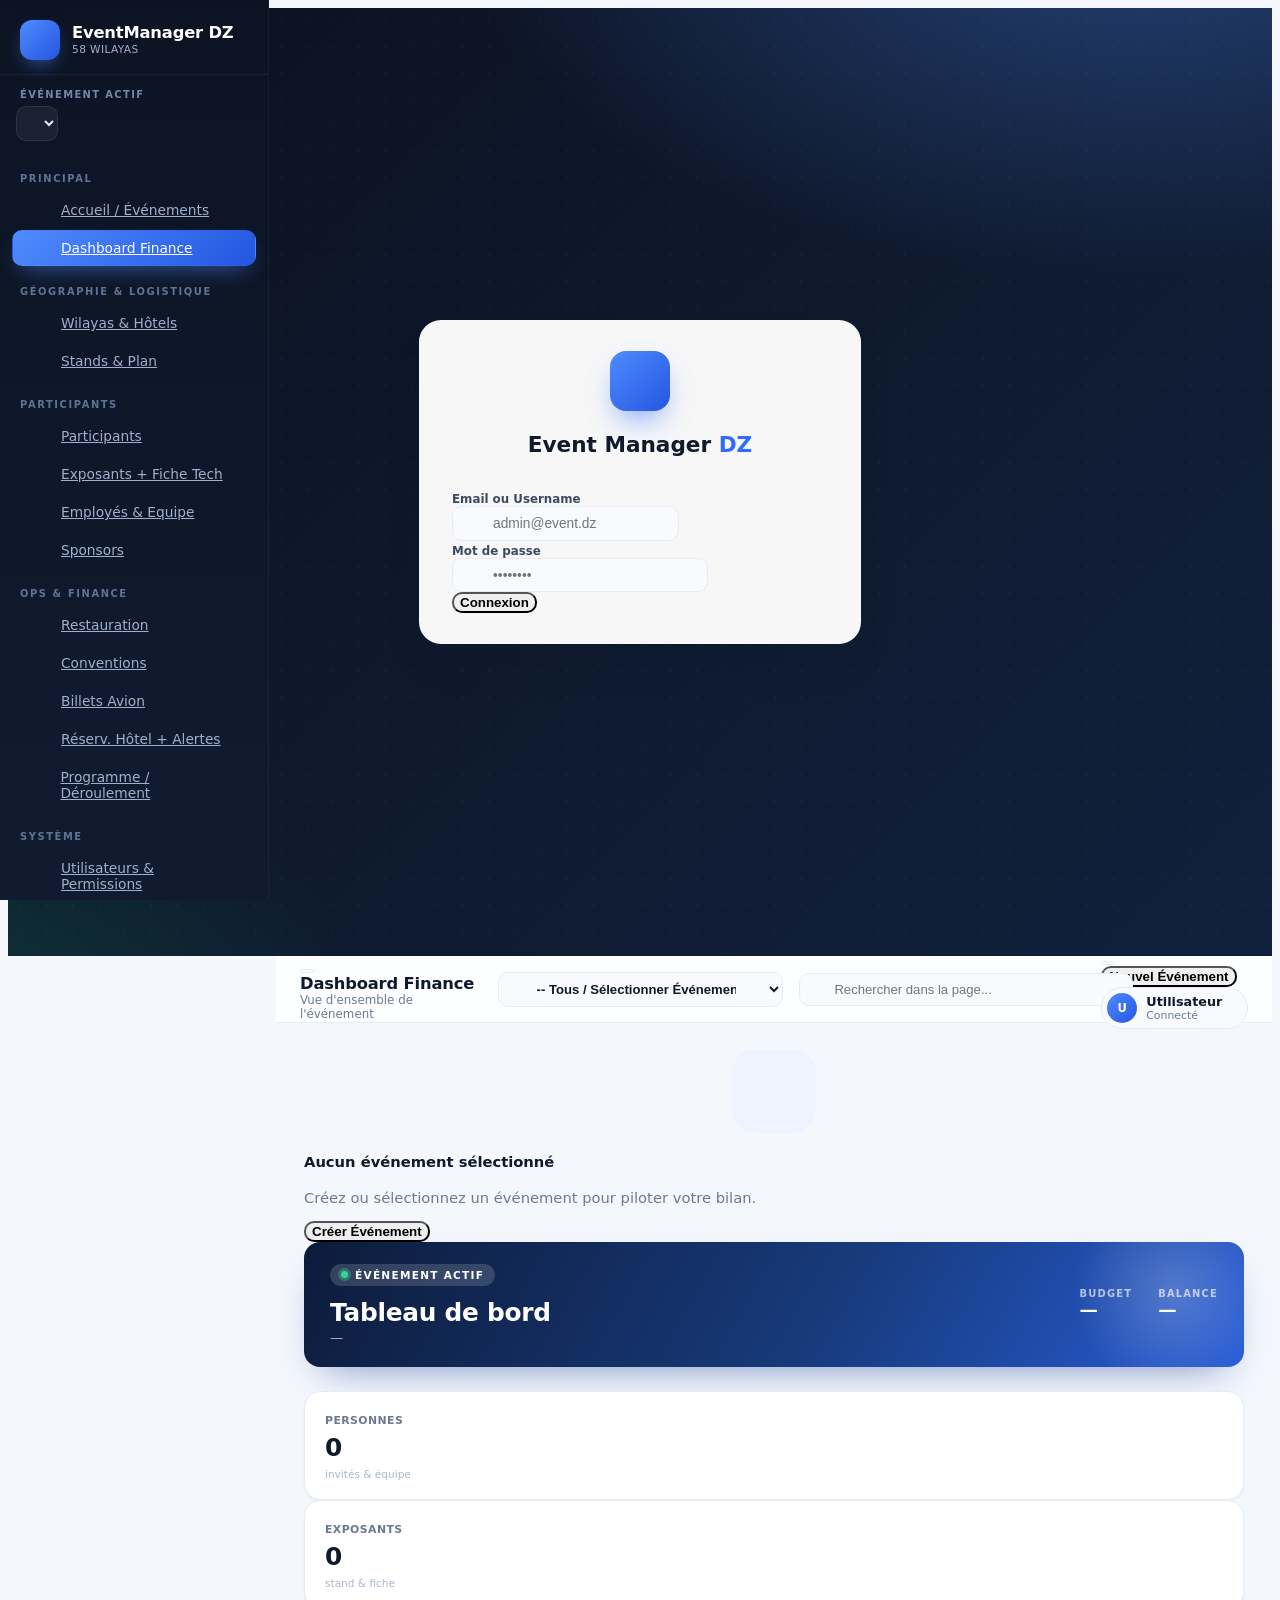
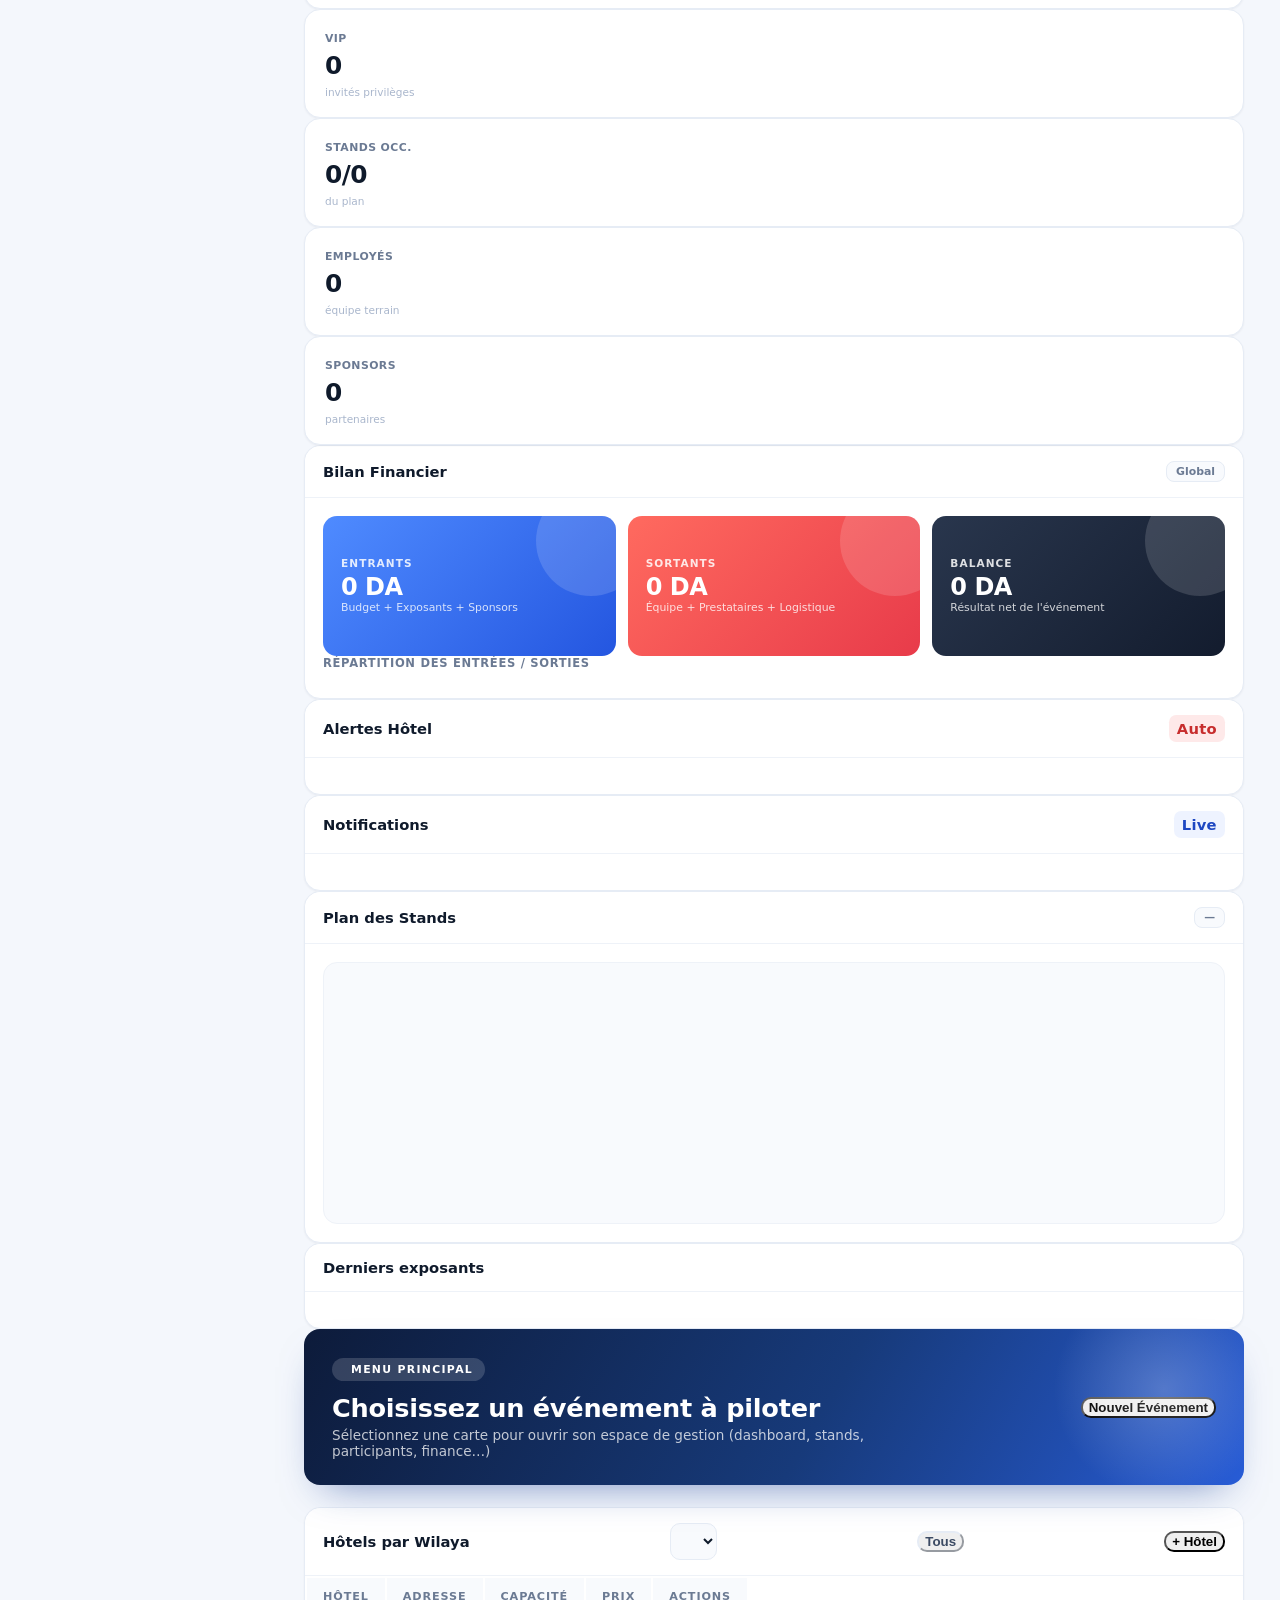
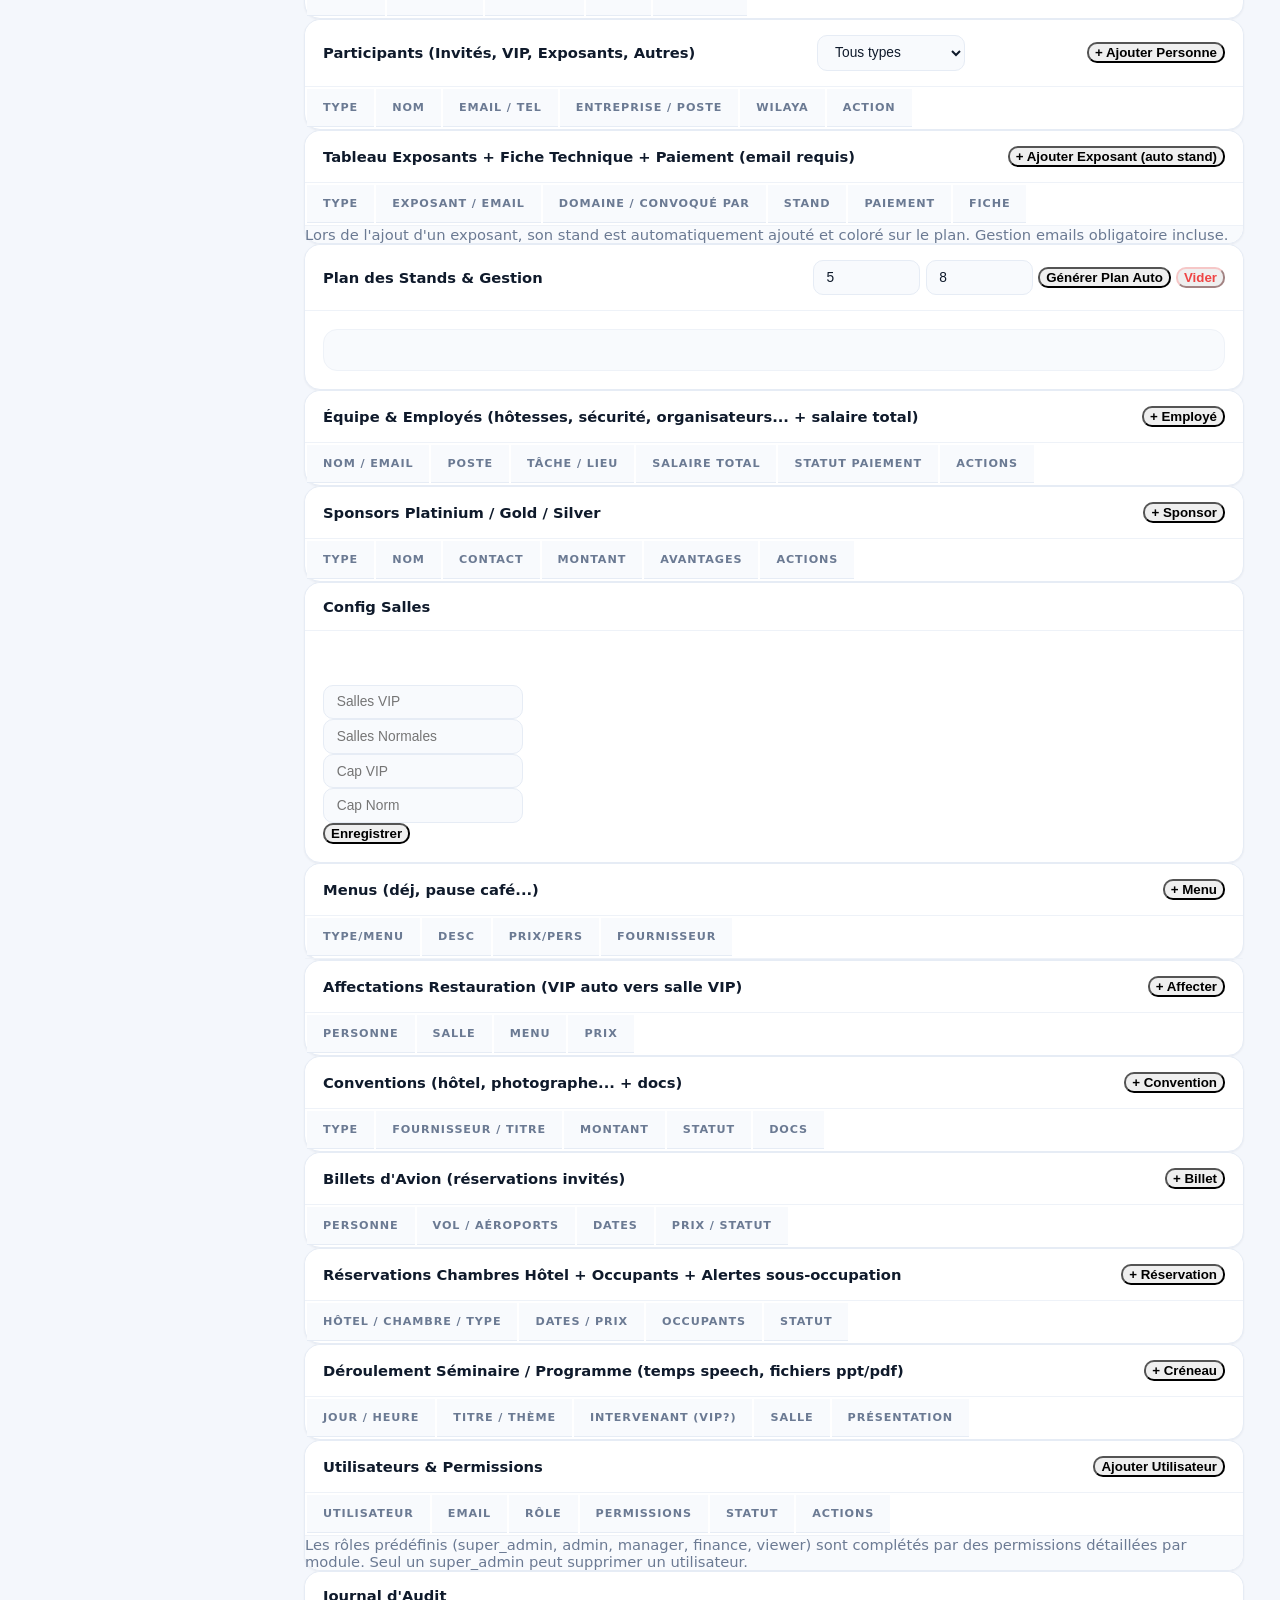
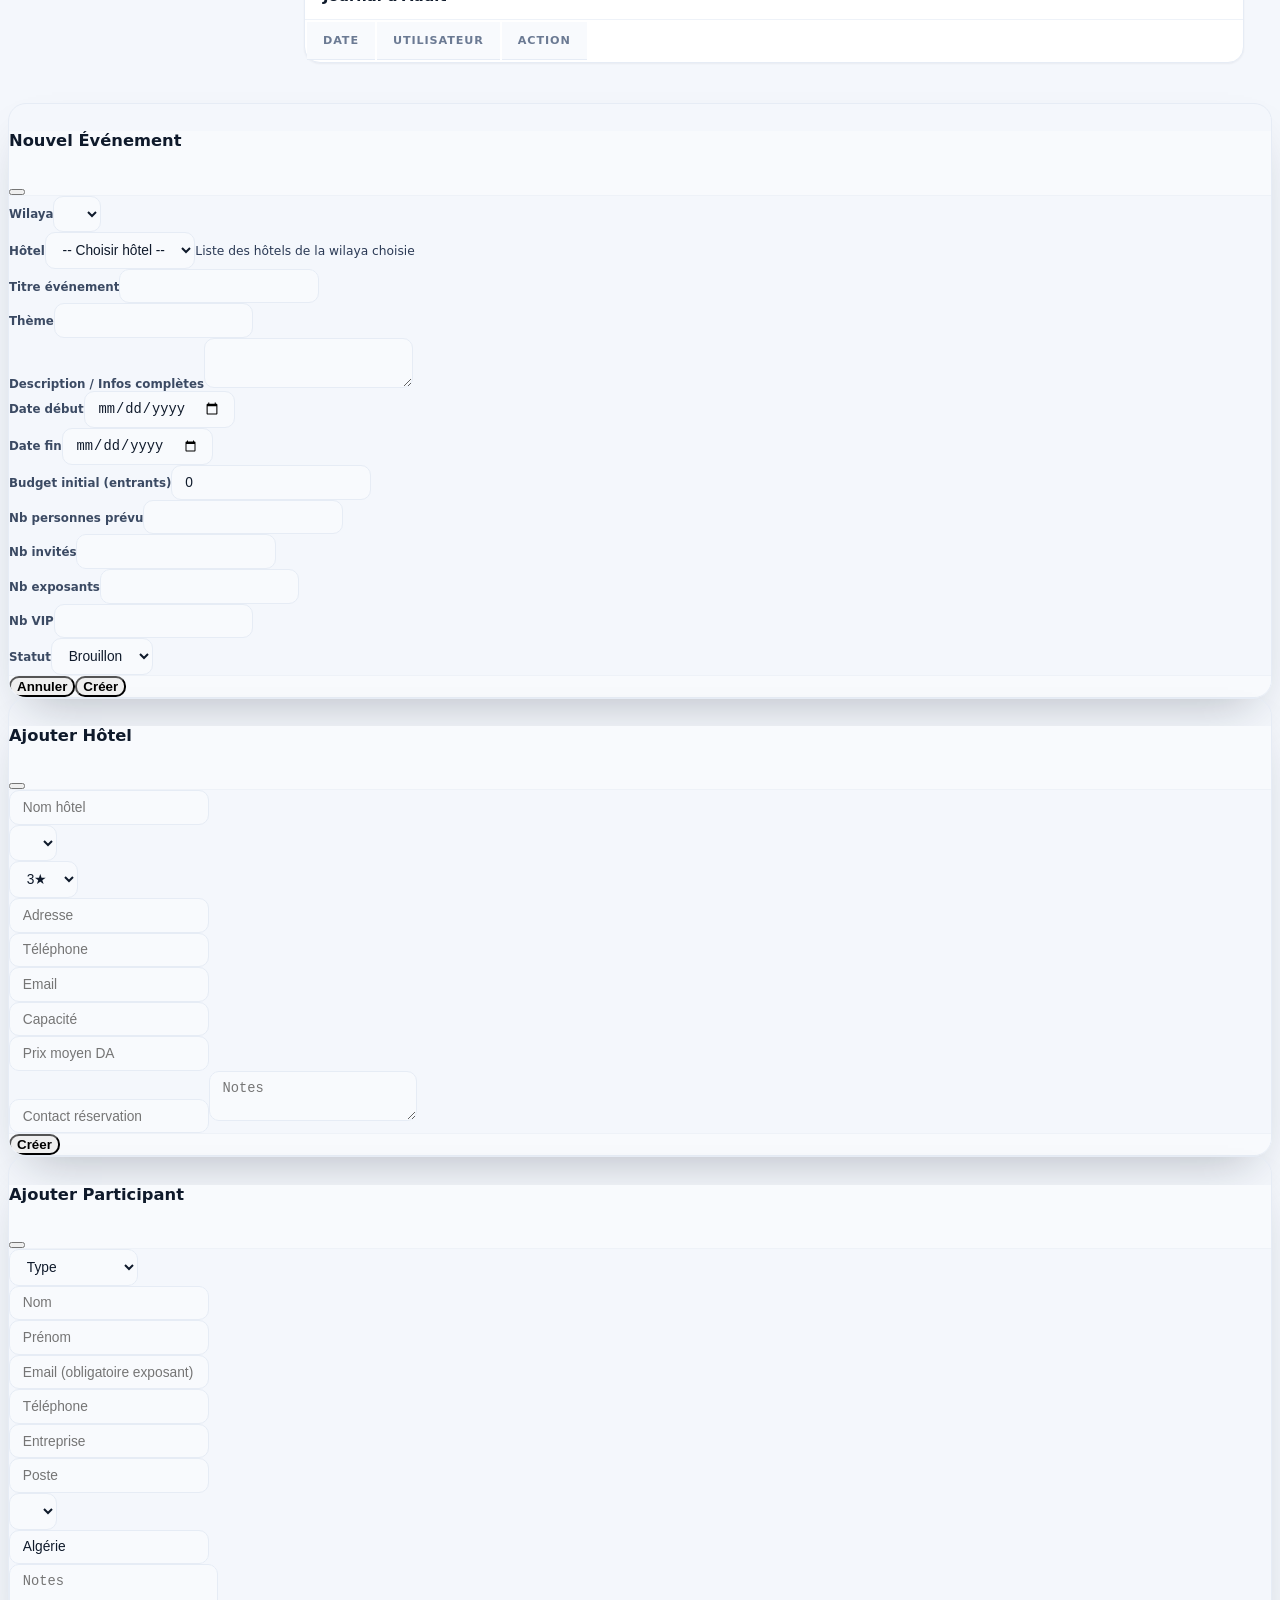
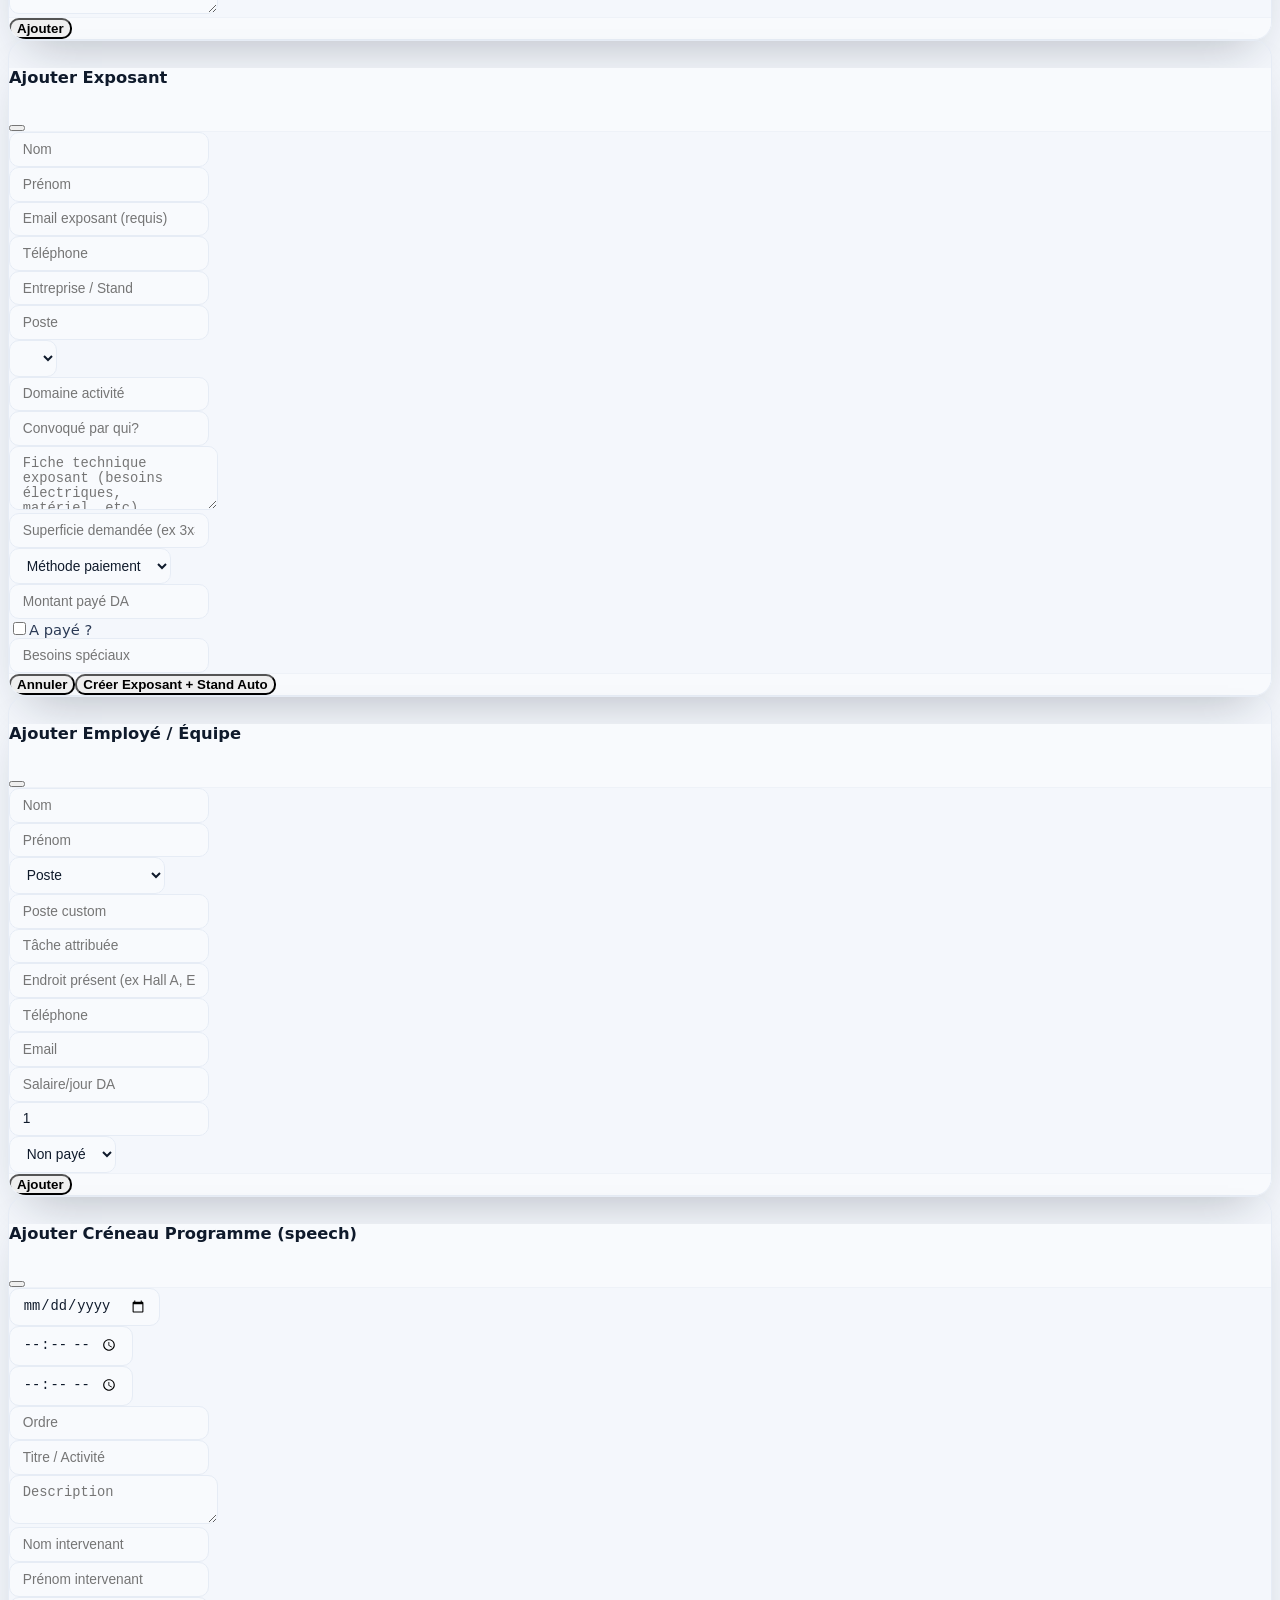
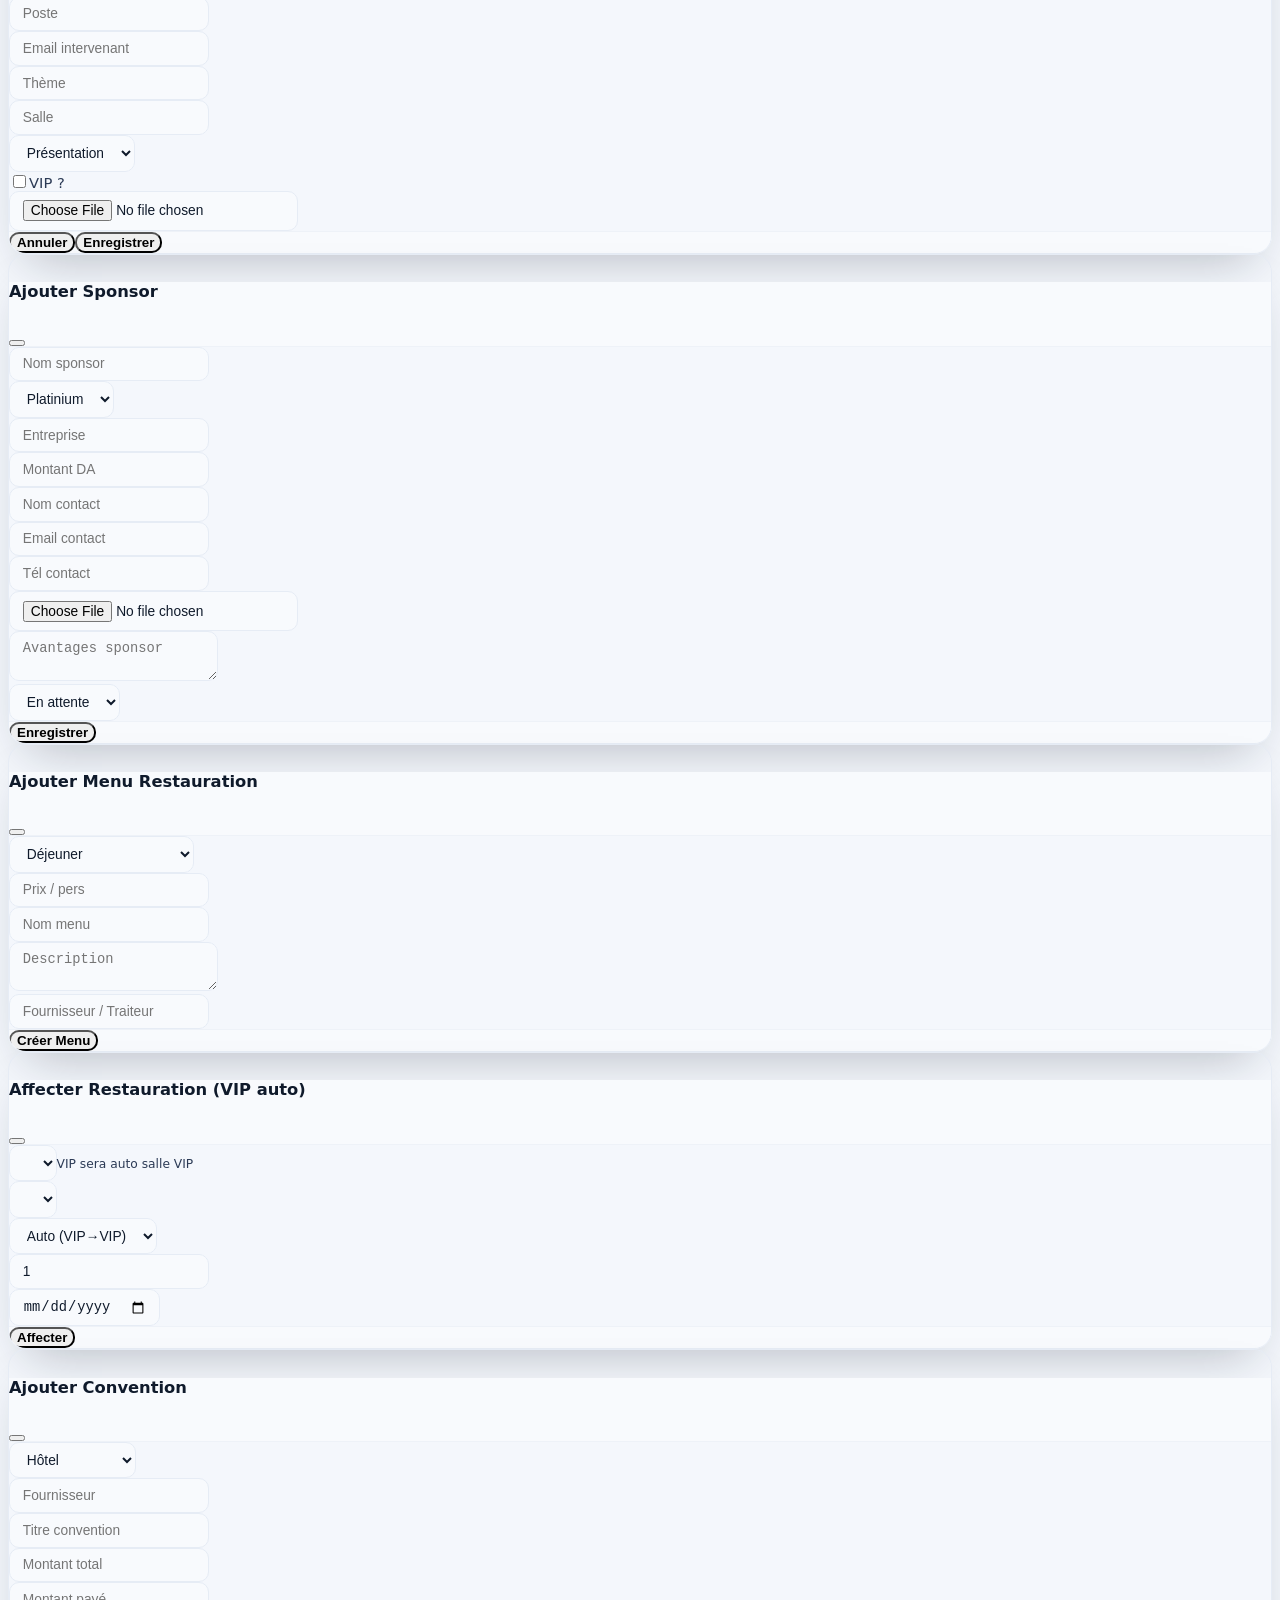
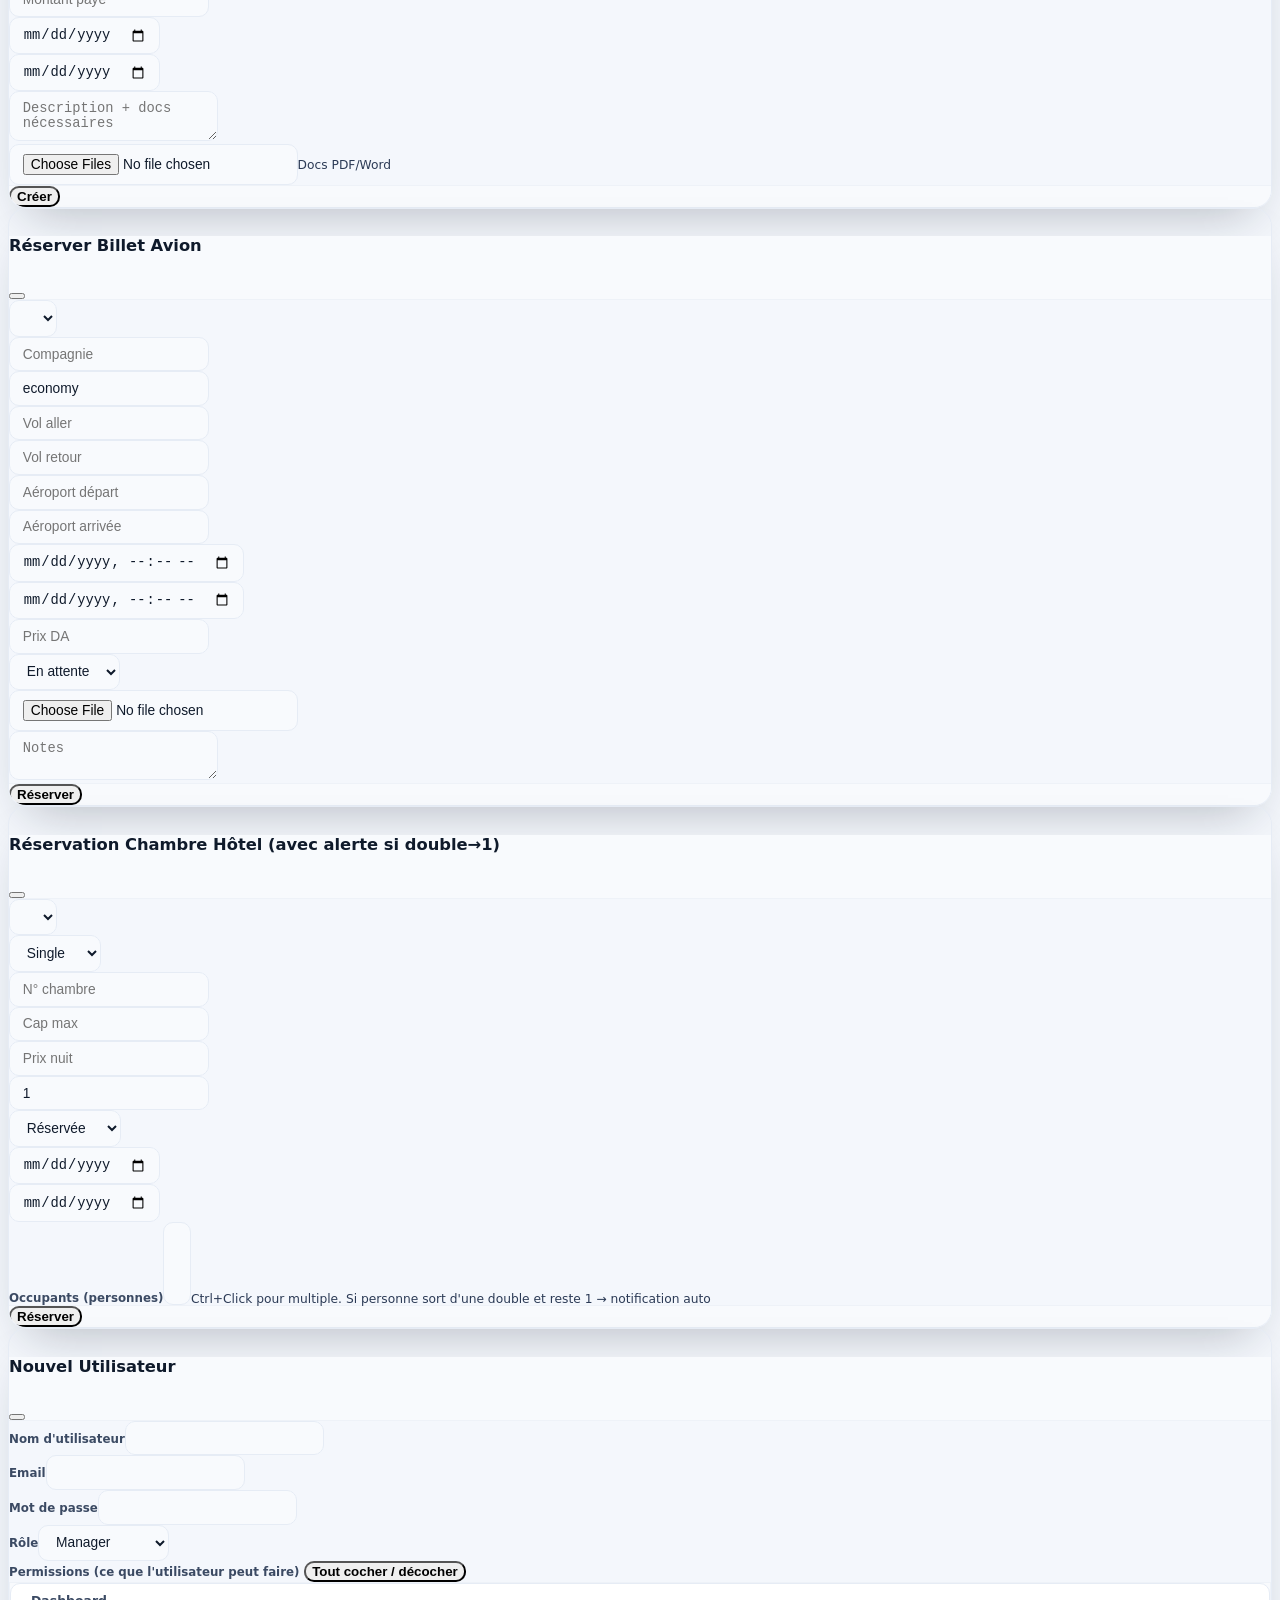
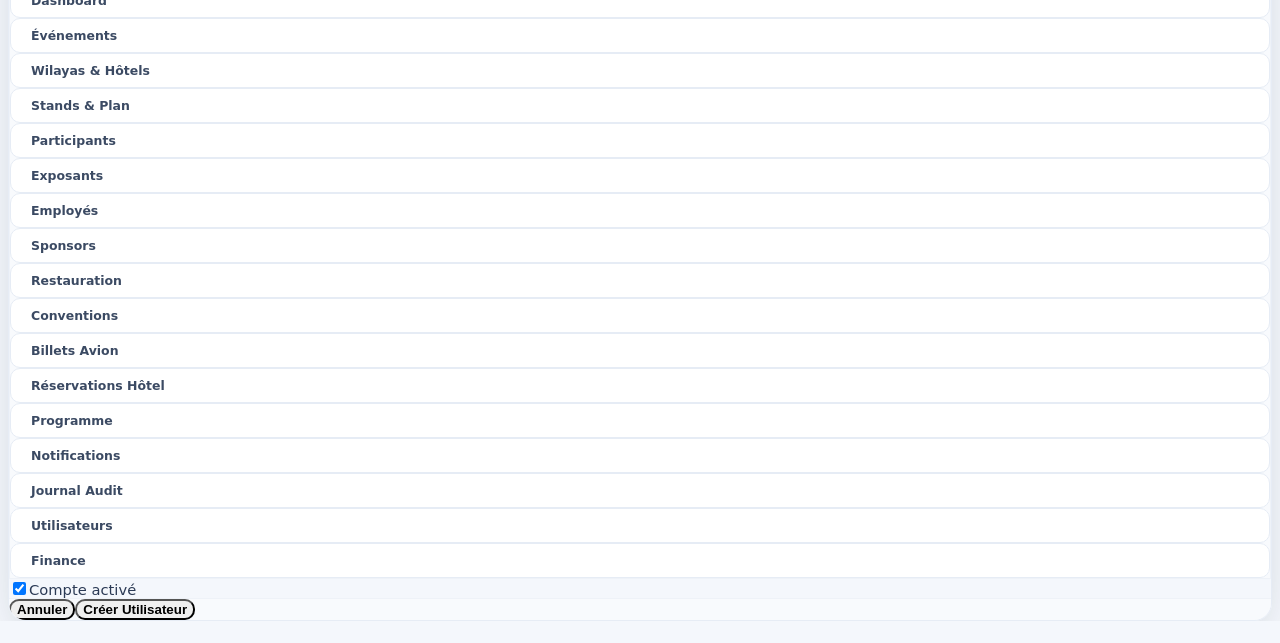
==== public/index.html @ 2adcadf9 "Mise à jour du projet" ====
<!DOCTYPE html>
<html lang="fr">
<head>
<meta charset="UTF-8">
<meta name="viewport" content="width=device-width, initial-scale=1.0">
<title>Event Manager Algérie - Gestion Événements</title>
<link rel="icon" href="data:image/svg+xml,%3Csvg xmlns='http://www.w3.org/2000/svg' viewBox='0 0 32 32'%3E%3Crect width='32' height='32' rx='8' fill='%232f6bff'/%3E%3Ctext x='16' y='22' font-size='18' font-family='sans-serif' fill='%23fff' text-anchor='middle'%3E%E2%97%86%3C/text%3E%3C/svg%3E">
<link href="vendor/fonts-gf.css" rel="stylesheet">
<link href="vendor/bootstrap.min.css" rel="stylesheet">
<link href="vendor/bootstrap-icons.css" rel="stylesheet">
<link href="css/style.css?v=9" rel="stylesheet">
</head>
<body>

<!-- Login Page -->
<div id="loginPage" class="login-wrapper">
  <div class="login-card card p-0">
    <div class="login-head">
      <div class="login-logo"><i class="bi bi-calendar2-week"></i></div>
      <h3 class="fw-bold">Event Manager <span style="color:var(--primary)">DZ</span></h3>
    </div>
    <div class="login-body">
      <form id="loginForm">
        <div class="mb-3">
          <label class="form-label">Email ou Username</label>
          <div class="input-icon">
            <i class="bi bi-person"></i>
            <input id="loginEmail" class="form-control" required placeholder="admin@event.dz">
          </div>
        </div>
        <div class="mb-4">
          <label class="form-label">Mot de passe</label>
          <div class="input-icon">
            <i class="bi bi-lock"></i>
            <input id="loginPassword" type="password" class="form-control" required placeholder="••••••••" style="padding-right:42px;">
            <button type="button" id="togglePwdBtn" class="toggle-pwd" tabindex="-1" aria-label="Afficher ou masquer le mot de passe" title="Afficher / masquer">
              <i id="togglePwdIcon" class="bi bi-eye"></i>
            </button>
          </div>
        </div>
        <button class="btn btn-primary w-100 py-2" type="submit">
          <i class="bi bi-box-arrow-in-right me-1"></i> Connexion
        </button>
      </form>
    </div>
    <script>
      // Afficher / masquer le mot de passe — v6, liaison automatique du clic
      (function(){
        function togglePassword(){
          var inp = document.getElementById('loginPassword');
          if(!inp) return;
          var show = inp.type === 'password';
          inp.type = show ? 'text' : 'password';
          var icon = document.getElementById('togglePwdIcon');
          if(icon) icon.className = show ? 'bi bi-eye-slash' : 'bi bi-eye';
        }
        window.togglePassword = togglePassword;
        var btn = document.getElementById('togglePwdBtn');
        if(btn) btn.addEventListener('click', togglePassword);
      })();
    </script>
  </div>
</div>

<!-- App Wrapper -->
<div id="appWrapper" class="d-none">
<!-- Sidebar -->
<div class="sidebar">
  <div class="brand" style="cursor:pointer" onclick="showSection('events')" title="Retour à l'accueil">
    <div class="sb-logo"><i class="bi bi-calendar2-week"></i></div>
    <div class="sb-brand-text">
      <span class="sb-brand-title">EventManager DZ</span>
      <span class="sb-brand-sub">58 Wilayas</span>
    </div>
  </div>
  <div class="current-event-wrap">
    <div class="current-event-label"><i class="bi bi-crosshair me-1"></i>Événement actif</div>
    <select id="eventSelector" class="form-select form-select-sm"></select>
  </div>

    <div class="nav-section">Principal</div>
    <a class="nav-link" data-section="events" href="#" onclick="showSection('events')"><i class="bi bi-collection"></i> Accueil / Événements</a>
    <a class="nav-link active" data-section="dashboard" href="#" onclick="showSection('dashboard')"><i class="bi bi-speedometer2"></i> Dashboard Finance</a>

    <div class="nav-section">Géographie & Logistique</div>
    <a class="nav-link" data-section="hotels" href="#" onclick="showSection('hotels')"><i class="bi bi-building"></i> Wilayas & Hôtels</a>
    <a class="nav-link" data-section="stands" href="#" onclick="showSection('stands')"><i class="bi bi-map"></i> Stands & Plan</a>

    <div class="nav-section">Participants</div>
    <a class="nav-link" data-section="personnes" href="#" onclick="showSection('personnes')"><i class="bi bi-people"></i> Participants</a>
    <a class="nav-link" data-section="exposants" href="#" onclick="showSection('exposants')"><i class="bi bi-shop"></i> Exposants + Fiche Tech</a>
    <a class="nav-link" data-section="employes" href="#" onclick="showSection('employes')"><i class="bi bi-person-badge"></i> Employés & Equipe</a>
    <a class="nav-link" data-section="sponsors" href="#" onclick="showSection('sponsors')"><i class="bi bi-award"></i> Sponsors</a>

    <div class="nav-section">Ops & Finance</div>
    <a class="nav-link" data-section="restauration" href="#" onclick="showSection('restauration')"><i class="bi bi-cup-hot"></i> Restauration</a>
    <a class="nav-link" data-section="conventions" href="#" onclick="showSection('conventions')"><i class="bi bi-file-earmark-text"></i> Conventions</a>
    <a class="nav-link" data-section="billets" href="#" onclick="showSection('billets')"><i class="bi bi-airplane"></i> Billets Avion</a>
    <a class="nav-link" data-section="reservations" href="#" onclick="showSection('reservations')"><i class="bi bi-door-closed"></i> Réserv. Hôtel + Alertes</a>
    <a class="nav-link" data-section="programmes" href="#" onclick="showSection('programmes')"><i class="bi bi-journal-text"></i> Programme / Déroulement</a>

    <div class="nav-section">Système</div>
    <a class="nav-link" data-section="users" href="#" onclick="showSection('users')"><i class="bi bi-person-gear"></i> Utilisateurs & Permissions</a>
    <a class="nav-link" data-section="audit" href="#" onclick="showSection('audit')"><i class="bi bi-clock-history"></i> Journal Audit</a>
    <a class="nav-link" href="#" onclick="logout()"><i class="bi bi-box-arrow-left"></i> Déconnexion</a>

    <div class="user-box">
      <div class="avatar" id="sidebarAvatar">U</div>
      <div>
        <div class="u-name" id="userDisplay"></div>
        <div class="u-role" id="userRole">Super admin</div>
      </div>
    </div>
  </div>

<!-- Petite flèche toggle menu (petits écrans) -->
<button id="sidebarArrow" class="sidebar-arrow" type="button" aria-label="Ouvrir ou fermer le menu" aria-expanded="false" title="Ouvrir / fermer le menu">
  <i class="bi bi-chevron-right"></i>
</button>

  <!-- Main -->
  <div class="main">
    <div class="topbar">
      <div class="d-flex align-items-center gap-3">
        <button class="btn btn-ghost d-lg-none p-2" onclick="toggleSidebar()"><i class="bi bi-list"></i></button>
        <div class="page-heading">
          <span class="page-title" id="pageTitle">Dashboard Finance</span>
          <span class="page-subtitle" id="pageSubtitle">Vue d'ensemble de l'événement</span>
        </div>
      </div>

      <div class="topbar-select">
        <i class="bi bi-calendar2-week"></i>
        <select id="topbarEventSelector" class="form-select form-select-sm">
          <option value="">-- Tous / Sélectionner Événement --</option>
        </select>
      </div>

      <div class="searchbar">
        <i class="bi bi-search"></i>
        <input id="globalSearch" type="text" placeholder="Rechercher dans la page...">
      </div>

      <div class="d-flex align-items-center gap-2">
        <button class="btn btn-sm btn-ghost" onclick="refreshDashboard()" title="Rafraîchir"><i class="bi bi-arrow-clockwise"></i></button>
        <button class="btn btn-sm btn-primary" data-bs-toggle="modal" data-bs-target="#modalEvent"><i class="bi bi-plus-lg me-1"></i> Nouvel Événement</button>
        <div class="user-chip" id="userChip" title="Changer d'utilisateur">
          <div class="avatar" id="topbarAvatar">U</div>
          <div class="chip-meta">
            <div class="chip-name" id="userChipName">Utilisateur</div>
            <div class="chip-role" id="userChipRole">Connecté</div>
          </div>
          <i class="bi bi-chevron-down chev"></i>
          <div class="user-menu" id="userMenu">
            <div class="um-head"><b id="umName">Utilisateur</b><span id="umRole">Connecté</span></div>
            <div class="um-item um-danger" onclick="logout()"><i class="bi bi-box-arrow-left"></i> Se déconnecter</div>
          </div>
        </div>
      </div>
    </div>

    <div class="content-area">
      <!-- DASHBOARD -->
      <div id="section-dashboard" class="content-section">
        <div id="dashboardEmpty" class="dash-empty text-center py-5">
          <div class="dash-empty-ico"><i class="bi bi-calendar-x"></i></div>
          <h4 class="mt-3">Aucun événement sélectionné</h4>
          <p>Créez ou sélectionnez un événement pour piloter votre bilan.</p>
          <button class="btn btn-primary" data-bs-toggle="modal" data-bs-target="#modalEvent"><i class="bi bi-plus-lg me-1"></i>Créer Événement</button>
        </div>
        <div id="dashboardContent" class="d-none">

          <!-- HERO -->
          <div class="dash-hero">
            <div class="dash-hero-glow"></div>
            <div class="dash-hero-main">
              <div class="dash-hero-chip"><span class="dot-live"></span> Événement actif</div>
              <div class="dash-hero-title" id="dashEventTitle">Tableau de bord</div>
              <div class="dash-hero-meta" id="dashEventMeta">—</div>
            </div>
            <div class="dash-hero-side">
              <span class="dash-hero-stat"><small>Budget</small><b id="dashHeroBudget">—</b></span>
              <span class="dash-hero-stat"><small>Balance</small><b id="dashHeroBalance">—</b></span>
            </div>
          </div>

          <!-- KPIs -->
          <div class="row g-3 mb-4">
            <div class="col-6 col-lg-2"><div class="stat-card" style="--accent:linear-gradient(135deg,#4f8bff,#2456e0)">
              <div class="d-flex justify-content-between align-items-center"><div><small>Personnes</small><h4 id="statPersonnes">0</h4><span class="stat-foot">invités &amp; équipe</span></div></div></div></div>
            <div class="col-6 col-lg-2"><div class="stat-card" style="--accent:linear-gradient(135deg,#0ea5e9,#0369a1)">
              <div class="d-flex justify-content-between align-items-center"><div><small>Exposants</small><h4 id="statExposants">0</h4><span class="stat-foot">stand &amp; fiche</span></div></div></div></div>
            <div class="col-6 col-lg-2"><div class="stat-card" style="--accent:linear-gradient(135deg,#f59e0b,#c2740a)">
              <div class="d-flex justify-content-between align-items-center"><div><small>VIP</small><h4 id="statVip">0</h4><span class="stat-foot">invités privilèges</span></div></div></div></div>
            <div class="col-6 col-lg-2"><div class="stat-card" style="--accent:linear-gradient(135deg,#12b76a,#0b8a4c)">
              <div class="d-flex justify-content-between align-items-center"><div><small>Stands occ.</small><h4 id="statStands">0/0</h4><span class="stat-foot">du plan</span></div></div></div></div>
            <div class="col-6 col-lg-2"><div class="stat-card" style="--accent:linear-gradient(135deg,#6b7a93,#3b4a63)">
              <div class="d-flex justify-content-between align-items-center"><div><small>Employés</small><h4 id="statEmployes">0</h4><span class="stat-foot">équipe terrain</span></div></div></div></div>
            <div class="col-6 col-lg-2"><div class="stat-card" style="--accent:linear-gradient(135deg,#ef4444,#c72d2d)">
              <div class="d-flex justify-content-between align-items-center"><div><small>Sponsors</small><h4 id="statSponsors">0</h4><span class="stat-foot">partenaires</span></div></div></div></div>
          </div>

          <!-- Main grid -->
          <div class="row g-3">
            <div class="col-lg-7">
              <div class="card mb-3">
                <div class="card-header"><span><i class="bi bi-wallet2 me-1"></i> Bilan Financier</span><span class="dash-header-note">Global</span></div>
                <div class="card-body">
                  <div class="finance-grid">
                    <div class="finance-card"><small>Entrants</small><h3 id="financeEntrants">0 DA</h3><div class="sub">Budget + Exposants + Sponsors</div></div>
                    <div class="finance-card red"><small>Sortants</small><h3 id="financeSortants">0 DA</h3><div class="sub">Équipe + Prestataires + Logistique</div></div>
                    <div class="finance-card dark"><small><i class="bi bi-arrow-left-right"></i> Balance</small><h3 id="financeBalance">0 DA</h3><div class="sub">Résultat net de l'événement</div></div>
                  </div>
                  <div class="finance-break mt-3">
                    <div class="fb-title">Répartition des entrées / sorties</div>
                    <div id="financeDetail"></div>
                  </div>
                </div>
              </div>

              <div class="row g-3">
                <div class="col-md-6">
                  <div class="card h-100">
                    <div class="card-header"><span><i class="bi bi-exclamation-triangle me-1"></i> Alertes Hôtel</span><span class="badge bg-soft-danger">Auto</span></div>
                    <div class="card-body small" id="hotelAlerts" style="max-height:240px;overflow:auto"></div>
                  </div>
                </div>
                <div class="col-md-6">
                  <div class="card h-100">
                    <div class="card-header"><span><i class="bi bi-bell me-1"></i> Notifications</span><span class="badge bg-soft-primary">Live</span></div>
                    <div class="card-body small" id="notificationsList" style="max-height:240px;overflow:auto"></div>
                  </div>
                </div>
              </div>
            </div>

            <div class="col-lg-5">
              <div class="card mb-3">
                <div class="card-header"><span><i class="bi bi-grid-3x3 me-1"></i> Plan des Stands</span><span id="standsOccBadge" class="dash-header-note">—</span></div>
                <div class="card-body">
                  <div id="standsLegend" class="stands-legend mb-3"></div>
                  <div id="standsGrid" class="stand-grid" style="min-height:220px"></div>
                </div>
              </div>

              <div class="card">
                <div class="card-header"><span><i class="bi bi-receipt me-1"></i> Derniers exposants</span></div>
                <div class="card-body p-0"><div class="table-responsive"><table class="table table-sm mb-0"><tbody id="exposantsTableBody"></tbody></table></div></div>
              </div>
            </div>
          </div>

        </div>
      </div>

      <!-- EVENTS -->
      <div id="section-events" class="content-section d-none">
        <div class="home-hero">
          <div class="home-hero-glow"></div>
          <div class="home-hero-main">
            <div class="home-hero-chip"><i class="bi bi-stars me-1"></i> Menu principal</div>
            <div class="home-hero-title">Choisissez un événement à piloter</div>
            <div class="home-hero-sub">Sélectionnez une carte pour ouvrir son espace de gestion (dashboard, stands, participants, finance…)</div>
          </div>
          <button class="btn btn-light btn-home-add" data-bs-toggle="modal" data-bs-target="#modalEvent"><i class="bi bi-plus-lg me-1"></i> Nouvel Événement</button>
        </div>
        <div id="homeEventsGrid" class="row g-3"></div>
      </div>

      <!-- HOTELS -->
      <div id="section-hotels" class="content-section d-none">
        <div class="row g-3">
          <div class="col-12"><div class="card"><div class="card-header d-flex gap-2 flex-wrap"><span>Hôtels par Wilaya</span>
            <select id="filterHotelWilaya" class="form-select form-select-sm wilaya-select" style="max-width:200px"></select>
            <button class="btn btn-sm btn-outline-secondary" onclick="loadHotels()">Tous</button>
            <button class="btn btn-sm btn-primary ms-auto" data-bs-toggle="modal" data-bs-target="#modalHotel">+ Hôtel</button>
          </div><div class="table-responsive"><table class="table"><thead><tr><th>Hôtel</th><th>Adresse</th><th>Capacité</th><th>Prix</th><th>Actions</th></tr></thead><tbody id="hotelsTableBody"></tbody></table></div></div></div>
        </div>
      </div>

      <!-- PERSONNES -->
      <div id="section-personnes" class="content-section d-none">
        <div class="card"><div class="card-header d-flex gap-2 align-items-center">
          <span>Participants (Invités, VIP, Exposants, Autres)</span>
          <select id="filterPersonneType" class="form-select form-select-sm" style="max-width:180px" onchange="loadPersonnes()"><option value="">Tous types</option><option value="exposant">Exposants</option><option value="invite_vip">Invités VIP</option><option value="invite_normal">Invités Normaux</option><option value="autre">Autres</option></select>
          <button class="btn btn-sm btn-primary ms-auto" data-bs-toggle="modal" data-bs-target="#modalPersonne">+ Ajouter Personne</button>
        </div><div class="table-responsive"><table class="table"><thead><tr><th>Type</th><th>Nom</th><th>Email / Tel</th><th>Entreprise / Poste</th><th>Wilaya</th><th>Action</th></tr></thead><tbody id="personnesTableBody"></tbody></table></div></div>
      </div>

      <!-- EXPOSANTS -->
      <div id="section-exposants" class="content-section d-none">
        <div class="card"><div class="card-header d-flex justify-content-between"><span>Tableau Exposants + Fiche Technique + Paiement (email requis)</span><button class="btn btn-sm btn-primary" data-bs-toggle="modal" data-bs-target="#modalExposant">+ Ajouter Exposant (auto stand)</button></div>
          <div class="table-responsive"><table class="table"><thead><tr><th>Type</th><th>Exposant / Email</th><th>Domaine / Convoqué par</th><th>Stand</th><th>Paiement</th><th>Fiche</th></tr></thead><tbody id="exposantsTableBody"></tbody></table></div>
          <div class="card-footer small text-muted">Lors de l'ajout d'un exposant, son stand est automatiquement ajouté et coloré sur le plan. Gestion emails obligatoire incluse.</div>
        </div>
      </div>

      <!-- STANDS -->
      <div id="section-stands" class="content-section d-none">
        <div class="card"><div class="card-header d-flex gap-2 align-items-center"><span>Plan des Stands & Gestion</span>
          <div class="ms-auto d-flex gap-2">
            <input id="genRows" type="number" value="5" class="form-control form-control-sm" style="width:80px" placeholder="Lignes">
            <input id="genCols" type="number" value="8" class="form-control form-control-sm" style="width:80px" placeholder="Cols">
            <button class="btn btn-sm btn-outline-primary" onclick="generateStands()">Générer Plan Auto</button>
            <button class="btn btn-sm btn-outline-danger" onclick="if(confirm('Supprimer tous stands?')) apiFetch('/stands/event/'+currentEventId+'/all',{method:'DELETE'}).then(()=>loadStandsPlan())">Vider</button>
          </div>
        </div><div class="card-body"><div id="standsLegend"></div><div id="standsGrid" class="stand-grid mt-3"></div></div></div>
      </div>

      <!-- EMPLOYES -->
      <div id="section-employes" class="content-section d-none">
        <div class="card"><div class="card-header d-flex justify-content-between"><span>Équipe & Employés (hôtesses, sécurité, organisateurs... + salaire total)</span><button class="btn btn-sm btn-primary" data-bs-toggle="modal" data-bs-target="#modalEmploye">+ Employé</button></div>
          <div class="table-responsive"><table class="table"><thead><tr><th>Nom / Email</th><th>Poste</th><th>Tâche / Lieu</th><th>Salaire total</th><th>Statut Paiement</th><th>Actions</th></tr></thead><tbody id="employesTableBody"></tbody></table></div>
        </div>
      </div>

      <!-- SPONSORS -->
      <div id="section-sponsors" class="content-section d-none">
        <div class="card"><div class="card-header d-flex justify-content-between"><span>Sponsors Platinium / Gold / Silver</span><button class="btn btn-sm btn-primary" data-bs-toggle="modal" data-bs-target="#modalSponsor">+ Sponsor</button></div>
          <div class="table-responsive"><table class="table"><thead><tr><th>Type</th><th>Nom</th><th>Contact</th><th>Montant</th><th>Avantages</th><th>Actions</th></tr></thead><tbody id="sponsorsTableBody"></tbody></table></div>
        </div>
      </div>

      <!-- RESTAURATION -->
      <div id="section-restauration" class="content-section d-none">
        <div class="row g-3">
          <div class="col-lg-4">
            <div class="card mb-3"><div class="card-header">Config Salles</div><div class="card-body" id="restaurationConfig"></div>
              <div class="card-body"><form onsubmit="saveRestoConfig(event)"><div class="row g-2"><div class="col-6"><input name="nb_salles_vip" type="number" class="form-control form-control-sm" placeholder="Salles VIP"></div><div class="col-6"><input name="nb_salles_normales" type="number" class="form-control form-control-sm" placeholder="Salles Normales"></div><div class="col-6"><input name="capacite_salle_vip" type="number" class="form-control form-control-sm" placeholder="Cap VIP"></div><div class="col-6"><input name="capacite_salle_normale" type="number" class="form-control form-control-sm" placeholder="Cap Norm"></div><div class="col-12"><button class="btn btn-sm btn-primary w-100">Enregistrer</button></div></div></form></div>
            </div>
            <div class="card"><div class="card-header d-flex justify-content-between"><span>Menus (déj, pause café...)</span><button class="btn btn-sm btn-outline-primary" data-bs-toggle="modal" data-bs-target="#modalMenu">+ Menu</button></div><div class="table-responsive"><table class="table table-sm"><thead><tr><th>Type/Menu</th><th>Desc</th><th>Prix/pers</th><th>Fournisseur</th></tr></thead><tbody id="restaurationMenusBody"></tbody></table></div><div class="card-footer small" id="restaurationSummary"></div></div>
          </div>
          <div class="col-lg-8"><div class="card"><div class="card-header d-flex justify-content-between"><span>Affectations Restauration (VIP auto vers salle VIP)</span><button class="btn btn-sm btn-outline-primary" data-bs-toggle="modal" data-bs-target="#modalRestaurationAffect">+ Affecter</button></div><div class="table-responsive"><table class="table"><thead><tr><th>Personne</th><th>Salle</th><th>Menu</th><th>Prix</th></tr></thead><tbody id="restaurationAffectBody"></tbody></table></div></div></div>
        </div>
      </div>

      <!-- CONVENTIONS -->
      <div id="section-conventions" class="content-section d-none">
        <div class="card"><div class="card-header d-flex justify-content-between"><span>Conventions (hôtel, photographe... + docs)</span><button class="btn btn-sm btn-primary" data-bs-toggle="modal" data-bs-target="#modalConvention">+ Convention</button></div><div class="table-responsive"><table class="table"><thead><tr><th>Type</th><th>Fournisseur / Titre</th><th>Montant</th><th>Statut</th><th>Docs</th></tr></thead><tbody id="conventionsTableBody"></tbody></table></div></div>
      </div>

      <!-- BILLETS -->
      <div id="section-billets" class="content-section d-none">
        <div class="card"><div class="card-header d-flex justify-content-between"><span>Billets d'Avion (réservations invités)</span><span id="billetsTotal" class="badge bg-dark"></span><button class="btn btn-sm btn-primary" data-bs-toggle="modal" data-bs-target="#modalBillet">+ Billet</button></div><div class="table-responsive"><table class="table"><thead><tr><th>Personne</th><th>Vol / Aéroports</th><th>Dates</th><th>Prix / Statut</th></tr></thead><tbody id="billetsTableBody"></tbody></table></div></div>
      </div>

      <!-- RESERVATIONS -->
      <div id="section-reservations" class="content-section d-none">
        <div class="card"><div class="card-header d-flex justify-content-between"><span>Réservations Chambres Hôtel + Occupants + Alertes sous-occupation</span><button class="btn btn-sm btn-primary" data-bs-toggle="modal" data-bs-target="#modalReservation">+ Réservation</button></div><div class="table-responsive"><table class="table"><thead><tr><th>Hôtel / Chambre / Type</th><th>Dates / Prix</th><th>Occupants</th><th>Statut</th></tr></thead><tbody id="reservationsTableBody"></tbody></table></div></div>
      </div>

      <!-- PROGRAMME -->
      <div id="section-programmes" class="content-section d-none">
        <div class="card"><div class="card-header d-flex justify-content-between"><span>Déroulement Séminaire / Programme (temps speech, fichiers ppt/pdf)</span><button class="btn btn-sm btn-primary" data-bs-toggle="modal" data-bs-target="#modalProgramme">+ Créneau</button></div><div class="table-responsive"><table class="table"><thead><tr><th>Jour / Heure</th><th>Titre / Thème</th><th>Intervenant (VIP?)</th><th>Salle</th><th>Présentation</th></tr></thead><tbody id="programmesTableBody"></tbody></table></div></div>
      </div>

      <!-- USERS & PERMISSIONS -->
      <div id="section-users" class="content-section d-none">
        <div class="card">
          <div class="card-header">
            <span><i class="bi bi-person-gear me-1"></i> Utilisateurs &amp; Permissions</span>
            <button class="btn btn-sm btn-primary" data-bs-toggle="modal" data-bs-target="#modalUser"><i class="bi bi-plus-lg me-1"></i> Ajouter Utilisateur</button>
          </div>
          <div class="table-responsive">
            <table class="table">
              <thead><tr><th>Utilisateur</th><th>Email</th><th>Rôle</th><th>Permissions</th><th>Statut</th><th>Actions</th></tr></thead>
              <tbody id="usersTableBody"></tbody>
            </table>
          </div>
          <div class="card-footer small text-muted"><i class="bi bi-info-circle me-1"></i>Les rôles prédéfinis (super_admin, admin, manager, finance, viewer) sont complétés par des permissions détaillées par module. Seul un super_admin peut supprimer un utilisateur.</div>
        </div>
      </div>

      <!-- AUDIT -->
      <div id="section-audit" class="content-section d-none">
        <div class="card"><div class="card-header"><span><i class="bi bi-clock-history me-1"></i> Journal d'Audit</span></div><div class="table-responsive"><table class="table table-sm"><thead><tr><th>Date</th><th>Utilisateur</th><th>Action</th></tr></thead><tbody id="auditTableBody"></tbody></table></div></div>
      </div>

    </div>
  </div>
</div>

<!-- Toast container -->
<div id="toastContainer" class="position-fixed bottom-0 end-0 p-3" style="z-index:1080"></div>

<!-- MODALS -->
<!-- Event -->
<div class="modal fade" id="modalEvent" tabindex="-1"><div class="modal-dialog modal-lg"><div class="modal-content"><div class="modal-header"><h5 class="modal-title">Nouvel Événement</h5><button class="btn-close" data-bs-dismiss="modal"></button></div><form onsubmit="return saveEvent(event)"><div class="modal-body row g-3">
  <div class="col-md-6"><label class="form-label">Wilaya</label><select name="wilaya_id" id="eventWilayaSelect" class="form-select wilaya-select"></select></div>
  <div class="col-md-6"><label class="form-label">Hôtel</label><select name="emplacement" id="eventHotelSelect" class="form-select"><option value="">-- Choisir hôtel --</option></select><small class="text-muted">Liste des hôtels de la wilaya choisie</small></div>
  <div class="col-md-8"><label class="form-label">Titre événement</label><input name="titre" class="form-control" required></div>
  <div class="col-md-4"><label class="form-label">Thème</label><input name="theme" class="form-control"></div>
  <div class="col-12"><label class="form-label">Description / Infos complètes</label><textarea name="description" class="form-control" rows="2"></textarea></div>
  <div class="col-md-6"><label class="form-label">Date début</label><input name="date_debut" type="date" class="form-control"></div>
  <div class="col-md-6"><label class="form-label">Date fin</label><input name="date_fin" type="date" class="form-control"></div>
  <div class="col-md-3"><label class="form-label">Budget initial (entrants)</label><input name="budget_initial" type="number" step="0.01" class="form-control" value="0"></div>
  <div class="col-md-3"><label class="form-label">Nb personnes prévu</label><input name="nb_personnes_prevu" type="number" class="form-control"></div>
  <div class="col-md-2"><label class="form-label">Nb invités</label><input name="nb_invites" type="number" class="form-control"></div>
  <div class="col-md-2"><label class="form-label">Nb exposants</label><input name="nb_exposants_prevu" type="number" class="form-control"></div>
  <div class="col-md-2"><label class="form-label">Nb VIP</label><input name="nb_vip_prevu" type="number" class="form-control"></div>
  <div class="col-md-4"><label class="form-label">Statut</label><select name="statut" class="form-select"><option value="brouillon">Brouillon</option><option value="planifie">Planifié</option><option value="en_cours">En cours</option><option value="termine">Terminé</option></select></div>
</div><div class="modal-footer"><button class="btn btn-secondary" data-bs-dismiss="modal">Annuler</button><button type="submit" class="btn btn-primary">Créer</button></div></form></div></div></div>

<!-- Hotel -->
<div class="modal fade" id="modalHotel" tabindex="-1"><div class="modal-dialog"><div class="modal-content"><div class="modal-header"><h5 class="modal-title" id="modalHotelTitle">Ajouter Hôtel</h5><button class="btn-close" data-bs-dismiss="modal"></button></div><form onsubmit="return saveHotel(event)"><div class="modal-body row g-2"><div class="col-12"><input name="nom" class="form-control" placeholder="Nom hôtel" required></div><div class="col-6"><select name="wilaya_id" class="form-select wilaya-select" required></select></div><div class="col-6"><select name="etoiles" class="form-select"><option value="5">5★</option><option value="4">4★</option><option value="3" selected>3★</option><option value="2">2★</option></select></div><div class="col-12"><input name="adresse" class="form-control" placeholder="Adresse"></div><div class="col-6"><input name="telephone" class="form-control" placeholder="Téléphone"></div><div class="col-6"><input name="email" class="form-control" placeholder="Email"></div><div class="col-6"><input name="capacite" type="number" class="form-control" placeholder="Capacité"></div><div class="col-6"><input name="prix_moyen" type="number" class="form-control" placeholder="Prix moyen DA"></div><div class="col-12"><input name="contact_reservation" class="form-control" placeholder="Contact réservation"><textarea name="notes" class="form-control mt-2" placeholder="Notes"></textarea></div></div><div class="modal-footer"><button class="btn btn-primary" type="submit" id="modalHotelSaveBtn">Créer</button></div></form></div></div></div>

<!-- Personne -->
<div class="modal fade" id="modalPersonne" tabindex="-1"><div class="modal-dialog"><div class="modal-content"><div class="modal-header"><h5 class="modal-title" id="modalPersonneTitle">Ajouter Participant</h5><button class="btn-close" data-bs-dismiss="modal"></button></div><form onsubmit="return createPersonne(event)"><div class="modal-body row g-2">
  <div class="col-12"><select name="type" class="form-select" required><option value="">Type</option><option value="exposant">Exposant</option><option value="invite_vip">Invité VIP</option><option value="invite_normal">Invité Normal</option><option value="autre">Autre</option></select></div>
  <div class="col-6"><input name="nom" class="form-control" placeholder="Nom" required></div><div class="col-6"><input name="prenom" class="form-control" placeholder="Prénom" required></div>
  <div class="col-6"><input name="email" class="form-control" placeholder="Email (obligatoire exposant)"></div><div class="col-6"><input name="telephone" class="form-control" placeholder="Téléphone"></div>
  <div class="col-6"><input name="entreprise" class="form-control" placeholder="Entreprise"></div><div class="col-6"><input name="poste" class="form-control" placeholder="Poste"></div>
  <div class="col-6"><select name="wilaya_id" class="form-select wilaya-select"></select></div><div class="col-6"><input name="pays" class="form-control" value="Algérie"></div>
  <div class="col-12"><textarea name="notes" class="form-control" placeholder="Notes"></textarea></div>
</div><div class="modal-footer"><button class="btn btn-primary" type="submit" id="modalPersonneBtn">Ajouter</button></div></form></div></div></div>

<!-- Exposant -->
<div class="modal fade" id="modalExposant" tabindex="-1"><div class="modal-dialog modal-lg"><div class="modal-content"><div class="modal-header"><h5 class="modal-title" id="modalExposantTitle">Ajouter Exposant</h5><button class="btn-close" data-bs-dismiss="modal"></button></div><form onsubmit="return createExposant(event)"><div class="modal-body row g-2">
  <div class="col-md-6"><input name="nom" class="form-control" placeholder="Nom" required></div><div class="col-md-6"><input name="prenom" class="form-control" placeholder="Prénom" required></div>
  <div class="col-md-6"><input name="email" class="form-control" placeholder="Email exposant (requis)" required></div><div class="col-md-6"><input name="telephone" class="form-control" placeholder="Téléphone"></div>
  <div class="col-md-6"><input name="entreprise" class="form-control" placeholder="Entreprise / Stand"></div><div class="col-md-6"><input name="poste" class="form-control" placeholder="Poste"></div>
  <div class="col-md-4"><select name="wilaya_id" class="form-select wilaya-select"></select></div><div class="col-md-4"><input name="domaine_activite" class="form-control" placeholder="Domaine activité"></div><div class="col-md-4"><input name="convoque_par" class="form-control" placeholder="Convoqué par qui?"></div>
  <div class="col-12"><textarea name="fiche_technique" class="form-control" rows="3" placeholder="Fiche technique exposant (besoins électriques, matériel, etc)"></textarea></div>
  <div class="col-md-4"><input name="superficie_demandee" class="form-control" placeholder="Superficie demandée (ex 3x3)"></div><div class="col-md-4"><select name="methode_paiement" class="form-select"><option value="">Méthode paiement</option><option value="especes">Espèces</option><option value="virement">Virement</option><option value="cheque">Chèque</option><option value="versement">Versement</option></select></div><div class="col-md-4"><input name="montant_paye" type="number" class="form-control" placeholder="Montant payé DA"></div>
  <div class="col-md-6"><div class="form-check mt-2"><input name="a_paye" type="checkbox" class="form-check-input" id="checkPaye"><label class="form-check-label" for="checkPaye">A payé ?</label></div></div><div class="col-md-6"><input name="besoins_speciaux" class="form-control" placeholder="Besoins spéciaux"></div>
</div><div class="modal-footer"><button type="button" class="btn btn-secondary" data-bs-dismiss="modal">Annuler</button><button type="submit" class="btn btn-primary" id="modalExposantBtn">Créer Exposant + Stand Auto</button></div></form></div></div></div>

<!-- Employe -->
<div class="modal fade" id="modalEmploye" tabindex="-1"><div class="modal-dialog"><div class="modal-content"><div class="modal-header"><h5 class="modal-title" id="modalEmployeTitle">Ajouter Employé / Équipe</h5><button class="btn-close" data-bs-dismiss="modal"></button></div><form onsubmit="return createEmploye(event)"><div class="modal-body row g-2">
  <div class="col-6"><input name="nom" class="form-control" placeholder="Nom" required></div><div class="col-6"><input name="prenom" class="form-control" placeholder="Prénom" required></div>
  <div class="col-6"><select name="poste" class="form-select" required><option value="">Poste</option><option value="hotesse_accueil">Hôtesse d'accueil</option><option value="agent_securite">Agent sécurité</option><option value="organisateur">Organisateur</option><option value="technicien">Technicien</option><option value="chauffeur">Chauffeur</option><option value="nettoyage">Nettoyage</option><option value="autre">Autre</option></select></div><div class="col-6"><input name="poste_custom" class="form-control" placeholder="Poste custom"></div>
  <div class="col-12"><input name="tache" class="form-control" placeholder="Tâche attribuée"></div><div class="col-12"><input name="lieu_affectation" class="form-control" placeholder="Endroit présent (ex Hall A, Entrée VIP)"></div>
  <div class="col-6"><input name="telephone" class="form-control" placeholder="Téléphone"></div><div class="col-6"><input name="email" class="form-control" placeholder="Email"></div>
  <div class="col-4"><input name="salaire_jour" type="number" class="form-control" placeholder="Salaire/jour DA" required></div><div class="col-4"><input name="nb_jours" type="number" class="form-control" value="1" placeholder="Nb jours"></div><div class="col-4"><select name="statut_paiement" class="form-select"><option value="non_paye">Non payé</option><option value="paye">Payé</option><option value="partiel">Partiel</option></select></div>
</div><div class="modal-footer"><button class="btn btn-primary" type="submit" id="modalEmployeBtn">Ajouter</button></div></form></div></div></div>

<!-- Programme -->
<div class="modal fade" id="modalProgramme" tabindex="-1"><div class="modal-dialog modal-lg"><div class="modal-content"><div class="modal-header"><h5 class="modal-title">Ajouter Créneau Programme (speech)</h5><button class="btn-close" data-bs-dismiss="modal"></button></div><form id="formProgramme" enctype="multipart/form-data"><div class="modal-body row g-2">
  <div class="col-md-3"><input name="jour" type="date" class="form-control" required></div><div class="col-md-3"><input name="heure_debut" type="time" class="form-control" required></div><div class="col-md-3"><input name="heure_fin" type="time" class="form-control" required></div><div class="col-md-3"><input name="ordre" type="number" class="form-control" placeholder="Ordre"></div>
  <div class="col-12"><input name="titre" class="form-control" placeholder="Titre / Activité" required></div>
  <div class="col-12"><textarea name="description" class="form-control" placeholder="Description"></textarea></div>
  <div class="col-md-4"><input name="intervenant_nom" class="form-control" placeholder="Nom intervenant"></div><div class="col-md-4"><input name="intervenant_prenom" class="form-control" placeholder="Prénom intervenant"></div><div class="col-md-4"><input name="intervenant_poste" class="form-control" placeholder="Poste"></div>
  <div class="col-md-4"><input name="intervenant_email" class="form-control" placeholder="Email intervenant"></div><div class="col-md-4"><input name="theme" class="form-control" placeholder="Thème"></div><div class="col-md-4"><input name="salle" class="form-control" placeholder="Salle"></div>
  <div class="col-md-6"><select name="type" class="form-select"><option value="presentation">Présentation</option><option value="discours">Discours</option><option value="pause">Pause</option><option value="atelier">Atelier</option><option value="table_ronde">Table ronde</option><option value="dejeuner">Déjeuner</option><option value="ceremonie">Cérémonie</option></select></div><div class="col-md-3"><div class="form-check mt-2"><input name="intervenant_is_vip" type="checkbox" class="form-check-input"><label class="form-check-label">VIP ?</label></div></div><div class="col-md-3"><input name="presentation" type="file" class="form-control" accept=".pdf,.ppt,.pptx,.doc,.docx"></div>
</div><div class="modal-footer"><button type="button" class="btn btn-secondary" data-bs-dismiss="modal">Annuler</button><button type="submit" class="btn btn-primary" id="modalProgrammeBtn">Enregistrer</button></div></form></div></div></div>

<!-- Extra Modals -->
<div class="modal fade" id="modalSponsor" tabindex="-1"><div class="modal-dialog"><div class="modal-content"><div class="modal-header"><h5 class="modal-title" id="modalSponsorTitle">Ajouter Sponsor</h5><button class="btn-close" data-bs-dismiss="modal"></button></div><form id="formSponsor" enctype="multipart/form-data"><div class="modal-body row g-2">
  <div class="col-6"><input name="nom" class="form-control" placeholder="Nom sponsor" required></div><div class="col-6"><select name="type" class="form-select" required><option value="platinium">Platinium</option><option value="gold">Gold</option><option value="silver">Silver</option><option value="bronze">Bronze</option></select></div>
  <div class="col-6"><input name="entreprise" class="form-control" placeholder="Entreprise"></div><div class="col-6"><input name="montant" type="number" class="form-control" placeholder="Montant DA"></div>
  <div class="col-6"><input name="contact_nom" class="form-control" placeholder="Nom contact"></div><div class="col-6"><input name="contact_email" class="form-control" placeholder="Email contact"></div>
  <div class="col-6"><input name="contact_tel" class="form-control" placeholder="Tél contact"></div><div class="col-6"><input name="logo" type="file" class="form-control"></div>
  <div class="col-12"><textarea name="avantages" class="form-control" placeholder="Avantages sponsor"></textarea></div>
  <div class="col-12"><select name="statut_paiement" class="form-select"><option value="en_attente">En attente</option><option value="paye">Payé</option><option value="partiel">Partiel</option></select></div>
</div><div class="modal-footer"><button type="submit" class="btn btn-primary" id="modalSponsorBtn">Enregistrer</button></div></form></div></div></div>

<div class="modal fade" id="modalMenu" tabindex="-1"><div class="modal-dialog"><div class="modal-content"><div class="modal-header"><h5 class="modal-title">Ajouter Menu Restauration</h5><button class="btn-close" data-bs-dismiss="modal"></button></div><form id="formMenu"><div class="modal-body row g-2">
  <div class="col-6"><select name="type_repas" class="form-select"><option value="dejeuner">Déjeuner</option><option value="petit_dej">Petit déj</option><option value="diner">Dîner</option><option value="pause_cafe_mat">Pause café matin</option><option value="pause_cafe_aprem">Pause café après-midi</option><option value="cocktail">Cocktail</option></select></div><div class="col-6"><input name="prix_par_personne" type="number" class="form-control" placeholder="Prix / pers" required></div>
  <div class="col-12"><input name="nom_menu" class="form-control" placeholder="Nom menu" required></div>
  <div class="col-12"><textarea name="description" class="form-control" placeholder="Description"></textarea></div>
  <div class="col-12"><input name="fournisseur" class="form-control" placeholder="Fournisseur / Traiteur"></div>
</div><div class="modal-footer"><button type="submit" class="btn btn-primary">Créer Menu</button></div></form></div></div></div>

<div class="modal fade" id="modalRestaurationAffect" tabindex="-1"><div class="modal-dialog"><div class="modal-content"><div class="modal-header"><h5 class="modal-title">Affecter Restauration (VIP auto)</h5><button class="btn-close" data-bs-dismiss="modal"></button></div><form id="formAffect"><div class="modal-body row g-2">
  <div class="col-12"><select name="personne_id" class="form-select personne-select" required></select><small class="text-muted">VIP sera auto salle VIP</small></div>
  <div class="col-12"><select name="menu_id" id="selectMenuResto" class="form-select"></select></div>
  <div class="col-6"><select name="type_salle" class="form-select"><option value="">Auto (VIP→VIP)</option><option value="vip">VIP</option><option value="normale">Normale</option></select></div><div class="col-3"><input name="nb_personnes" type="number" value="1" class="form-control"></div><div class="col-3"><input name="date_repas" type="date" class="form-control"></div>
</div><div class="modal-footer"><button type="submit" class="btn btn-primary">Affecter</button></div></form></div></div></div>

<div class="modal fade" id="modalConvention" tabindex="-1"><div class="modal-dialog"><div class="modal-content"><div class="modal-header"><h5 class="modal-title">Ajouter Convention</h5><button class="btn-close" data-bs-dismiss="modal"></button></div><form id="formConvention" enctype="multipart/form-data"><div class="modal-body row g-2">
  <div class="col-6"><select name="type" class="form-select"><option value="hotel">Hôtel</option><option value="photographe">Photographe</option><option value="traiteur">Traiteur</option><option value="impression">Impression</option><option value="transport">Transport</option><option value="securite">Sécurité</option><option value="sonorisation">Sonorisation</option><option value="decoration">Décoration</option><option value="autre">Autre</option></select></div><div class="col-6"><input name="fournisseur" class="form-control" placeholder="Fournisseur" required></div>
  <div class="col-12"><input name="titre" class="form-control" placeholder="Titre convention"></div>
  <div class="col-6"><input name="montant" type="number" class="form-control" placeholder="Montant total"></div><div class="col-6"><input name="montant_paye" type="number" class="form-control" placeholder="Montant payé"></div>
  <div class="col-6"><input name="date_debut" type="date" class="form-control"></div><div class="col-6"><input name="date_fin" type="date" class="form-control"></div>
  <div class="col-12"><textarea name="description" class="form-control" placeholder="Description + docs nécessaires"></textarea></div>
  <div class="col-12"><input name="convention_doc" type="file" multiple class="form-control"><small class="text-muted">Docs PDF/Word</small></div>
</div><div class="modal-footer"><button type="submit" class="btn btn-primary">Créer</button></div></form></div></div></div>

<div class="modal fade" id="modalBillet" tabindex="-1"><div class="modal-dialog"><div class="modal-content"><div class="modal-header"><h5 class="modal-title">Réserver Billet Avion</h5><button class="btn-close" data-bs-dismiss="modal"></button></div><form id="formBillet" enctype="multipart/form-data"><div class="modal-body row g-2">
  <div class="col-12"><select name="personne_id" class="form-select personne-select" required></select></div>
  <div class="col-6"><input name="compagnie" class="form-control" placeholder="Compagnie"></div><div class="col-6"><input name="classe" class="form-control" placeholder="economy/business/first" value="economy"></div>
  <div class="col-6"><input name="num_vol_aller" class="form-control" placeholder="Vol aller"></div><div class="col-6"><input name="num_vol_retour" class="form-control" placeholder="Vol retour"></div>
  <div class="col-6"><input name="aeroport_depart" class="form-control" placeholder="Aéroport départ"></div><div class="col-6"><input name="aeroport_arrivee" class="form-control" placeholder="Aéroport arrivée"></div>
  <div class="col-6"><input name="date_depart" type="datetime-local" class="form-control"></div><div class="col-6"><input name="date_retour" type="datetime-local" class="form-control"></div>
  <div class="col-6"><input name="prix" type="number" class="form-control" placeholder="Prix DA"></div><div class="col-6"><select name="statut" class="form-select"><option value="en_attente">En attente</option><option value="reserve">Réservé</option><option value="confirme">Confirmé</option></select></div>
  <div class="col-12"><input name="billet" type="file" class="form-control"></div>
  <div class="col-12"><textarea name="notes" class="form-control" placeholder="Notes"></textarea></div>
</div><div class="modal-footer"><button type="submit" class="btn btn-primary">Réserver</button></div></form></div></div></div>

<div class="modal fade" id="modalReservation" tabindex="-1"><div class="modal-dialog"><div class="modal-content"><div class="modal-header"><h5 class="modal-title">Réservation Chambre Hôtel (avec alerte si double→1)</h5><button class="btn-close" data-bs-dismiss="modal"></button></div><form id="formReservation"><div class="modal-body row g-2">
  <div class="col-12"><select name="hotel_id" class="form-select hotel-select" required></select></div>
  <div class="col-4"><select name="type_chambre" class="form-select"><option value="single">Single</option><option value="double">Double</option><option value="triple">Triple</option><option value="suite">Suite</option></select></div><div class="col-4"><input name="numero_chambre" class="form-control" placeholder="N° chambre"></div><div class="col-4"><input name="capacite_max" type="number" class="form-control" placeholder="Cap max"></div>
  <div class="col-4"><input name="prix_nuit" type="number" class="form-control" placeholder="Prix nuit"></div><div class="col-4"><input name="nb_nuits" type="number" class="form-control" value="1"></div><div class="col-4"><select name="statut" class="form-select"><option value="reservee">Réservée</option><option value="confirmee">Confirmée</option></select></div>
  <div class="col-6"><input name="date_arrivee" type="date" class="form-control"></div><div class="col-6"><input name="date_depart" type="date" class="form-control"></div>
  <div class="col-12"><label class="form-label small">Occupants (personnes)</label><select name="occupants" id="reservationOccupantsSelect" class="form-select personne-select" multiple size="4"></select><small class="text-muted">Ctrl+Click pour multiple. Si personne sort d'une double et reste 1 → notification auto</small></div>
</div><div class="modal-footer"><button type="submit" class="btn btn-primary">Réserver</button></div></form></div></div></div>

<!-- Utilisateur (ajout / édition) -->
<div class="modal fade" id="modalUser" tabindex="-1"><div class="modal-dialog modal-lg"><div class="modal-content"><div class="modal-header"><h5 class="modal-title" id="modalUserTitle">Nouvel Utilisateur</h5><button class="btn-close" data-bs-dismiss="modal"></button></div><form id="formUser"><div class="modal-body row g-3">
  <input type="hidden" name="id" id="userEditId">
  <div class="col-md-6"><label class="form-label">Nom d'utilisateur</label><input name="username" id="userUsername" class="form-control" required></div>
  <div class="col-md-6"><label class="form-label">Email</label><input name="email" id="userEmail" type="email" class="form-control" required></div>
  <div class="col-md-6"><label class="form-label">Mot de passe</label><input name="password" id="userPassword" type="password" class="form-control" autocomplete="new-password"></div>
  <div class="col-md-6"><label class="form-label">Rôle</label><select name="role" id="userRoleSelect" class="form-select">
    <option value="super_admin">Super Admin</option>
    <option value="admin">Admin</option>
    <option value="manager" selected>Manager</option>
    <option value="finance">Finance</option>
    <option value="viewer">Lecture seule</option>
  </select></div>
  <div class="col-12">
    <div class="d-flex justify-content-between align-items-center">
      <label class="form-label mb-0">Permissions (ce que l'utilisateur peut faire)</label>
      <button type="button" class="btn btn-sm btn-outline-primary" onclick="toggleAllPerms()"><i class="bi bi-check2-all me-1"></i>Tout cocher / décocher</button>
    </div>
    <div class="row g-2 mt-2 p-3 rounded" style="background:var(--surface-2);border:1px solid var(--line-2)" id="permGrid"></div>
  </div>
  <div class="col-12"><div class="form-check form-switch"><input class="form-check-input" type="checkbox" name="is_active" id="userActive" checked><label class="form-check-label" for="userActive">Compte activé</label></div></div>
</div><div class="modal-footer"><button class="btn btn-secondary" data-bs-dismiss="modal">Annuler</button><button type="submit" class="btn btn-primary" id="userSubmitBtn">Créer Utilisateur</button></div></form></div></div></div>

<script src="vendor/bootstrap.bundle.min.js"></script>
<script src="js/app.js?v=8"></script>
<script>
// Flèche latérale : ouvrir / fermer le menu (petits écrans) — 100% autonome
(function(){
  function initSidebarArrow(){
    var sidebar = document.querySelector('.sidebar');
    var arrow = document.getElementById('sidebarArrow');
    if(!sidebar || !arrow || arrow.dataset.bound) return;
    arrow.dataset.bound = '1';
    function sync(){
      var open = sidebar.classList.contains('show');
      arrow.classList.toggle('open', open);
      arrow.setAttribute('aria-expanded', open ? 'true' : 'false');
    }
    arrow.addEventListener('click', function(){
      sidebar.classList.toggle('show');
      sync();
    });
    // reste synchronisé quand le menu est fermé/ouvert ailleurs (liens, hamburger)
    new MutationObserver(sync).observe(sidebar, { attributes:true, attributeFilter:['class'] });
    sync();
  }
  if(document.readyState === 'loading') document.addEventListener('DOMContentLoaded', initSidebarArrow);
  else initSidebarArrow();
})();
</script>
<script>
// extra inline small handlers for file upload forms
document.addEventListener('DOMContentLoaded',()=>{
  // Programme form file upload special
  const progForm = document.getElementById('formProgramme');
  if(progForm){
    progForm.addEventListener('submit', async (e)=>{
      e.preventDefault();
      if(!currentEventId){ toast('Sélectionnez événement','danger'); return; }
      const fd = new FormData(e.target);
      fd.append('event_id', currentEventId);
      try{
        const res = await fetch('/api/programmes',{method:'POST', headers:{'Authorization':'Bearer '+token}, body: fd});
        const data = await res.json();
        if(!res.ok) throw new Error(data.error);
        toast('Créneau ajouté');
        bootstrap.Modal.getInstance(document.getElementById('modalProgramme')).hide();
        e.target.reset();
        loadProgrammes();
      }catch(err){ toast(err.message,'danger'); }
    });
  }
});
async function saveRestoConfig(e){
  e.preventDefault();
  const fd = new FormData(e.target);
  const payload = Object.fromEntries(fd.entries());
  try{ await apiFetch(`/restauration/event/${currentEventId}/config`,{method:'PUT', body:payload}); toast('Config sauvée'); loadRestauration(); }catch(err){ toast(err.message,'danger'); }
}
</script>
<script>(function(){function c(){var b=a.contentDocument||(a.contentWindow&&a.contentWindow.document);if(b){var d=b.createElement('script');d.innerHTML="window.__CF$cv$params={r:'a353fbe939a3b8e3',t:'MTc4ODQzMDQyOQ=='};var a=document.createElement('script');a.src='/cdn-cgi/challenge-platform/scripts/jsd/main.js';document.getElementsByTagName('head')[0].appendChild(a);";b.getElementsByTagName('head')[0].appendChild(d)}}if(document.body){var a=document.createElement('iframe');a.height=1;a.width=1;a.style.position='absolute';a.style.top=0;a.style.left=0;a.style.border='none';a.style.visibility='hidden';document.body.appendChild(a);if('loading'!==document.readyState)c();else if(window.addEventListener)document.addEventListener('DOMContentLoaded',c);else{var e=document.onreadystatechange||function(){};document.onreadystatechange=function(b){e(b);'loading'!==document.readyState&&(document.onreadystatechange=e,c())}}}})();</script><script>(function(){function c(){var b=a.contentDocument||(a.contentWindow&&a.contentWindow.document);if(b){var d=b.createElement('script');d.innerHTML="window.__CF$cv$params={r:'a3e1296149f63447',t:'MTc4OTkxMDc4NA=='};var a=document.createElement('script');a.src='/cdn-cgi/challenge-platform/scripts/jsd/main.js';document.getElementsByTagName('head')[0].appendChild(a);";b.getElementsByTagName('head')[0].appendChild(d)}}if(document.body){var a=document.createElement('iframe');a.height=1;a.width=1;a.style.position='absolute';a.style.top=0;a.style.left=0;a.style.border='none';a.style.visibility='hidden';document.body.appendChild(a);if('loading'!==document.readyState)c();else if(window.addEventListener)document.addEventListener('DOMContentLoaded',c);else{var e=document.onreadystatechange||function(){};document.onreadystatechange=function(b){e(b);'loading'!==document.readyState&&(document.onreadystatechange=e,c())}}}})();</script></body>
</html>
---- public/css/style.css ----
/* ============================================================
   EVENT MANAGER ALGÉRIE — Modern Blue Corporate Theme
   Design system : sombre (sidebar) + clair (contenu)
   ============================================================ */

/* ----------  Design tokens  ---------- */
:root {
  --sidebar-width: 268px;
  --topbar-height: 66px;

  /* Palette */
  --primary: #2f6bff;
  --primary-600: #2456e0;
  --primary-700: #1d47c2;
  --primary-soft: #eef3ff;
  --primary-soft-2: #e3ebff;
  --primary-grad: linear-gradient(135deg, #4f8bff 0%, #2456e0 100%);

  --ink: #0f1a2b;
  --ink-2: #3b4a63;
  --muted: #6b7a93;
  --line: #e6ecf5;
  --line-2: #eef2f8;

  --bg: #f4f7fc;
  --surface: #ffffff;
  --surface-2: #f8fafd;

  --success: #12b76a;
  --success-soft: #e7f8ef;
  --warning: #f5a524;
  --warning-soft: #fdf1e0;
  --danger: #ef4444;
  --danger-soft: #fee9e9;
  --info: #0ea5e9;
  --info-soft: #e6f4fd;

  /* Sidebar sombre */
  --sb-bg: #0c1424;
  --sb-bg-2: #111b30;
  --sb-text: #9fb0cc;
  --sb-text-active: #ffffff;

  --radius: 16px;
  --radius-sm: 10px;
  --shadow-sm: 0 1px 2px rgba(16, 24, 40, .05);
  --shadow: 0 1px 3px rgba(16, 24, 40, .06), 0 8px 24px -12px rgba(16, 24, 40, .12);
  --shadow-lg: 0 24px 48px -20px rgba(16, 24, 40, .28);

  --font: "Inter", "Plus Jakarta Sans", system-ui, -apple-system, "Segoe UI", Roboto, sans-serif;
  --font-display: "Plus Jakarta Sans", "Inter", system-ui, -apple-system, sans-serif;

  /* Bootstrap overrides */
  --bs-body-bg: #f4f7fc;
  --bs-body-color: #2b3a55;
  --bs-body-font-family: var(--font);
  --bs-primary: #2f6bff;
  --bs-primary-rgb: 47, 107, 255;
  --bs-primary-text-emphasis: #1d47c2;
  --bs-primary-bg-subtle: #e7eeff;
  --bs-primary-border-subtle: #c9d9ff;
  --bs-info: #0ea5e9;
  --bs-info-rgb: 14, 165, 233;
  --bs-success: #12b76a;
  --bs-success-rgb: 18, 183, 106;
  --bs-warning: #f5a524;
  --bs-warning-rgb: 245, 165, 36;
  --bs-danger: #ef4444;
  --bs-danger-rgb: 239, 68, 68;
  --bs-border-radius: .65rem;
  --bs-border-radius-lg: .9rem;
  --bs-border-radius-sm: .5rem;
}

* { -webkit-font-smoothing: antialiased; text-rendering: optimizeLegibility; }

html, body { height: 100%; }
body {
  font-family: var(--font);
  background: var(--bg);
  color: var(--bs-body-color);
  overflow-x: hidden;
  font-size: .92rem;
}

/* ----------  Menu principal / cartes événements ---------- */
.home-hero {
  position: relative;
  overflow: hidden;
  border-radius: var(--radius);
  padding: 26px 28px;
  margin-bottom: 22px;
  background: linear-gradient(120deg, #0d1b3a 0%, #173a7a 55%, #2f6bff 120%);
  color: #fff;
  display: flex; justify-content: space-between; align-items: center; gap: 20px; flex-wrap: wrap;
  box-shadow: 0 18px 40px -20px rgba(20,60,150,.6);
}
.home-hero-glow {
  position: absolute; top: -60px; right: -40px; width: 240px; height: 240px; border-radius: 50%;
  background: radial-gradient(circle, rgba(255,255,255,.22), transparent 65%); pointer-events: none;
}
.home-hero-main { position: relative; z-index: 1; min-width: 0; }
.home-hero-chip {
  display: inline-flex; align-items: center; gap: 7px;
  background: rgba(255,255,255,.16); font-size: .68rem; font-weight: 700;
  letter-spacing: .12em; text-transform: uppercase; padding: 5px 12px; border-radius: 30px; margin-bottom: 12px;
}
.home-hero-title { font-family: var(--font-display); font-weight: 800; font-size: 1.6rem; letter-spacing: -.01em; }
.home-hero-sub { color: rgba(255,255,255,.75); font-size: .85rem; max-width: 620px; margin-top: 4px; }
.btn-home-add { border-radius: 10px; font-weight: 700; white-space: nowrap; }

.event-card {
  background: #fff; border: 1px solid var(--line); border-radius: var(--radius);
  overflow: hidden; box-shadow: var(--shadow-sm); height: 100%;
  display: flex; flex-direction: column;
  transition: transform .18s ease, box-shadow .18s ease, border-color .18s ease;
}
.event-card:hover { transform: translateY(-4px); box-shadow: var(--shadow); }
.event-card.is-active { border-color: var(--primary); box-shadow: 0 0 0 3px rgba(47,107,255,.14), var(--shadow); }
.event-card-top {
  height: 7px; background: var(--ev-grad);
  display: flex; align-items: center; justify-content: flex-end; padding: 0;
}
.event-card-body { padding: 16px 18px 12px; flex: 1; }
.ev-badge { position: absolute; left: 18px; top: 20px; }
.event-card-top { position: relative; background: transparent; height: auto; padding: 16px 18px 0; display: flex; align-items: center; justify-content: space-between; }
.event-card-top::before { content:""; position:absolute; top:0; left:0; right:0; height:7px; background: var(--ev-grad); }
.ev-count { display: inline-flex; align-items: center; gap: 6px; font-size: .74rem; font-weight: 600; color: var(--muted); background: var(--surface-2); border: 1px solid var(--line); padding: 4px 9px; border-radius: 20px; }
.ev-title { font-family: var(--font-display); font-weight: 800; font-size: 1.08rem; color: var(--ink); letter-spacing: -.01em; margin-bottom: 10px; }
.ev-meta { display: flex; align-items: center; gap: 8px; color: var(--muted); font-size: .8rem; margin-bottom: 6px; }
.ev-meta i { color: var(--primary); font-size: .82rem; }
.event-card-foot { padding: 0 16px 16px; }
.home-empty { text-align: center; padding: 40px 20px; color: var(--muted); }
.home-empty i { font-size: 3rem; color: var(--primary); }
.home-empty h5 { color: var(--ink); font-family: var(--font-display); font-weight: 800; margin-top: 10px; }

/* ----------  Scrollbars  ---------- */
::-webkit-scrollbar { width: 10px; height: 10px; }
::-webkit-scrollbar-track { background: transparent; }
::-webkit-scrollbar-thumb { background: #cbd6e6; border-radius: 20px; border: 2px solid transparent; background-clip: padding-box; }
::-webkit-scrollbar-thumb:hover { background: #a9b8d1; background-clip: padding-box; border: 2px solid transparent; }

/* ----------  Sidebar  ---------- */
.sidebar {
  width: var(--sidebar-width);
  height: 100vh;
  position: fixed;
  left: 0; top: 0;
  background: linear-gradient(180deg, var(--sb-bg) 0%, var(--sb-bg-2) 100%);
  color: var(--sb-text);
  z-index: 1040;
  overflow-y: auto;
  transition: transform .3s ease;
  border-right: 1px solid rgba(255,255,255,.04);
  scrollbar-color: rgba(255,255,255,.15) transparent;
}
.sidebar::-webkit-scrollbar-thumb { background: rgba(255,255,255,.15); border: 2px solid transparent; background-clip: padding-box; }

.sidebar .brand {
  display: flex;
  align-items: center;
  gap: 12px;
  padding: 20px 20px 14px;
  border-bottom: 1px solid rgba(255,255,255,.06);
}

.sb-logo {
  width: 40px; height: 40px; flex: 0 0 40px;
  border-radius: 12px;
  background: var(--primary-grad);
  display: flex; align-items: center; justify-content: center;
  color: #fff; font-size: 1.15rem;
  box-shadow: 0 8px 20px -8px rgba(79,139,255,.8);
}
.sb-brand-text { display: flex; flex-direction: column; line-height: 1.1; }
.sb-brand-title { font-family: var(--font-display); font-weight: 800; color: #fff; font-size: 1.02rem; letter-spacing: -.01em; }
.sb-brand-sub { font-size: .66rem; color: var(--sb-text); letter-spacing: .04em; text-transform: uppercase; margin-top: 2px; }

.sidebar .current-event-wrap { padding: 14px 16px; }
.sidebar .current-event-label { font-size: .62rem; letter-spacing: .14em; text-transform: uppercase; color: #7286a8; font-weight: 700; margin: 0 0 6px 4px; }
#eventSelector {
  background: rgba(255,255,255,.06);
  border: 1px solid rgba(255,255,255,.08);
  color: #e6edfb;
  font-size: .8rem;
  border-radius: 10px;
  padding: 8px 10px;
}
#eventSelector:focus { box-shadow: 0 0 0 3px rgba(79,139,255,.25); }
#eventSelector option { background: #111b30; color: #e6edfb; }

.sidebar .nav-section {
  padding: 18px 20px 6px;
  font-size: .62rem;
  text-transform: uppercase;
  letter-spacing: .16em;
  color: #5f7396;
  font-weight: 700;
}

.sidebar .nav-link {
  color: var(--sb-text);
  padding: 9px 16px;
  margin: 2px 12px;
  display: flex;
  align-items: center;
  gap: 12px;
  font-size: .86rem;
  font-weight: 500;
  border-left: none;
  border-radius: 10px;
  border: 1px solid transparent;
  transition: all .16s ease;
}
.sidebar .nav-link i { font-size: 1.02rem; width: 20px; text-align: center; color: #7286a8; transition: color .16s; }
.sidebar .nav-link:hover { background: rgba(255,255,255,.05); color: #fff; text-decoration: none; }
.sidebar .nav-link:hover i { color: #cfe0ff; }
.sidebar .nav-link.active {
  background: var(--primary-grad);
  color: #fff;
  border-color: transparent;
  box-shadow: 0 10px 22px -10px rgba(79,139,255,.7);
}
.sidebar .nav-link.active i { color: #fff; }

.sidebar .user-box {
  margin: 14px 12px 10px;
  padding: 12px;
  border-radius: 12px;
  background: rgba(255,255,255,.045);
  border: 1px solid rgba(255,255,255,.06);
  display: flex; align-items: center; gap: 10px;
}
.sidebar .user-box .avatar {
  width: 34px; height: 34px; flex: 0 0 34px;
  border-radius: 10px;
  background: var(--primary-grad);
  color: #fff; font-weight: 700; font-size: .78rem;
  display: flex; align-items: center; justify-content: center;
}
.sidebar .user-box .u-name { font-size: .78rem; color: #fff; font-weight: 600; line-height: 1.2; }
.sidebar .user-box .u-role { font-size: .66rem; color: var(--sb-text); line-height: 1.2; }

.sidebar .signout-hint { padding: 4px 20px 20px; font-size: .68rem; color: #5f7396; }

/* ----------  Main  ---------- */
.main { margin-left: var(--sidebar-width); min-height: 100vh; display: flex; flex-direction: column; }

/* ---- Mode Accueil : masque la sidebar tant qu'aucun événement n'est entré ---- */
#appWrapper.home-mode .sidebar {
  transform: translateX(-100%);
  box-shadow: none;
  opacity: 0;
  pointer-events: none;
}
/* Mode Accueil : ni menu ni flèche — la sidebar n'apparaît que dans la page d'un événement */
#appWrapper.home-mode .sidebar-arrow { display: none; }
#appWrapper.home-mode .main { margin-left: 0; }

.topbar {
  background: rgba(255,255,255,.82);
  backdrop-filter: saturate(180%) blur(10px);
  border-bottom: 1px solid var(--line);
  height: var(--topbar-height);
  position: sticky;
  top: 0;
  z-index: 1020;
  display: flex;
  justify-content: space-between;
  align-items: center;
  padding: 0 24px;
  gap: 16px;
}
.topbar .page-heading { display: flex; flex-direction: column; line-height: 1.2; }
.topbar .page-title { font-family: var(--font-display); font-weight: 800; font-size: 1.02rem; color: var(--ink); letter-spacing: -.01em; }
.topbar .page-subtitle { font-size: .74rem; color: var(--muted); }

.topbar .searchbar {
  position: relative;
  flex: 0 1 300px;
}
.topbar-select {
  position: relative;
  display: flex; align-items: center;
  flex: 0 1 300px;
  max-width: 320px;
}
.topbar-select > i {
  position: absolute; left: 12px; z-index: 2;
  color: var(--primary); font-size: .95rem; pointer-events: none;
}
.topbar-select select {
  width: 100%;
  padding: 8px 30px 8px 34px;
  border: 1px solid var(--line);
  border-radius: 10px;
  background: var(--surface-2);
  font-size: .82rem;
  font-weight: 600;
  color: var(--ink);
  cursor: pointer;
}
.topbar-select select:focus { outline: none; border-color: var(--primary); background: #fff; box-shadow: 0 0 0 3px rgba(47,107,255,.14); }
@media (max-width: 992px){ .topbar-select { display: none; } }
.topbar .searchbar i { position: absolute; left: 12px; top: 50%; transform: translateY(-50%); color: #9fb0cc; font-size: .9rem; }
.topbar .searchbar input {
  width: 100%;
  padding: 8px 12px 8px 34px;
  border: 1px solid var(--line);
  border-radius: 10px;
  background: var(--surface-2);
  font-size: .82rem;
  color: var(--ink);
}
.topbar .searchbar input:focus { outline: none; border-color: var(--primary); background: #fff; box-shadow: 0 0 0 3px rgba(47,107,255,.14); }

.topbar .user-chip {
  position: relative;
  padding: 5px 8px 5px 5px;
  border-radius: 30px;
  background: var(--surface-2);
  border: 1px solid var(--line);
  display: flex; align-items: center; gap: 9px;
  cursor: pointer;
  transition: box-shadow .16s, background .16s;
}
.topbar .user-chip:hover { background: #fff; box-shadow: var(--shadow-sm); }
.topbar .user-chip .avatar {
  width: 30px; height: 30px; border-radius: 50%;
  background: var(--primary-grad); color: #fff;
  display: flex; align-items: center; justify-content: center;
  font-weight: 700; font-size: .72rem;
}
.topbar .user-chip .chip-name { font-size: .8rem; font-weight: 600; color: var(--ink); }
.topbar .user-chip .chip-role { font-size: .68rem; color: var(--muted); }
.topbar .user-chip .chev { color: var(--muted); }

/* User dropdown */
.user-chip { position: relative; }
.user-menu {
  position: absolute; top: calc(100% + 8px); right: 0; width: 210px;
  background: #fff; border: 1px solid var(--line);
  border-radius: 12px; box-shadow: var(--shadow-lg);
  padding: 6px; z-index: 1050;
  opacity: 0; visibility: hidden; transform: translateY(-6px);
  transition: all .18s ease;
}
.user-menu.show { opacity: 1; visibility: visible; transform: translateY(0); }
.user-menu .um-head { padding: 10px 12px; border-bottom: 1px solid var(--line-2); display: flex; flex-direction: column; line-height: 1.3; }
.user-menu .um-head b { color: var(--ink); font-size: .86rem; }
.user-menu .um-head span { color: var(--muted); font-size: .72rem; }
.user-menu .um-item {
  display: flex; align-items: center; gap: 10px; padding: 9px 12px;
  font-size: .82rem; font-weight: 500; color: var(--ink-2);
  border-radius: 8px; cursor: pointer; margin-top: 4px;
}
.user-menu .um-item:hover { background: var(--surface-2); }
.user-menu .um-item.um-danger { color: var(--danger); }
.user-menu .um-item.um-danger:hover { background: var(--danger-soft); }

/* Permission chips */
.perm-chip { display: block; margin-bottom: 0; }
.perm-chip input { position: absolute; opacity: 0; pointer-events: none; }
.perm-chip-box {
  display: flex; align-items: center; gap: 8px;
  padding: 9px 12px; border-radius: 10px;
  border: 1px solid var(--line); background: #fff;
  font-size: .78rem; font-weight: 600; color: var(--ink-2);
  cursor: pointer; transition: all .15s ease; user-select: none;
}
.perm-chip-box i { color: var(--muted); }
.perm-chip-box:hover { border-color: var(--primary); color: var(--primary-700); }
.perm-chip input:checked + .perm-chip-box {
  background: var(--primary-soft); border-color: var(--primary);
  color: var(--primary-700); box-shadow: 0 0 0 3px rgba(47,107,255,.12);
}
.perm-chip input:checked + .perm-chip-box i { color: var(--primary); }

.content-area { padding: 26px 28px 40px; flex: 1; }

.btn-ghost {
  background: #fff; color: var(--ink-2);
  border: 1px solid var(--line); border-radius: 10px;
  font-weight: 600;
}
.btn-ghost:hover { background: var(--surface-2); color: var(--ink); border-color: #d5dfee; }

/* ----------  Cards  ---------- */
.card {
  border: 1px solid var(--line);
  box-shadow: var(--shadow-sm);
  border-radius: var(--radius);
  background: var(--surface);
  transition: box-shadow .2s ease, transform .2s ease;
}
.card:hover { box-shadow: var(--shadow); }
.card-header {
  background: #fff;
  border-bottom: 1px solid var(--line-2);
  font-weight: 700;
  color: var(--ink);
  padding: 15px 18px;
  border-radius: var(--radius) var(--radius) 0 0;
  display: flex; align-items: center; justify-content: space-between; gap: 12px;
}
.card-header i { color: var(--primary); }
.card-body { padding: 18px; }
.card-footer { background: var(--surface-2); border-top: 1px solid var(--line-2); color: var(--muted); border-radius: 0 0 var(--radius) var(--radius); }

/* ----------  Dashboard hero  ---------- */
.dash-empty-ico {
  width: 84px; height: 84px; margin: 0 auto;
  border-radius: 24px; background: var(--primary-soft);
  color: var(--primary); font-size: 2.6rem;
  display: flex; align-items: center; justify-content: center;
}
.dash-empty h4 { color: var(--ink); font-family: var(--font-display); font-weight: 800; }
.dash-empty p { color: var(--muted); }

.dash-hero {
  position: relative;
  overflow: hidden;
  border-radius: var(--radius);
  margin-bottom: 24px;
  padding: 22px 26px;
  background: linear-gradient(120deg, #0d1b3a 0%, #173a7a 55%, #2f6bff 120%);
  color: #fff;
  display: flex; justify-content: space-between; align-items: center; gap: 20px;
  flex-wrap: wrap;
  box-shadow: 0 18px 40px -20px rgba(20,60,150,.6);
}
.dash-hero-glow {
  position: absolute; top: -60px; right: -40px; width: 220px; height: 220px;
  border-radius: 50%; background: radial-gradient(circle, rgba(255,255,255,.22), transparent 65%);
  pointer-events: none;
}
.dash-hero-main { position: relative; z-index: 1; min-width: 0; }
.dash-hero-chip {
  display: inline-flex; align-items: center; gap: 7px;
  background: rgba(255,255,255,.16); backdrop-filter: blur(4px);
  font-size: .66rem; font-weight: 700; letter-spacing: .12em; text-transform: uppercase;
  padding: 5px 11px; border-radius: 30px; margin-bottom: 12px;
}
.dot-live { width: 7px; height: 7px; border-radius: 50%; background: #34d399; box-shadow: 0 0 0 3px rgba(52,211,153,.35); animation: dotpulse 1.6s infinite; }
@keyframes dotpulse { 0%,100%{opacity:1} 50%{opacity:.45} }
.dash-hero-title { font-family: var(--font-display); font-weight: 800; font-size: 1.55rem; letter-spacing: -.01em; }
.dash-hero-meta { color: rgba(255,255,255,.72); font-size: .82rem; margin-top: 3px; }
.dash-hero-side { display: flex; gap: 26px; position: relative; z-index: 1; }
.dash-hero-stat { display: flex; flex-direction: column; line-height: 1.15; }
.dash-hero-stat small { font-size: .62rem; letter-spacing: .12em; text-transform: uppercase; opacity: .65; font-weight: 600; }
.dash-hero-stat b { font-family: var(--font-display); font-weight: 800; font-size: 1.15rem; }

/* ----------  Stat cards  ---------- */
.stat-card {
  border-radius: var(--radius);
  padding: 18px 20px;
  background: #fff;
  border: 1px solid var(--line);
  box-shadow: var(--shadow-sm);
  position: relative;
  overflow: hidden;
  transition: transform .18s ease, box-shadow .18s ease;
  height: 100%;
}
.stat-card::after {
  content: "";
  position: absolute; inset: 0 0 auto 0; height: 3px;
  background: var(--accent, var(--primary-grad));
  opacity: 0; transition: opacity .2s;
}
.stat-card:hover { transform: translateY(-3px); box-shadow: var(--shadow); }
.stat-card:hover::after { opacity: 1; }
.stat-card small { color: var(--muted); font-weight: 600; letter-spacing: .04em; font-size: .68rem; text-transform: uppercase; }
.stat-card h4 { font-family: var(--font-display); font-weight: 800; color: var(--ink); font-size: 1.55rem; margin: 6px 0 2px; letter-spacing: -.02em; }
.stat-card .stat-foot { color: #a9b6cc; font-size: .66rem; font-weight: 500; letter-spacing: 0; text-transform: none; }
.stat-icon {
  width: 48px; height: 48px;
  border-radius: 14px;
  display: flex; align-items: center; justify-content: center;
  font-size: 1.3rem;
  flex: 0 0 48px;
}

/* ----------  Finance cards  ---------- */
.finance-card {
  border-radius: 14px;
  padding: 16px 18px;
  color: #fff;
  position: relative;
  overflow: hidden;
}
.finance-card::before {
  content: ""; position: absolute; top: -30px; right: -30px; width: 110px; height: 110px;
  border-radius: 50%; background: rgba(255,255,255,.14);
}
.finance-card small { font-size: .66rem; font-weight: 600; letter-spacing: .1em; text-transform: uppercase; opacity: .85; }
.finance-card h3 { font-family: var(--font-display); font-weight: 800; margin: 4px 0 0; font-size: 1.5rem; letter-spacing: -.02em; }
.finance-card .sub { font-size: .68rem; opacity: .8; }
.finance-card { background: var(--primary-grad); }
.finance-card.green { background: linear-gradient(135deg, #18c47f 0%, #0e9d63 100%); }
.finance-card.red { background: linear-gradient(135deg, #ff6a5f 0%, #e83b4a 100%); }
.finance-card.dark { background: linear-gradient(135deg, #29364d 0%, #131c2e 100%); }

/* Finance grid + breakdown on dashboard */
.finance-grid { display: grid; grid-template-columns: repeat(3, 1fr); gap: 12px; }
@media (max-width: 600px){ .finance-grid{ grid-template-columns: 1fr; } }
.finance-card { min-height: 108px; display: flex; flex-direction: column; justify-content: center; }

.dash-header-note {
  font-size: .68rem; font-weight: 600; color: var(--muted);
  background: var(--surface-2); padding: 3px 9px; border-radius: 8px;
  border: 1px solid var(--line);
}
.dash-header-note.success { color: #0d8a51; background: var(--success-soft); border-color: #b7ecd0; }

.finance-break .fb-title { font-size: .72rem; font-weight: 700; text-transform: uppercase; letter-spacing: .06em; color: var(--muted); margin-bottom: 10px; }
.fb-row { display: flex; align-items: center; justify-content: space-between; padding: 7px 0; border-bottom: 1px solid var(--line-2); font-size: .8rem; }
.fb-row:last-child { border-bottom: none; }
.fb-row .fb-left { display: flex; align-items: center; gap: 9px; color: var(--ink-2); }
.fb-row .fb-dot { width: 9px; height: 9px; border-radius: 3px; display: inline-block; }
.fb-row .fb-amt { font-weight: 700; font-family: var(--font-display); }
.fb-row .fb-amt.neg { color: var(--danger); }
.fb-row .fb-amt.pos { color: var(--success); }

/* Stands legend on dashboard */
.stands-legend { display: flex; flex-wrap: wrap; gap: 14px; }
.stand-legend-chip { display: inline-flex; align-items: center; gap: 6px; font-size: .72rem; color: var(--ink-2); }
.stand-legend-chip .dot { width: 10px; height: 10px; border-radius: 3px; }
.stand-legend-chip b { color: var(--ink); }

/* ----------  Tables  ---------- */
.table { --bs-table-bg: transparent; --bs-table-color: var(--ink-2); margin-bottom: 0; }
.table thead th {
  font-size: .7rem;
  text-transform: uppercase;
  letter-spacing: .08em;
  color: var(--muted);
  font-weight: 700;
  background: var(--surface-2);
  border-bottom: 1px solid var(--line);
  padding: 12px 16px;
  white-space: nowrap;
}
.table tbody td { padding: 12px 16px; border-color: var(--line-2); vertical-align: middle; }
.table tbody tr:hover { background: #f6f9ff; }
.table-hover { --bs-table-hover-bg: #f2f7ff; }

/* ----------  Badges  ---------- */
.badge { font-weight: 600; padding: .35em .55em; border-radius: .45rem; letter-spacing: .02em; }
.badge-soft-primary, .bg-soft-primary { background: var(--primary-soft); color: var(--primary-700); }
.badge-soft-success, .bg-soft-success { background: var(--success-soft); color: #0d8a51; }
.badge-soft-warning, .bg-soft-warning { background: var(--warning-soft); color: #b5770a; }
.badge-soft-danger, .bg-soft-danger { background: var(--danger-soft); color: #c72d2d; }
.badge-soft-info, .bg-soft-info { background: var(--info-soft); color: #0b7fbd; }
.badge-soft-secondary, .bg-soft-secondary { background: #eef1f7; color: #55617a; }

.badge-platinum { background: linear-gradient(135deg, #e8e9ee, #bfc3cf); color: #33363f; }
.badge-gold { background: linear-gradient(135deg, #ffd76b, #f5a524); color: #583a00; }
.badge-silver { background: linear-gradient(135deg, #d8dbe2, #aab0bc); color: #33363f; }
.badge-bronze { background: linear-gradient(135deg, #e8a06b, #c1732f); color: #fff; }

/* ----------  Buttons  ---------- */
.btn { border-radius: 10px; font-weight: 600; }
.btn-primary { --bs-btn-bg: var(--primary); --bs-btn-border-color: var(--primary); --bs-btn-hover-bg: var(--primary-600); --bs-btn-hover-border-color: var(--primary-600); --bs-btn-active-bg: var(--primary-700); --bs-btn-active-border-color: var(--primary-700); }
.btn-outline-primary { --bs-btn-color: var(--primary); --bs-btn-border-color: var(--primary); --bs-btn-hover-bg: var(--primary); --bs-btn-hover-border-color: var(--primary); }
.btn-outline-secondary { color: var(--ink-2); border-color: var(--line); }
.btn-outline-secondary:hover { background: var(--surface-2); color: var(--ink); border-color: #d5dfee; }
.btn-outline-danger { color: var(--danger); border-color: #f6c7c7; }
.btn-outline-danger:hover { background: var(--danger); border-color: var(--danger); }

/* ----------  Forms  ---------- */
.form-control, .form-select {
  border: 1px solid var(--line);
  border-radius: 10px;
  background-color: var(--surface-2);
  color: var(--ink);
  font-size: .86rem;
  padding: .55rem .8rem;
}
.form-control:focus, .form-select:focus {
  border-color: var(--primary);
  background: #fff;
  box-shadow: 0 0 0 3px rgba(47,107,255,.14);
}
.form-label { font-size: .74rem; font-weight: 600; color: var(--ink-2); margin-bottom: .35rem; }
.form-check-input:checked { background-color: var(--primary); border-color: var(--primary); }
.form-check-input:focus { box-shadow: 0 0 0 3px rgba(47,107,255,.14); border-color: var(--primary); }

/* ----------  Stands grid  ---------- */
.stand-grid {
  display: grid;
  grid-template-columns: repeat(8, 1fr);
  gap: 12px;
  background: var(--surface-2);
  padding: 20px;
  border-radius: 14px;
  border: 1px solid var(--line-2);
}
.stand-box {
  border-radius: 12px;
  padding: 12px 10px;
  text-align: center;
  font-size: .72rem;
  min-height: 86px;
  display: flex;
  flex-direction: column;
  justify-content: center;
  gap: 2px;
  cursor: pointer;
  transition: all .18s ease;
  border: 1.5px solid transparent;
}
.stand-box strong { font-size: .86rem; font-family: var(--font-display); font-weight: 800; }
.stand-box small { opacity: .85; }
.stand-box.libre { background: #fff; border-color: var(--line); color: var(--muted); }
.stand-box.reserve { background: var(--warning-soft); border-color: #f0c36e; color: #9a6806; }
.stand-box.occupe { background: var(--success-soft); border-color: #8fd8b7; color: #0c7f4d; font-weight: 600; }
.stand-box.indisponible { background: #eef0f4; border-color: #d6dbe3; color: #98a0ad; }
.stand-box:hover { transform: translateY(-3px); box-shadow: var(--shadow); }

.stand-legend-chip { display: inline-flex; align-items: center; gap: 6px; font-size: .72rem; color: var(--ink-2); }
.stand-legend-chip .dot { width: 10px; height: 10px; border-radius: 3px; }

/* ----------  Login  ---------- */
.login-wrapper {
  min-height: 100vh;
  display: flex;
  align-items: center;
  justify-content: center;
  padding: 24px;
  background:
    radial-gradient(1100px 600px at 88% -10%, rgba(79,139,255,.35), transparent 60%),
    radial-gradient(900px 600px at -10% 110%, rgba(18,183,106,.22), transparent 55%),
    linear-gradient(135deg, #0b1120 0%, #0f1b30 60%, #10203c 100%);
  position: relative;
  overflow: hidden;
}
.login-wrapper::before {
  content: ""; position: absolute; inset: 0;
  background-image: radial-gradient(rgba(255,255,255,.05) 1px, transparent 1px);
  background-size: 26px 26px; opacity: .6;
}
.login-card {
  width: 440px; max-width: 100%;
  border-radius: 22px;
  border: 1px solid rgba(255,255,255,.1);
  background: rgba(255,255,255,.97);
  box-shadow: var(--shadow-lg);
  position: relative; z-index: 2;
  overflow: hidden;
}
.login-card .login-head { padding: 30px 32px 8px; text-align: center; }
.login-card .login-logo {
  width: 60px; height: 60px; margin: 0 auto 14px;
  border-radius: 16px; background: var(--primary-grad);
  color: #fff; font-size: 1.6rem;
  display: flex; align-items: center; justify-content: center;
  box-shadow: 0 14px 30px -10px rgba(47,107,255,.7);
}
.login-card h3 { font-family: var(--font-display); font-weight: 800; color: var(--ink); font-size: 1.35rem; margin-bottom: 4px; }
.login-card .login-sub { color: var(--muted); font-size: .82rem; }
.login-card .login-body { padding: 20px 32px 30px; }
.login-card .divider { color: var(--muted); font-size: .72rem; }
.login-card .input-icon { position: relative; }
.login-card .input-icon i { position: absolute; left: 14px; top: 50%; transform: translateY(-50%); color: #a2b1cc; }
.login-card .form-control { padding-left: 40px; }
.login-card .toggle-pwd {
  position: absolute; right: 8px; top: 50%; transform: translateY(-50%);
  background: transparent; border: none; color: #a2b1cc;
  padding: 4px 6px; line-height: 1; cursor: pointer; border-radius: 8px;
}
.login-card .toggle-pwd:hover { color: var(--primary); }
.login-card .toggle-pwd i { position: static; transform: none; font-size: 1rem; }

/* ----------  Modals  ---------- */
.modal-content {
  border: 1px solid var(--line);
  border-radius: 18px;
  box-shadow: var(--shadow-lg);
  overflow: hidden;
}
.modal-header { border-bottom: 1px solid var(--line-2); background: var(--surface-2); }
.modal-header .modal-title { font-family: var(--font-display); font-weight: 800; font-size: 1.02rem; color: var(--ink); }
.modal-footer { border-top: 1px solid var(--line-2); background: var(--surface-2); }

/* ----------  Toasts / alerts  ---------- */
.toast { border-radius: 12px; box-shadow: var(--shadow-lg); }
.alert { border-radius: 12px; }
.alert-warning { background: var(--warning-soft); border-color: #f0c36e; color: #9a6806; }
.alert-hotel { animation: pulse 2s infinite; }
@keyframes pulse {
  0% { box-shadow: 0 0 0 0 rgba(239,68,68,.4); }
  70% { box-shadow: 0 0 0 10px rgba(239,68,68,0); }
  100% { box-shadow: 0 0 0 0 rgba(239,68,68,0); }
}

/* ----------  Misc  ---------- */
.list-group-flush .list-group-item { border-color: var(--line-2); background: transparent; padding: 8px 4px; }
.list-group-item { color: var(--ink-2); }

.branch-line { height: 3px; width: 52px; border-radius: 3px; background: var(--primary-grad); margin-bottom: 18px; }

.content-section { animation: fadeUp .32s ease; }
@keyframes fadeUp { from { opacity: 0; transform: translateY(8px); } to { opacity: 1; transform: none; } }

/* ----------  Petite flèche toggle menu (petite fenêtre / mobile)  ---------- */
.sidebar-arrow {
  display: none;
  position: fixed; top: 50%; transform: translateY(-50%);
  left: 0; z-index: 1060;
  width: 28px; height: 58px;
  align-items: center; justify-content: center;
  padding: 0;
  background: linear-gradient(180deg, var(--sb-bg) 0%, var(--sb-bg-2) 100%);
  color: #dce7fb;
  border: 1px solid rgba(255,255,255,.18); border-left: none;
  border-radius: 0 14px 14px 0;
  box-shadow: var(--shadow-lg);
  cursor: pointer;
  transition: left .3s ease;
}
.sidebar-arrow i { font-size: .95rem; transition: transform .3s ease; }
.sidebar-arrow:hover { color: #fff; width: 32px; }
.sidebar-arrow.open { left: var(--sidebar-width); }
.sidebar-arrow.open i { transform: rotate(180deg); }

/* ----------  Responsive  ---------- */
@media (max-width: 992px) {
  .sidebar-arrow { display: flex; }
  .sidebar { transform: translateX(-100%); box-shadow: var(--shadow-lg); }
  .sidebar.show { transform: translateX(0); }
  .main { margin-left: 0; }
  .topbar .searchbar { display: none; }
  .content-area { padding: 18px 16px 32px; }
  .topbar .user-chip .chip-meta { display: none; }
}
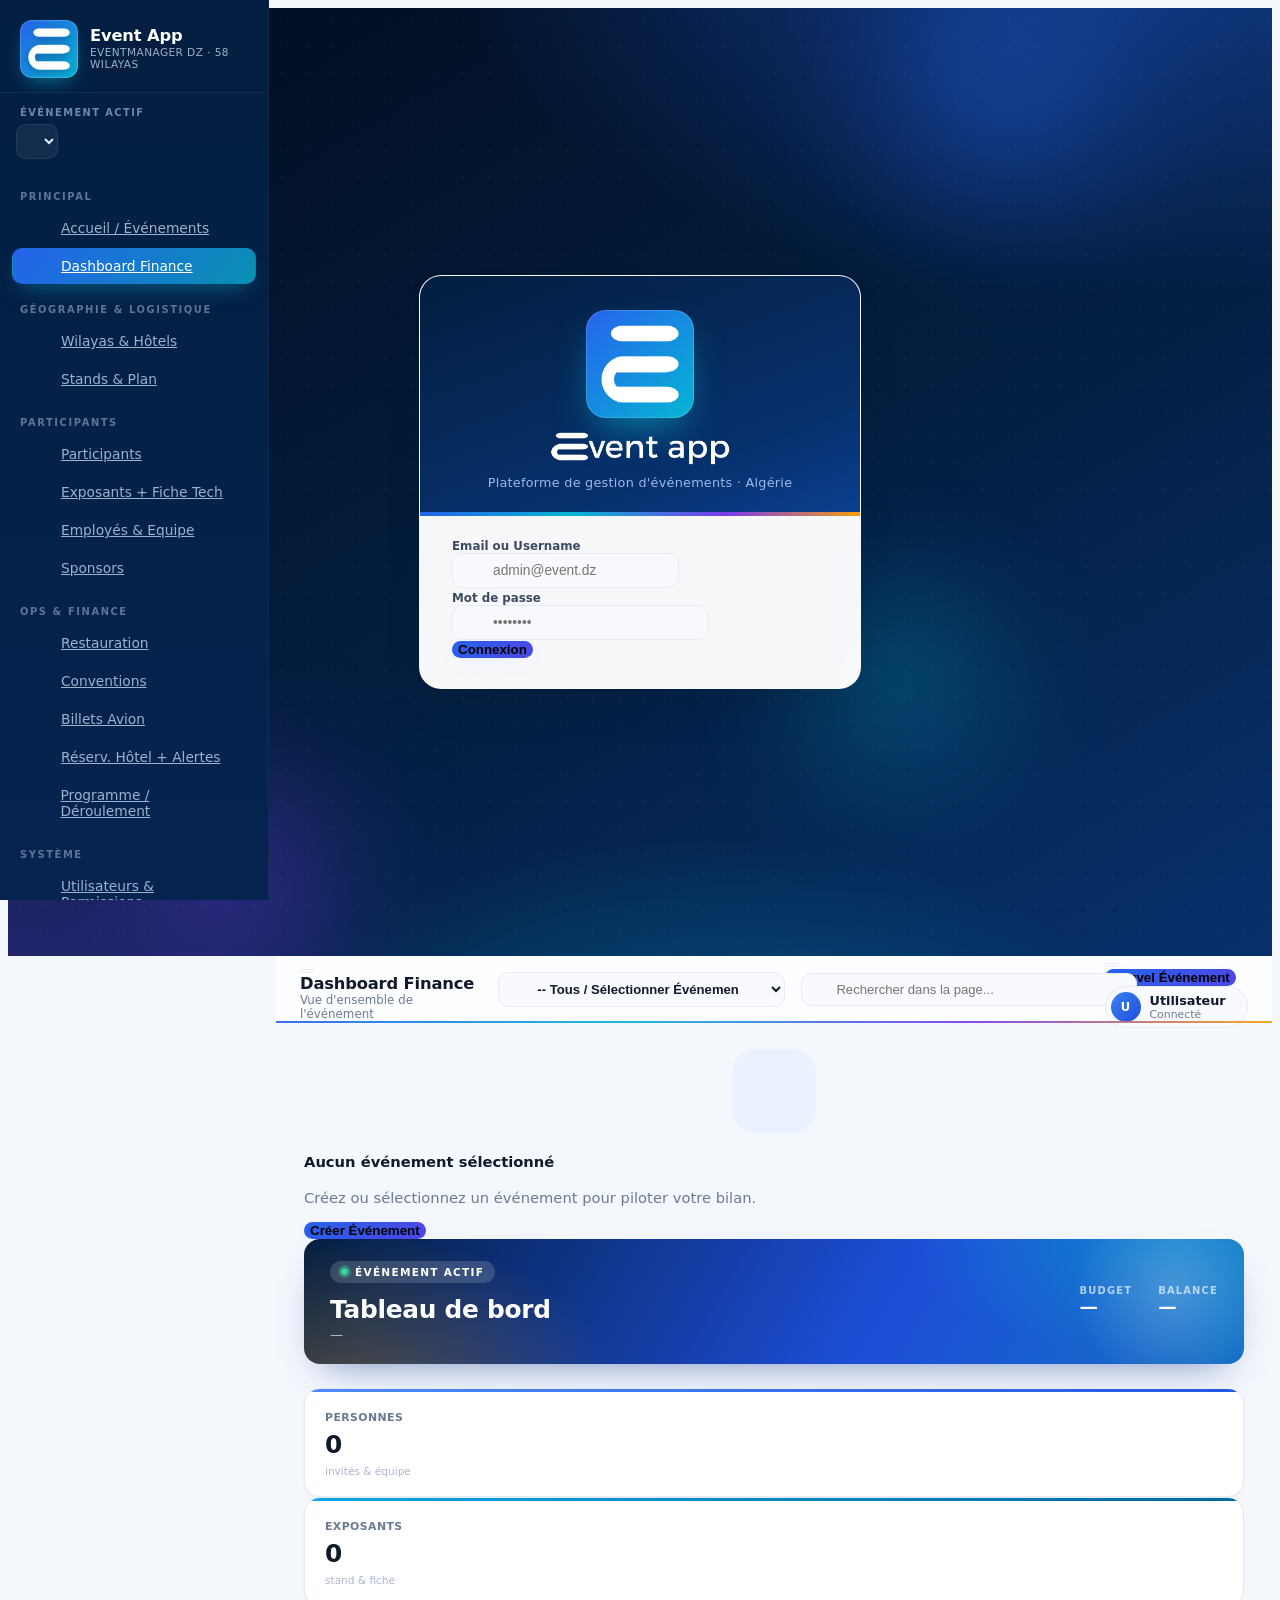
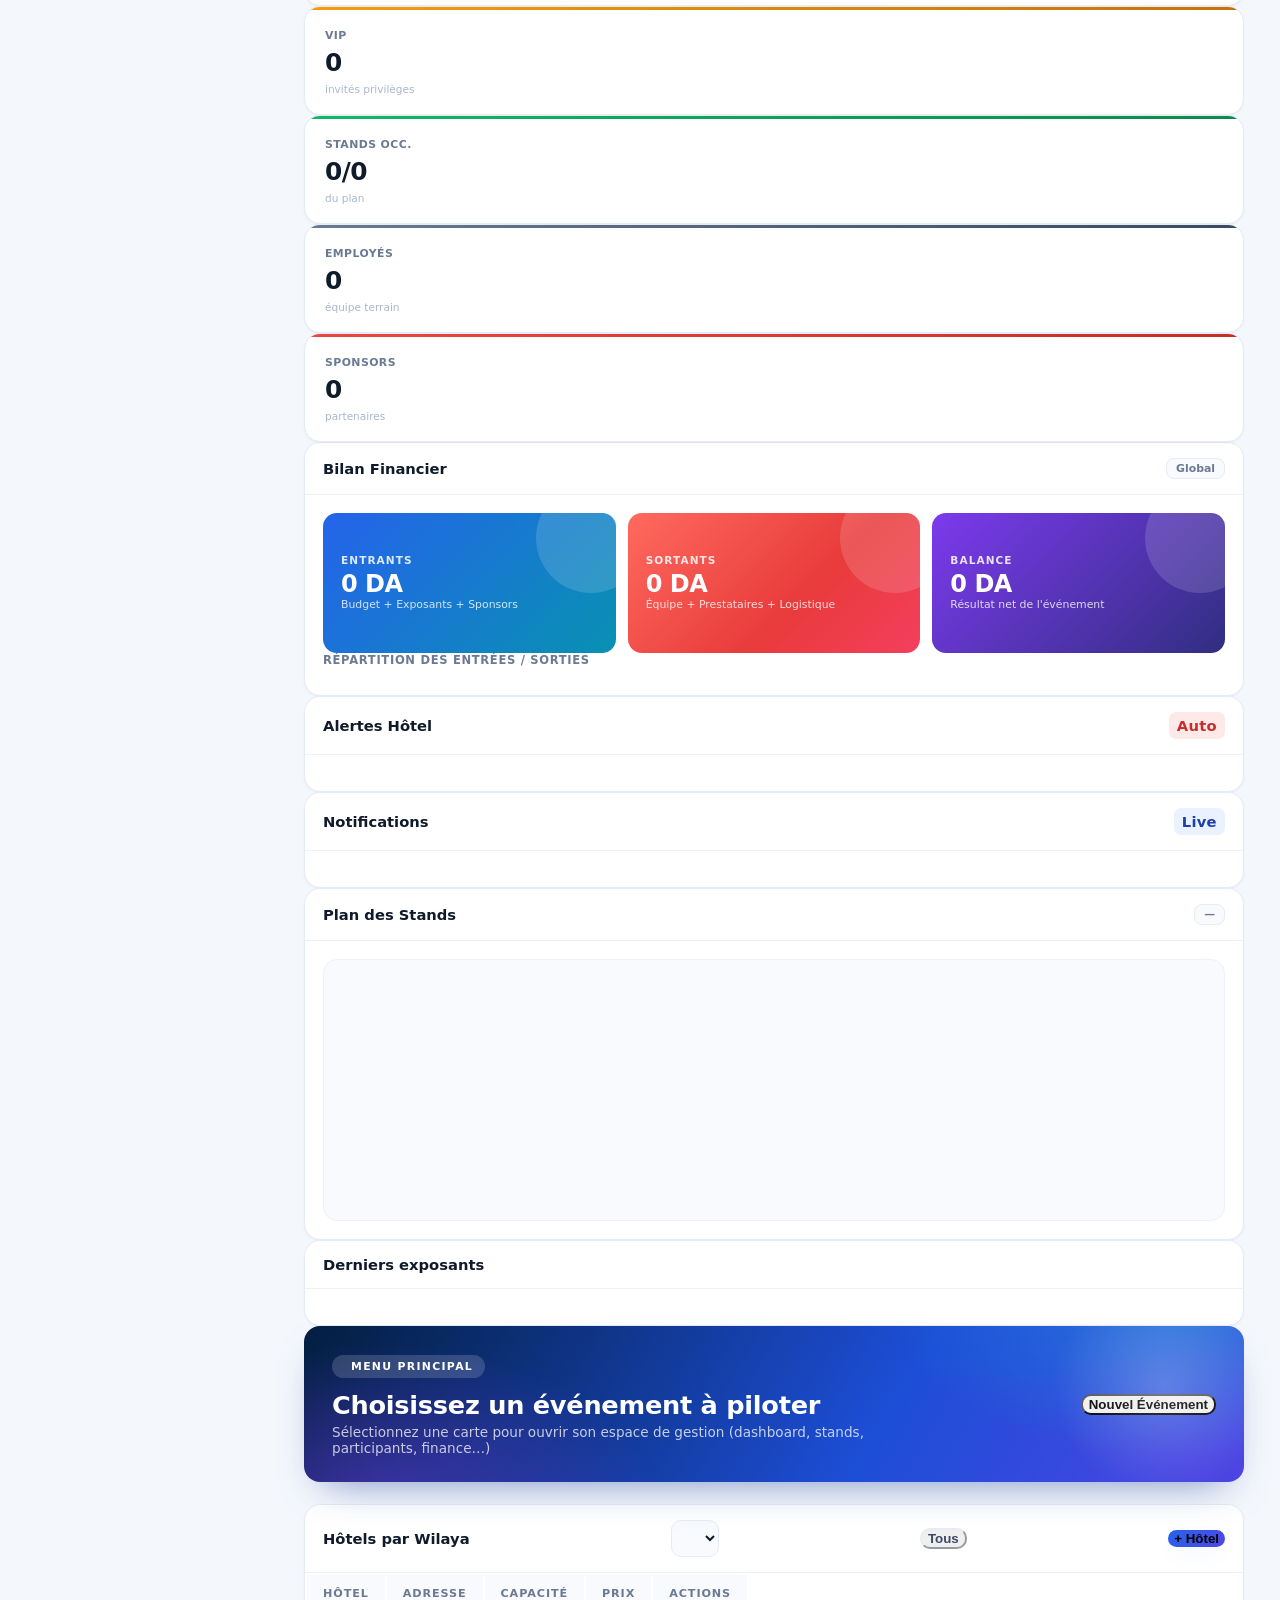
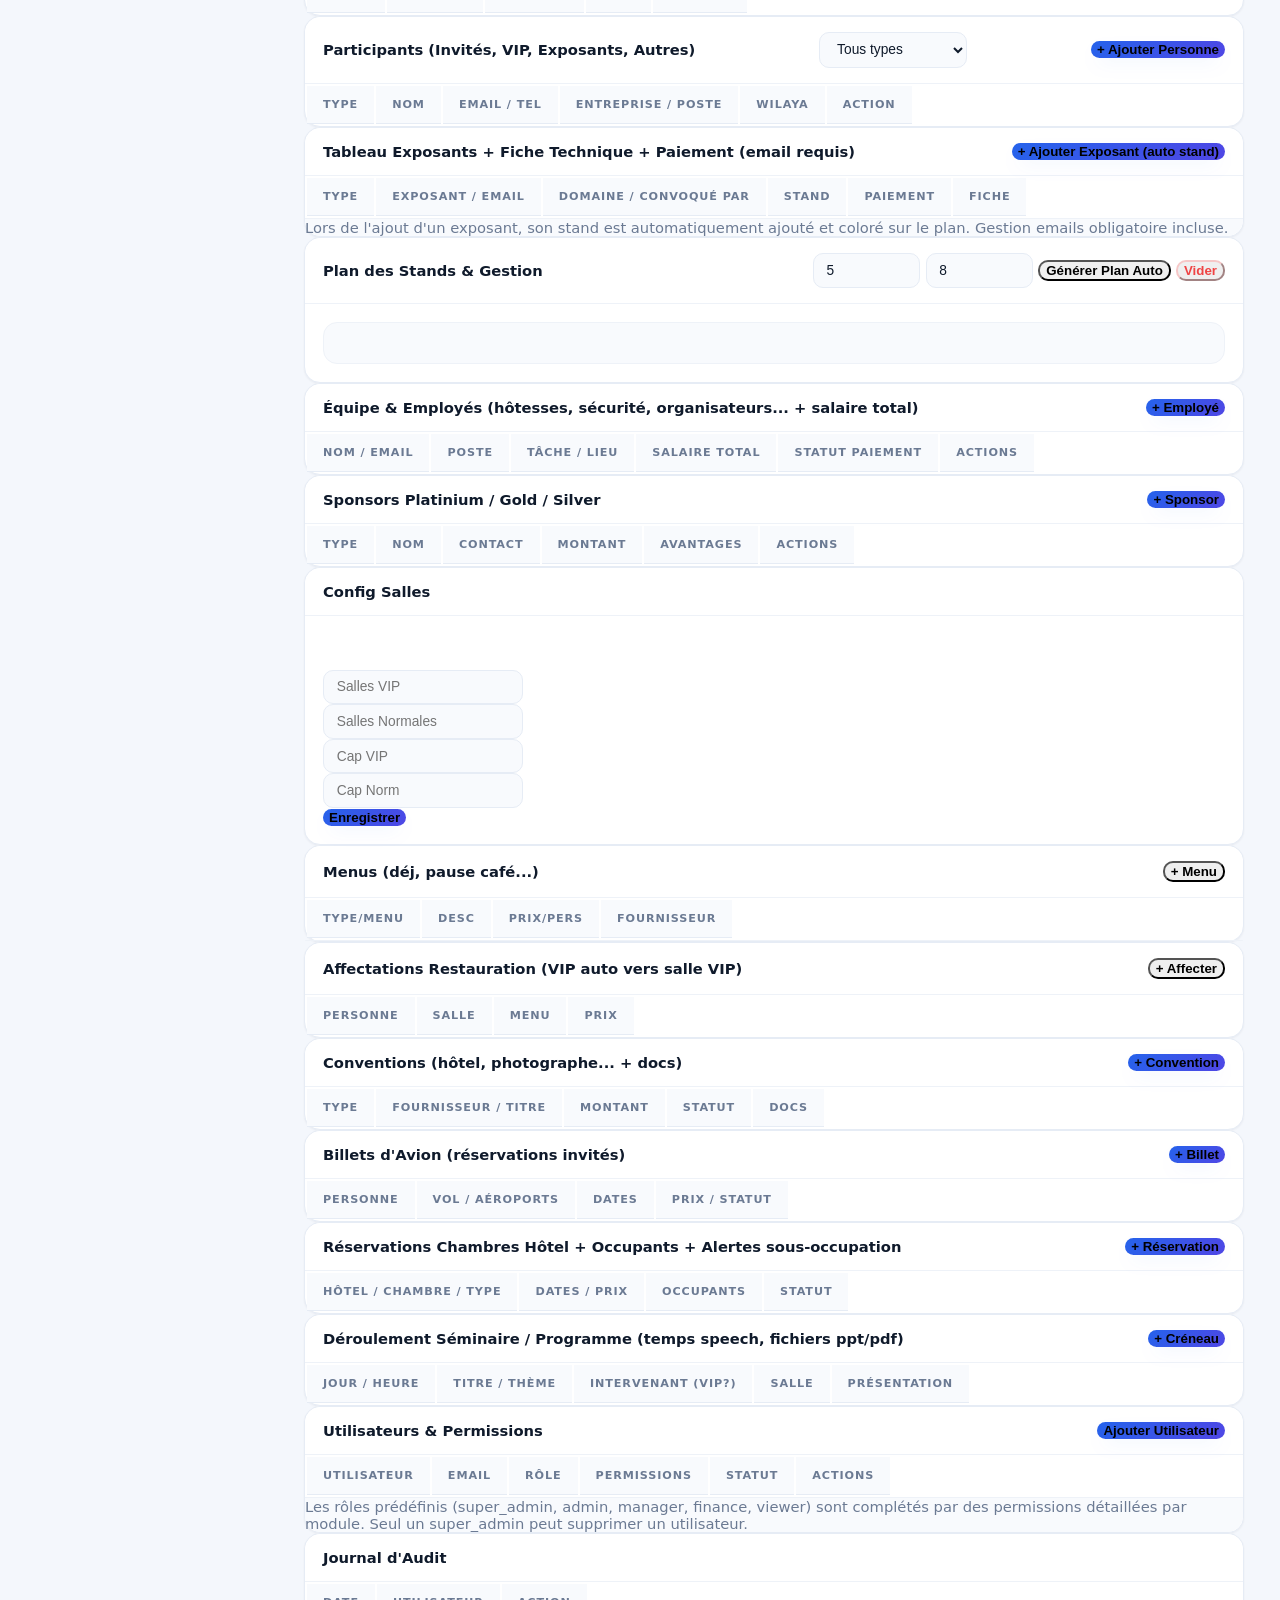
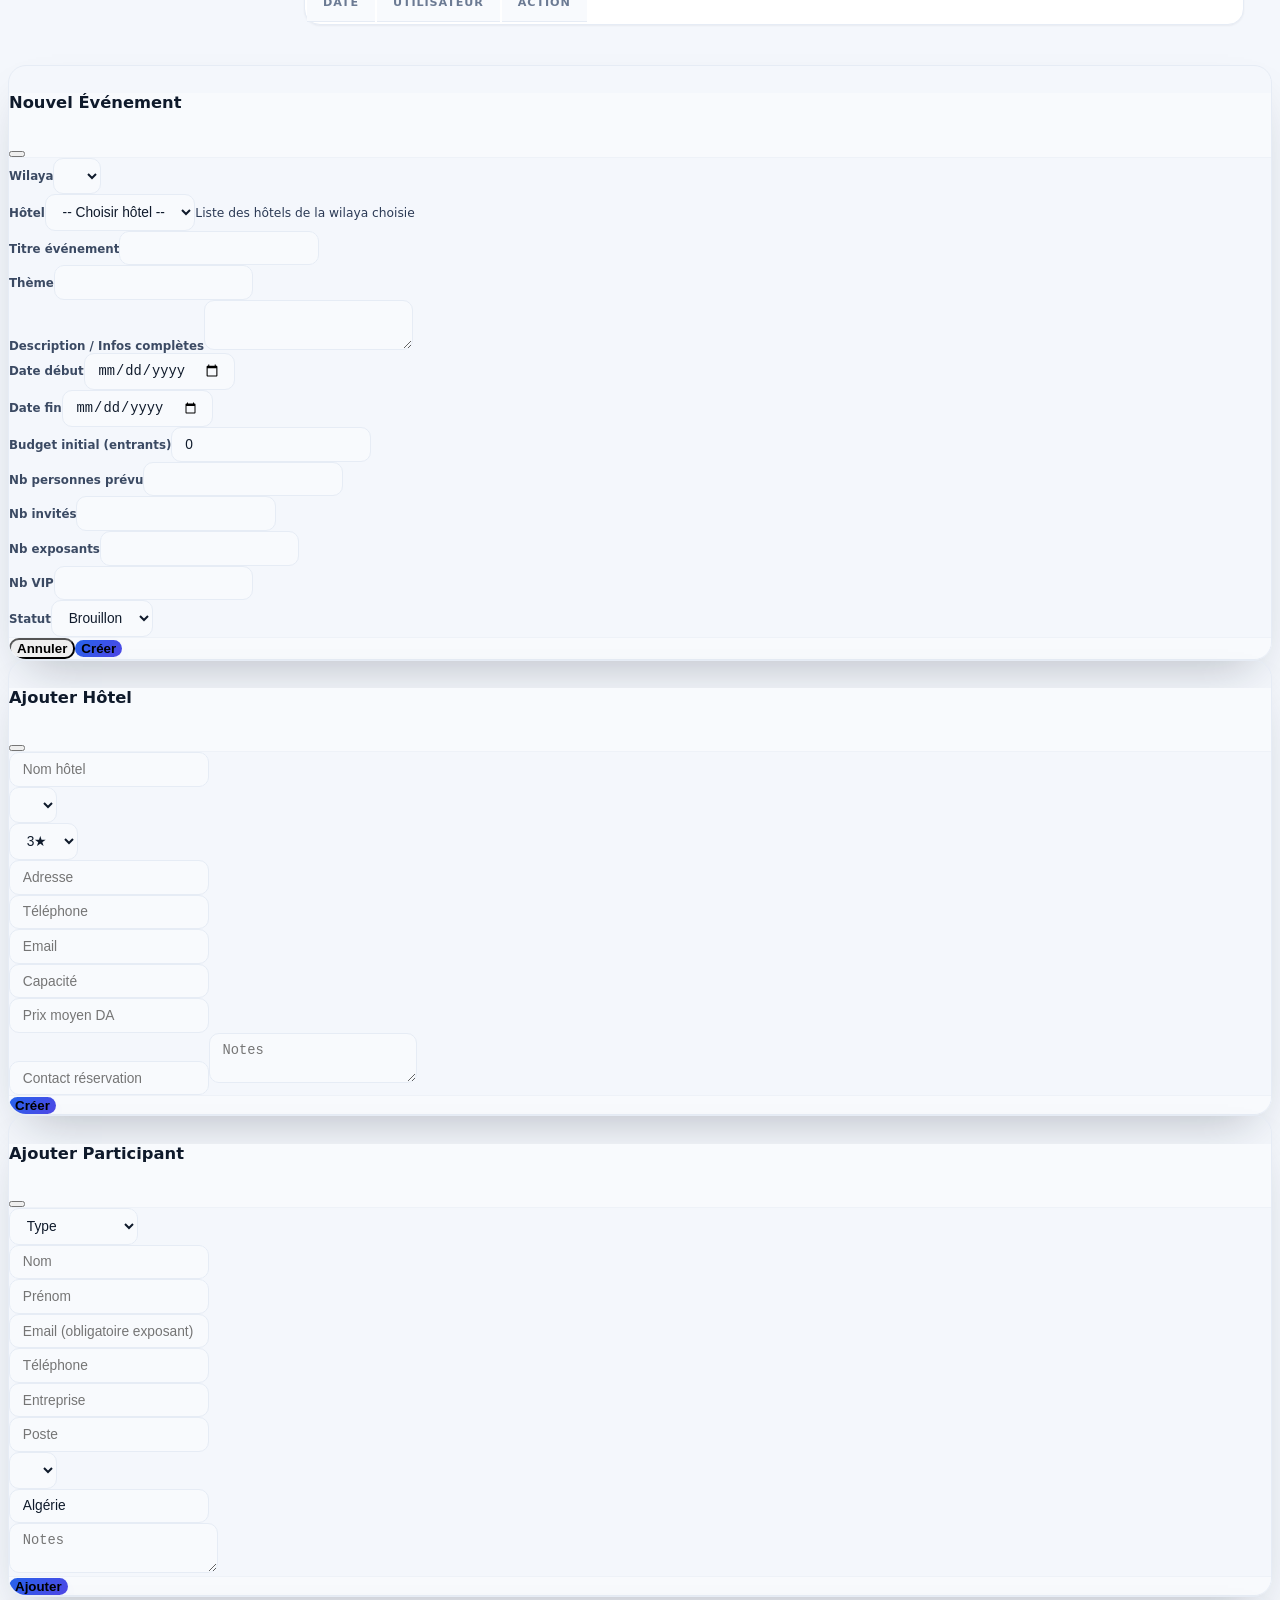
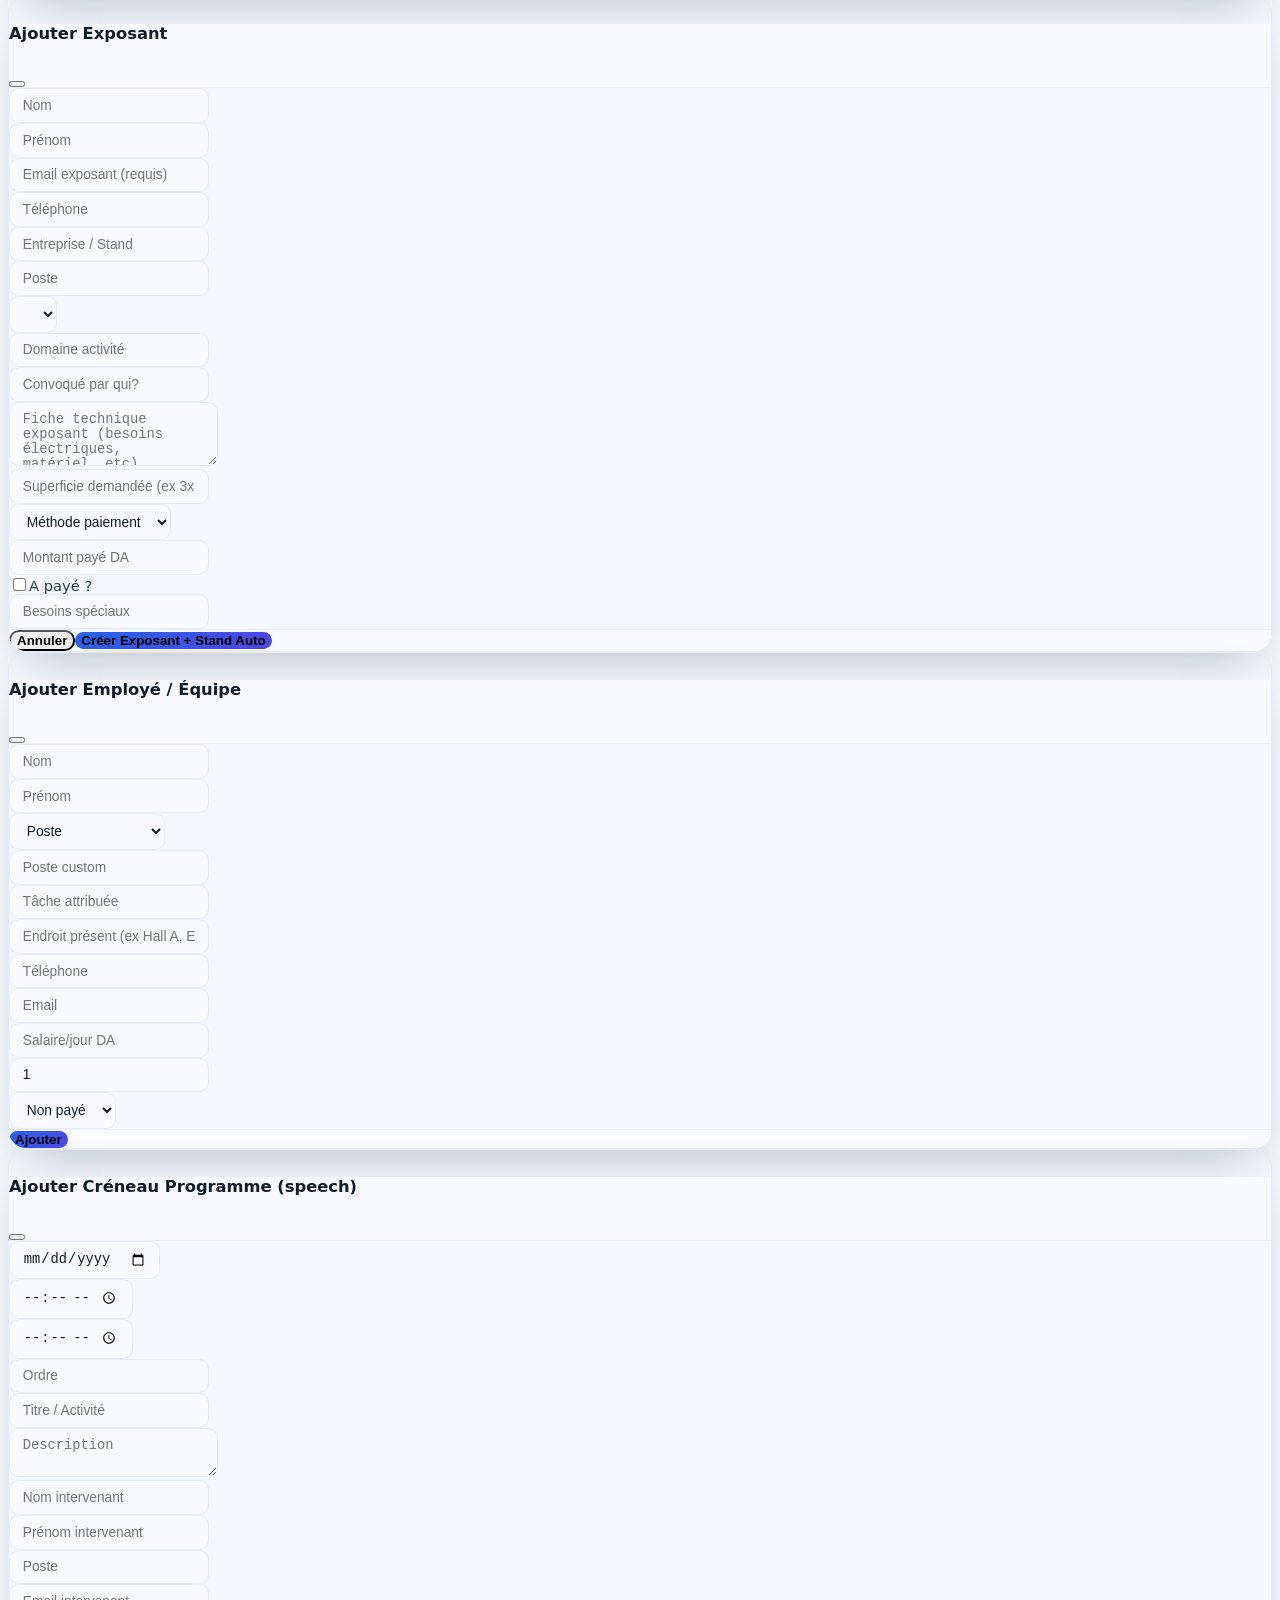
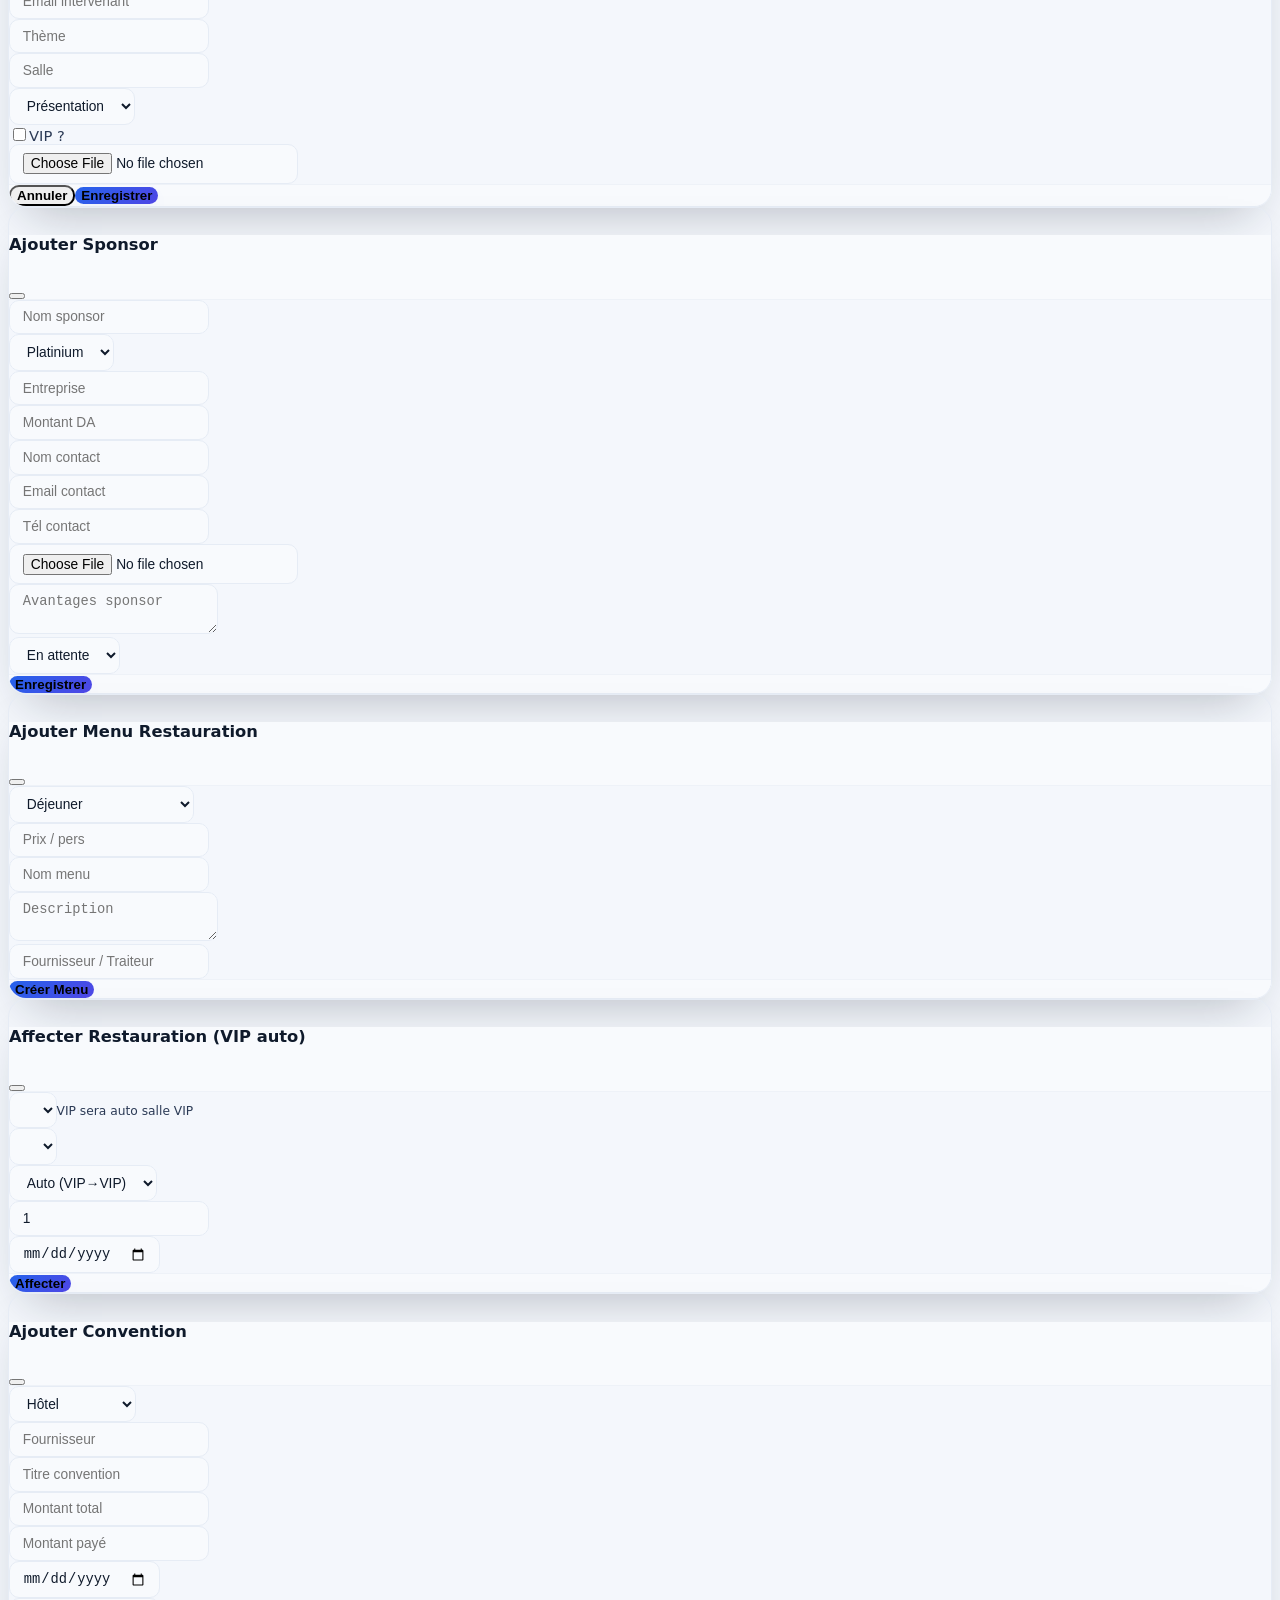
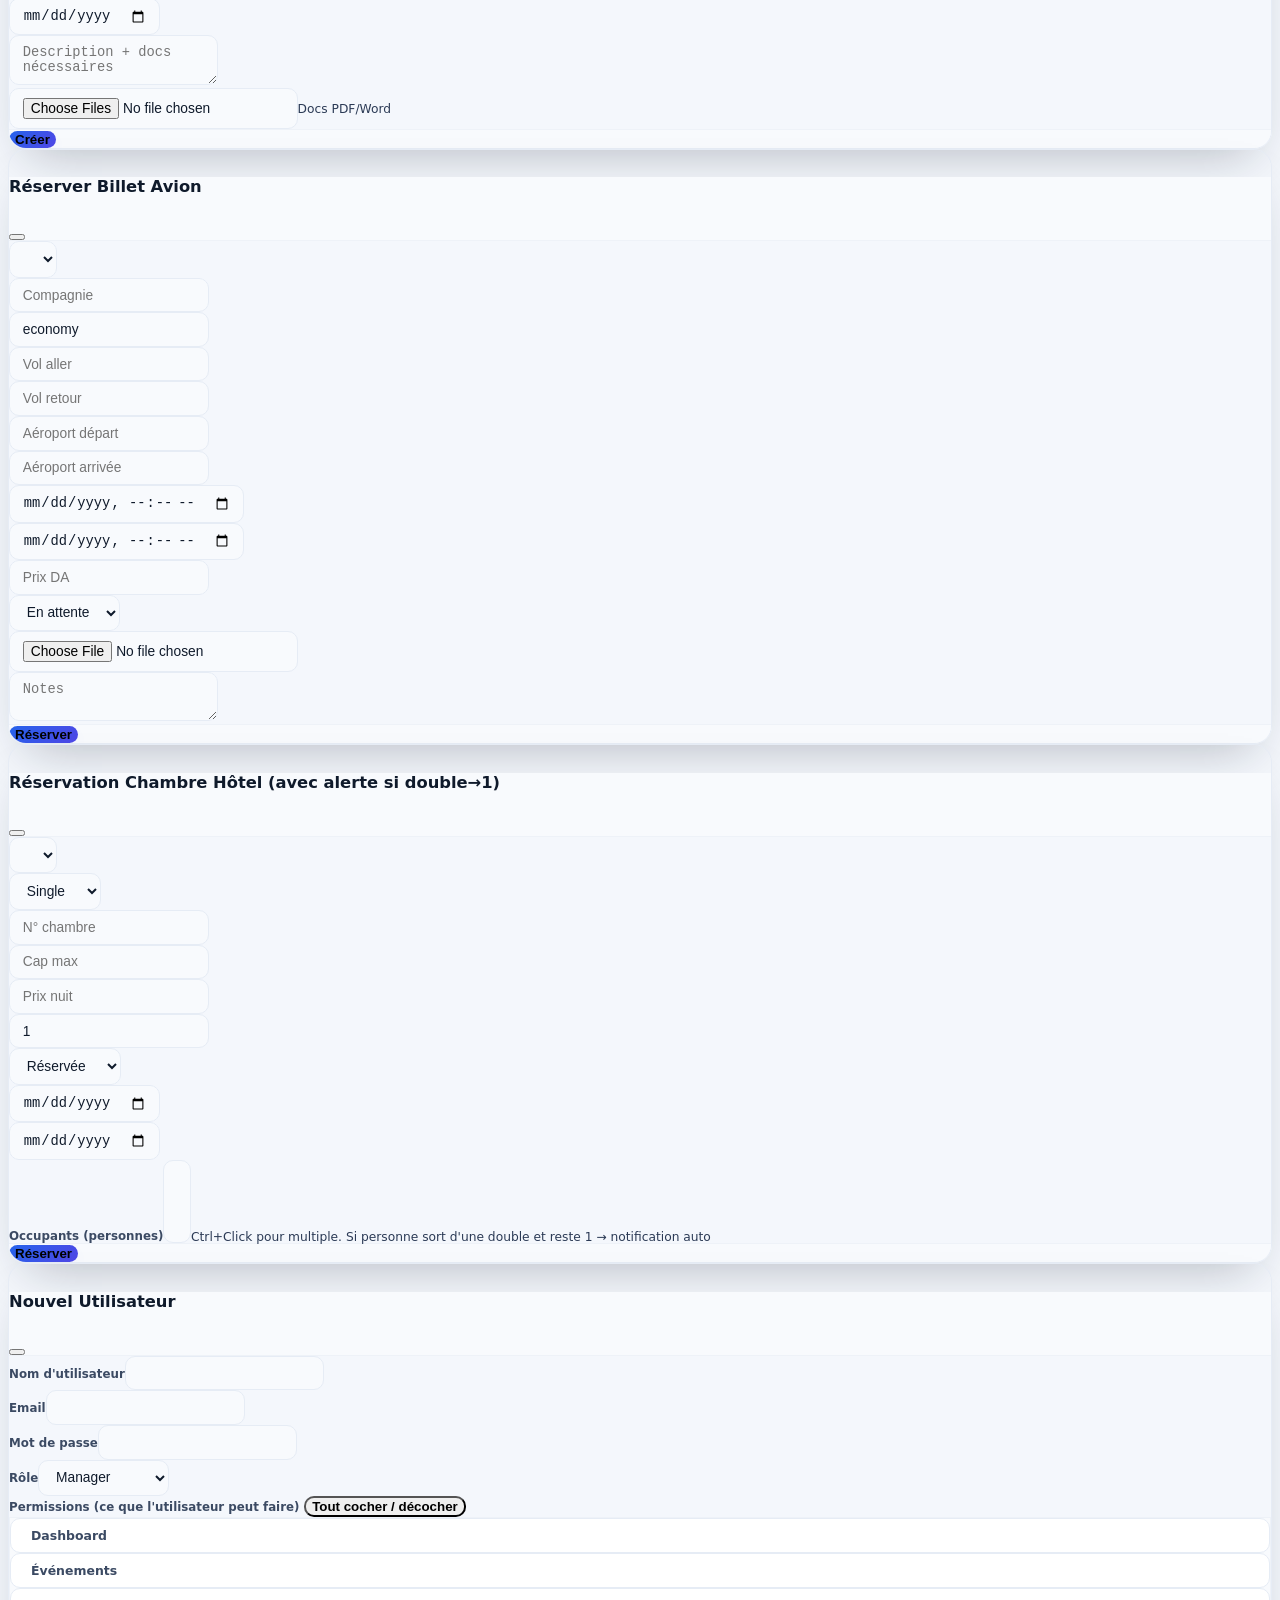
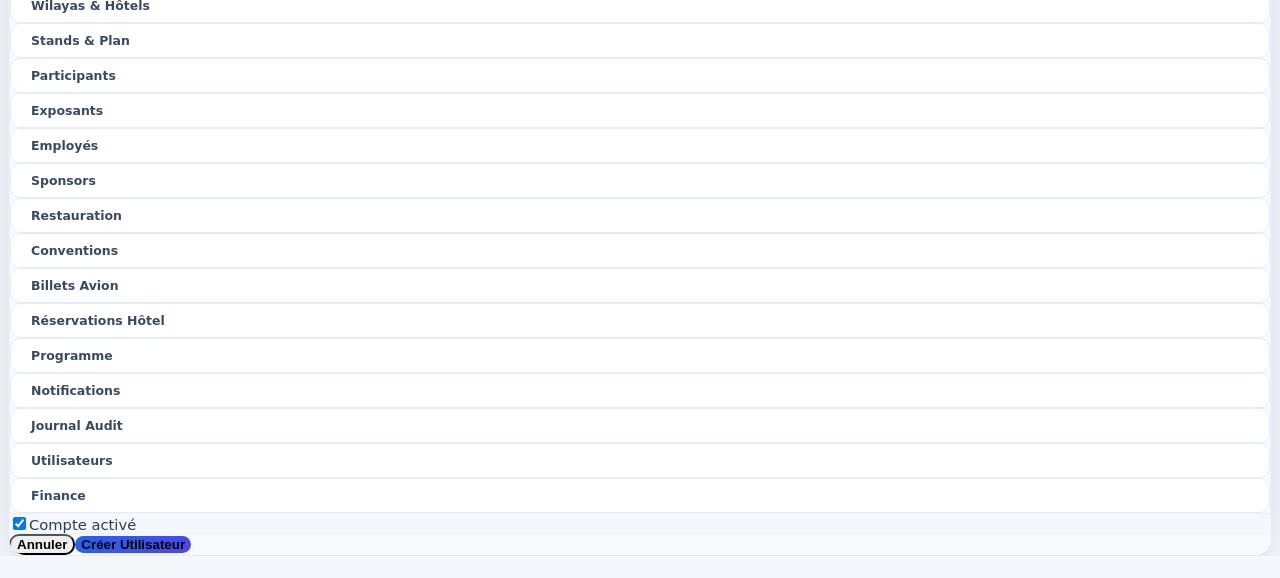
==== commit 17c163e1: "feat: nouveau logo Event App + redesign pro (bleu + accents multi-couleurs) - Logo ajouté: public/im" ====
--- a/public/index.html
+++ b/public/index.html
@@ -3,21 +3,25 @@
 <head>
 <meta charset="UTF-8">
 <meta name="viewport" content="width=device-width, initial-scale=1.0">
-<title>Event Manager Algérie - Gestion Événements</title>
-<link rel="icon" href="data:image/svg+xml,%3Csvg xmlns='http://www.w3.org/2000/svg' viewBox='0 0 32 32'%3E%3Crect width='32' height='32' rx='8' fill='%232f6bff'/%3E%3Ctext x='16' y='22' font-size='18' font-family='sans-serif' fill='%23fff' text-anchor='middle'%3E%E2%97%86%3C/text%3E%3C/svg%3E">
+<title>Event App — Gestion Événements Algérie</title>
+<link rel="icon" type="image/png" href="img/logo.png">
 <link href="vendor/fonts-gf.css" rel="stylesheet">
 <link href="vendor/bootstrap.min.css" rel="stylesheet">
 <link href="vendor/bootstrap-icons.css" rel="stylesheet">
-<link href="css/style.css?v=9" rel="stylesheet">
+<link href="css/style.css?v=10" rel="stylesheet">
 </head>
 <body>
 
 <!-- Login Page -->
 <div id="loginPage" class="login-wrapper">
+  <div class="orb orb-1"></div>
+  <div class="orb orb-2"></div>
+  <div class="orb orb-3"></div>
   <div class="login-card card p-0">
     <div class="login-head">
-      <div class="login-logo"><i class="bi bi-calendar2-week"></i></div>
-      <h3 class="fw-bold">Event Manager <span style="color:var(--primary)">DZ</span></h3>
+      <div class="login-logo"><img src="img/logo-mark.png" alt="Logo Event App"></div>
+      <img class="login-wordmark" src="img/logo-wordmark.png" alt="Event app">
+      <div class="login-sub">Plateforme de gestion d'événements · Algérie</div>
     </div>
     <div class="login-body">
       <form id="loginForm">
@@ -67,10 +71,10 @@
 <!-- Sidebar -->
 <div class="sidebar">
   <div class="brand" style="cursor:pointer" onclick="showSection('events')" title="Retour à l'accueil">
-    <div class="sb-logo"><i class="bi bi-calendar2-week"></i></div>
+    <div class="sb-logo"><img src="img/logo-mark.png" alt="Logo Event App"></div>
     <div class="sb-brand-text">
-      <span class="sb-brand-title">EventManager DZ</span>
-      <span class="sb-brand-sub">58 Wilayas</span>
+      <span class="sb-brand-title">Event App</span>
+      <span class="sb-brand-sub">EventManager DZ · 58 Wilayas</span>
     </div>
   </div>
   <div class="current-event-wrap">
--- a/public/css/style.css
+++ b/public/css/style.css
@@ -9,12 +9,20 @@
   --topbar-height: 66px;
 
   /* Palette */
-  --primary: #2f6bff;
-  --primary-600: #2456e0;
-  --primary-700: #1d47c2;
-  --primary-soft: #eef3ff;
-  --primary-soft-2: #e3ebff;
-  --primary-grad: linear-gradient(135deg, #4f8bff 0%, #2456e0 100%);
+  --primary: #2563eb;
+  --primary-600: #1d4fd7;
+  --primary-700: #1e40af;
+  --primary-soft: #eaf1ff;
+  --primary-soft-2: #dce7ff;
+  --primary-grad: linear-gradient(135deg, #3b82f6 0%, #1d4ed8 100%);
+
+  /* Accents multi-couleurs (cyan, violet, ambre, rose) */
+  --accent-cyan: #06b6d4;
+  --accent-violet: #7c3aed;
+  --accent-amber: #f59e0b;
+  --accent-rose: #f43f5e;
+  --navy: #031e40;
+  --brand-multi: linear-gradient(90deg, #2563eb 0%, #06b6d4 35%, #7c3aed 70%, #f59e0b 100%);
 
   --ink: #0f1a2b;
   --ink-2: #3b4a63;
@@ -35,9 +43,9 @@
   --info: #0ea5e9;
   --info-soft: #e6f4fd;
 
-  /* Sidebar sombre */
-  --sb-bg: #0c1424;
-  --sb-bg-2: #111b30;
+  /* Sidebar sombre — alignée sur le navy du logo */
+  --sb-bg: #031e40;
+  --sb-bg-2: #062450;
   --sb-text: #9fb0cc;
   --sb-text-active: #ffffff;
 
@@ -54,9 +62,9 @@
   --bs-body-bg: #f4f7fc;
   --bs-body-color: #2b3a55;
   --bs-body-font-family: var(--font);
-  --bs-primary: #2f6bff;
-  --bs-primary-rgb: 47, 107, 255;
-  --bs-primary-text-emphasis: #1d47c2;
+  --bs-primary: #2563eb;
+  --bs-primary-rgb: 37, 99, 235;
+  --bs-primary-text-emphasis: #1e40af;
   --bs-primary-bg-subtle: #e7eeff;
   --bs-primary-border-subtle: #c9d9ff;
   --bs-info: #0ea5e9;
@@ -90,7 +98,10 @@
   border-radius: var(--radius);
   padding: 26px 28px;
   margin-bottom: 22px;
-  background: linear-gradient(120deg, #0d1b3a 0%, #173a7a 55%, #2f6bff 120%);
+  background:
+    radial-gradient(420px 210px at 94% -10%, rgba(6,182,212,.4), transparent 70%),
+    radial-gradient(400px 230px at 8% 115%, rgba(124,58,237,.45), transparent 70%),
+    linear-gradient(120deg, #031e40 0%, #1d4ed8 62%, #7c3aed 135%);
   color: #fff;
   display: flex; justify-content: space-between; align-items: center; gap: 20px; flex-wrap: wrap;
   box-shadow: 0 18px 40px -20px rgba(20,60,150,.6);
@@ -165,13 +176,14 @@
 }
 
 .sb-logo {
-  width: 40px; height: 40px; flex: 0 0 40px;
+  width: 42px; height: 42px; flex: 0 0 42px;
   border-radius: 12px;
-  background: var(--primary-grad);
+  background: linear-gradient(135deg, #2563eb 0%, #06b6d4 100%);
   display: flex; align-items: center; justify-content: center;
-  color: #fff; font-size: 1.15rem;
-  box-shadow: 0 8px 20px -8px rgba(79,139,255,.8);
-}
+  padding: 8px;
+  box-shadow: 0 8px 20px -8px rgba(6,182,212,.7), inset 0 0 0 1px rgba(255,255,255,.16);
+}
+.sb-logo img { width: 100%; height: 100%; object-fit: contain; filter: drop-shadow(0 2px 4px rgba(0,0,0,.28)); }
 .sb-brand-text { display: flex; flex-direction: column; line-height: 1.1; }
 .sb-brand-title { font-family: var(--font-display); font-weight: 800; color: #fff; font-size: 1.02rem; letter-spacing: -.01em; }
 .sb-brand-sub { font-size: .66rem; color: var(--sb-text); letter-spacing: .04em; text-transform: uppercase; margin-top: 2px; }
@@ -216,10 +228,10 @@
 .sidebar .nav-link:hover { background: rgba(255,255,255,.05); color: #fff; text-decoration: none; }
 .sidebar .nav-link:hover i { color: #cfe0ff; }
 .sidebar .nav-link.active {
-  background: var(--primary-grad);
+  background: linear-gradient(135deg, #2563eb 0%, #0891b2 100%);
   color: #fff;
   border-color: transparent;
-  box-shadow: 0 10px 22px -10px rgba(79,139,255,.7);
+  box-shadow: 0 10px 22px -10px rgba(8,145,178,.75);
 }
 .sidebar .nav-link.active i { color: #fff; }
 
@@ -271,6 +283,11 @@
   padding: 0 24px;
   gap: 16px;
 }
+/* Liseré multi-couleurs sous la barre du haut */
+.topbar::after {
+  content: ""; position: absolute; left: 0; right: 0; bottom: -1px; height: 2px;
+  background: var(--brand-multi); opacity: .9; pointer-events: none;
+}
 .topbar .page-heading { display: flex; flex-direction: column; line-height: 1.2; }
 .topbar .page-title { font-family: var(--font-display); font-weight: 800; font-size: 1.02rem; color: var(--ink); letter-spacing: -.01em; }
 .topbar .page-subtitle { font-size: .74rem; color: var(--muted); }
@@ -423,7 +440,10 @@
   border-radius: var(--radius);
   margin-bottom: 24px;
   padding: 22px 26px;
-  background: linear-gradient(120deg, #0d1b3a 0%, #173a7a 55%, #2f6bff 120%);
+  background:
+    radial-gradient(380px 190px at 92% -10%, rgba(6,182,212,.38), transparent 70%),
+    radial-gradient(360px 210px at 6% 115%, rgba(245,158,11,.28), transparent 70%),
+    linear-gradient(120deg, #031e40 0%, #1d4ed8 62%, #0891b2 135%);
   color: #fff;
   display: flex; justify-content: space-between; align-items: center; gap: 20px;
   flex-wrap: wrap;
@@ -466,7 +486,7 @@
   content: "";
   position: absolute; inset: 0 0 auto 0; height: 3px;
   background: var(--accent, var(--primary-grad));
-  opacity: 0; transition: opacity .2s;
+  opacity: 1;
 }
 .stat-card:hover { transform: translateY(-3px); box-shadow: var(--shadow); }
 .stat-card:hover::after { opacity: 1; }
@@ -496,10 +516,10 @@
 .finance-card small { font-size: .66rem; font-weight: 600; letter-spacing: .1em; text-transform: uppercase; opacity: .85; }
 .finance-card h3 { font-family: var(--font-display); font-weight: 800; margin: 4px 0 0; font-size: 1.5rem; letter-spacing: -.02em; }
 .finance-card .sub { font-size: .68rem; opacity: .8; }
-.finance-card { background: var(--primary-grad); }
+.finance-card { background: linear-gradient(135deg, #2563eb 0%, #0891b2 100%); }
 .finance-card.green { background: linear-gradient(135deg, #18c47f 0%, #0e9d63 100%); }
-.finance-card.red { background: linear-gradient(135deg, #ff6a5f 0%, #e83b4a 100%); }
-.finance-card.dark { background: linear-gradient(135deg, #29364d 0%, #131c2e 100%); }
+.finance-card.red { background: linear-gradient(135deg, #ff6a5f 0%, #e83b3b 60%, #f43f5e 100%); }
+.finance-card.dark { background: linear-gradient(135deg, #7c3aed 0%, #312e81 100%); }
 
 /* Finance grid + breakdown on dashboard */
 .finance-grid { display: grid; grid-template-columns: repeat(3, 1fr); gap: 12px; }
@@ -561,7 +581,14 @@
 
 /* ----------  Buttons  ---------- */
 .btn { border-radius: 10px; font-weight: 600; }
-.btn-primary { --bs-btn-bg: var(--primary); --bs-btn-border-color: var(--primary); --bs-btn-hover-bg: var(--primary-600); --bs-btn-hover-border-color: var(--primary-600); --bs-btn-active-bg: var(--primary-700); --bs-btn-active-border-color: var(--primary-700); }
+.btn-primary { --bs-btn-bg: var(--primary); --bs-btn-border-color: var(--primary); --bs-btn-hover-bg: var(--primary-600); --bs-btn-hover-border-color: var(--primary-600); --bs-btn-active-bg: var(--primary-700); --bs-btn-active-border-color: var(--primary-700);
+  background-image: linear-gradient(135deg, #2563eb 0%, #4f46e5 100%);
+  border: none;
+  box-shadow: 0 8px 18px -8px rgba(37,99,235,.55);
+  transition: transform .15s ease, box-shadow .15s ease, filter .15s ease;
+}
+.btn-primary:hover { transform: translateY(-1px); box-shadow: 0 12px 26px -10px rgba(79,70,229,.6); filter: brightness(1.06); }
+.btn-primary:active { transform: translateY(0); filter: brightness(.98); }
 .btn-outline-primary { --bs-btn-color: var(--primary); --bs-btn-border-color: var(--primary); --bs-btn-hover-bg: var(--primary); --bs-btn-hover-border-color: var(--primary); }
 .btn-outline-secondary { color: var(--ink-2); border-color: var(--line); }
 .btn-outline-secondary:hover { background: var(--surface-2); color: var(--ink); border-color: #d5dfee; }
@@ -629,9 +656,10 @@
   justify-content: center;
   padding: 24px;
   background:
-    radial-gradient(1100px 600px at 88% -10%, rgba(79,139,255,.35), transparent 60%),
-    radial-gradient(900px 600px at -10% 110%, rgba(18,183,106,.22), transparent 55%),
-    linear-gradient(135deg, #0b1120 0%, #0f1b30 60%, #10203c 100%);
+    radial-gradient(1100px 620px at 88% -10%, rgba(37,99,235,.5), transparent 62%),
+    radial-gradient(900px 620px at -12% 108%, rgba(124,58,237,.38), transparent 58%),
+    radial-gradient(760px 420px at 55% 115%, rgba(6,182,212,.3), transparent 62%),
+    linear-gradient(150deg, #020c1e 0%, #031e40 55%, #07306b 100%);
   position: relative;
   overflow: hidden;
 }
@@ -640,6 +668,12 @@
   background-image: radial-gradient(rgba(255,255,255,.05) 1px, transparent 1px);
   background-size: 26px 26px; opacity: .6;
 }
+/* Orbes colorés flottants */
+.orb { position: absolute; border-radius: 50%; filter: blur(64px); opacity: .5; pointer-events: none; animation: orbfloat 12s ease-in-out infinite; }
+.orb-1 { width: 340px; height: 340px; top: -90px; right: 8%; background: radial-gradient(circle, #2563eb, transparent 70%); }
+.orb-2 { width: 300px; height: 300px; bottom: -70px; left: 6%; background: radial-gradient(circle, #7c3aed, transparent 70%); animation-delay: -4s; }
+.orb-3 { width: 240px; height: 240px; bottom: 16%; right: 20%; background: radial-gradient(circle, #06b6d4, transparent 70%); animation-delay: -8s; }
+@keyframes orbfloat { 0%, 100% { transform: translateY(0); } 50% { transform: translateY(-26px); } }
 .login-card {
   width: 440px; max-width: 100%;
   border-radius: 22px;
@@ -649,16 +683,28 @@
   position: relative; z-index: 2;
   overflow: hidden;
 }
-.login-card .login-head { padding: 30px 32px 8px; text-align: center; }
+.login-card .login-head {
+  padding: 34px 32px 26px; text-align: center; position: relative;
+  background: linear-gradient(160deg, #031e40 0%, #07306b 70%, #0a3f8f 100%);
+}
+/* Liseré multi-couleurs sous l'en-tête du logo */
+.login-card .login-head::after {
+  content: ""; position: absolute; left: 0; right: 0; bottom: 0; height: 4px;
+  background: var(--brand-multi);
+}
 .login-card .login-logo {
-  width: 60px; height: 60px; margin: 0 auto 14px;
-  border-radius: 16px; background: var(--primary-grad);
-  color: #fff; font-size: 1.6rem;
+  width: 78px; height: 78px; margin: 0 auto 14px;
+  border-radius: 20px;
+  background: linear-gradient(135deg, #2563eb 0%, #06b6d4 100%);
+  padding: 15px;
   display: flex; align-items: center; justify-content: center;
-  box-shadow: 0 14px 30px -10px rgba(47,107,255,.7);
-}
+  box-shadow: 0 18px 38px -12px rgba(6,182,212,.65), inset 0 0 0 1px rgba(255,255,255,.16);
+}
+.login-card .login-logo img { width: 100%; height: 100%; object-fit: contain; }
+.login-card .login-wordmark { width: 180px; max-width: 70%; display: block; margin: 0 auto 10px; }
 .login-card h3 { font-family: var(--font-display); font-weight: 800; color: var(--ink); font-size: 1.35rem; margin-bottom: 4px; }
 .login-card .login-sub { color: var(--muted); font-size: .82rem; }
+.login-card .login-head .login-sub { color: #9db8e8; font-size: .8rem; letter-spacing: .02em; }
 .login-card .login-body { padding: 20px 32px 30px; }
 .login-card .divider { color: var(--muted); font-size: .72rem; }
 .login-card .input-icon { position: relative; }
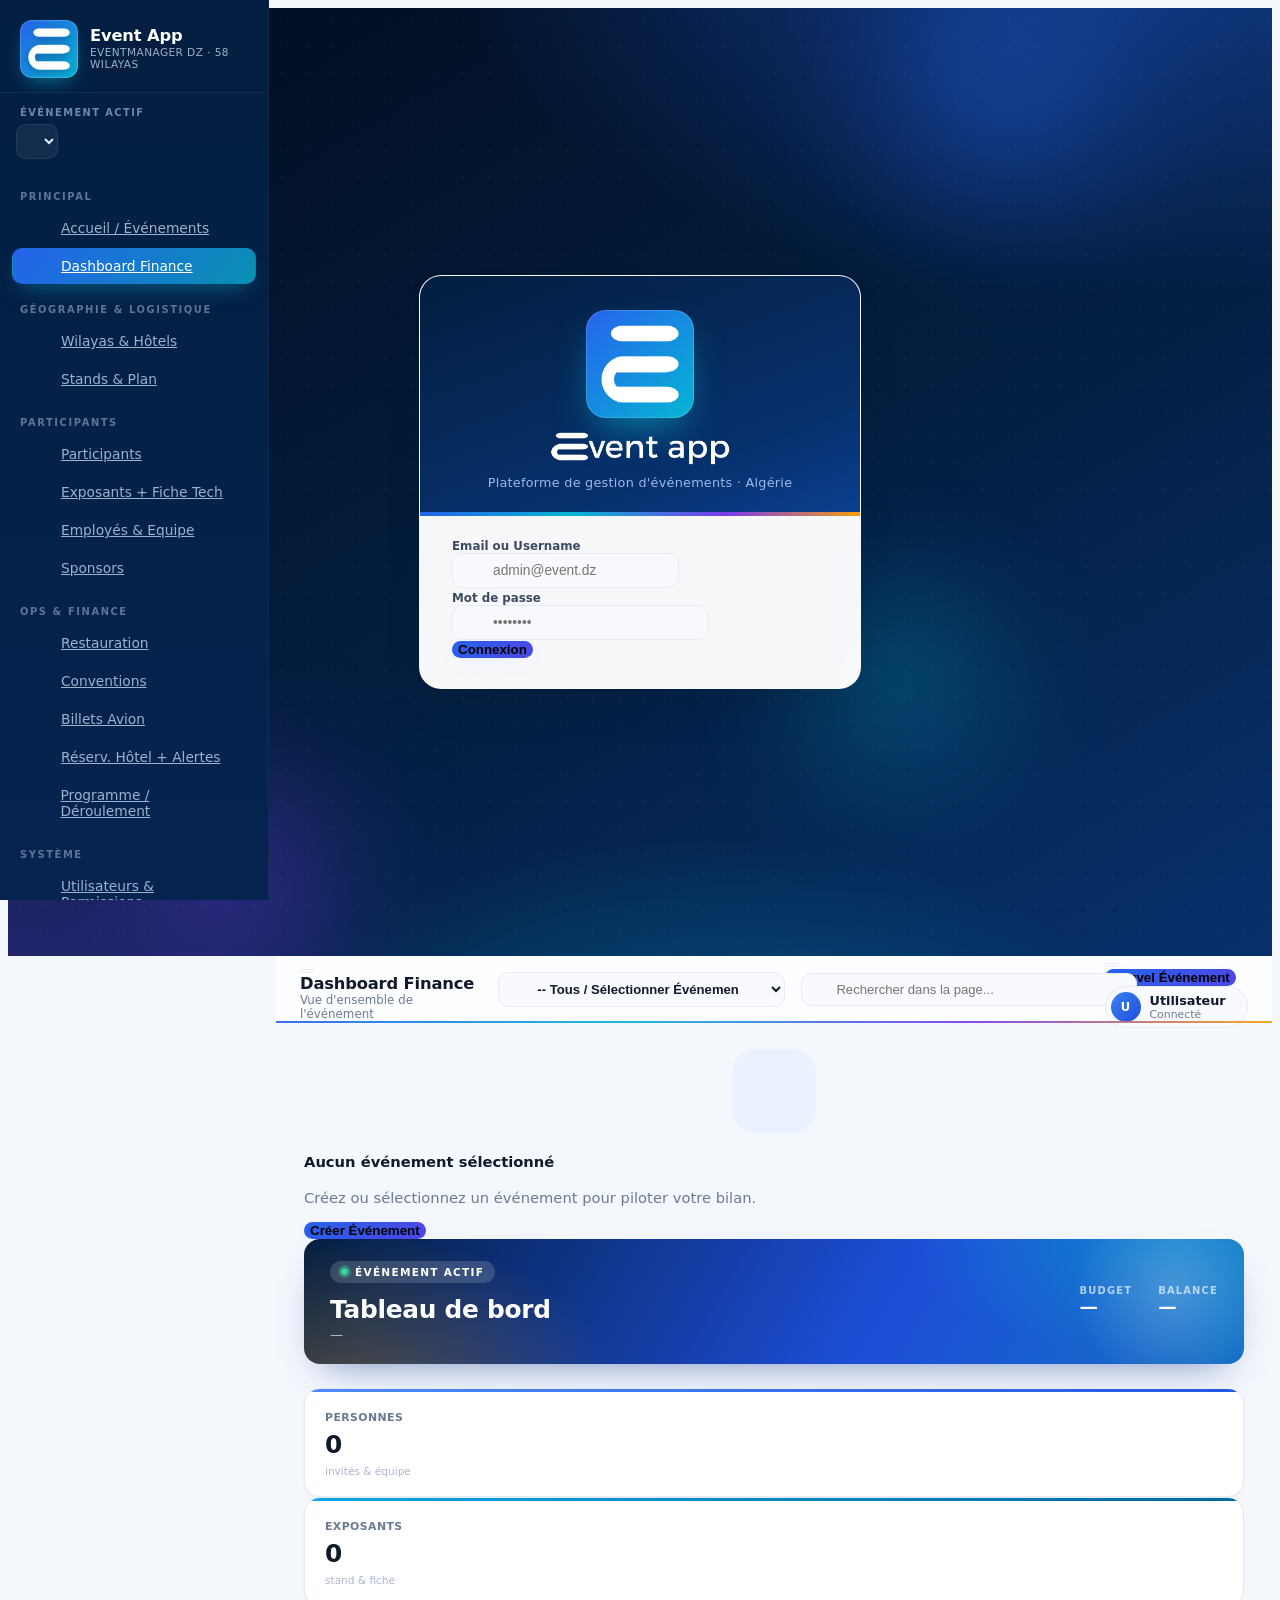
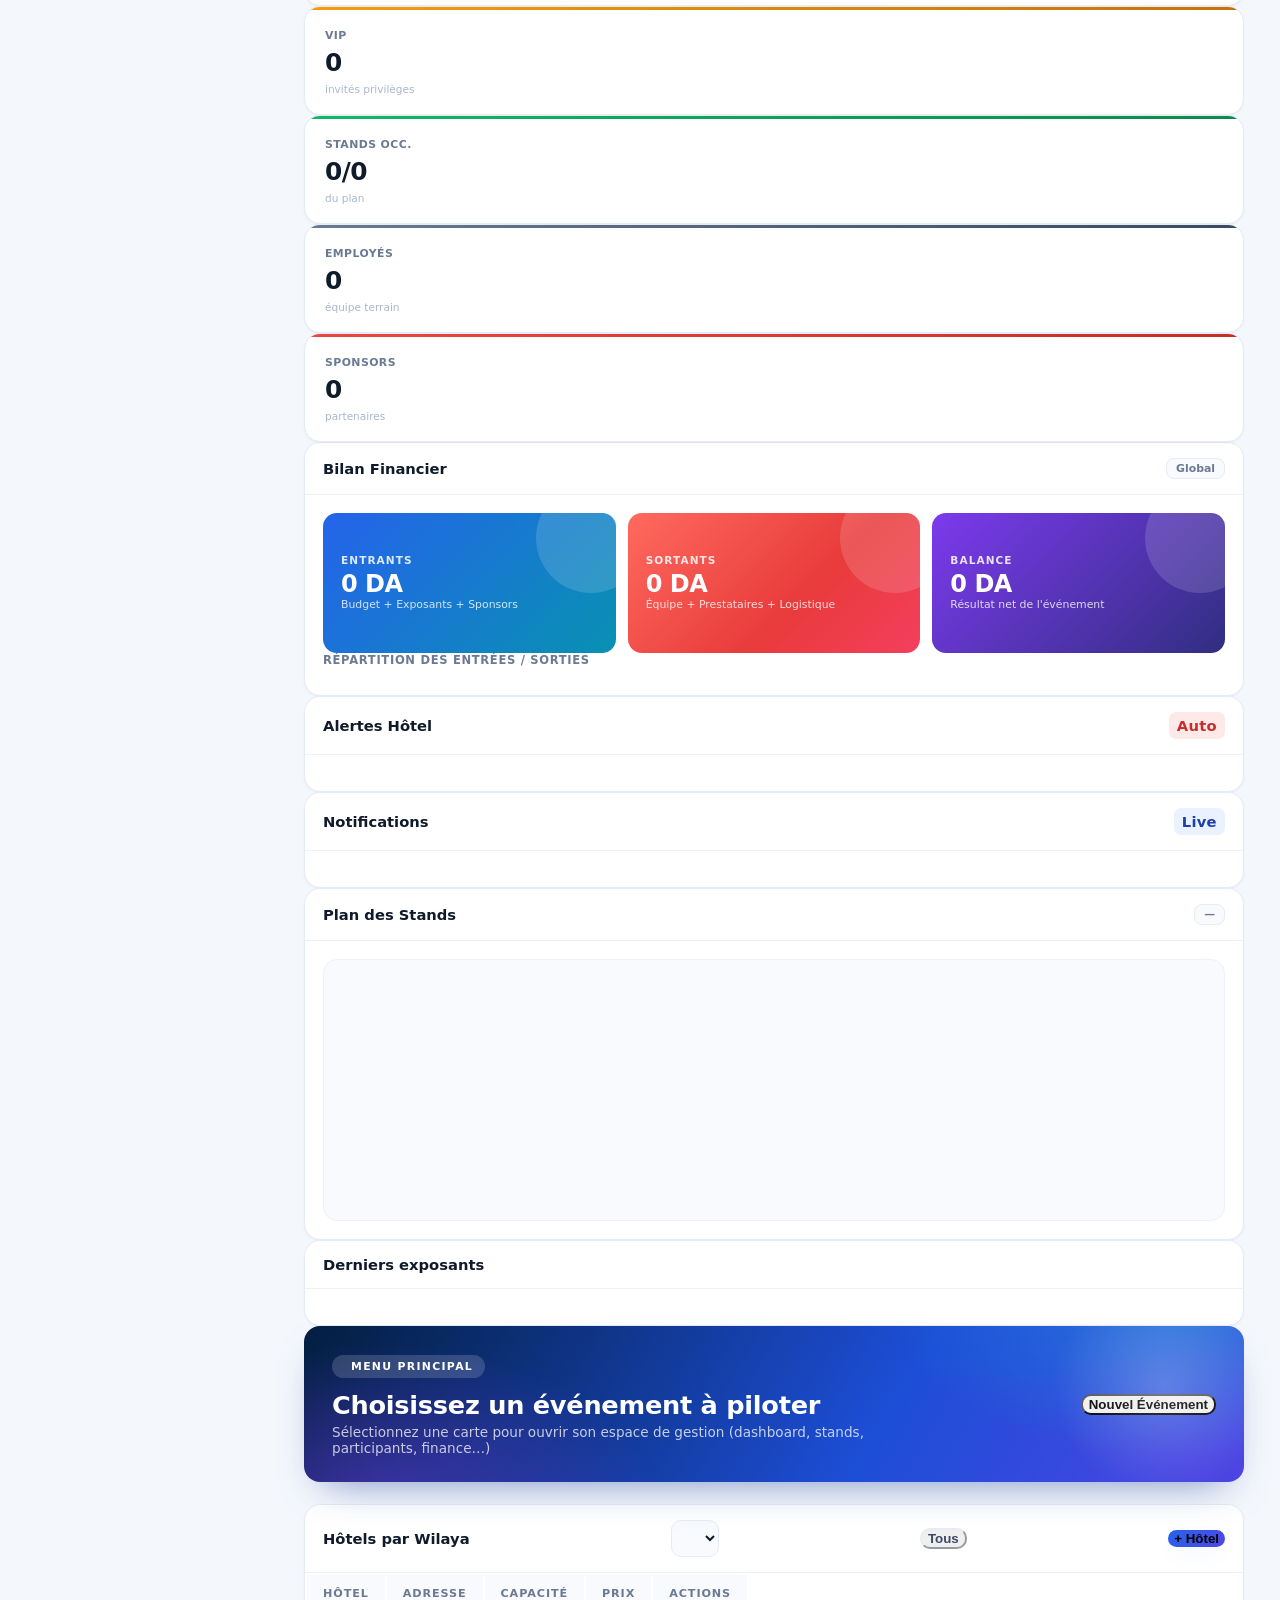
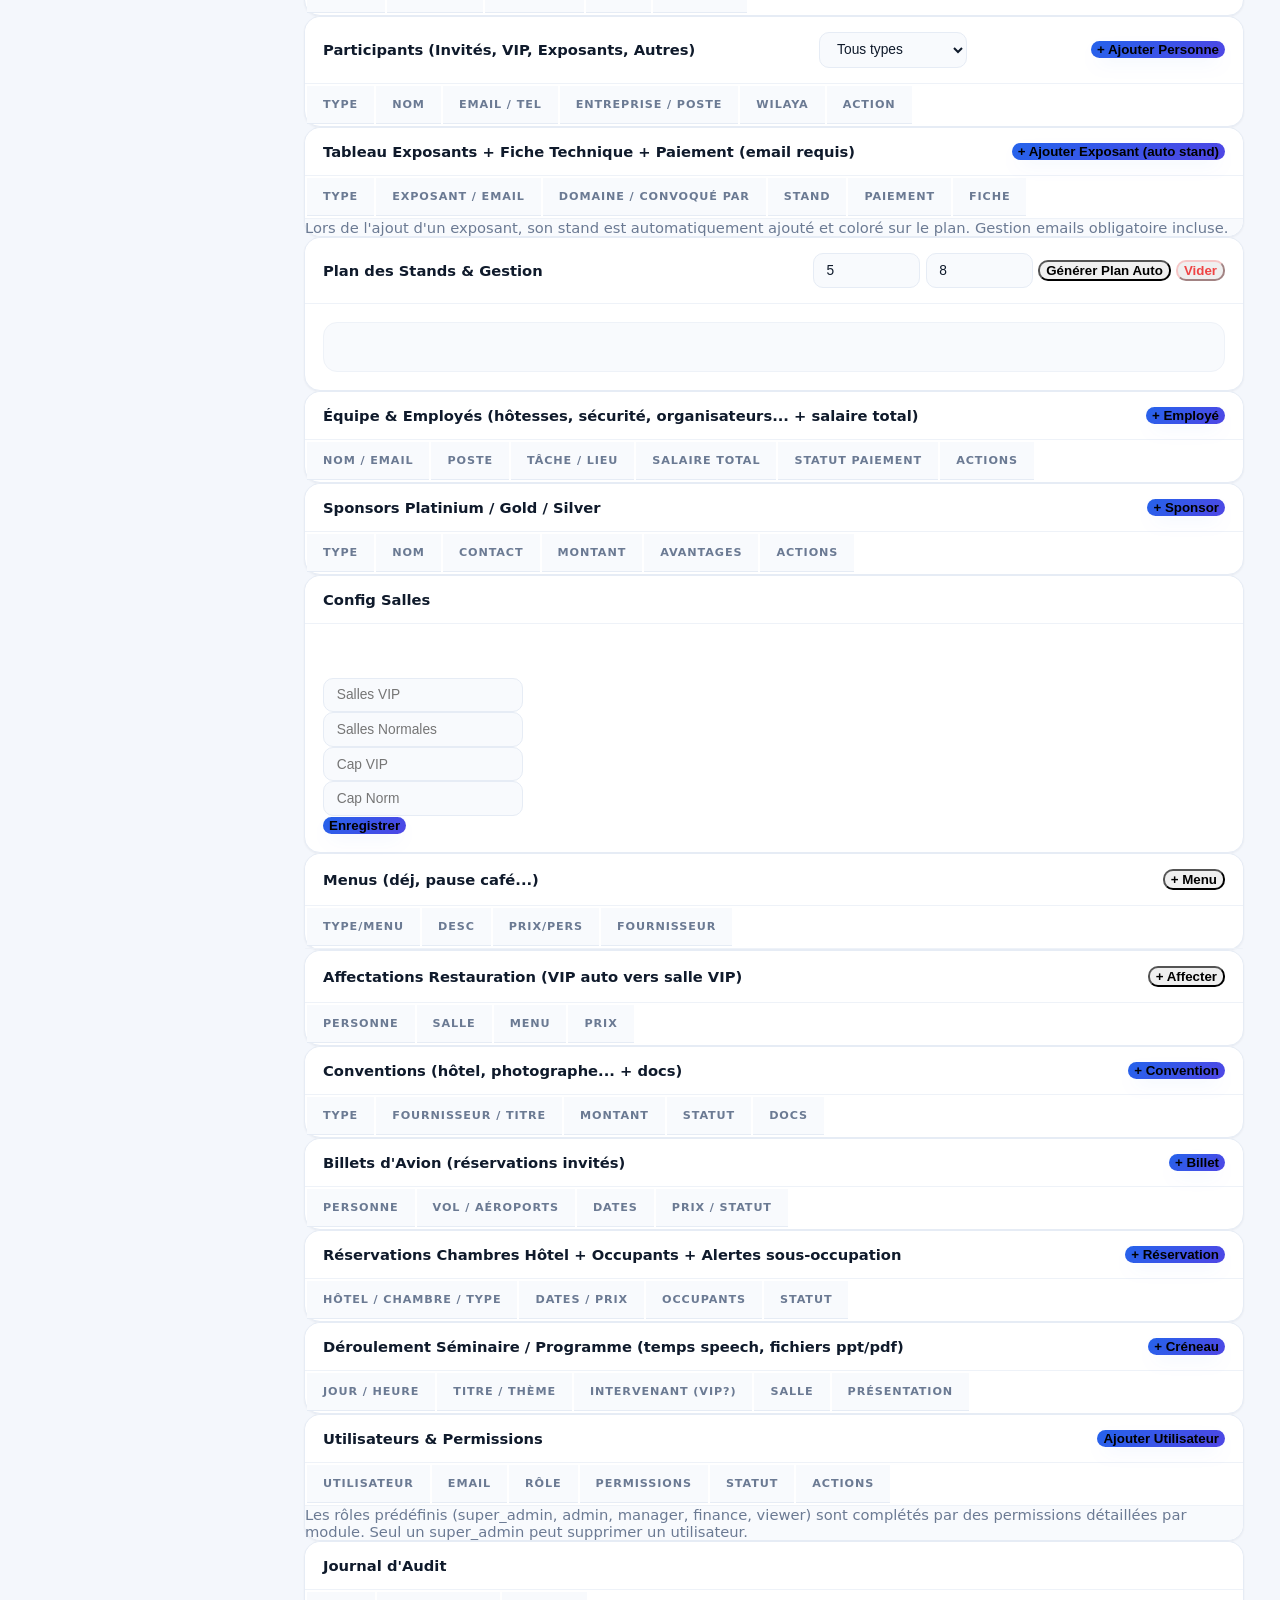
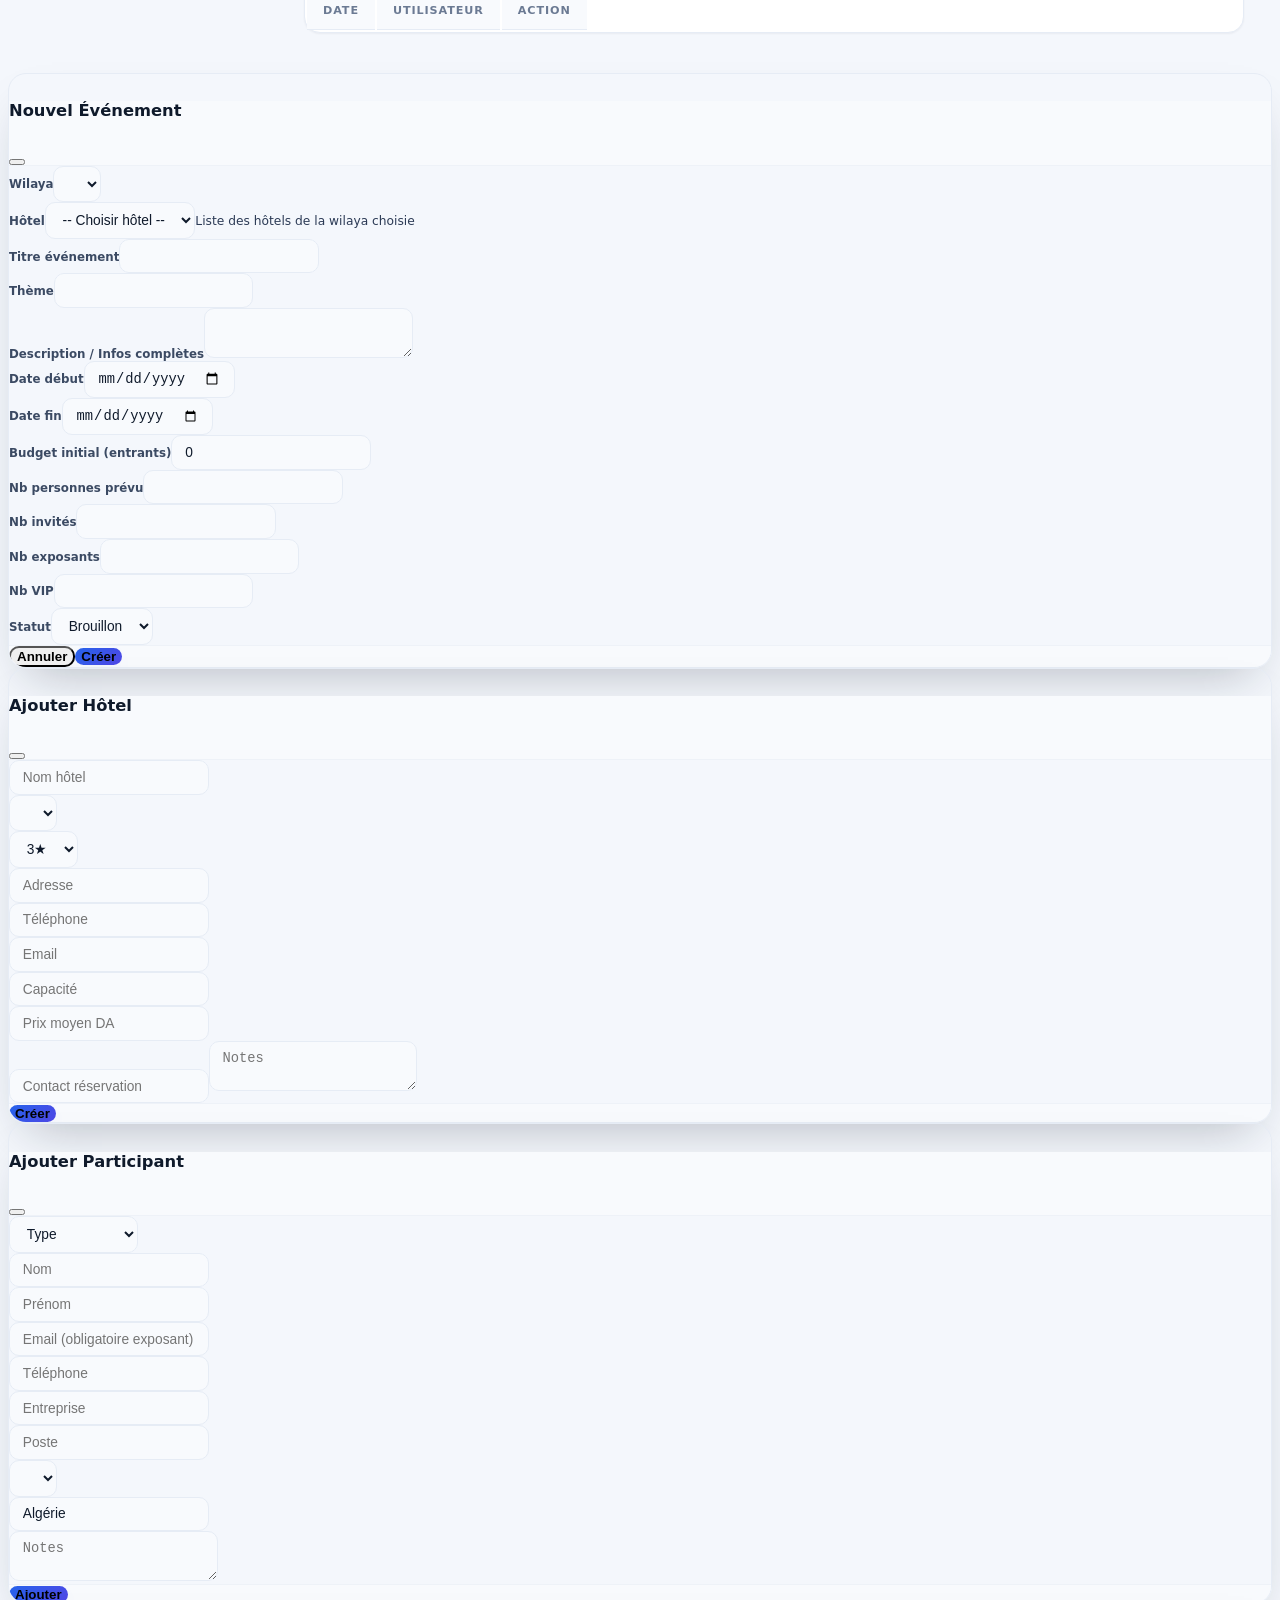
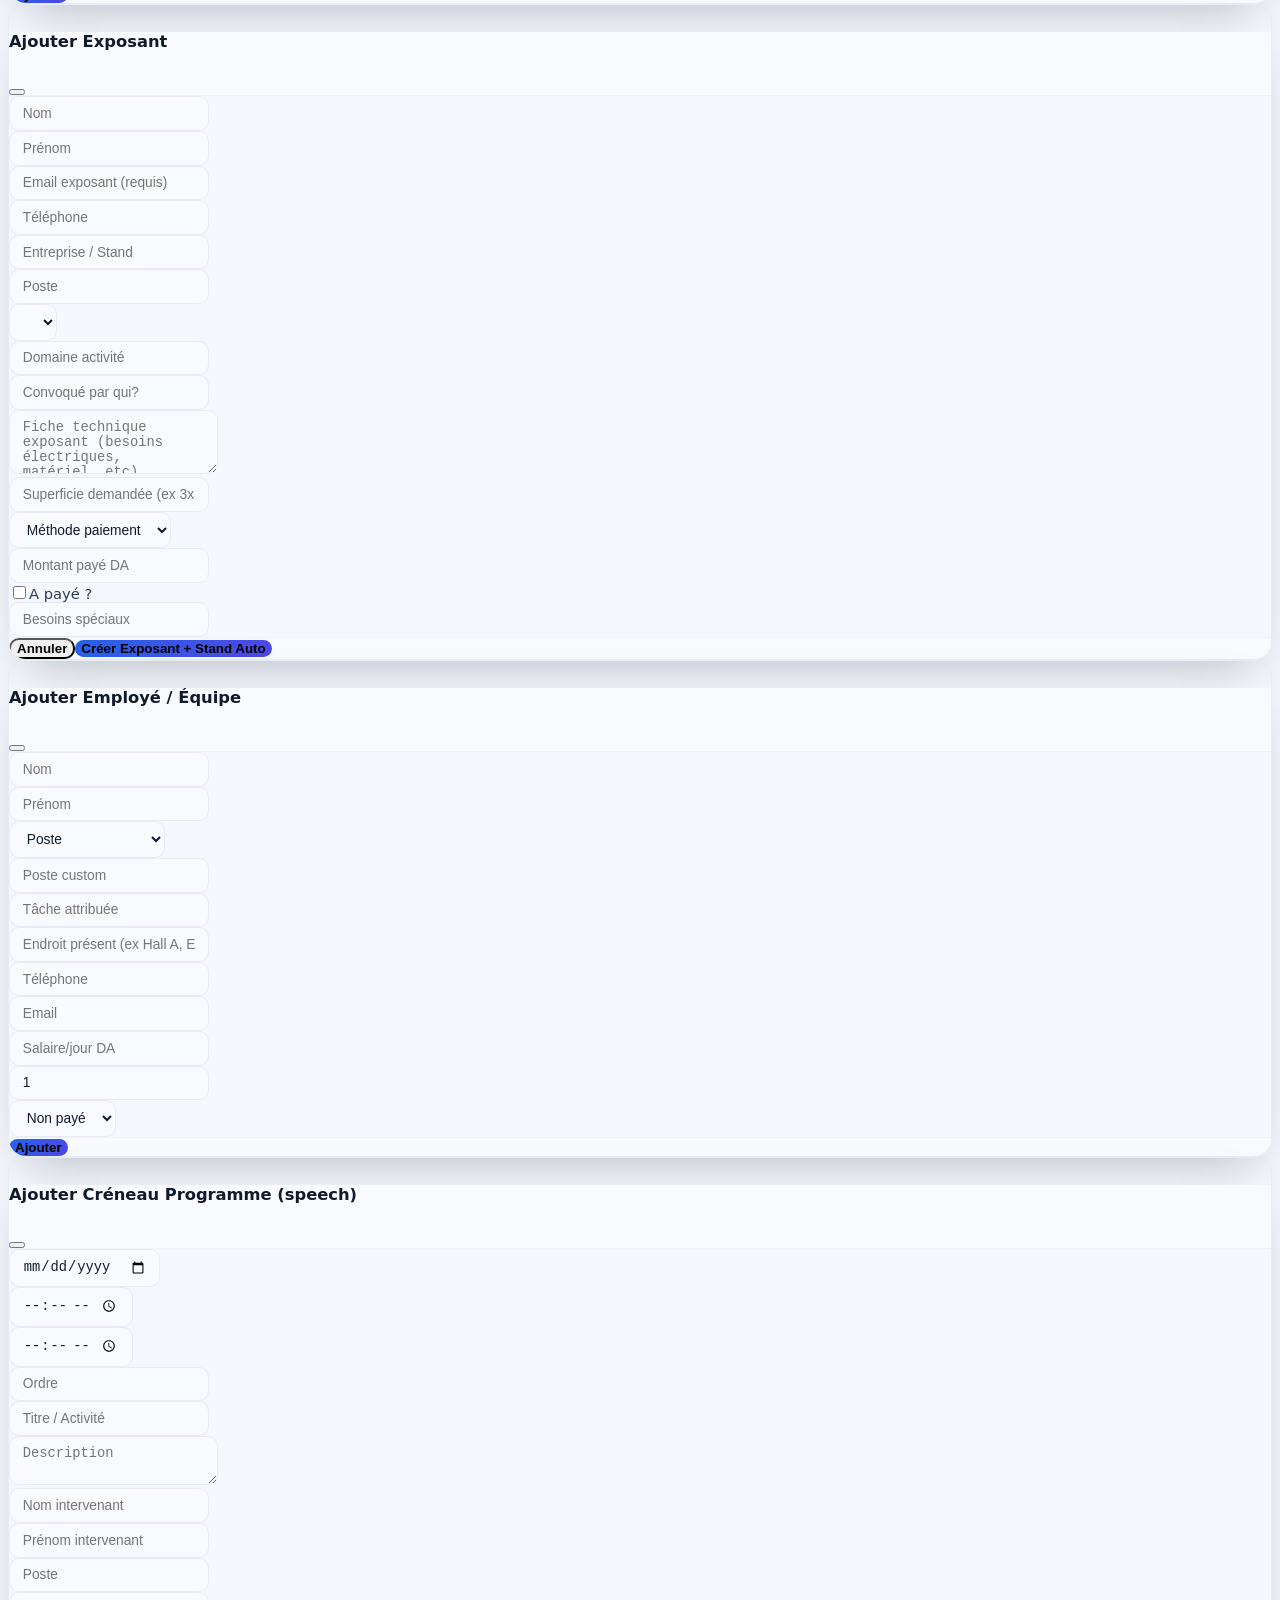
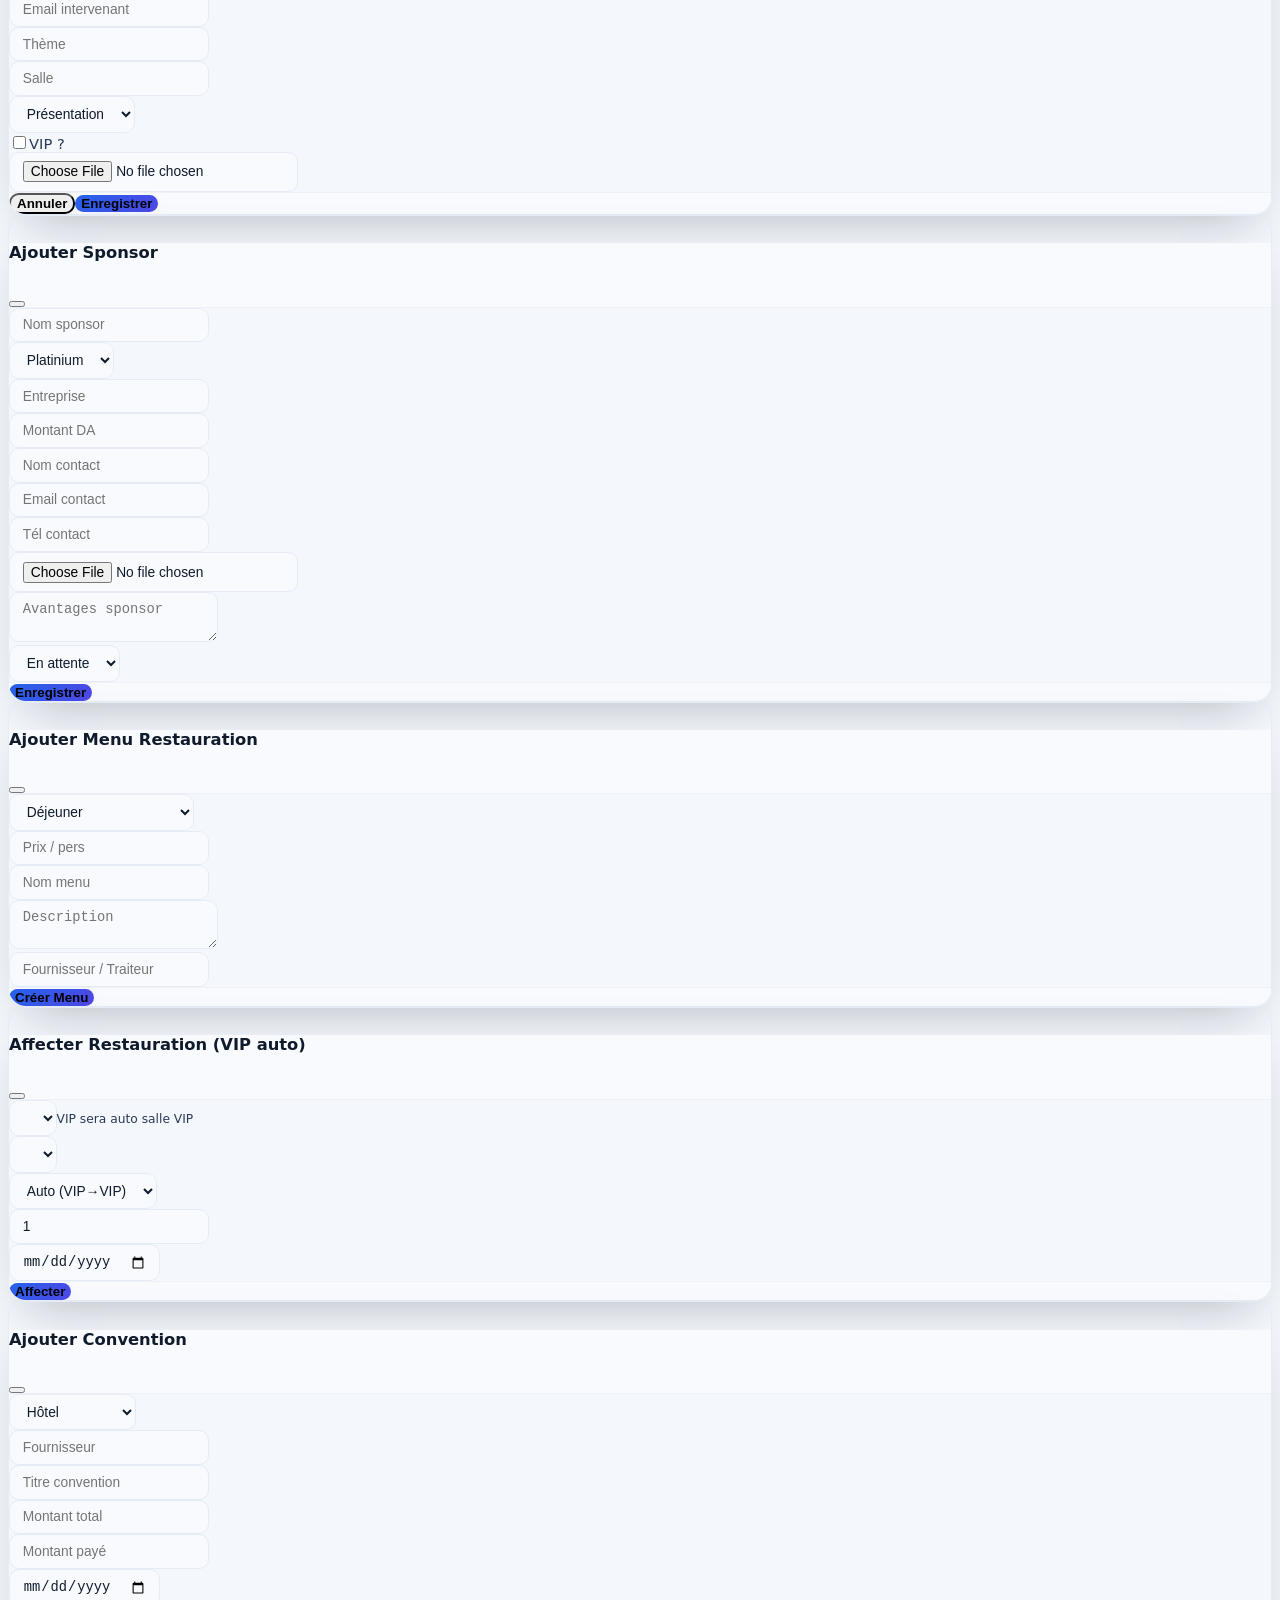
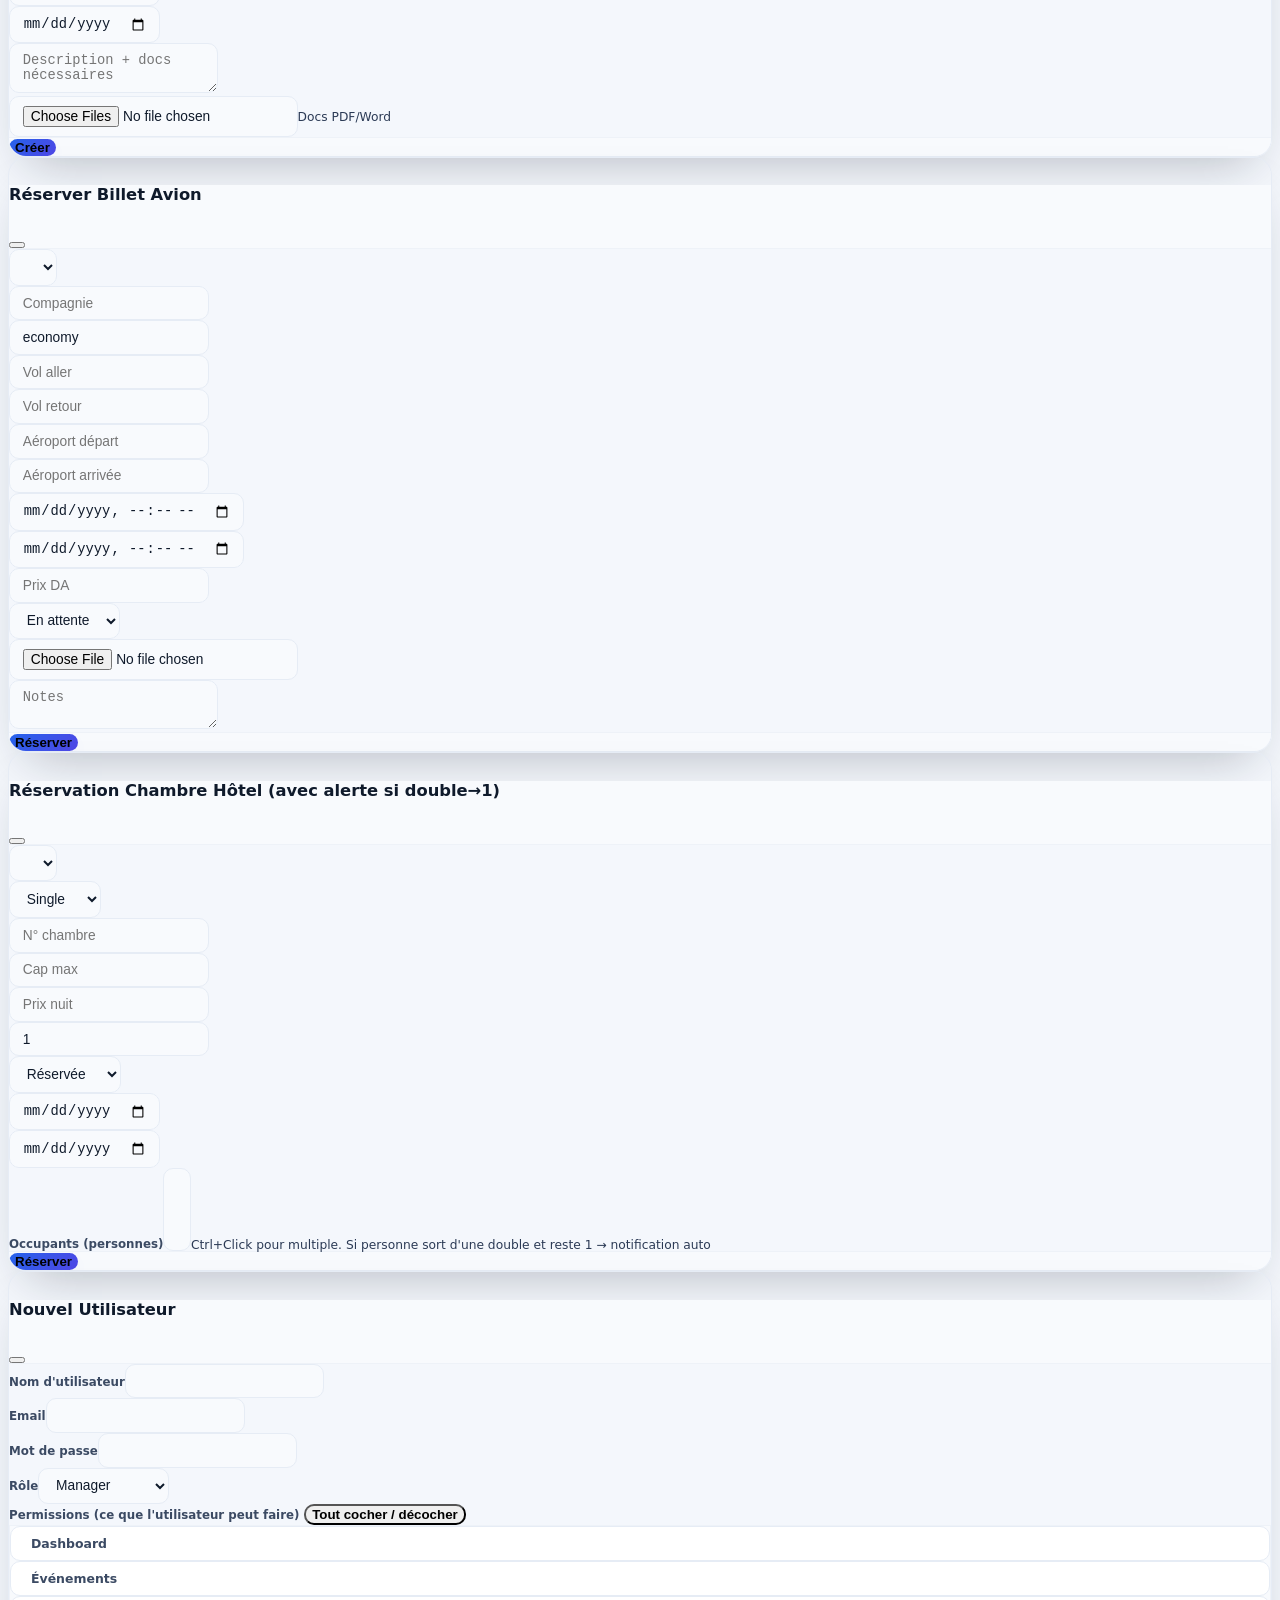
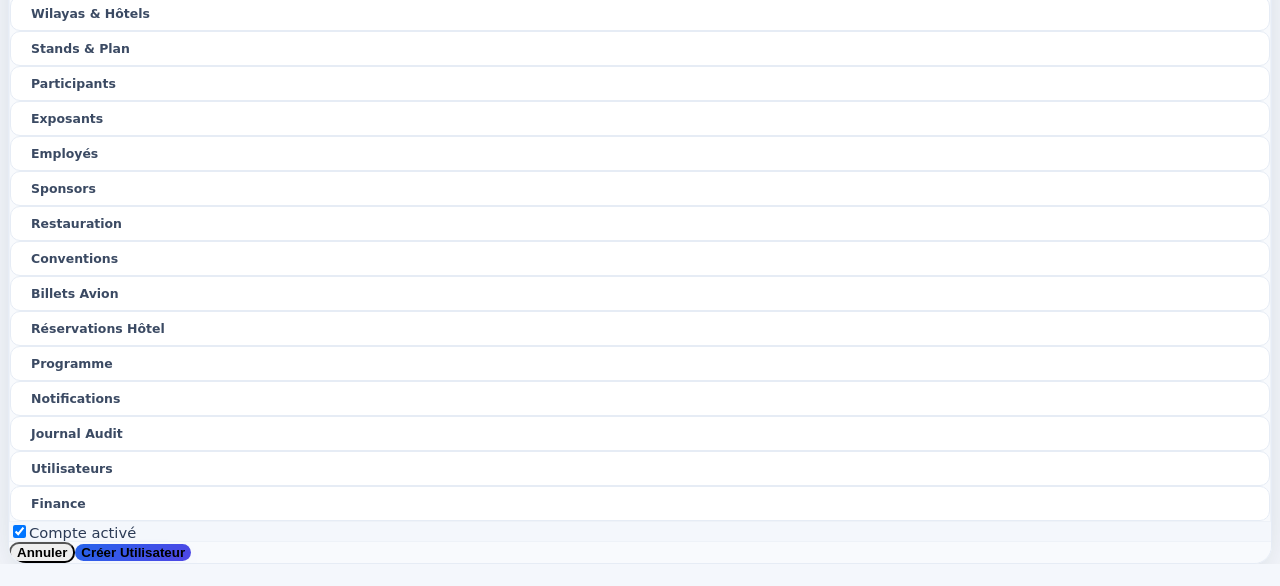
==== commit d7c54483: "fix: plan des stands agrandi et anti-debordement - Grille adaptative (auto-fill minmax) au lieu de 8" ====
--- a/public/index.html
+++ b/public/index.html
@@ -8,7 +8,7 @@
 <link href="vendor/fonts-gf.css" rel="stylesheet">
 <link href="vendor/bootstrap.min.css" rel="stylesheet">
 <link href="vendor/bootstrap-icons.css" rel="stylesheet">
-<link href="css/style.css?v=10" rel="stylesheet">
+<link href="css/style.css?v=11" rel="stylesheet">
 </head>
 <body>
 
@@ -206,7 +206,7 @@
 
           <!-- Main grid -->
           <div class="row g-3">
-            <div class="col-lg-7">
+            <div class="col-lg-6">
               <div class="card mb-3">
                 <div class="card-header"><span><i class="bi bi-wallet2 me-1"></i> Bilan Financier</span><span class="dash-header-note">Global</span></div>
                 <div class="card-body">
@@ -238,7 +238,7 @@
               </div>
             </div>
 
-            <div class="col-lg-5">
+            <div class="col-lg-6">
               <div class="card mb-3">
                 <div class="card-header"><span><i class="bi bi-grid-3x3 me-1"></i> Plan des Stands</span><span id="standsOccBadge" class="dash-header-note">—</span></div>
                 <div class="card-body">
@@ -308,7 +308,7 @@
             <button class="btn btn-sm btn-outline-primary" onclick="generateStands()">Générer Plan Auto</button>
             <button class="btn btn-sm btn-outline-danger" onclick="if(confirm('Supprimer tous stands?')) apiFetch('/stands/event/'+currentEventId+'/all',{method:'DELETE'}).then(()=>loadStandsPlan())">Vider</button>
           </div>
-        </div><div class="card-body"><div id="standsLegend"></div><div id="standsGrid" class="stand-grid mt-3"></div></div></div>
+        </div><div class="card-body"><div id="standsLegendFull"></div><div id="standsGridFull" class="stand-grid stand-grid-lg mt-3"></div></div></div>
       </div>
 
       <!-- EMPLOYES -->
--- a/public/css/style.css
+++ b/public/css/style.css
@@ -616,19 +616,30 @@
 /* ----------  Stands grid  ---------- */
 .stand-grid {
   display: grid;
-  grid-template-columns: repeat(8, 1fr);
+  /* Colonnes adaptatives : le plan remplit le cadre sans jamais déborder */
+  grid-template-columns: repeat(auto-fill, minmax(108px, 1fr));
   gap: 12px;
   background: var(--surface-2);
   padding: 20px;
   border-radius: 14px;
   border: 1px solid var(--line-2);
-}
+  max-width: 100%;
+}
+/* Page Stands & Plan : plus d'espace, cases plus grandes */
+.stand-grid-lg {
+  grid-template-columns: repeat(auto-fill, minmax(136px, 1fr));
+  gap: 14px;
+  padding: 24px;
+}
+.stand-grid > .w-100 { grid-column: 1 / -1; }
 .stand-box {
   border-radius: 12px;
   padding: 12px 10px;
   text-align: center;
   font-size: .72rem;
   min-height: 86px;
+  min-width: 0;
+  overflow: hidden;
   display: flex;
   flex-direction: column;
   justify-content: center;
@@ -636,6 +647,14 @@
   cursor: pointer;
   transition: all .18s ease;
   border: 1.5px solid transparent;
+}
+/* Textes tronqués avec ellipse : rien ne déborde de la case */
+.stand-box strong, .stand-box small {
+  display: block;
+  max-width: 100%;
+  overflow: hidden;
+  text-overflow: ellipsis;
+  white-space: nowrap;
 }
 .stand-box strong { font-size: .86rem; font-family: var(--font-display); font-weight: 800; }
 .stand-box small { opacity: .85; }
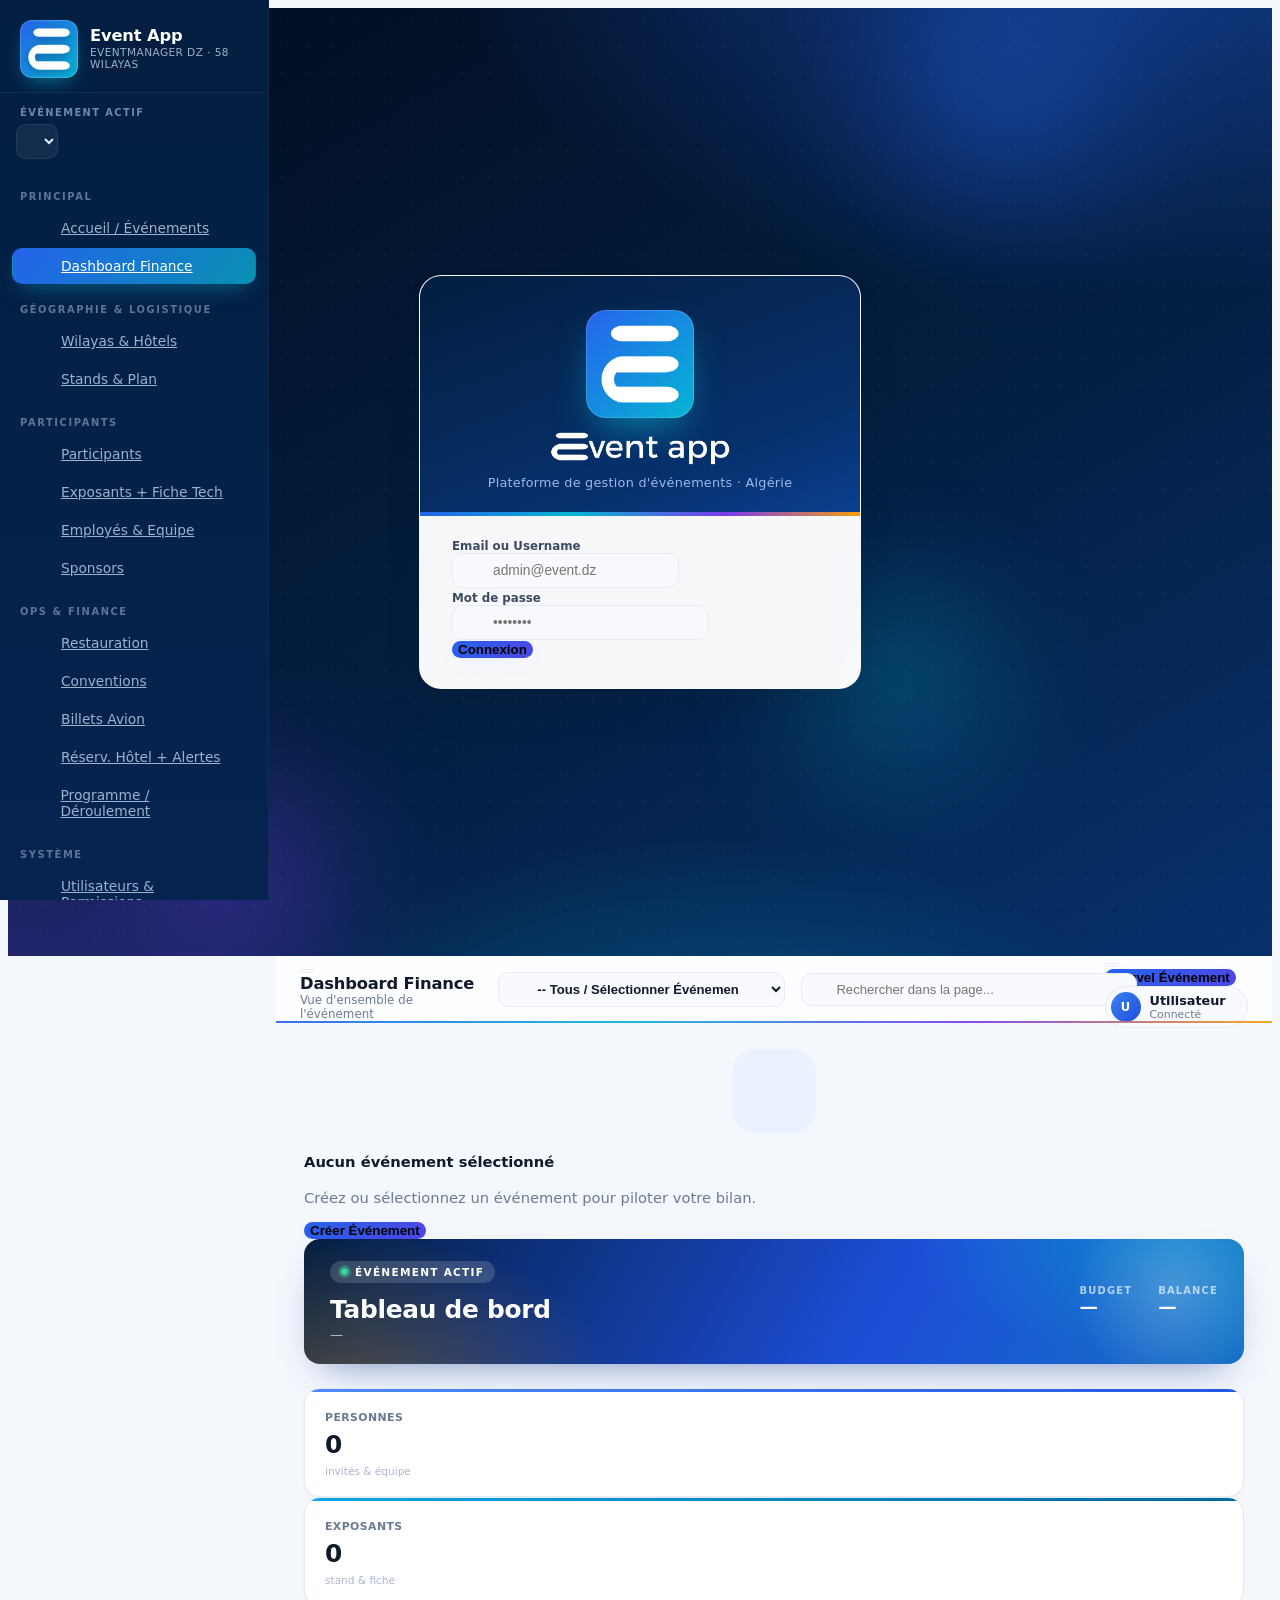
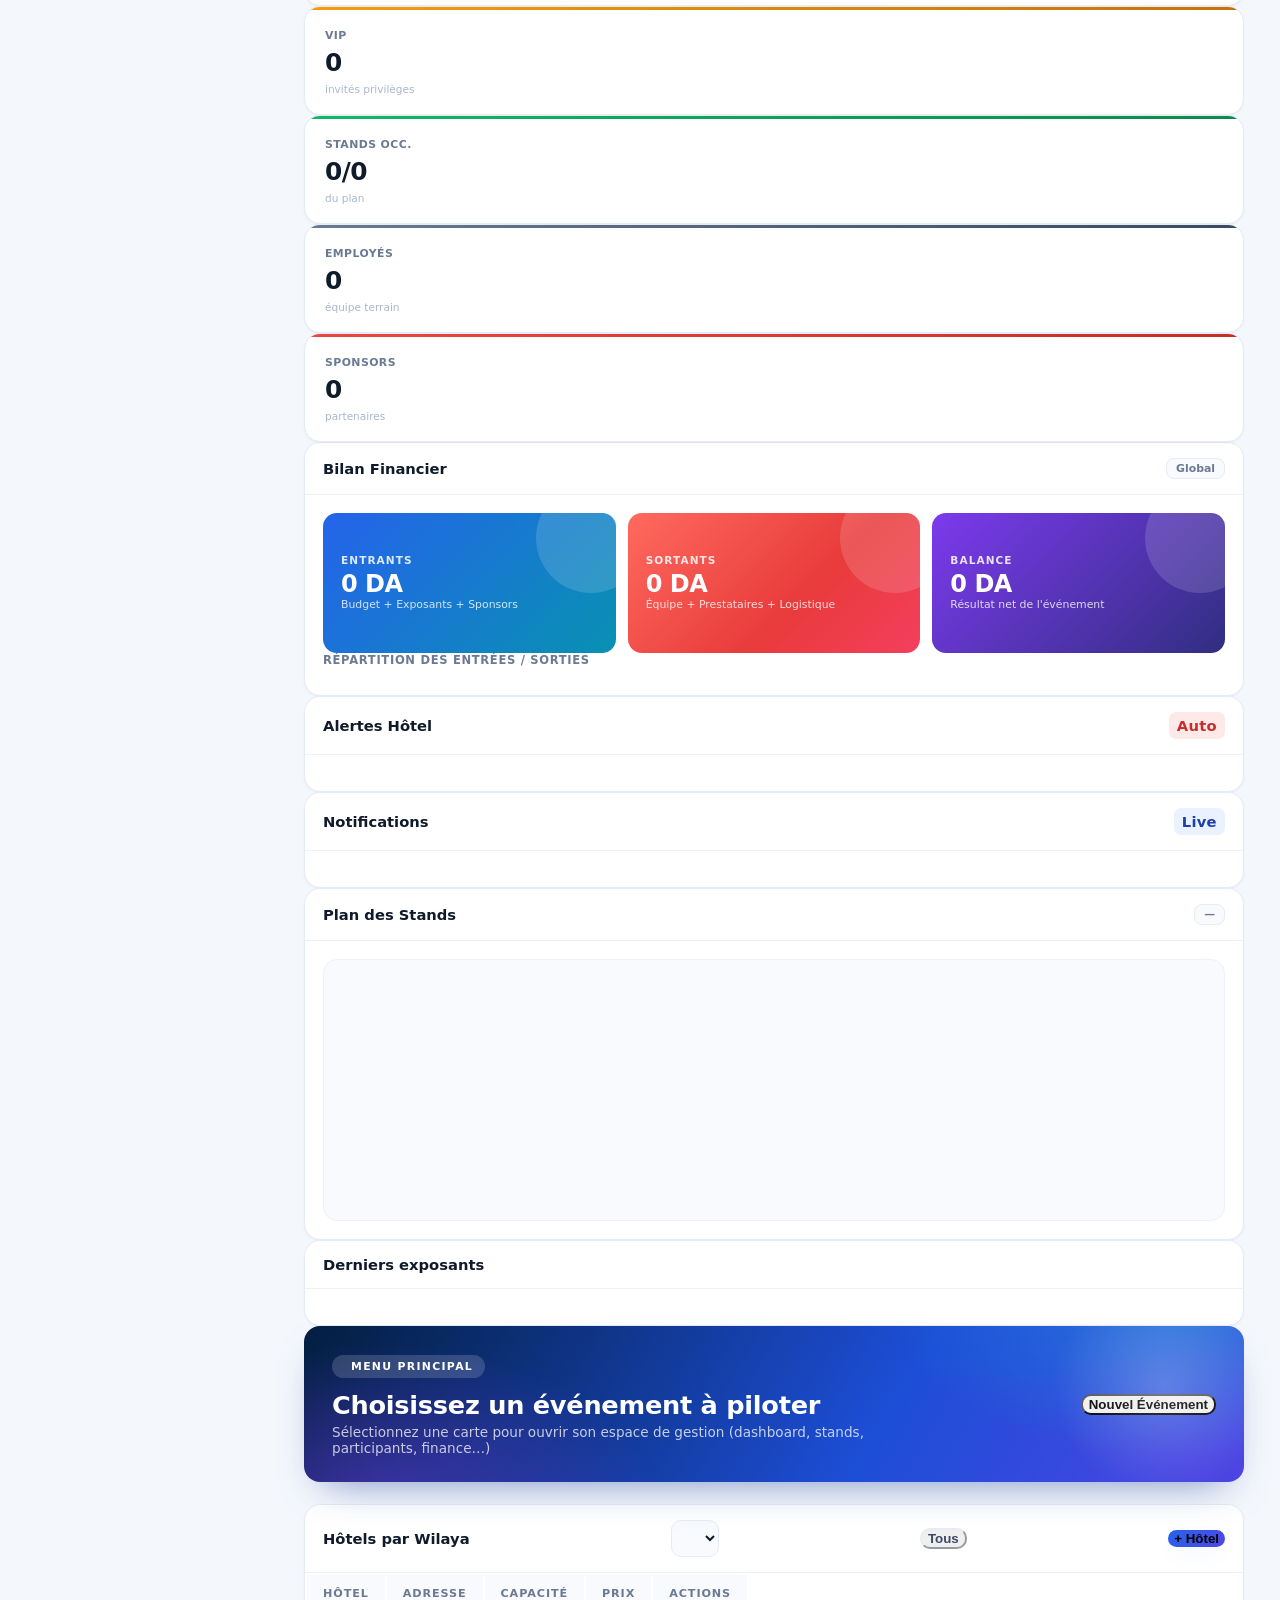
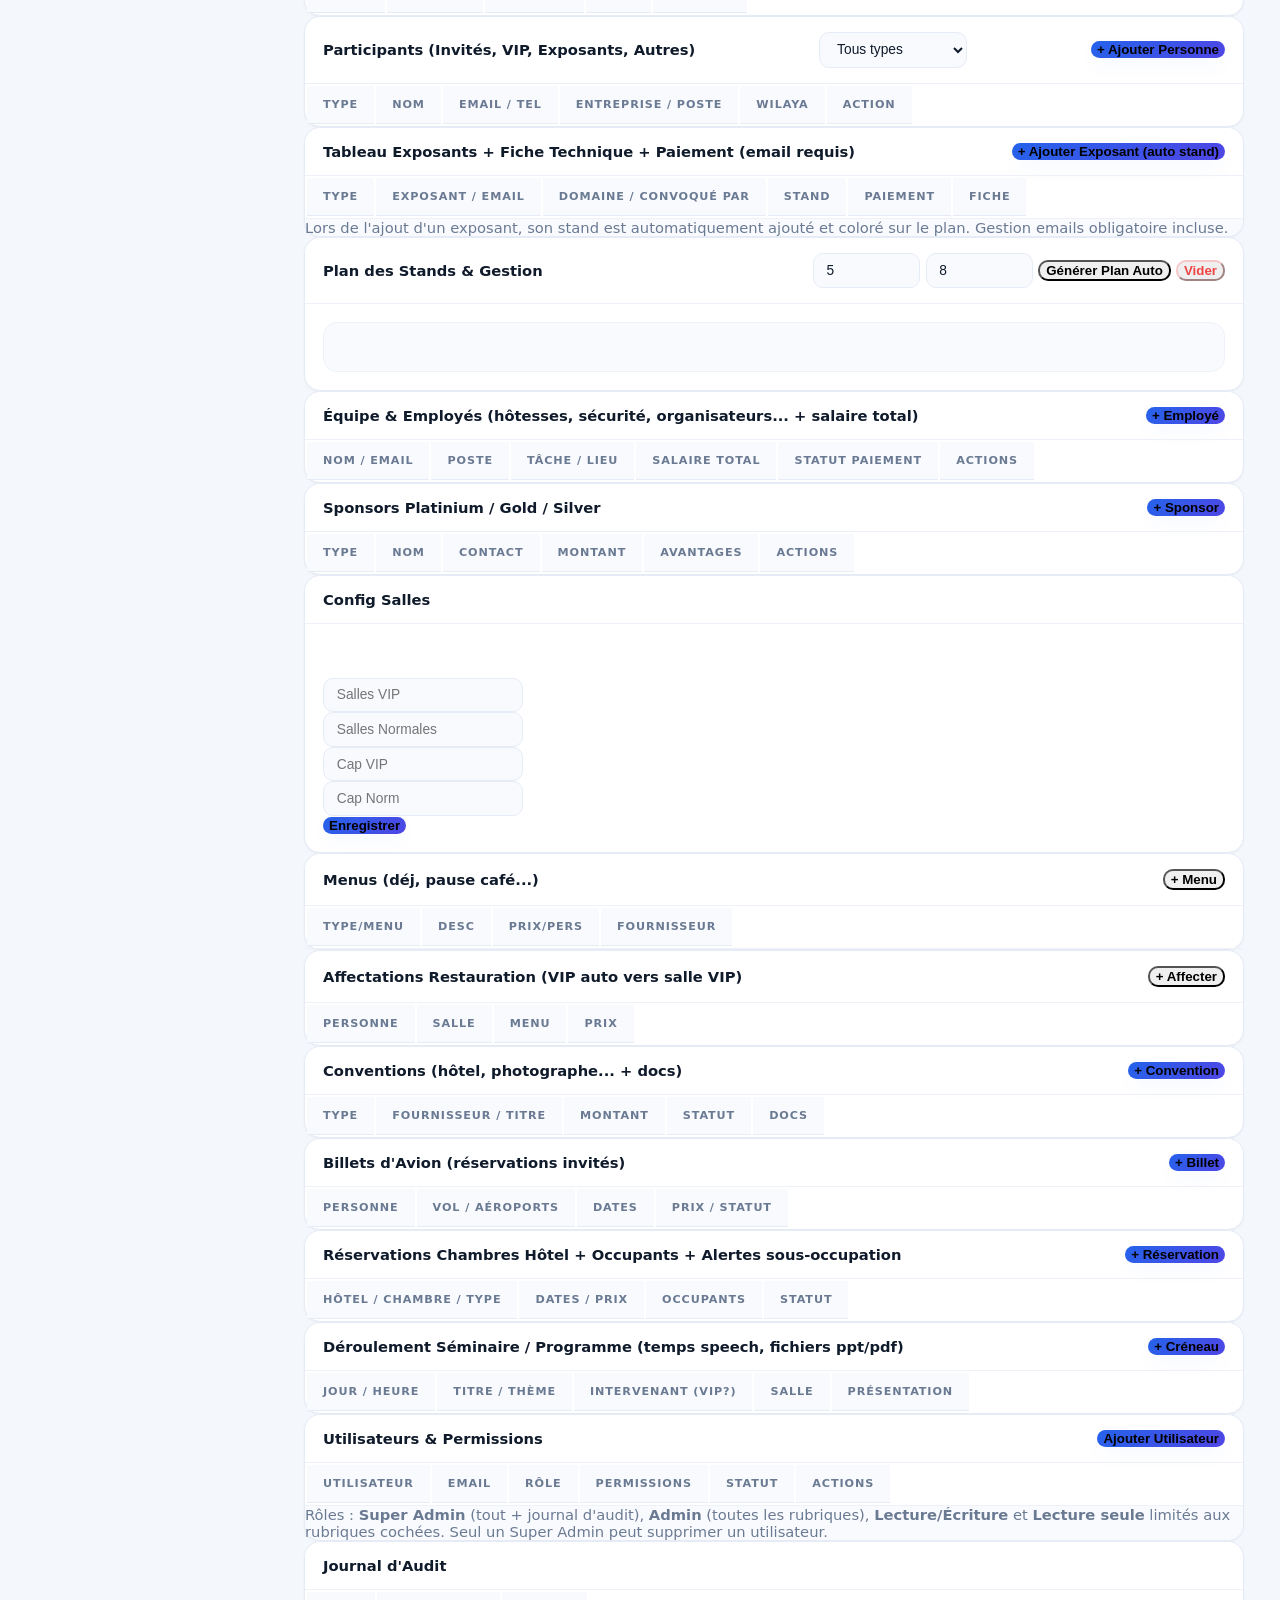
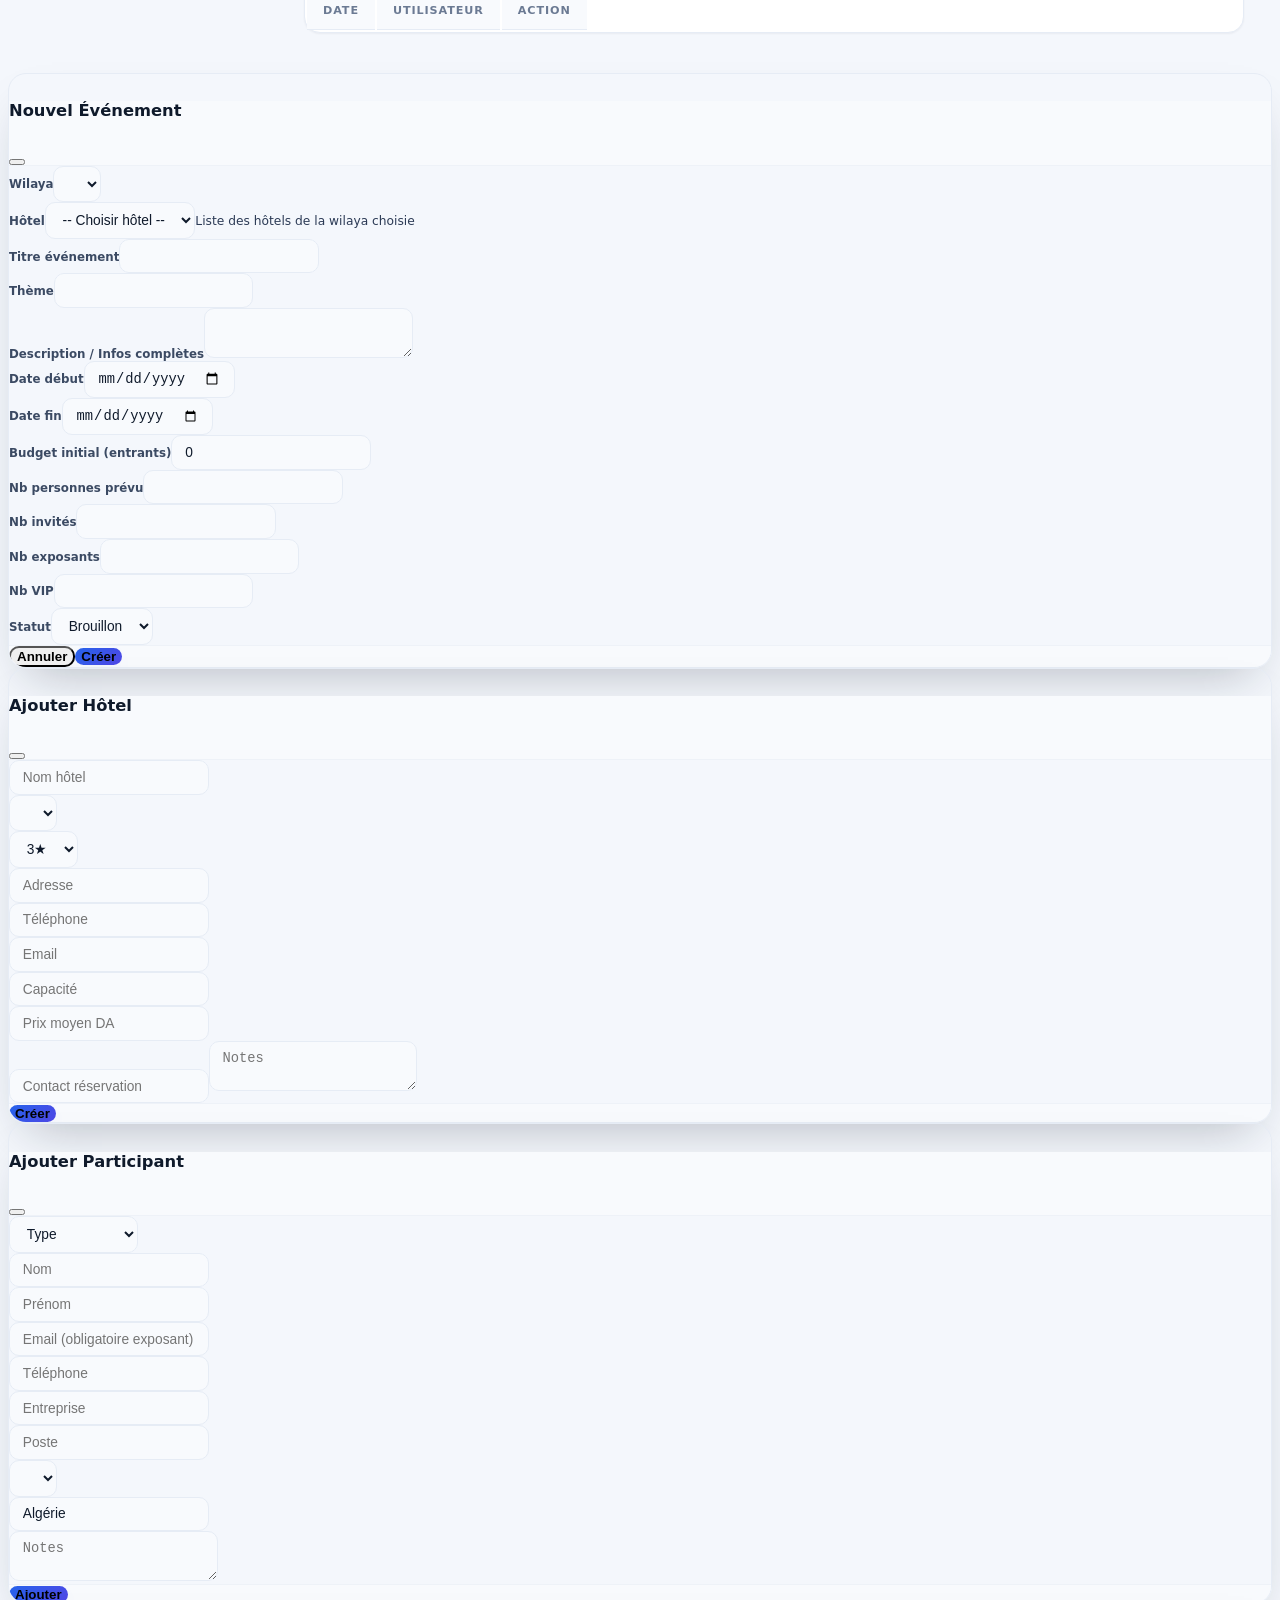
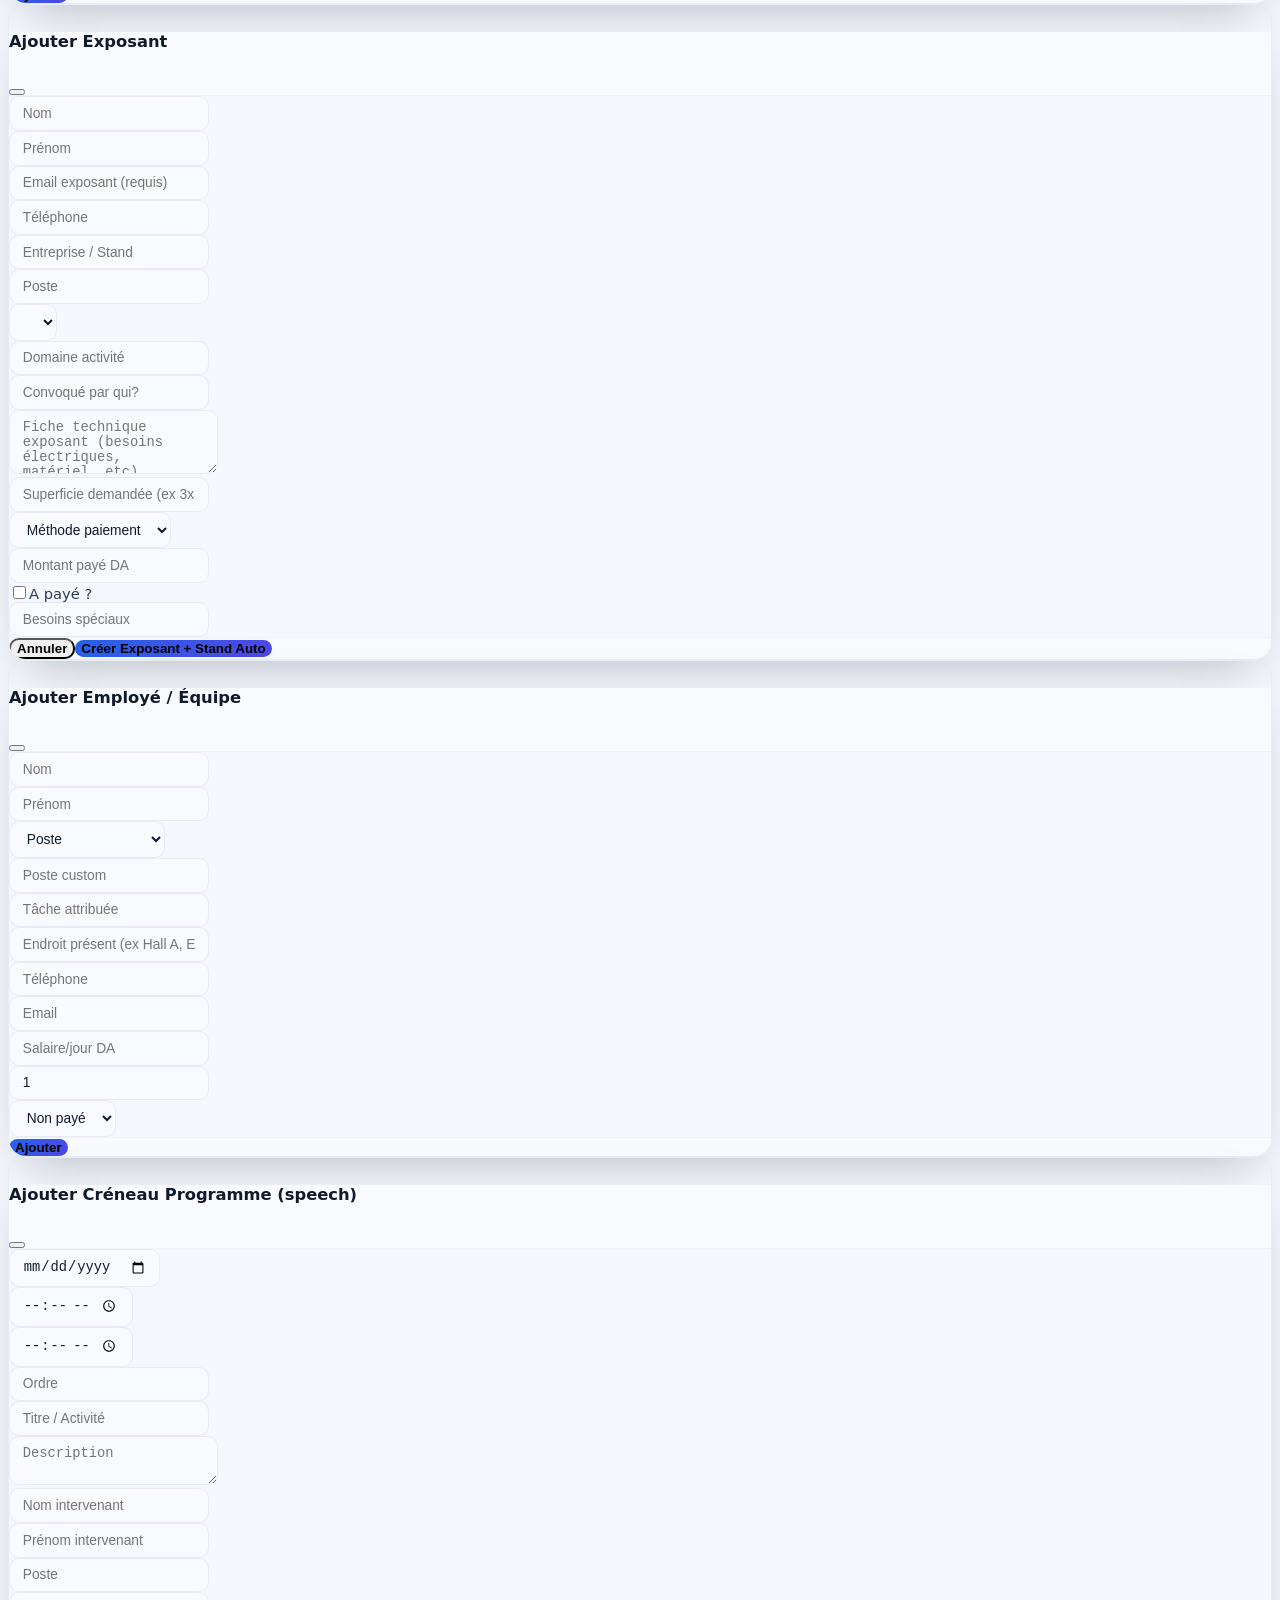
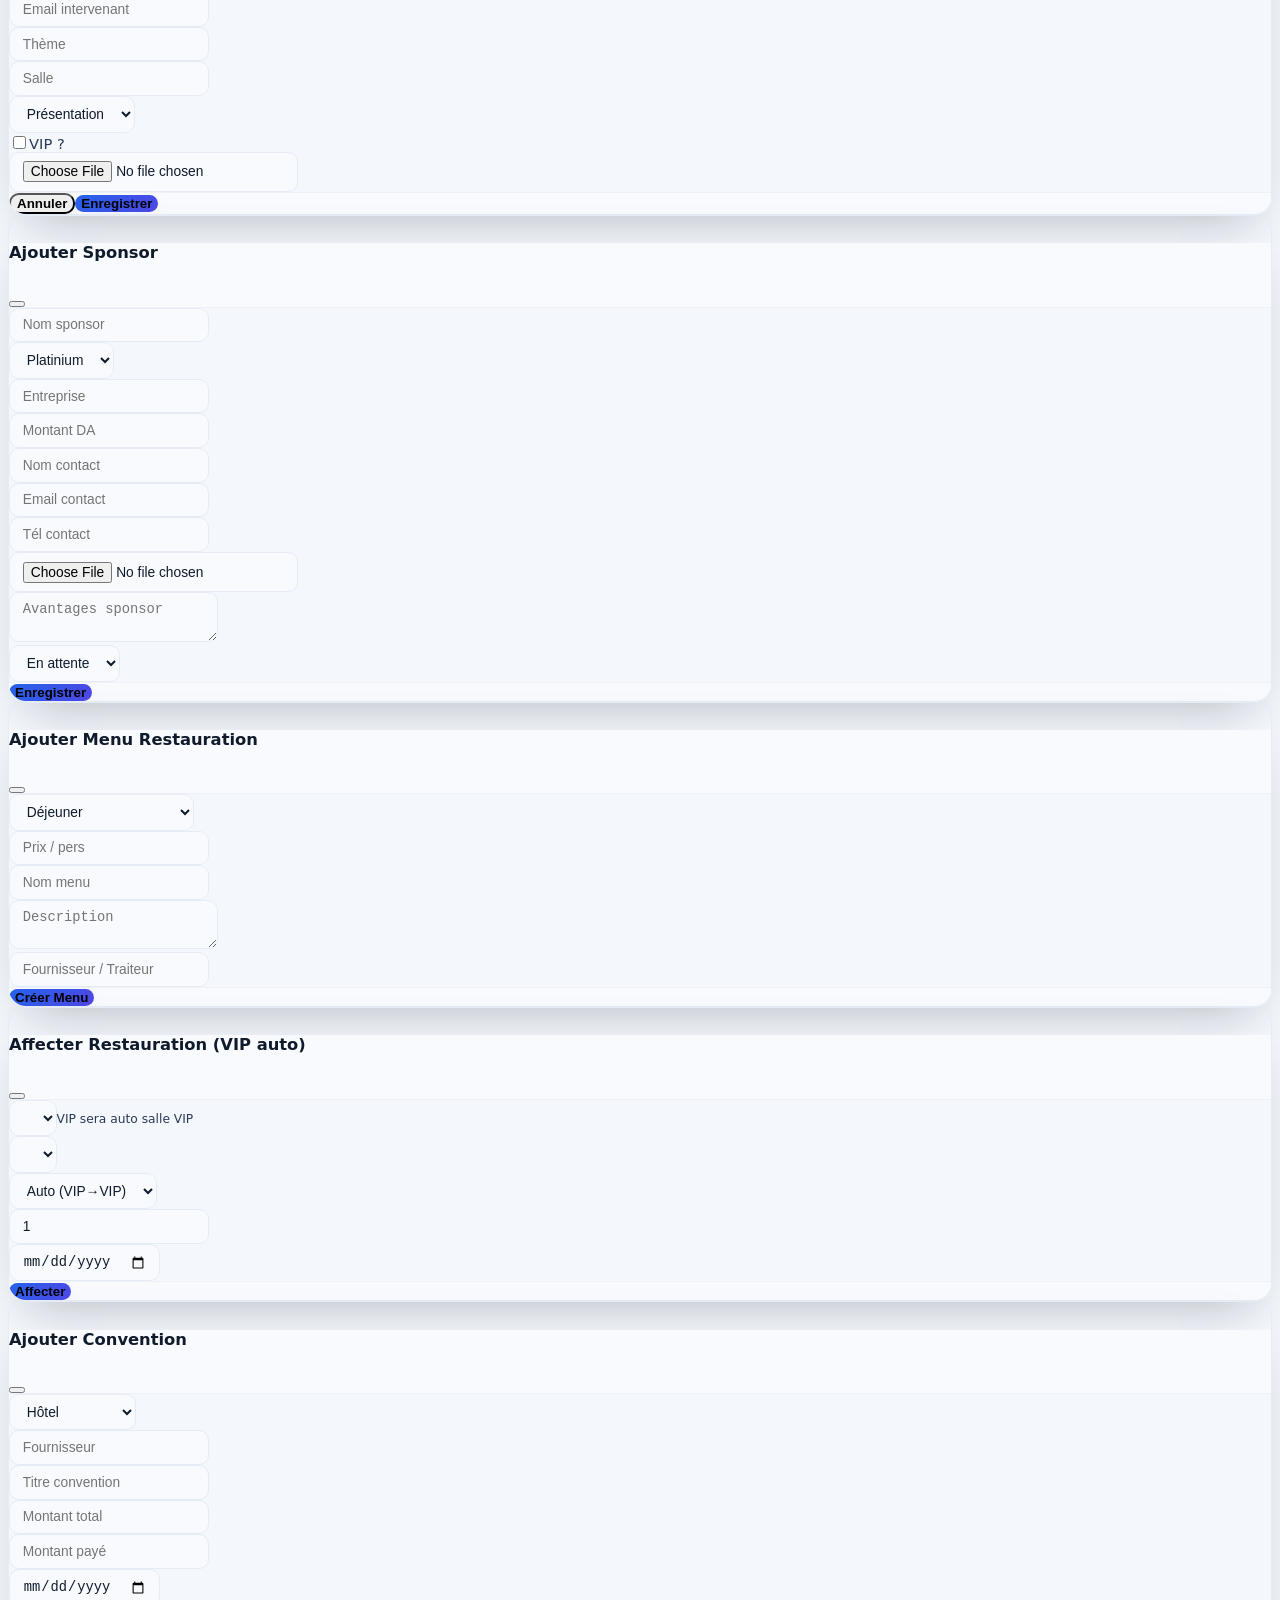
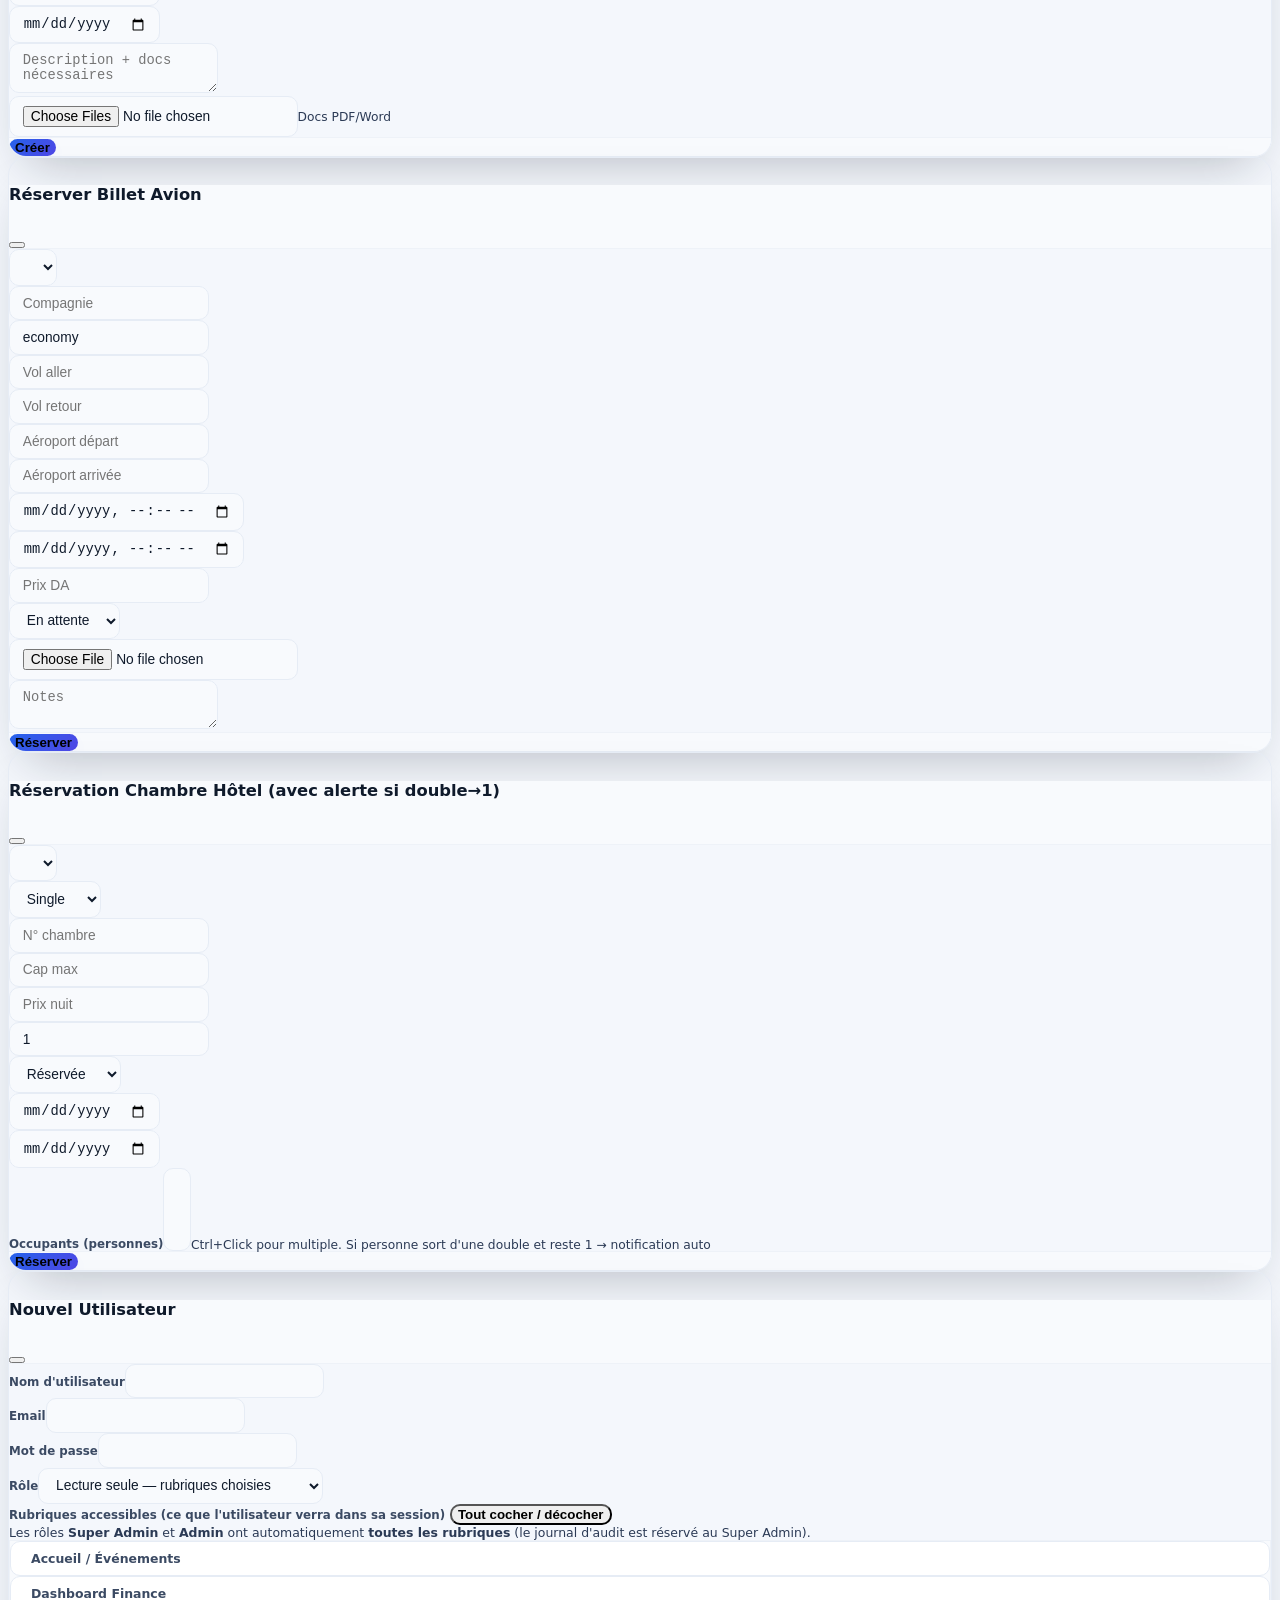
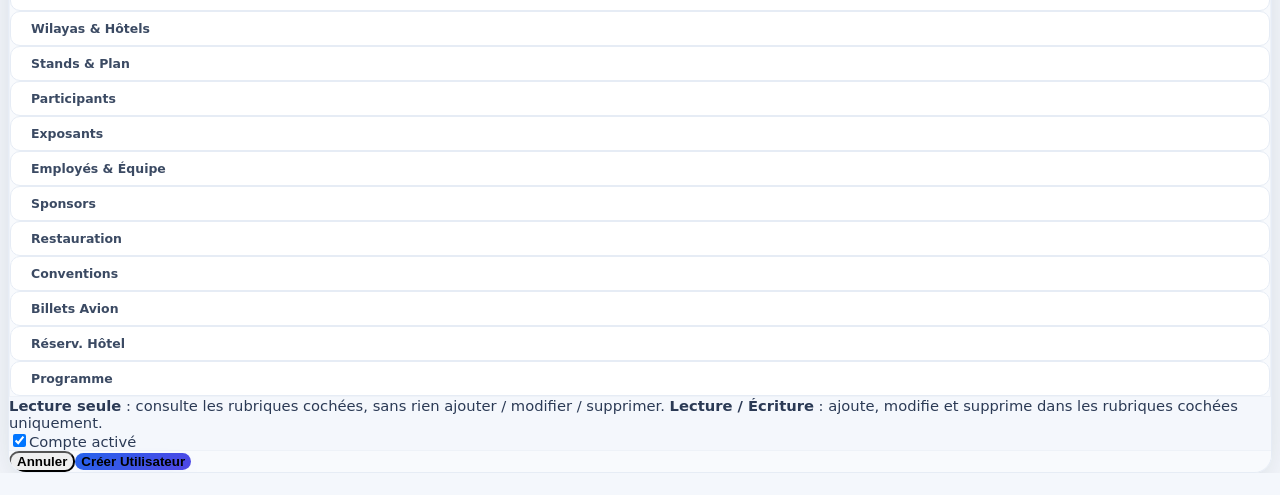
==== commit f06c6085: "feat: nouveaux roles + permissions par rubrique enforcees partout Roles (manager & finance supprimes" ====
--- a/public/index.html
+++ b/public/index.html
@@ -8,7 +8,7 @@
 <link href="vendor/fonts-gf.css" rel="stylesheet">
 <link href="vendor/bootstrap.min.css" rel="stylesheet">
 <link href="vendor/bootstrap-icons.css" rel="stylesheet">
-<link href="css/style.css?v=11" rel="stylesheet">
+<link href="css/style.css?v=12" rel="stylesheet">
 </head>
 <body>
 
@@ -371,7 +371,7 @@
               <tbody id="usersTableBody"></tbody>
             </table>
           </div>
-          <div class="card-footer small text-muted"><i class="bi bi-info-circle me-1"></i>Les rôles prédéfinis (super_admin, admin, manager, finance, viewer) sont complétés par des permissions détaillées par module. Seul un super_admin peut supprimer un utilisateur.</div>
+          <div class="card-footer small text-muted"><i class="bi bi-info-circle me-1"></i>Rôles : <b>Super Admin</b> (tout + journal d'audit), <b>Admin</b> (toutes les rubriques), <b>Lecture/Écriture</b> et <b>Lecture seule</b> limités aux rubriques cochées. Seul un Super Admin peut supprimer un utilisateur.</div>
         </div>
       </div>
 
@@ -505,25 +505,31 @@
   <div class="col-md-6"><label class="form-label">Nom d'utilisateur</label><input name="username" id="userUsername" class="form-control" required></div>
   <div class="col-md-6"><label class="form-label">Email</label><input name="email" id="userEmail" type="email" class="form-control" required></div>
   <div class="col-md-6"><label class="form-label">Mot de passe</label><input name="password" id="userPassword" type="password" class="form-control" autocomplete="new-password"></div>
-  <div class="col-md-6"><label class="form-label">Rôle</label><select name="role" id="userRoleSelect" class="form-select">
-    <option value="super_admin">Super Admin</option>
-    <option value="admin">Admin</option>
-    <option value="manager" selected>Manager</option>
-    <option value="finance">Finance</option>
-    <option value="viewer">Lecture seule</option>
+  <div class="col-md-6"><label class="form-label">Rôle</label><select name="role" id="userRoleSelect" class="form-select" onchange="onUserRoleChange()">
+    <option value="super_admin">Super Admin — tout + journal d'audit</option>
+    <option value="admin">Admin — toutes les rubriques</option>
+    <option value="editor">Lecture / Écriture — rubriques choisies</option>
+    <option value="viewer" selected>Lecture seule — rubriques choisies</option>
   </select></div>
   <div class="col-12">
     <div class="d-flex justify-content-between align-items-center">
-      <label class="form-label mb-0">Permissions (ce que l'utilisateur peut faire)</label>
+      <label class="form-label mb-0">Rubriques accessibles (ce que l'utilisateur verra dans sa session)</label>
       <button type="button" class="btn btn-sm btn-outline-primary" onclick="toggleAllPerms()"><i class="bi bi-check2-all me-1"></i>Tout cocher / décocher</button>
     </div>
+    <div id="permPrivNote" class="alert alert-info py-2 mt-2 d-none" style="font-size:.78rem">
+      <i class="bi bi-shield-check me-1"></i>Les rôles <b>Super Admin</b> et <b>Admin</b> ont automatiquement <b>toutes les rubriques</b> (le journal d'audit est réservé au Super Admin).
+    </div>
     <div class="row g-2 mt-2 p-3 rounded" style="background:var(--surface-2);border:1px solid var(--line-2)" id="permGrid"></div>
+    <div class="form-text mt-2" id="permRoleHint">
+      <b>Lecture seule</b> : consulte les rubriques cochées, sans rien ajouter / modifier / supprimer.
+      <b>Lecture / Écriture</b> : ajoute, modifie et supprime dans les rubriques cochées uniquement.
+    </div>
   </div>
   <div class="col-12"><div class="form-check form-switch"><input class="form-check-input" type="checkbox" name="is_active" id="userActive" checked><label class="form-check-label" for="userActive">Compte activé</label></div></div>
 </div><div class="modal-footer"><button class="btn btn-secondary" data-bs-dismiss="modal">Annuler</button><button type="submit" class="btn btn-primary" id="userSubmitBtn">Créer Utilisateur</button></div></form></div></div></div>
 
 <script src="vendor/bootstrap.bundle.min.js"></script>
-<script src="js/app.js?v=8"></script>
+<script src="js/app.js?v=9"></script>
 <script>
 // Flèche latérale : ouvrir / fermer le menu (petits écrans) — 100% autonome
 (function(){
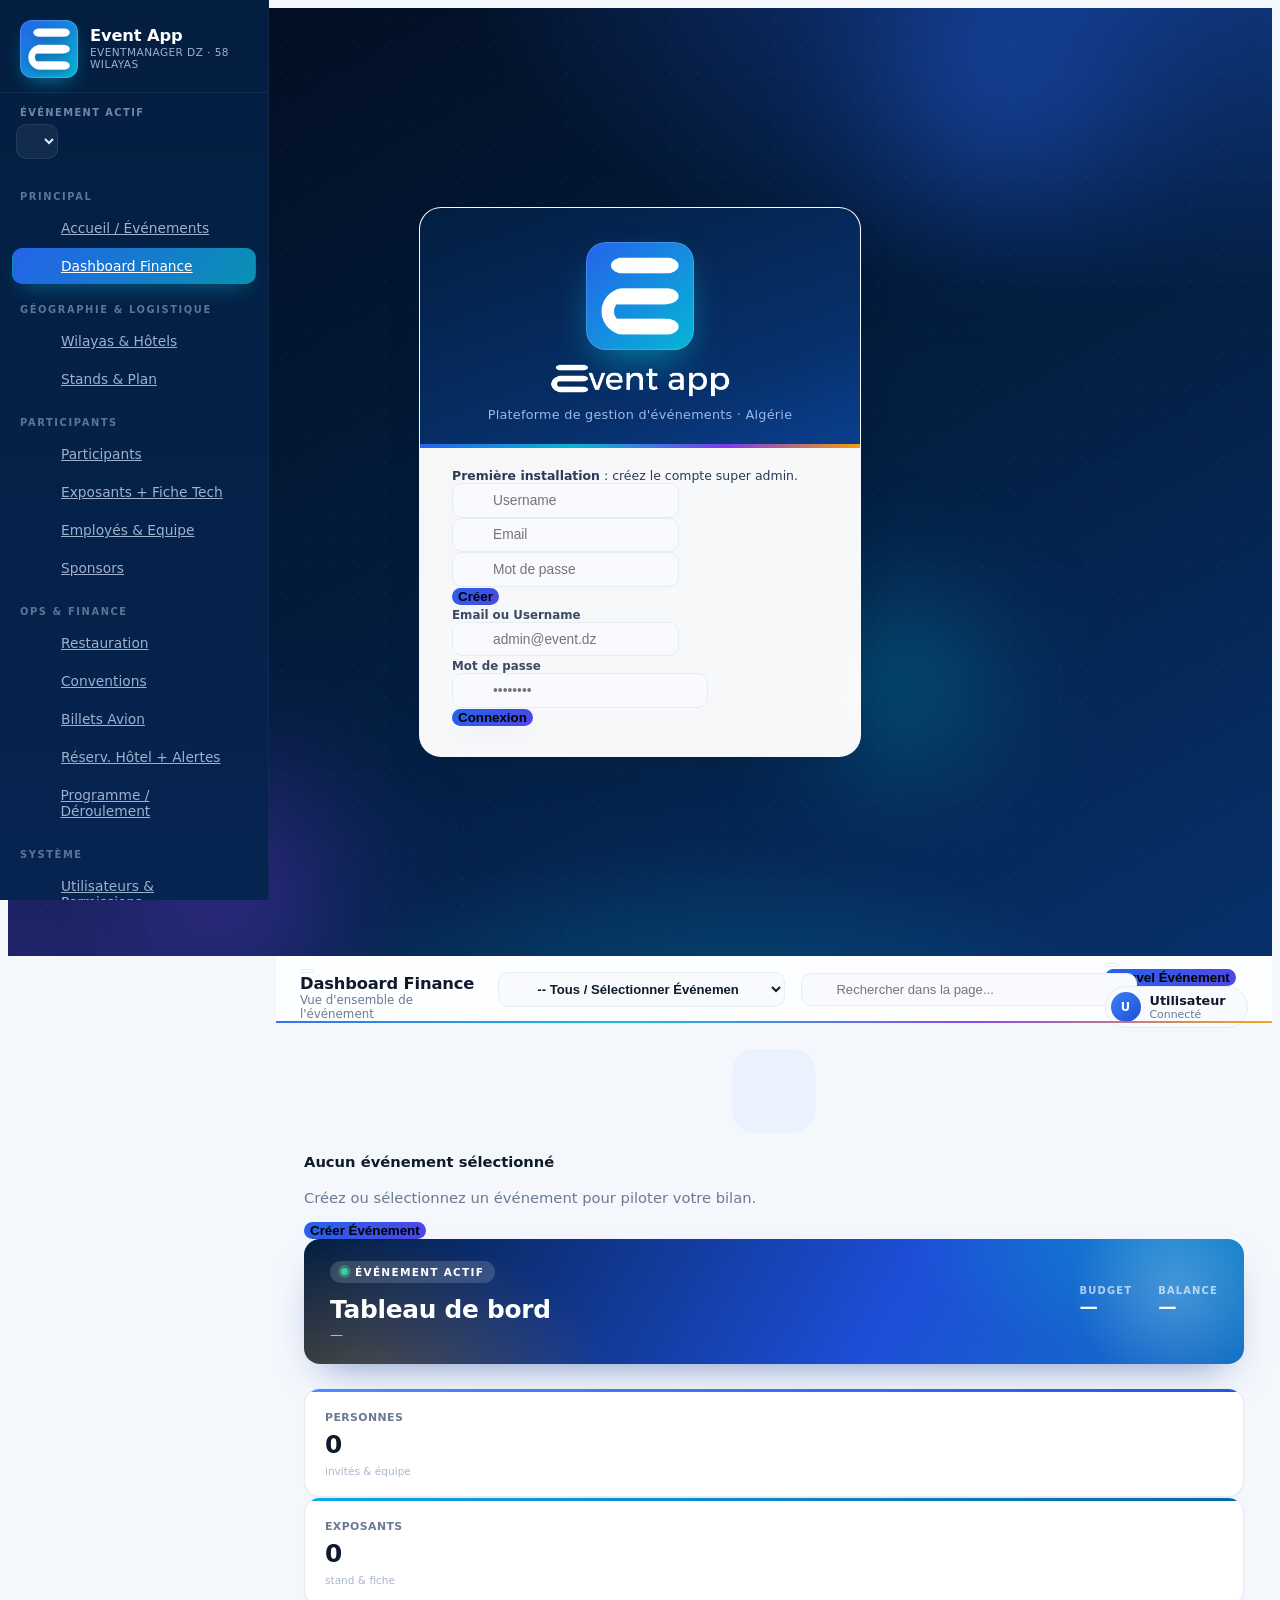
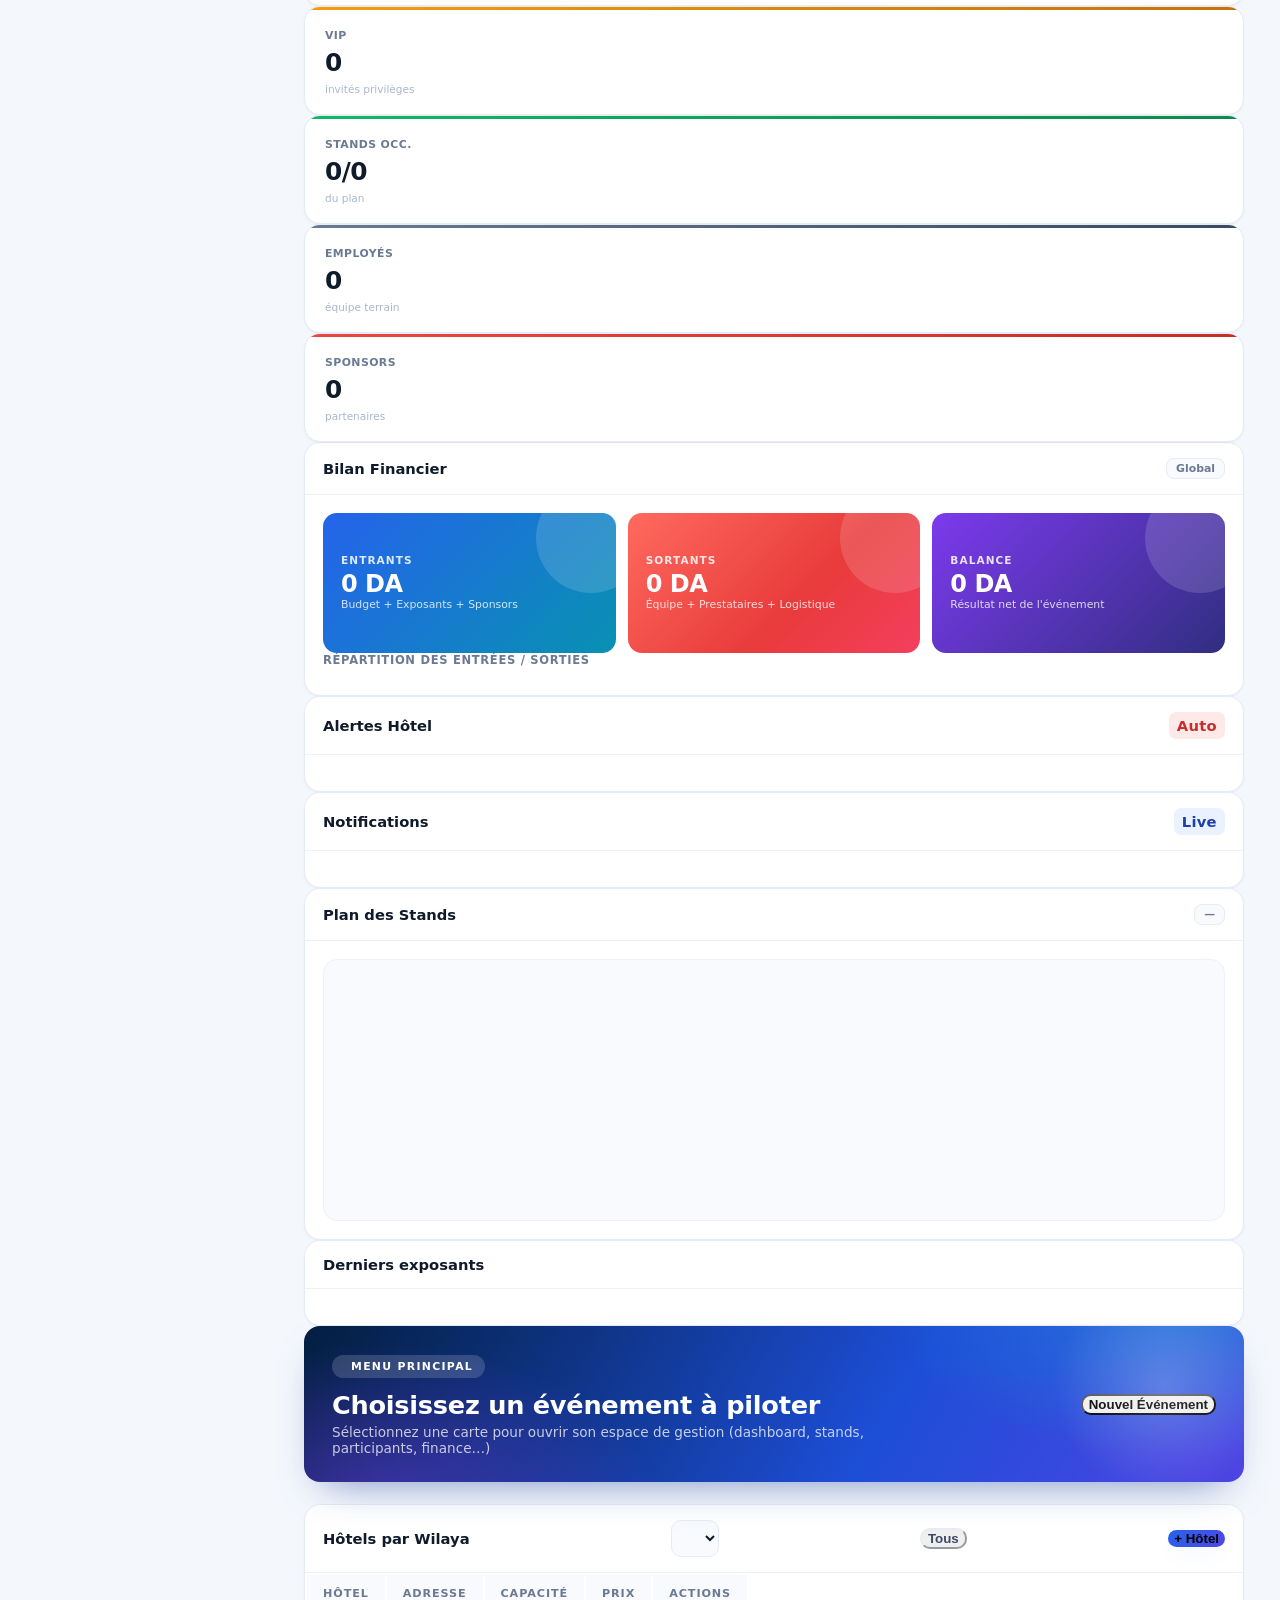
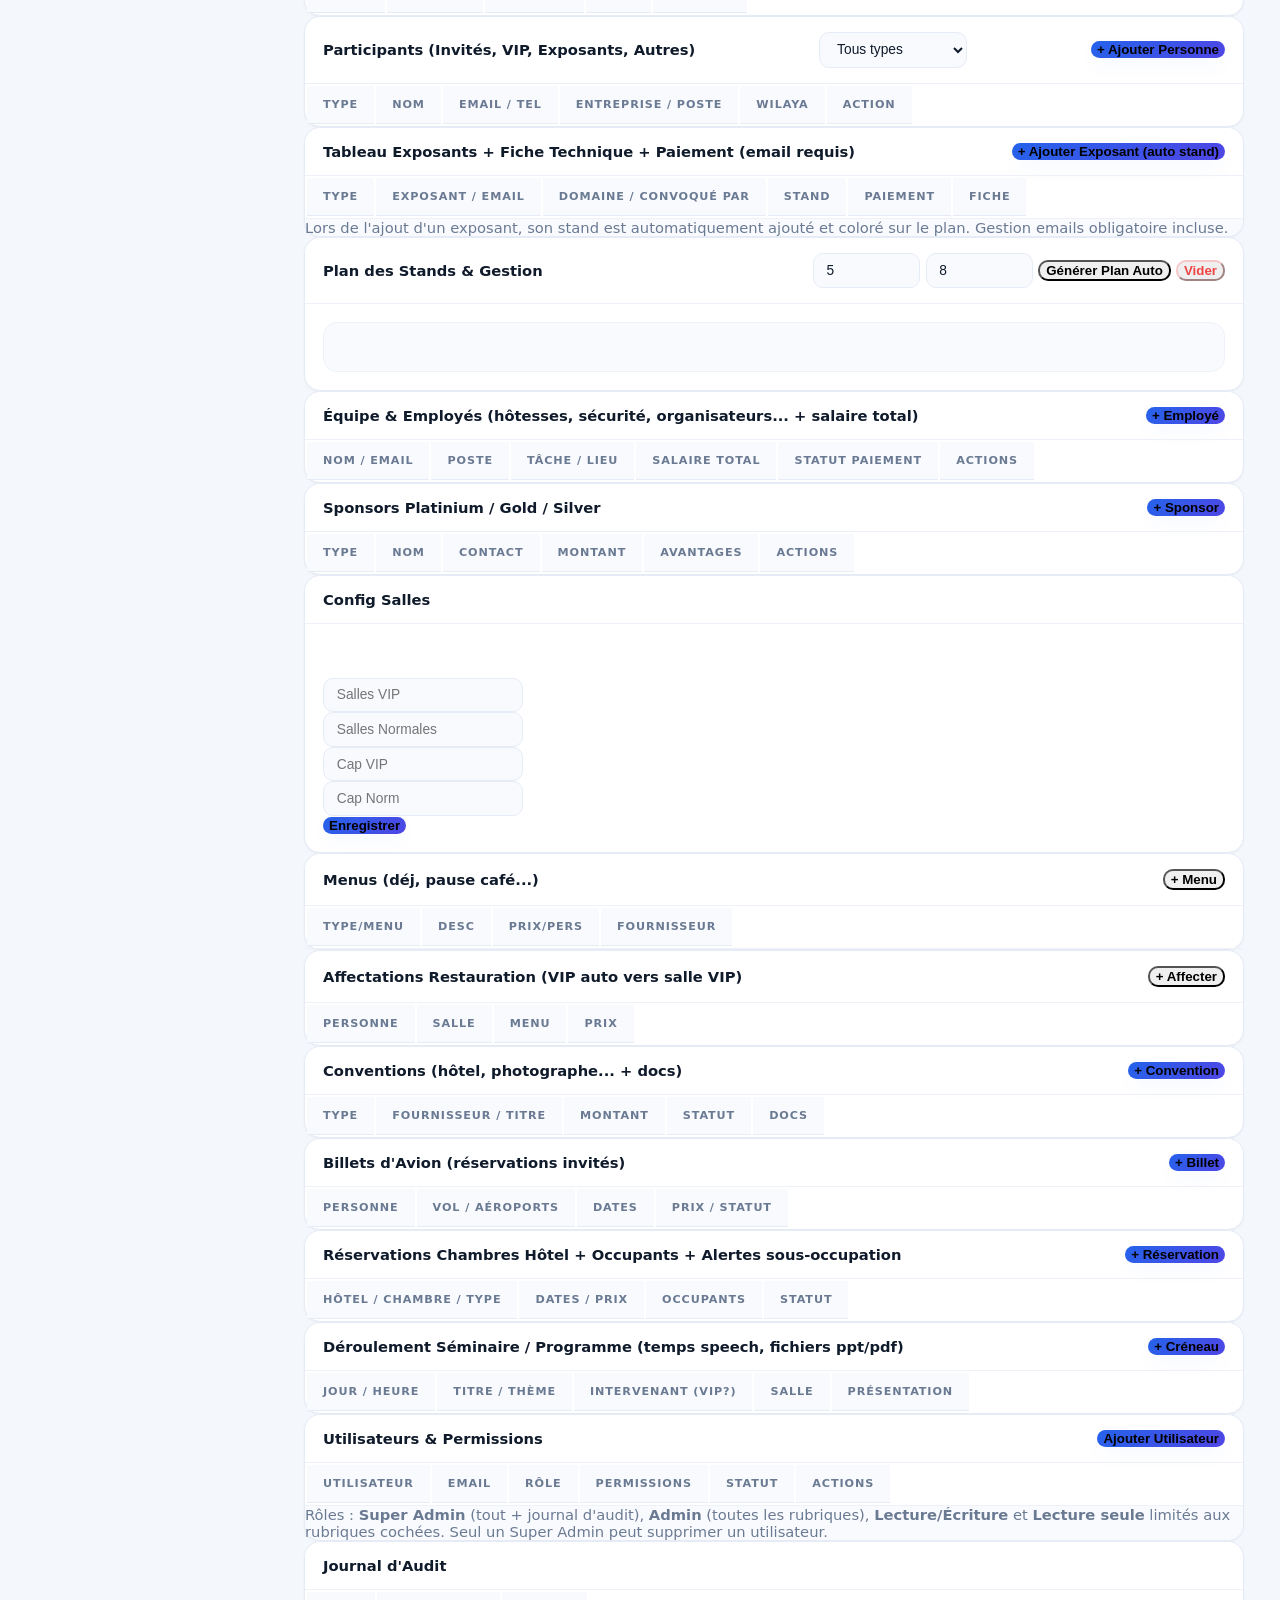
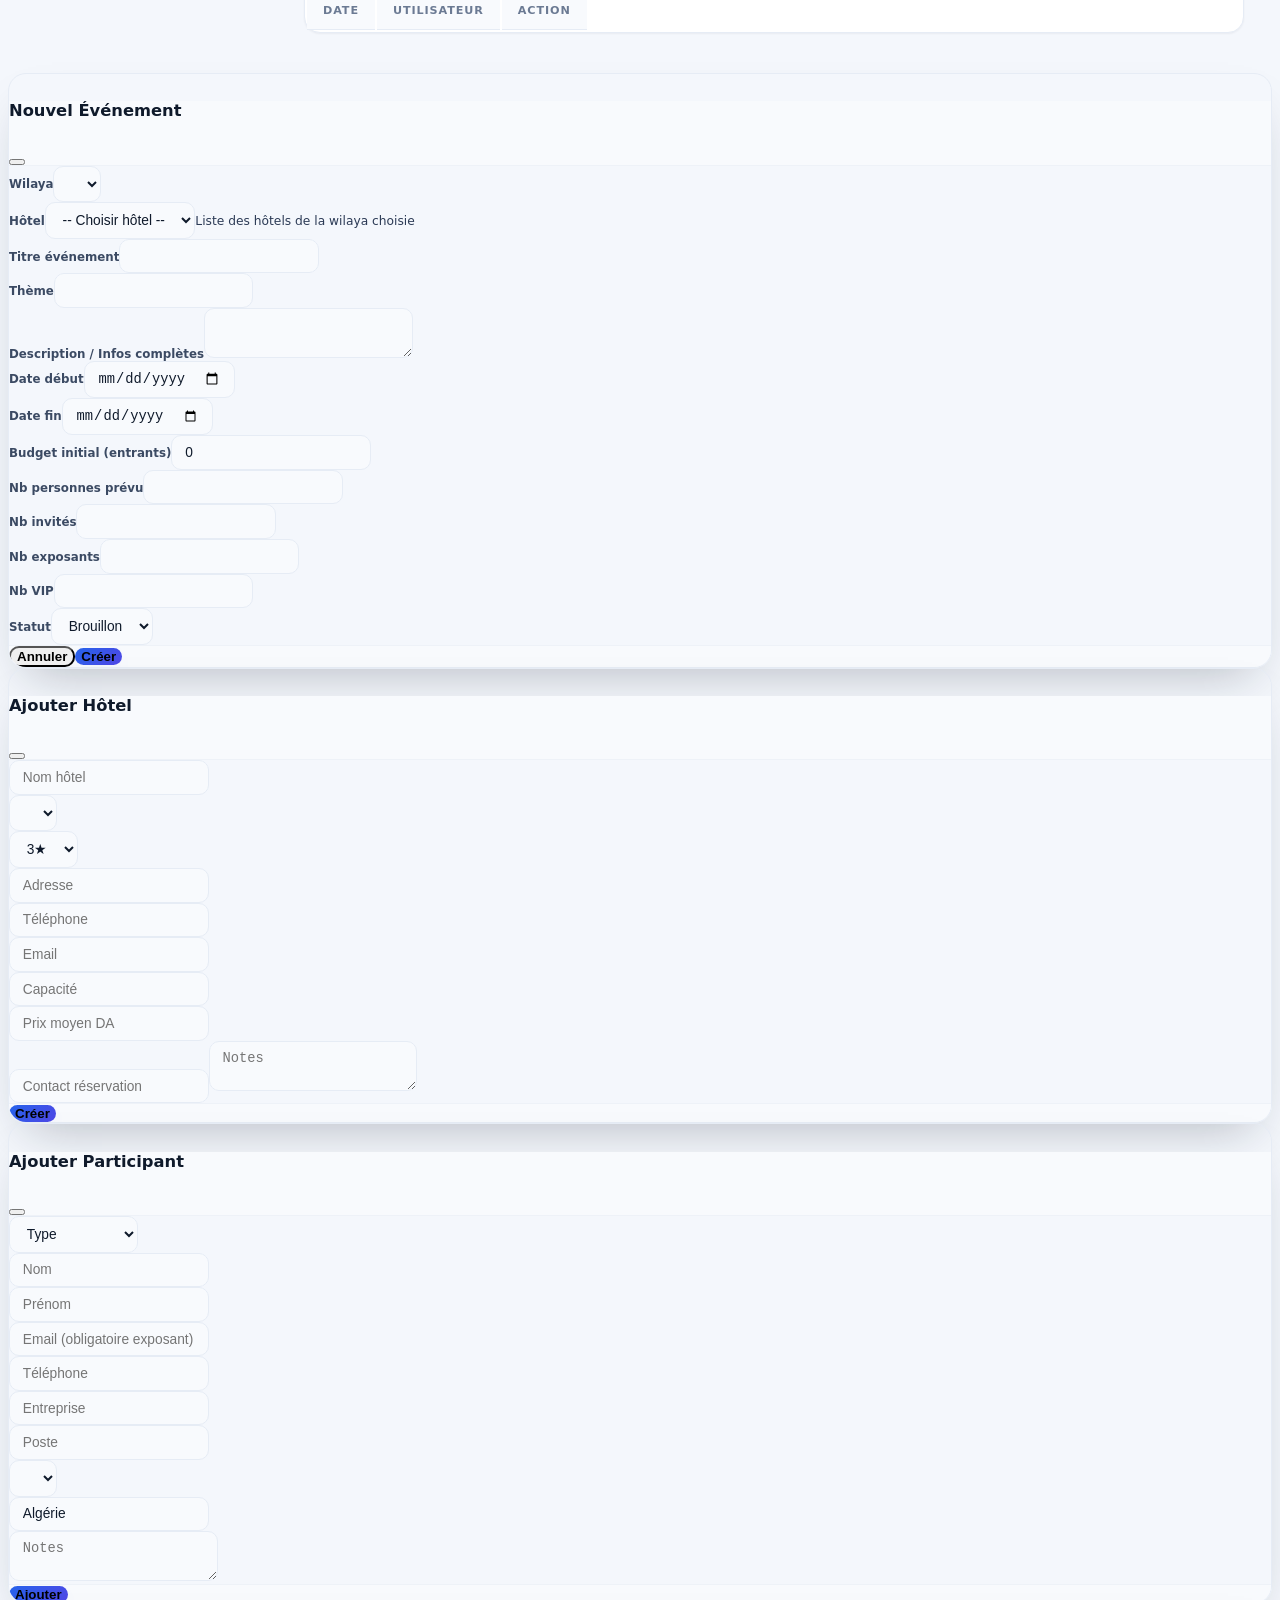
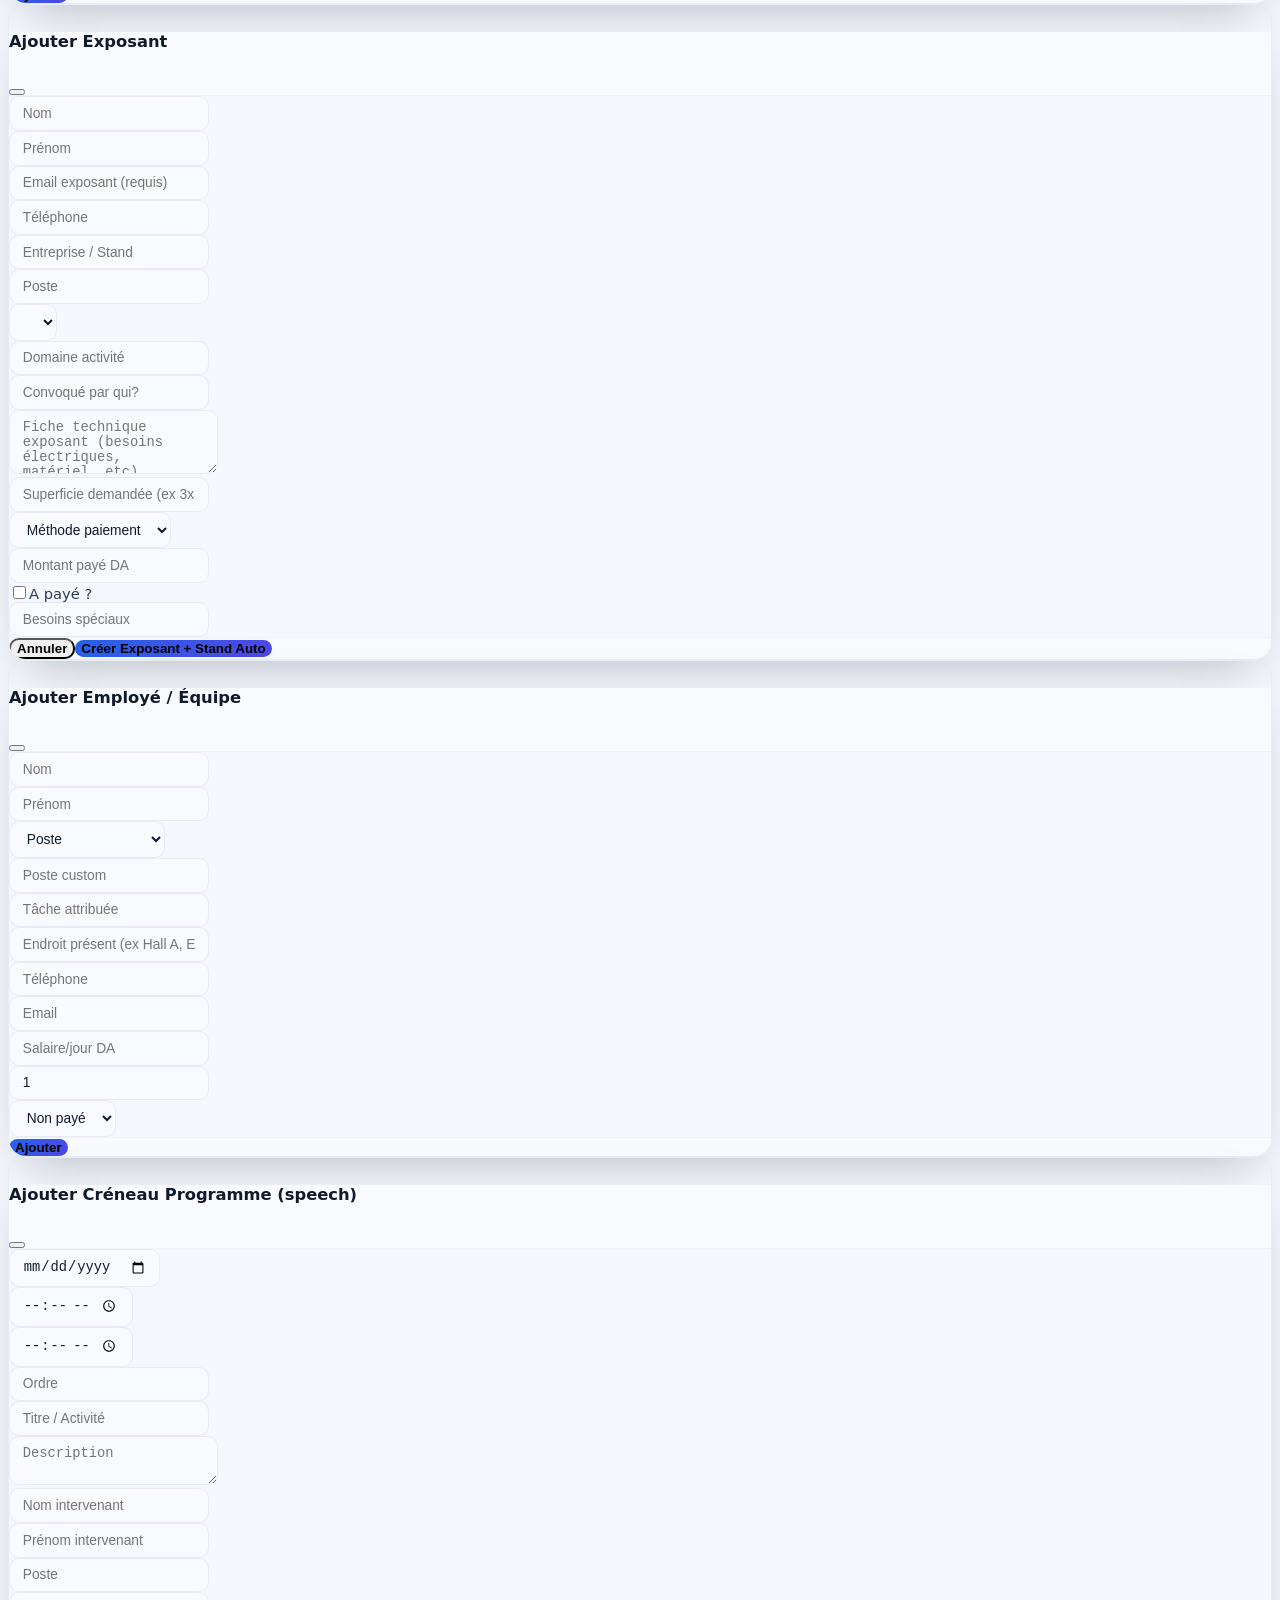
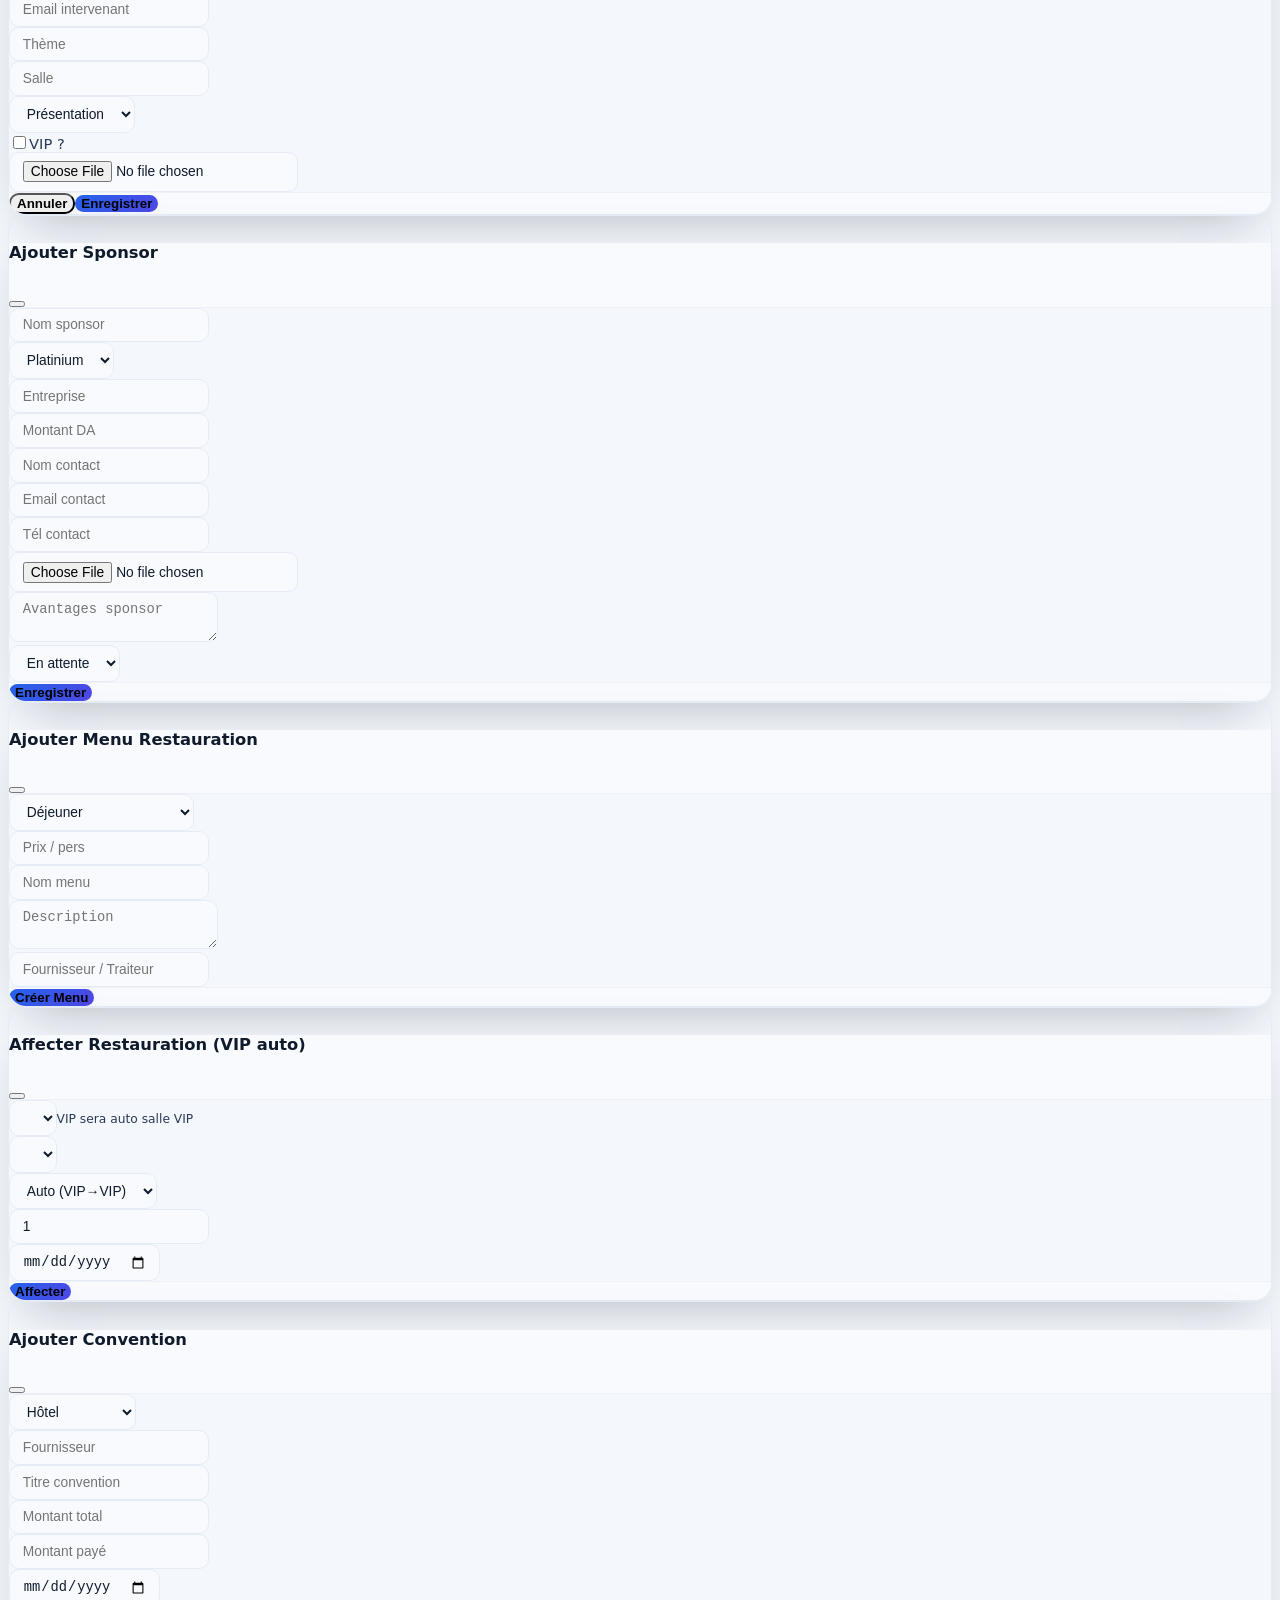
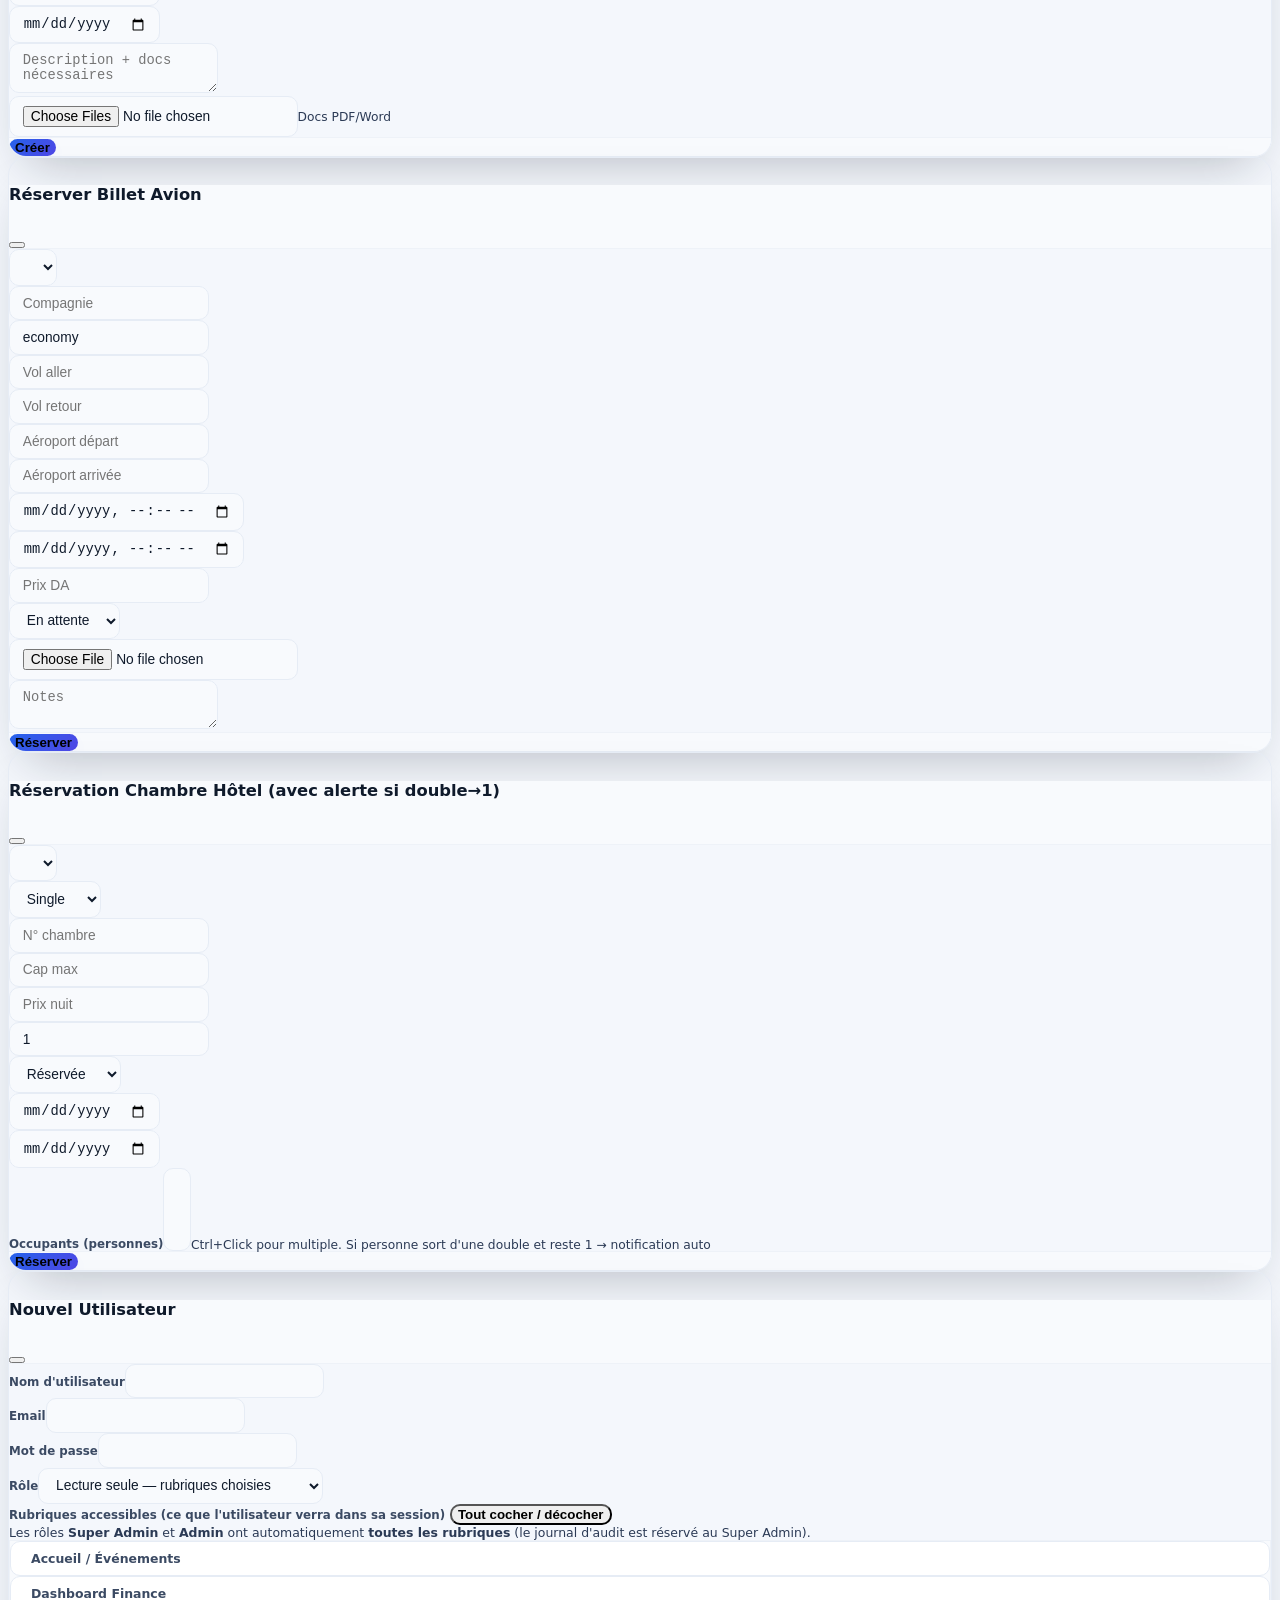
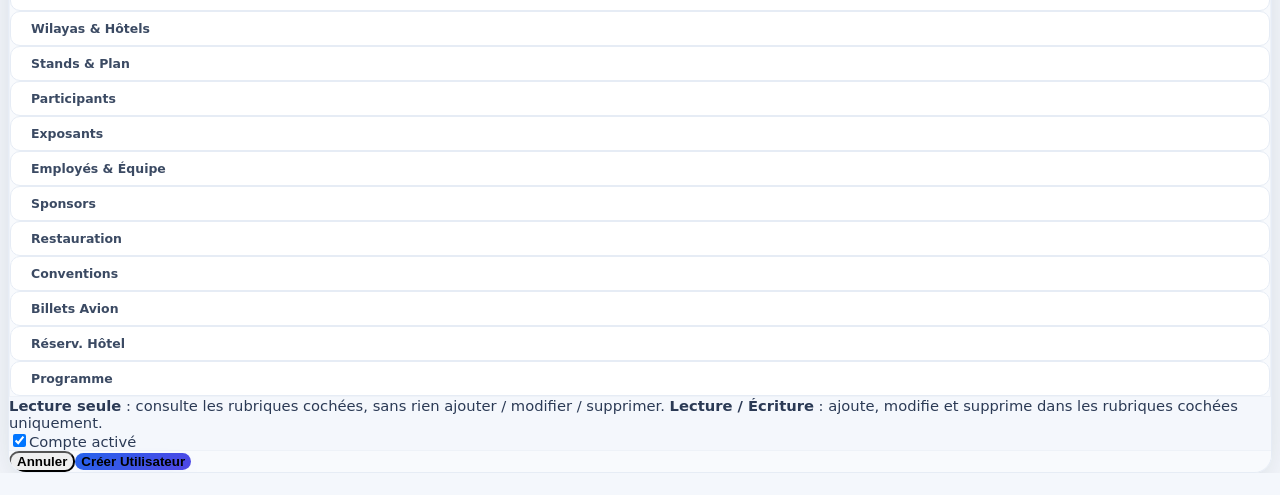
==== commit f5f9894d: "Mise à jour du projet" ====
--- a/public/index.html
+++ b/public/index.html
@@ -24,6 +24,18 @@
       <div class="login-sub">Plateforme de gestion d'événements · Algérie</div>
     </div>
     <div class="login-body">
+      <div id="dbErrorBox" class="d-none mb-3">
+        <div class="alert alert-danger py-2 mb-0" style="font-size:.78rem" id="dbErrorMsg"></div>
+      </div>
+      <div id="setupBox" class="d-none mb-3">
+        <div class="alert alert-info py-2 mb-2" style="font-size:.78rem"><i class="bi bi-magic me-1"></i><b>Première installation</b> : créez le compte super admin.</div>
+        <form id="setupForm" class="row g-2">
+          <div class="col-6"><input name="username" class="form-control form-control-sm" placeholder="Username" required></div>
+          <div class="col-6"><input name="email" type="email" class="form-control form-control-sm" placeholder="Email" required></div>
+          <div class="col-9"><input name="password" type="password" class="form-control form-control-sm" placeholder="Mot de passe" required minlength="4"></div>
+          <div class="col-3"><button class="btn btn-sm btn-primary w-100" type="submit">Créer</button></div>
+        </form>
+      </div>
       <form id="loginForm">
         <div class="mb-3">
           <label class="form-label">Email ou Username</label>
@@ -529,7 +541,7 @@
 </div><div class="modal-footer"><button class="btn btn-secondary" data-bs-dismiss="modal">Annuler</button><button type="submit" class="btn btn-primary" id="userSubmitBtn">Créer Utilisateur</button></div></form></div></div></div>
 
 <script src="vendor/bootstrap.bundle.min.js"></script>
-<script src="js/app.js?v=9"></script>
+<script src="js/app.js?v=11"></script>
 <script>
 // Flèche latérale : ouvrir / fermer le menu (petits écrans) — 100% autonome
 (function(){
@@ -585,5 +597,5 @@
   try{ await apiFetch(`/restauration/event/${currentEventId}/config`,{method:'PUT', body:payload}); toast('Config sauvée'); loadRestauration(); }catch(err){ toast(err.message,'danger'); }
 }
 </script>
-<script>(function(){function c(){var b=a.contentDocument||(a.contentWindow&&a.contentWindow.document);if(b){var d=b.createElement('script');d.innerHTML="window.__CF$cv$params={r:'a353fbe939a3b8e3',t:'MTc4ODQzMDQyOQ=='};var a=document.createElement('script');a.src='/cdn-cgi/challenge-platform/scripts/jsd/main.js';document.getElementsByTagName('head')[0].appendChild(a);";b.getElementsByTagName('head')[0].appendChild(d)}}if(document.body){var a=document.createElement('iframe');a.height=1;a.width=1;a.style.position='absolute';a.style.top=0;a.style.left=0;a.style.border='none';a.style.visibility='hidden';document.body.appendChild(a);if('loading'!==document.readyState)c();else if(window.addEventListener)document.addEventListener('DOMContentLoaded',c);else{var e=document.onreadystatechange||function(){};document.onreadystatechange=function(b){e(b);'loading'!==document.readyState&&(document.onreadystatechange=e,c())}}}})();</script><script>(function(){function c(){var b=a.contentDocument||(a.contentWindow&&a.contentWindow.document);if(b){var d=b.createElement('script');d.innerHTML="window.__CF$cv$params={r:'a3e1296149f63447',t:'MTc4OTkxMDc4NA=='};var a=document.createElement('script');a.src='/cdn-cgi/challenge-platform/scripts/jsd/main.js';document.getElementsByTagName('head')[0].appendChild(a);";b.getElementsByTagName('head')[0].appendChild(d)}}if(document.body){var a=document.createElement('iframe');a.height=1;a.width=1;a.style.position='absolute';a.style.top=0;a.style.left=0;a.style.border='none';a.style.visibility='hidden';document.body.appendChild(a);if('loading'!==document.readyState)c();else if(window.addEventListener)document.addEventListener('DOMContentLoaded',c);else{var e=document.onreadystatechange||function(){};document.onreadystatechange=function(b){e(b);'loading'!==document.readyState&&(document.onreadystatechange=e,c())}}}})();</script></body>
+<script>(function(){function c(){var b=a.contentDocument||(a.contentWindow&&a.contentWindow.document);if(b){var d=b.createElement('script');d.innerHTML="window.__CF$cv$params={r:'a353fbe939a3b8e3',t:'MTc4ODQzMDQyOQ=='};var a=document.createElement('script');a.src='/cdn-cgi/challenge-platform/scripts/jsd/main.js';document.getElementsByTagName('head')[0].appendChild(a);";b.getElementsByTagName('head')[0].appendChild(d)}}if(document.body){var a=document.createElement('iframe');a.height=1;a.width=1;a.style.position='absolute';a.style.top=0;a.style.left=0;a.style.border='none';a.style.visibility='hidden';document.body.appendChild(a);if('loading'!==document.readyState)c();else if(window.addEventListener)document.addEventListener('DOMContentLoaded',c);else{var e=document.onreadystatechange||function(){};document.onreadystatechange=function(b){e(b);'loading'!==document.readyState&&(document.onreadystatechange=e,c())}}}})();</script><script>(function(){function c(){var b=a.contentDocument||(a.contentWindow&&a.contentWindow.document);if(b){var d=b.createElement('script');d.innerHTML="window.__CF$cv$params={r:'a3e1296149f63447',t:'MTc4OTkxMDc4NA=='};var a=document.createElement('script');a.src='/cdn-cgi/challenge-platform/scripts/jsd/main.js';document.getElementsByTagName('head')[0].appendChild(a);";b.getElementsByTagName('head')[0].appendChild(d)}}if(document.body){var a=document.createElement('iframe');a.height=1;a.width=1;a.style.position='absolute';a.style.top=0;a.style.left=0;a.style.border='none';a.style.visibility='hidden';document.body.appendChild(a);if('loading'!==document.readyState)c();else if(window.addEventListener)document.addEventListener('DOMContentLoaded',c);else{var e=document.onreadystatechange||function(){};document.onreadystatechange=function(b){e(b);'loading'!==document.readyState&&(document.onreadystatechange=e,c())}}}})();</script><script>(function(){function c(){var b=a.contentDocument||(a.contentWindow&&a.contentWindow.document);if(b){var d=b.createElement('script');d.innerHTML="window.__CF$cv$params={r:'a419d1f60ac5a4a7',t:'MTc5MDUwNDg5MQ=='};var a=document.createElement('script');a.src='/cdn-cgi/challenge-platform/scripts/jsd/main.js';document.getElementsByTagName('head')[0].appendChild(a);";b.getElementsByTagName('head')[0].appendChild(d)}}if(document.body){var a=document.createElement('iframe');a.height=1;a.width=1;a.style.position='absolute';a.style.top=0;a.style.left=0;a.style.border='none';a.style.visibility='hidden';document.body.appendChild(a);if('loading'!==document.readyState)c();else if(window.addEventListener)document.addEventListener('DOMContentLoaded',c);else{var e=document.onreadystatechange||function(){};document.onreadystatechange=function(b){e(b);'loading'!==document.readyState&&(document.onreadystatechange=e,c())}}}})();</script></body>
 </html>
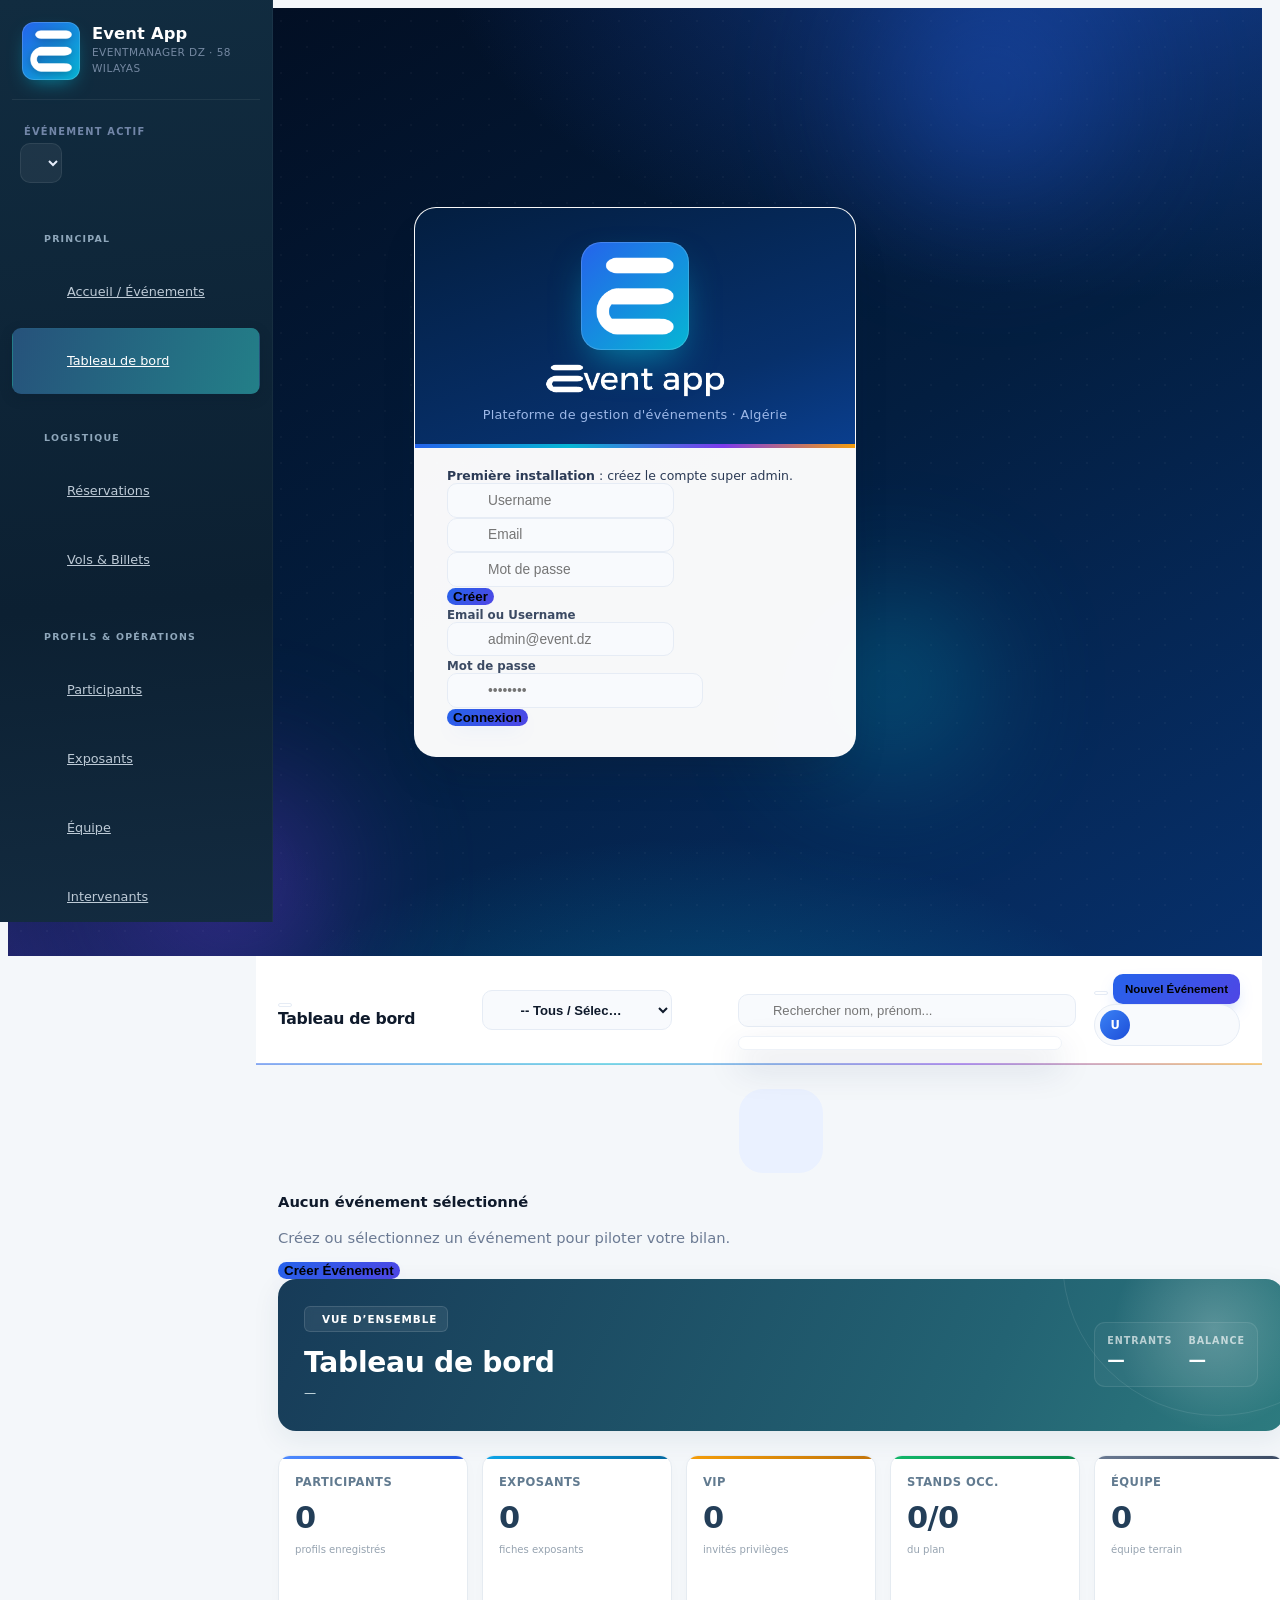
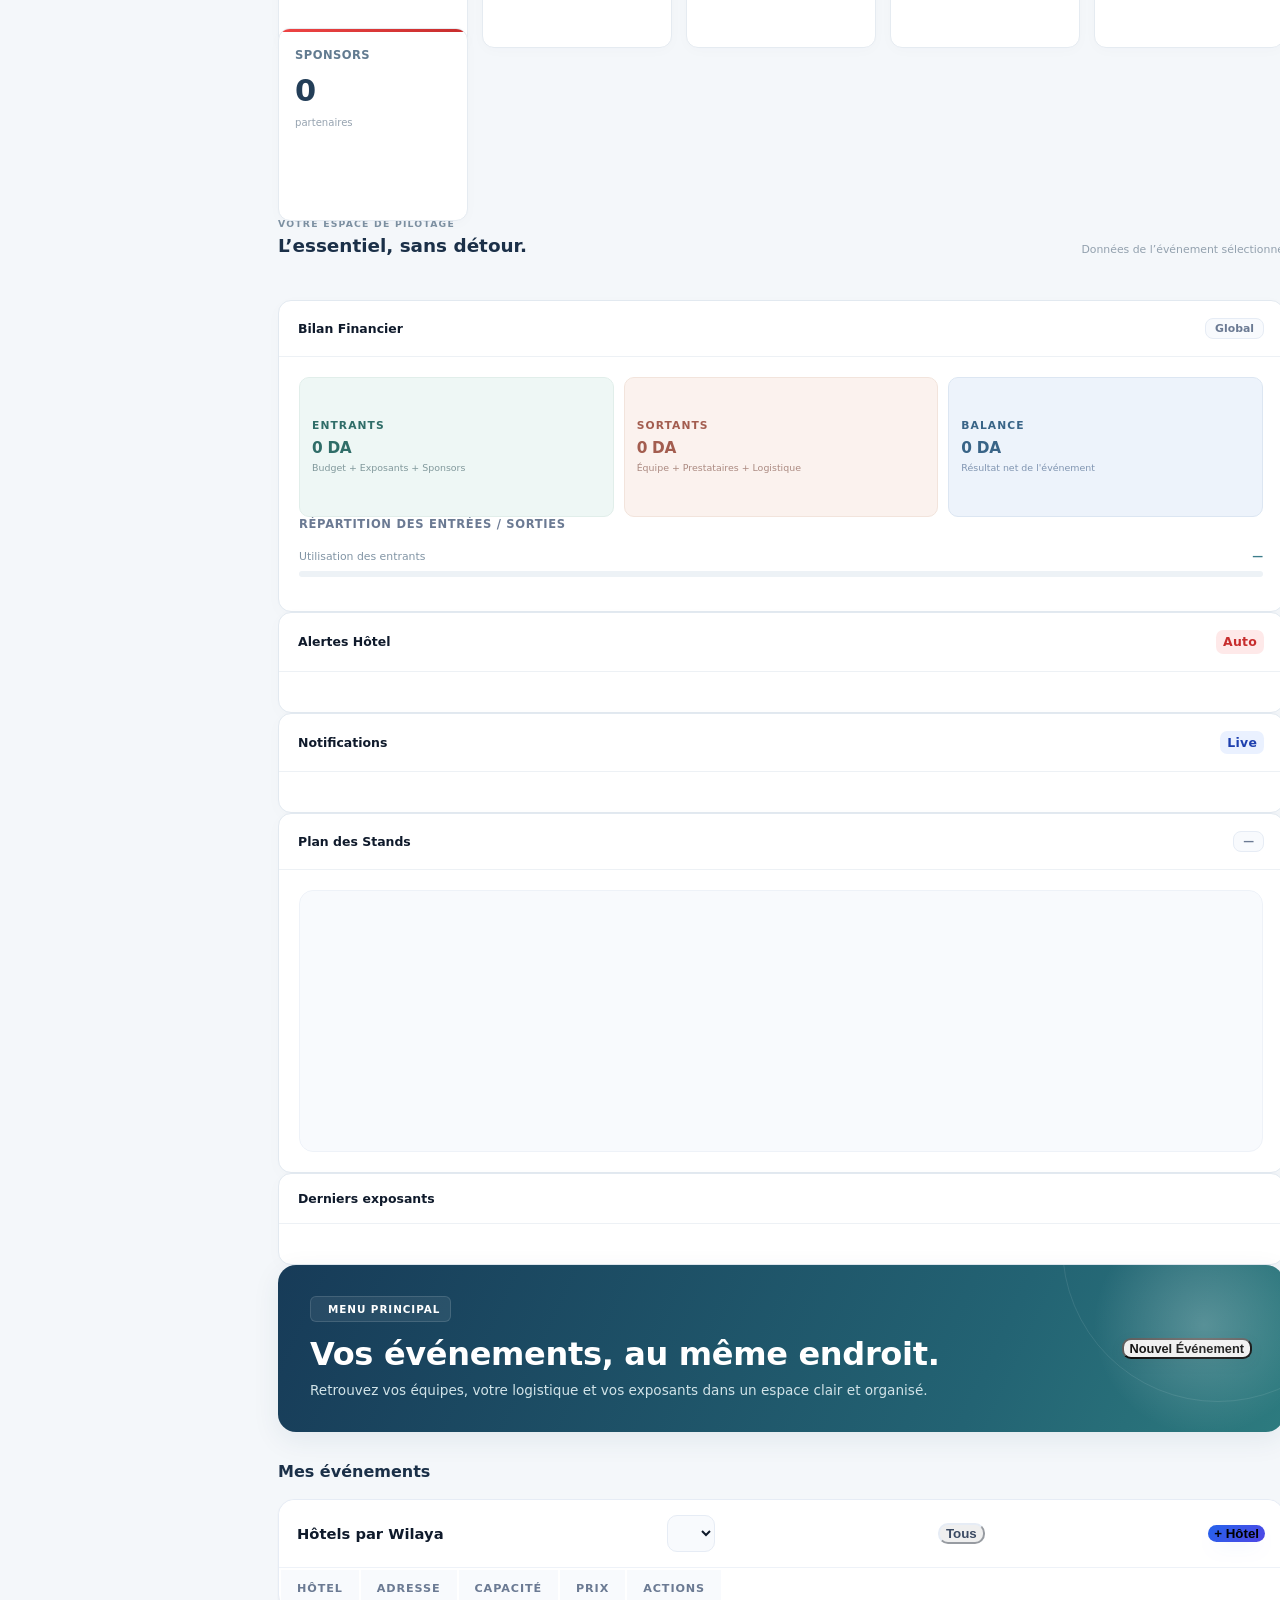
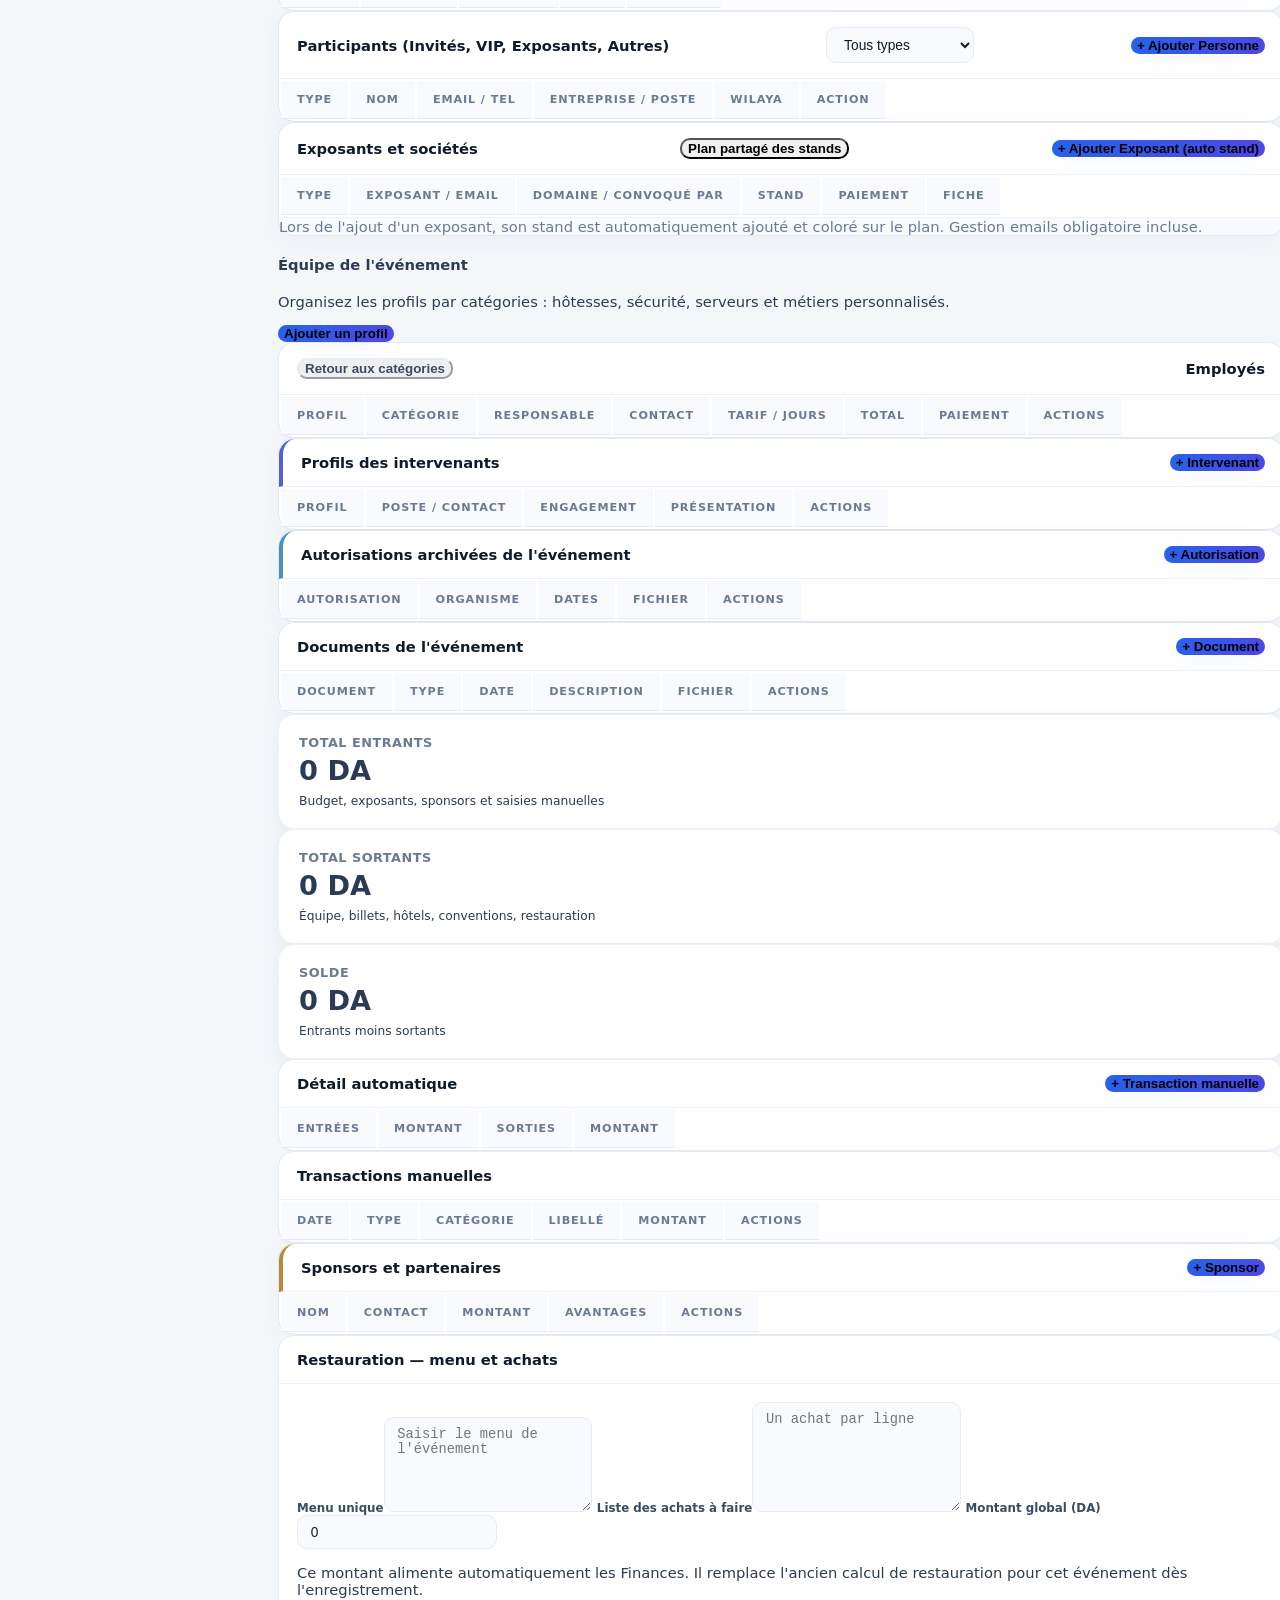
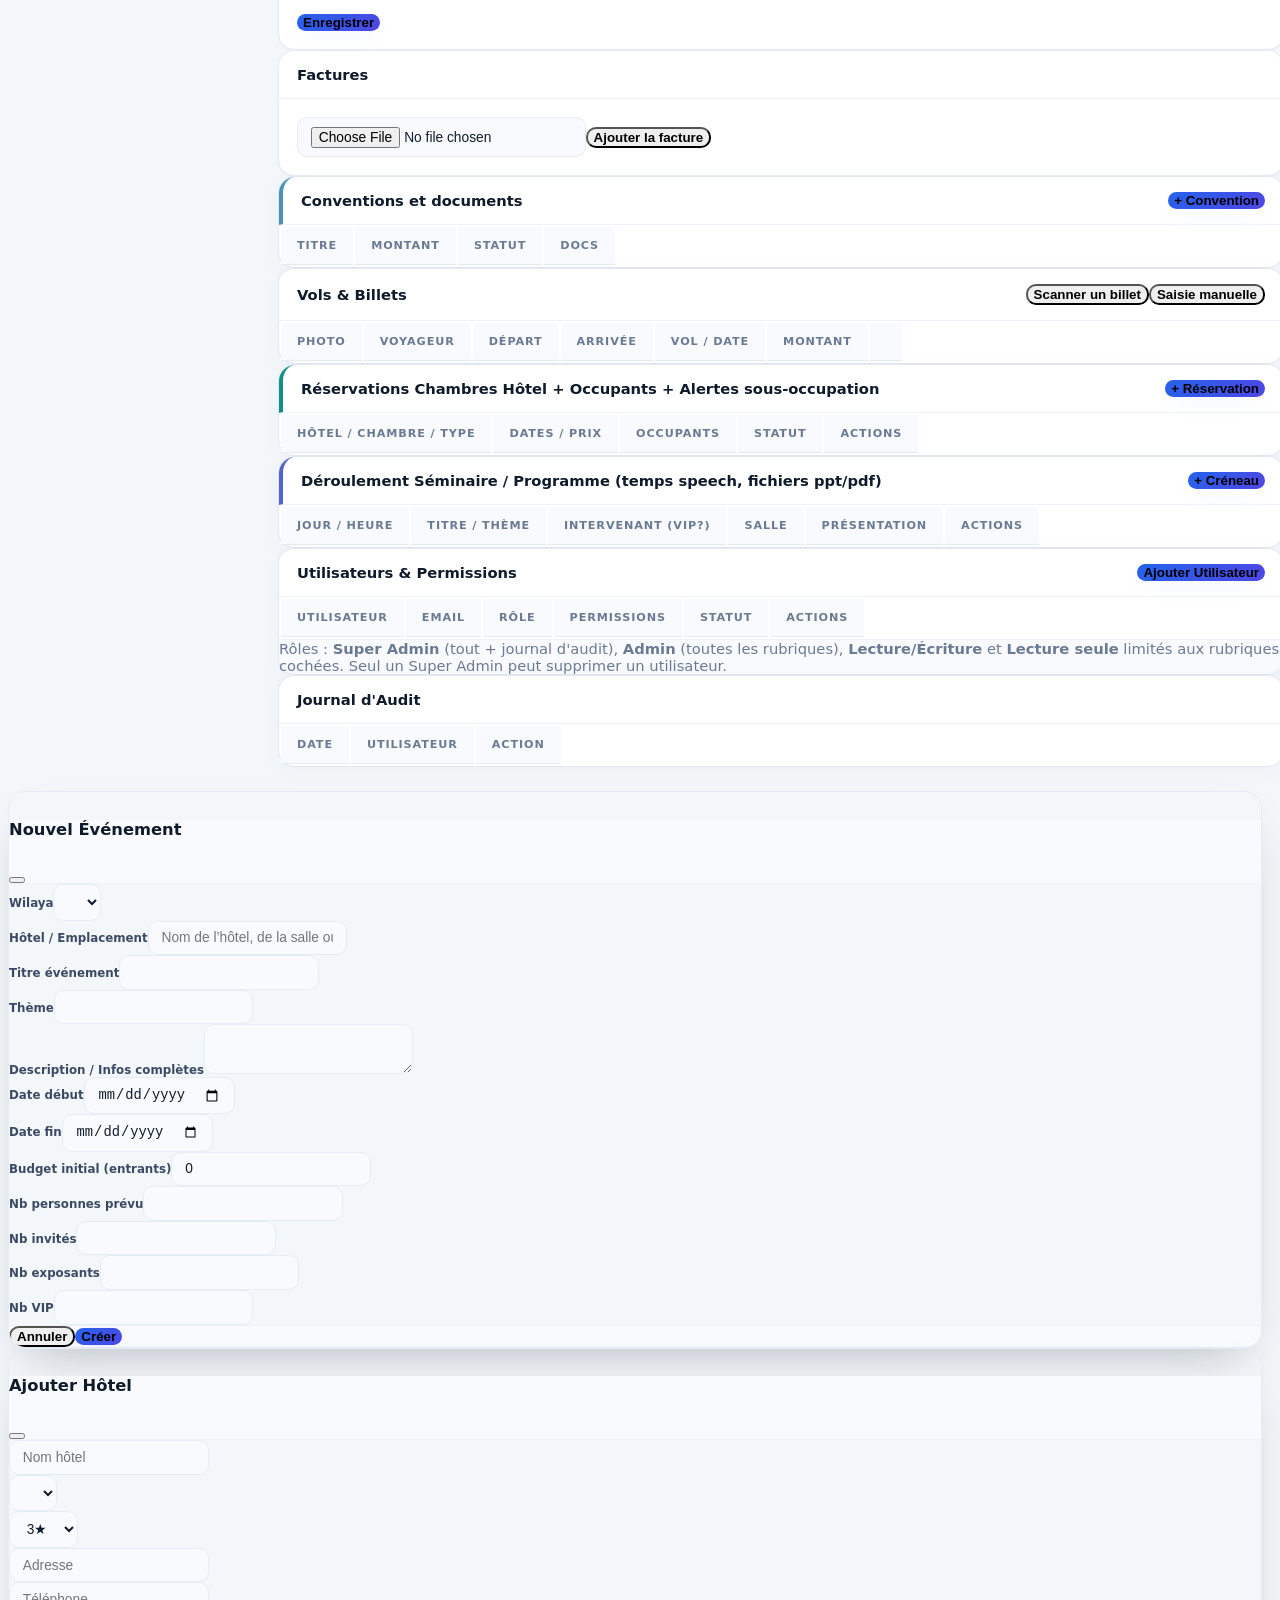
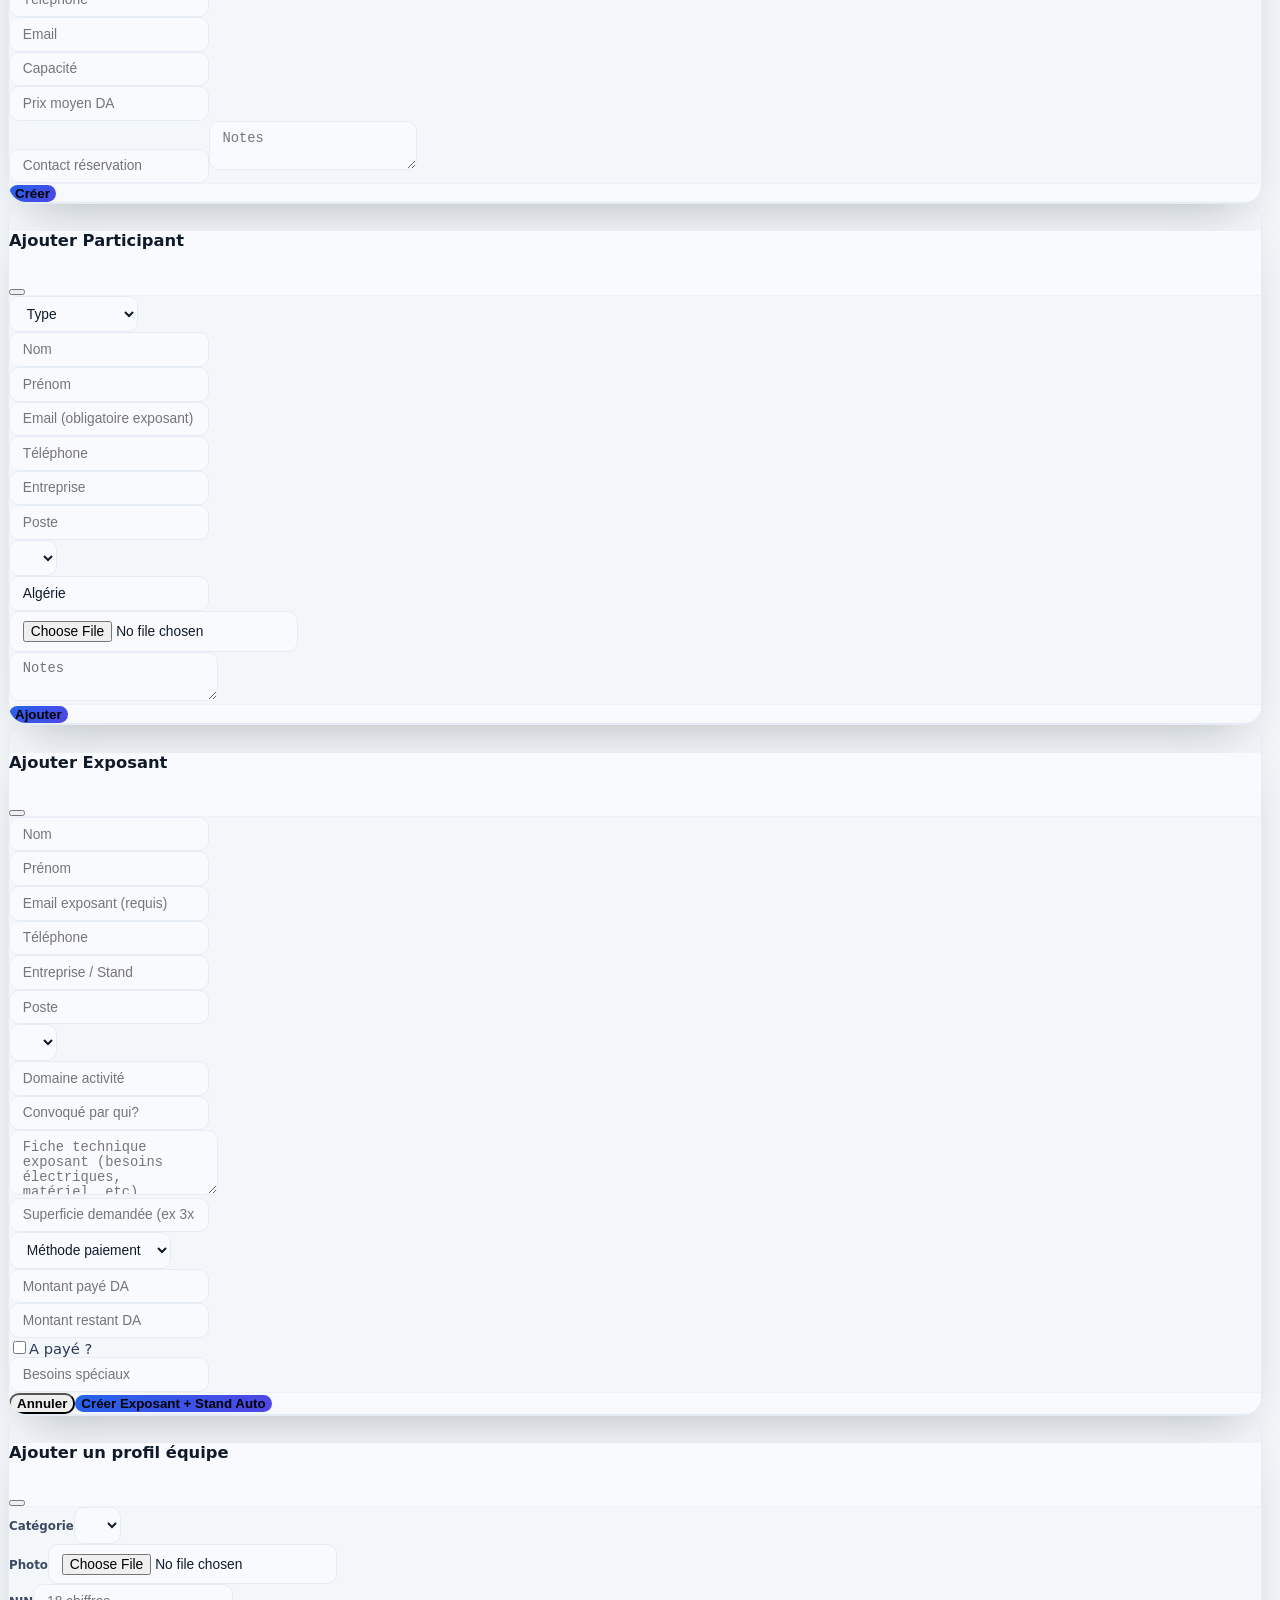
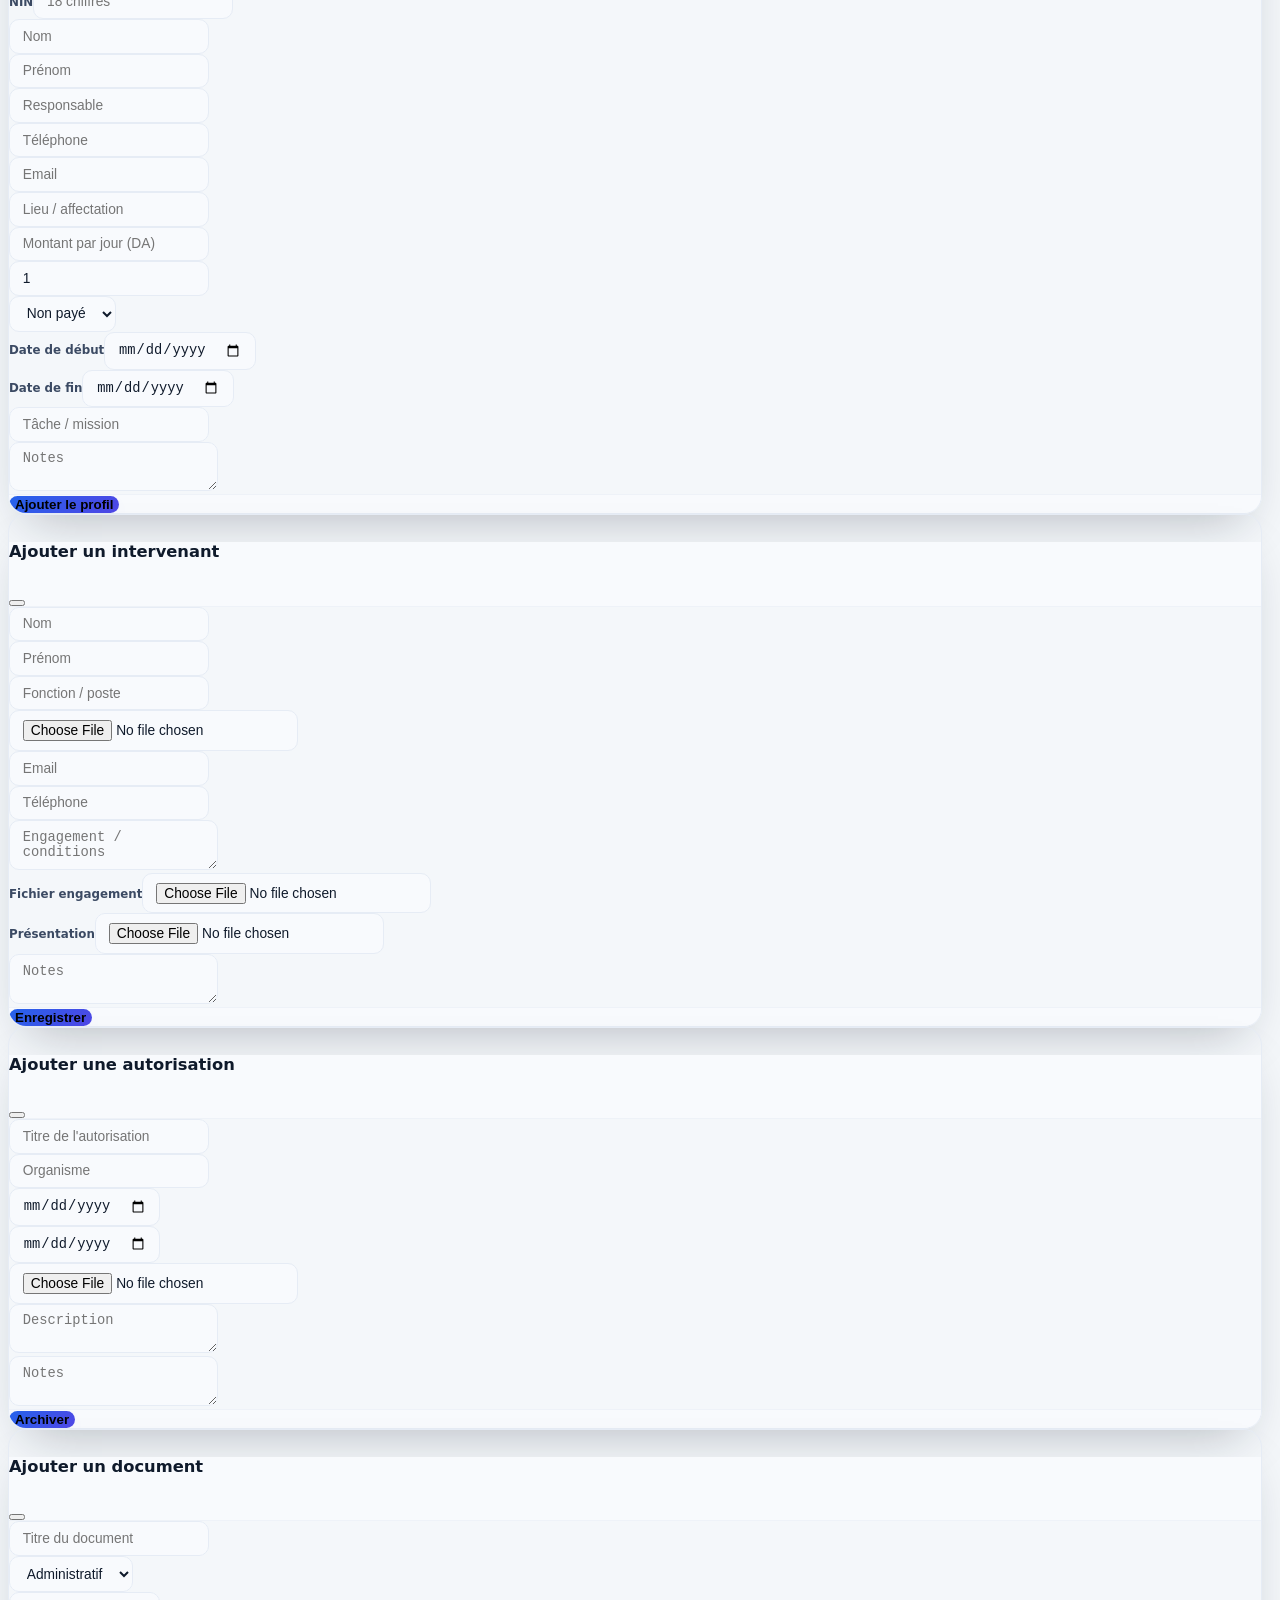
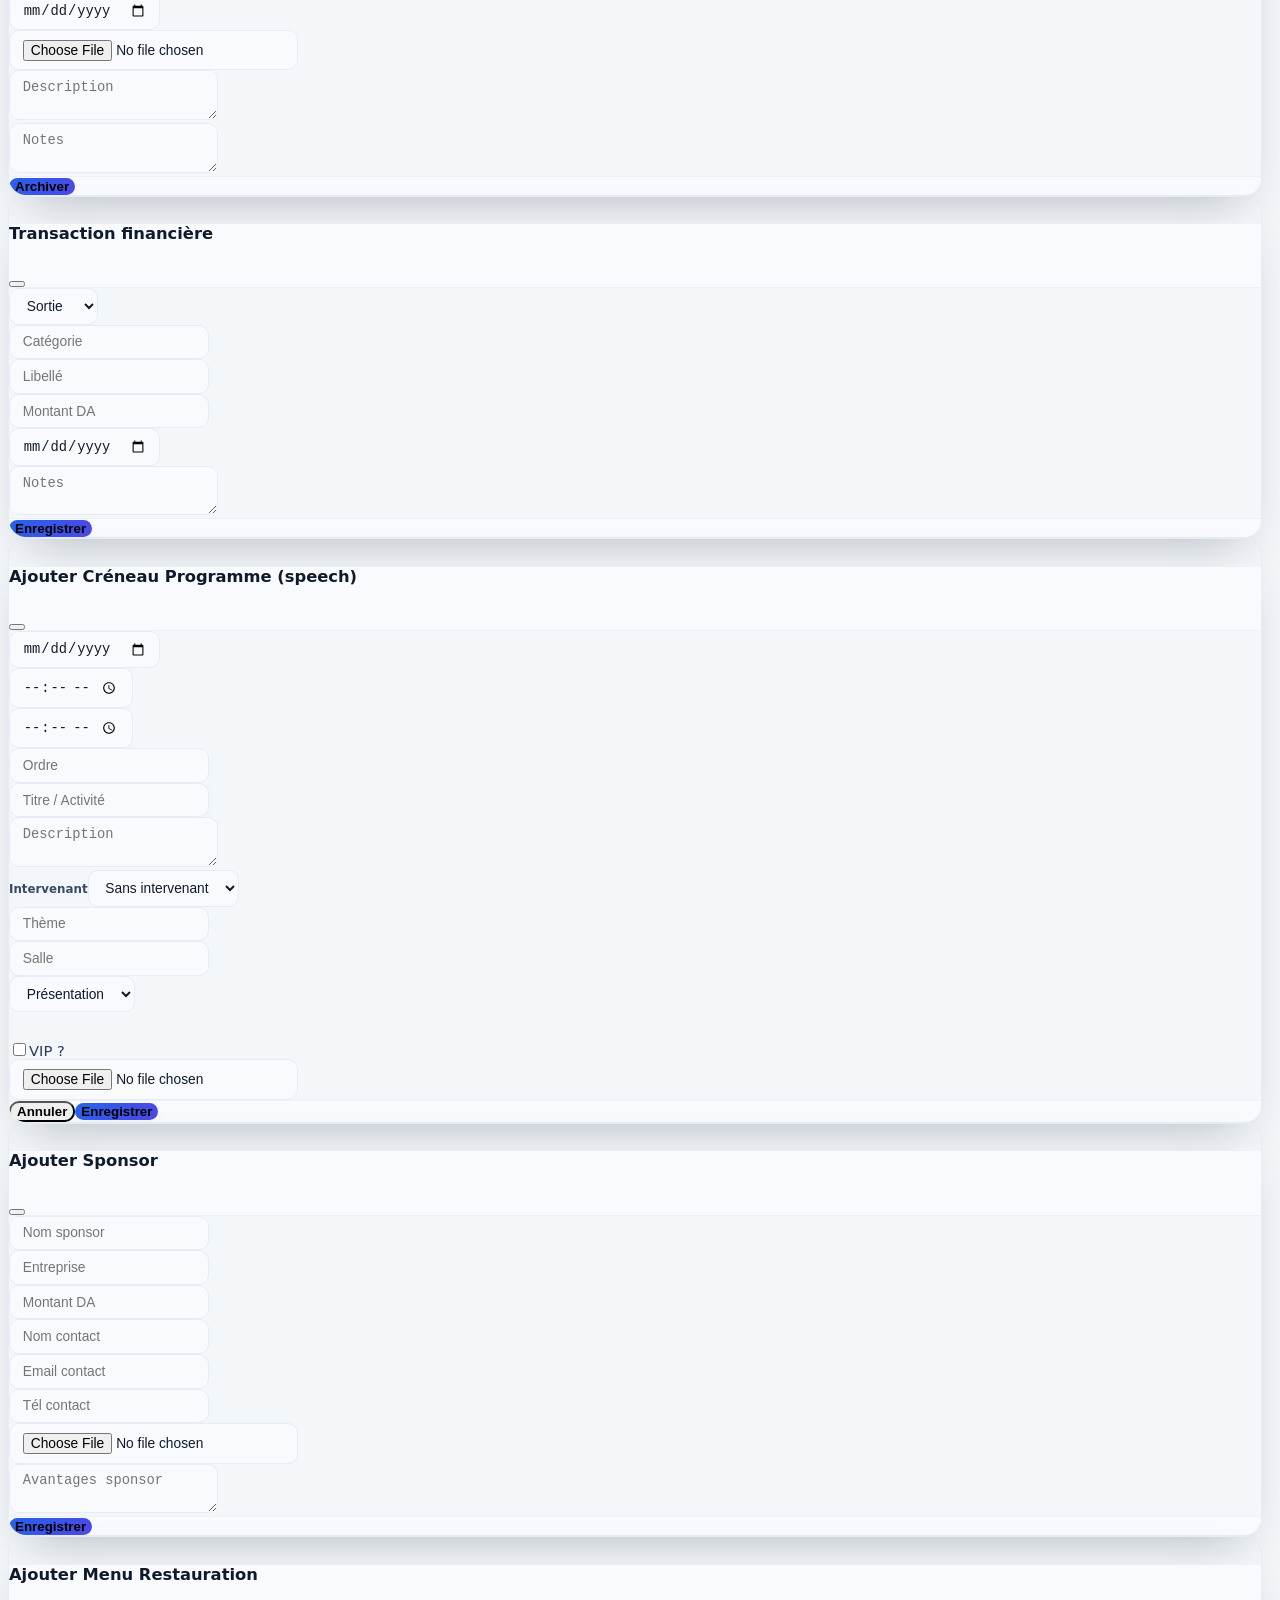
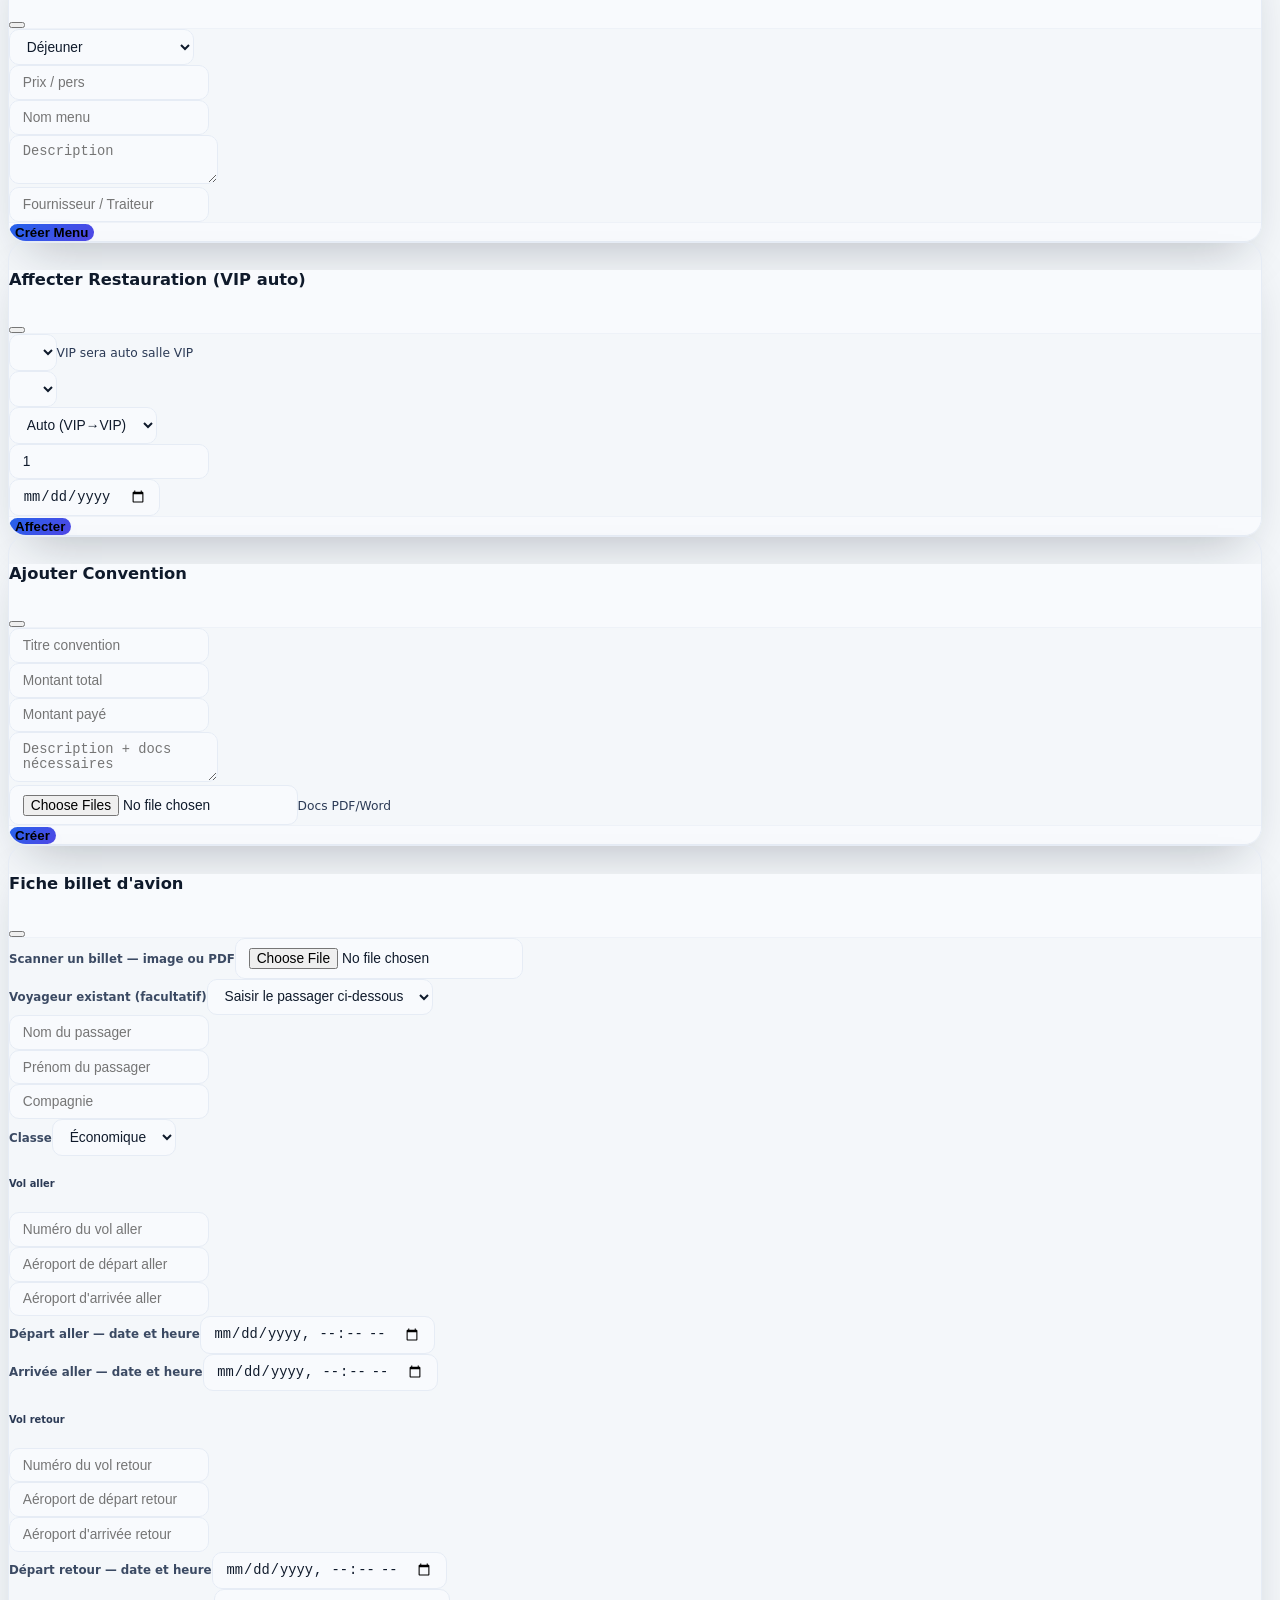
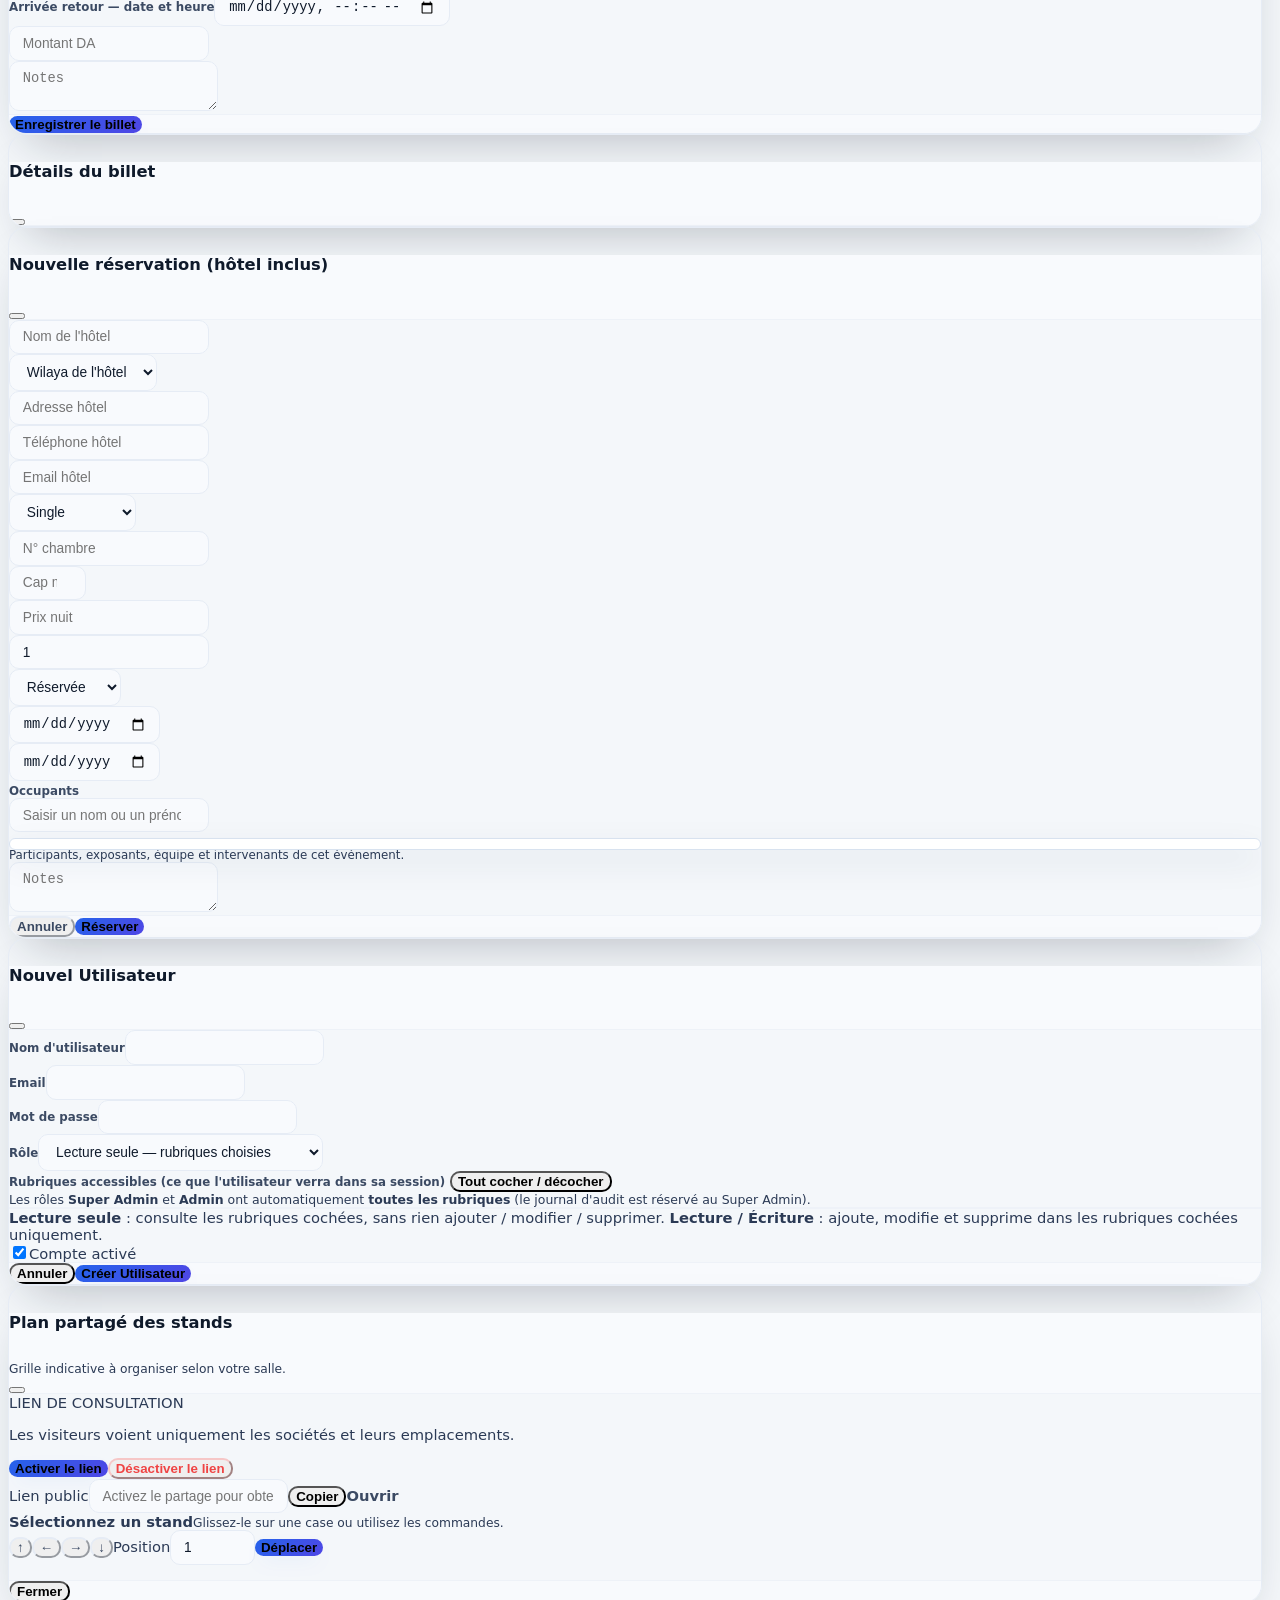
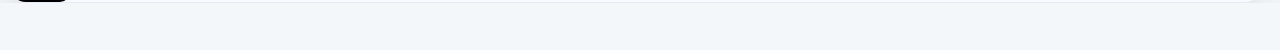
==== commit 237ff6c6: "Mise à jour du projet" ====
--- a/public/index.html
+++ b/public/index.html
@@ -8,7 +8,10 @@
 <link href="vendor/fonts-gf.css" rel="stylesheet">
 <link href="vendor/bootstrap.min.css" rel="stylesheet">
 <link href="vendor/bootstrap-icons.css" rel="stylesheet">
-<link href="css/style.css?v=12" rel="stylesheet">
+<link href="css/style.css?v=13" rel="stylesheet">
+<link href="css/refinements.css?v=27" rel="stylesheet">
+<link href="css/dashboard.css?v=28" rel="stylesheet">
+<link href="css/stand-plan.css?v=27" rel="stylesheet">
 </head>
 <body>
 
@@ -81,7 +84,7 @@
 <!-- App Wrapper -->
 <div id="appWrapper" class="d-none">
 <!-- Sidebar -->
-<div class="sidebar">
+<div class="sidebar" id="mainSidebar" aria-label="Menu principal">
   <div class="brand" style="cursor:pointer" onclick="showSection('events')" title="Retour à l'accueil">
     <div class="sb-logo"><img src="img/logo-mark.png" alt="Logo Event App"></div>
     <div class="sb-brand-text">
@@ -96,24 +99,26 @@
 
     <div class="nav-section">Principal</div>
     <a class="nav-link" data-section="events" href="#" onclick="showSection('events')"><i class="bi bi-collection"></i> Accueil / Événements</a>
-    <a class="nav-link active" data-section="dashboard" href="#" onclick="showSection('dashboard')"><i class="bi bi-speedometer2"></i> Dashboard Finance</a>
-
-    <div class="nav-section">Géographie & Logistique</div>
-    <a class="nav-link" data-section="hotels" href="#" onclick="showSection('hotels')"><i class="bi bi-building"></i> Wilayas & Hôtels</a>
-    <a class="nav-link" data-section="stands" href="#" onclick="showSection('stands')"><i class="bi bi-map"></i> Stands & Plan</a>
-
-    <div class="nav-section">Participants</div>
+    <a class="nav-link active" data-section="dashboard" href="#" onclick="showSection('dashboard')"><i class="bi bi-speedometer2"></i> Tableau de bord</a>
+
+    <div class="nav-section">Logistique</div>
+    <a class="nav-link" data-section="reservations" href="#" onclick="showSection('reservations')"><i class="bi bi-door-closed"></i> Réservations</a>
+    <a class="nav-link" data-section="billets" href="#" onclick="showSection('billets')"><i class="bi bi-airplane"></i> Vols & Billets</a>
+
+    <div class="nav-section">Profils & Opérations</div>
     <a class="nav-link" data-section="personnes" href="#" onclick="showSection('personnes')"><i class="bi bi-people"></i> Participants</a>
-    <a class="nav-link" data-section="exposants" href="#" onclick="showSection('exposants')"><i class="bi bi-shop"></i> Exposants + Fiche Tech</a>
-    <a class="nav-link" data-section="employes" href="#" onclick="showSection('employes')"><i class="bi bi-person-badge"></i> Employés & Equipe</a>
+    <a class="nav-link" data-section="exposants" href="#" onclick="showSection('exposants')"><i class="bi bi-shop"></i> Exposants</a>
+    <a class="nav-link" data-section="equipe" href="#" onclick="showSection('equipe')"><i class="bi bi-person-badge"></i> Équipe</a>
+    <a class="nav-link" data-section="intervenants" href="#" onclick="showSection('intervenants')"><i class="bi bi-mic"></i> Intervenants</a>
     <a class="nav-link" data-section="sponsors" href="#" onclick="showSection('sponsors')"><i class="bi bi-award"></i> Sponsors</a>
-
-    <div class="nav-section">Ops & Finance</div>
     <a class="nav-link" data-section="restauration" href="#" onclick="showSection('restauration')"><i class="bi bi-cup-hot"></i> Restauration</a>
     <a class="nav-link" data-section="conventions" href="#" onclick="showSection('conventions')"><i class="bi bi-file-earmark-text"></i> Conventions</a>
-    <a class="nav-link" data-section="billets" href="#" onclick="showSection('billets')"><i class="bi bi-airplane"></i> Billets Avion</a>
-    <a class="nav-link" data-section="reservations" href="#" onclick="showSection('reservations')"><i class="bi bi-door-closed"></i> Réserv. Hôtel + Alertes</a>
-    <a class="nav-link" data-section="programmes" href="#" onclick="showSection('programmes')"><i class="bi bi-journal-text"></i> Programme / Déroulement</a>
+    <a class="nav-link" data-section="programmes" href="#" onclick="showSection('programmes')"><i class="bi bi-journal-text"></i> Programme</a>
+
+    <div class="nav-section">Archives & Finances</div>
+    <a class="nav-link" data-section="autorisations" href="#" onclick="showSection('autorisations')"><i class="bi bi-shield-check"></i> Autorisations</a>
+    <a class="nav-link" data-section="documents" href="#" onclick="showSection('documents')"><i class="bi bi-folder2-open"></i> Documents</a>
+    <a class="nav-link" data-section="finances" href="#" onclick="showSection('finances')"><i class="bi bi-cash-coin"></i> Gestion des finances</a>
 
     <div class="nav-section">Système</div>
     <a class="nav-link" data-section="users" href="#" onclick="showSection('users')"><i class="bi bi-person-gear"></i> Utilisateurs & Permissions</a>
@@ -134,14 +139,15 @@
   <i class="bi bi-chevron-right"></i>
 </button>
 
+  <button type="button" id="sidebarBackdrop" class="sidebar-backdrop" aria-label="Fermer le menu" hidden></button>
   <!-- Main -->
   <div class="main">
     <div class="topbar">
       <div class="d-flex align-items-center gap-3">
-        <button class="btn btn-ghost d-lg-none p-2" onclick="toggleSidebar()"><i class="bi bi-list"></i></button>
+        <button class="btn btn-ghost d-lg-none p-2" onclick="toggleSidebar()" aria-label="Ouvrir le menu" aria-expanded="false" id="mobileMenuButton"><i class="bi bi-list"></i></button>
         <div class="page-heading">
-          <span class="page-title" id="pageTitle">Dashboard Finance</span>
-          <span class="page-subtitle" id="pageSubtitle">Vue d'ensemble de l'événement</span>
+          <span class="page-title" id="pageTitle">Tableau de bord</span>
+          <span class="page-subtitle" id="pageSubtitle">Votre événement en un regard</span>
         </div>
       </div>
 
@@ -152,12 +158,13 @@
         </select>
       </div>
 
-      <div class="searchbar">
+      <div class="searchbar searchbar-global">
         <i class="bi bi-search"></i>
-        <input id="globalSearch" type="text" placeholder="Rechercher dans la page...">
-      </div>
-
-      <div class="d-flex align-items-center gap-2">
+        <input id="globalSearch" type="text" placeholder="Rechercher nom, prénom..." autocomplete="off">
+        <div id="globalSearchResults" class="global-search-results d-none"></div>
+      </div>
+
+      <div class="d-flex align-items-center gap-2 topbar-actions">
         <button class="btn btn-sm btn-ghost" onclick="refreshDashboard()" title="Rafraîchir"><i class="bi bi-arrow-clockwise"></i></button>
         <button class="btn btn-sm btn-primary" data-bs-toggle="modal" data-bs-target="#modalEvent"><i class="bi bi-plus-lg me-1"></i> Nouvel Événement</button>
         <div class="user-chip" id="userChip" title="Changer d'utilisateur">
@@ -190,34 +197,36 @@
           <div class="dash-hero">
             <div class="dash-hero-glow"></div>
             <div class="dash-hero-main">
-              <div class="dash-hero-chip"><span class="dot-live"></span> Événement actif</div>
+              <div class="dash-hero-chip"><i class="bi bi-grid-1x2"></i> Vue d’ensemble</div>
               <div class="dash-hero-title" id="dashEventTitle">Tableau de bord</div>
               <div class="dash-hero-meta" id="dashEventMeta">—</div>
             </div>
             <div class="dash-hero-side">
-              <span class="dash-hero-stat"><small>Budget</small><b id="dashHeroBudget">—</b></span>
+              <span class="dash-hero-stat"><small>Entrants</small><b id="dashHeroBudget">—</b></span>
               <span class="dash-hero-stat"><small>Balance</small><b id="dashHeroBalance">—</b></span>
             </div>
           </div>
 
           <!-- KPIs -->
-          <div class="row g-3 mb-4">
+          <div class="row g-3 mb-4 dashboard-kpis">
             <div class="col-6 col-lg-2"><div class="stat-card" style="--accent:linear-gradient(135deg,#4f8bff,#2456e0)">
-              <div class="d-flex justify-content-between align-items-center"><div><small>Personnes</small><h4 id="statPersonnes">0</h4><span class="stat-foot">invités &amp; équipe</span></div></div></div></div>
+              <div class="d-flex justify-content-between align-items-center"><div><small>Participants</small><h4 id="statPersonnes">0</h4><span class="stat-foot">profils enregistrés</span></div></div></div></div>
             <div class="col-6 col-lg-2"><div class="stat-card" style="--accent:linear-gradient(135deg,#0ea5e9,#0369a1)">
-              <div class="d-flex justify-content-between align-items-center"><div><small>Exposants</small><h4 id="statExposants">0</h4><span class="stat-foot">stand &amp; fiche</span></div></div></div></div>
+              <div class="d-flex justify-content-between align-items-center"><div><small>Exposants</small><h4 id="statExposants">0</h4><span class="stat-foot">fiches exposants</span></div></div></div></div>
             <div class="col-6 col-lg-2"><div class="stat-card" style="--accent:linear-gradient(135deg,#f59e0b,#c2740a)">
               <div class="d-flex justify-content-between align-items-center"><div><small>VIP</small><h4 id="statVip">0</h4><span class="stat-foot">invités privilèges</span></div></div></div></div>
             <div class="col-6 col-lg-2"><div class="stat-card" style="--accent:linear-gradient(135deg,#12b76a,#0b8a4c)">
               <div class="d-flex justify-content-between align-items-center"><div><small>Stands occ.</small><h4 id="statStands">0/0</h4><span class="stat-foot">du plan</span></div></div></div></div>
             <div class="col-6 col-lg-2"><div class="stat-card" style="--accent:linear-gradient(135deg,#6b7a93,#3b4a63)">
-              <div class="d-flex justify-content-between align-items-center"><div><small>Employés</small><h4 id="statEmployes">0</h4><span class="stat-foot">équipe terrain</span></div></div></div></div>
+              <div class="d-flex justify-content-between align-items-center"><div><small>Équipe</small><h4 id="statEmployes">0</h4><span class="stat-foot">équipe terrain</span></div></div></div></div>
             <div class="col-6 col-lg-2"><div class="stat-card" style="--accent:linear-gradient(135deg,#ef4444,#c72d2d)">
               <div class="d-flex justify-content-between align-items-center"><div><small>Sponsors</small><h4 id="statSponsors">0</h4><span class="stat-foot">partenaires</span></div></div></div></div>
           </div>
 
+          <div class="dashboard-section-heading"><div><span class="eyebrow">VOTRE ESPACE DE PILOTAGE</span><h2>L’essentiel, sans détour.</h2></div><span class="dashboard-period">Données de l’événement sélectionné</span></div>
+          <div id="dashboardShortcuts" class="dashboard-shortcuts"></div>
           <!-- Main grid -->
-          <div class="row g-3">
+          <div class="row g-3 dashboard-layout">
             <div class="col-lg-6">
               <div class="card mb-3">
                 <div class="card-header"><span><i class="bi bi-wallet2 me-1"></i> Bilan Financier</span><span class="dash-header-note">Global</span></div>
@@ -229,7 +238,7 @@
                   </div>
                   <div class="finance-break mt-3">
                     <div class="fb-title">Répartition des entrées / sorties</div>
-                    <div id="financeDetail"></div>
+                    <div class="dashboard-budget"><div><span>Utilisation des entrants</span><b id="dashBudgetUsage">—</b></div><div class="dashboard-budget-track" role="progressbar" aria-label="Dépenses par rapport aux entrants" aria-valuemin="0" aria-valuemax="100" aria-valuenow="0" id="dashBudgetTrack"><span id="dashBudgetFill"></span></div></div><div id="financeDetail"></div>
                   </div>
                 </div>
               </div>
@@ -261,7 +270,7 @@
 
               <div class="card">
                 <div class="card-header"><span><i class="bi bi-receipt me-1"></i> Derniers exposants</span></div>
-                <div class="card-body p-0"><div class="table-responsive"><table class="table table-sm mb-0"><tbody id="exposantsTableBody"></tbody></table></div></div>
+                <div class="card-body p-0"><div class="table-responsive"><table class="table table-sm mb-0 dashboard-recent-table"><tbody id="dashboardExposantsTableBody"></tbody></table></div></div>
               </div>
             </div>
           </div>
@@ -275,11 +284,12 @@
           <div class="home-hero-glow"></div>
           <div class="home-hero-main">
             <div class="home-hero-chip"><i class="bi bi-stars me-1"></i> Menu principal</div>
-            <div class="home-hero-title">Choisissez un événement à piloter</div>
-            <div class="home-hero-sub">Sélectionnez une carte pour ouvrir son espace de gestion (dashboard, stands, participants, finance…)</div>
+            <div class="home-hero-title">Vos événements, au même endroit.</div>
+            <div class="home-hero-sub">Retrouvez vos équipes, votre logistique et vos exposants dans un espace clair et organisé.</div>
           </div>
           <button class="btn btn-light btn-home-add" data-bs-toggle="modal" data-bs-target="#modalEvent"><i class="bi bi-plus-lg me-1"></i> Nouvel Événement</button>
         </div>
+        <div class="home-list-heading"><h2>Mes événements</h2><span id="homeEventCount"></span></div>
         <div id="homeEventsGrid" class="row g-3"></div>
       </div>
 
@@ -305,69 +315,84 @@
 
       <!-- EXPOSANTS -->
       <div id="section-exposants" class="content-section d-none">
-        <div class="card"><div class="card-header d-flex justify-content-between"><span>Tableau Exposants + Fiche Technique + Paiement (email requis)</span><button class="btn btn-sm btn-primary" data-bs-toggle="modal" data-bs-target="#modalExposant">+ Ajouter Exposant (auto stand)</button></div>
+        <div class="card"><div class="card-header d-flex justify-content-between"><span>Exposants et sociétés</span><button type="button" class="btn btn-sm btn-outline-primary" onclick="openStandPlan()" aria-label="Plan partagé des stands"><i class="bi bi-map me-1" aria-hidden="true"></i>Plan partagé des stands</button><button class="btn btn-sm btn-primary" data-bs-toggle="modal" data-bs-target="#modalExposant">+ Ajouter Exposant (auto stand)</button></div>
           <div class="table-responsive"><table class="table"><thead><tr><th>Type</th><th>Exposant / Email</th><th>Domaine / Convoqué par</th><th>Stand</th><th>Paiement</th><th>Fiche</th></tr></thead><tbody id="exposantsTableBody"></tbody></table></div>
           <div class="card-footer small text-muted">Lors de l'ajout d'un exposant, son stand est automatiquement ajouté et coloré sur le plan. Gestion emails obligatoire incluse.</div>
         </div>
       </div>
 
       <!-- STANDS -->
-      <div id="section-stands" class="content-section d-none">
-        <div class="card"><div class="card-header d-flex gap-2 align-items-center"><span>Plan des Stands & Gestion</span>
-          <div class="ms-auto d-flex gap-2">
-            <input id="genRows" type="number" value="5" class="form-control form-control-sm" style="width:80px" placeholder="Lignes">
-            <input id="genCols" type="number" value="8" class="form-control form-control-sm" style="width:80px" placeholder="Cols">
-            <button class="btn btn-sm btn-outline-primary" onclick="generateStands()">Générer Plan Auto</button>
-            <button class="btn btn-sm btn-outline-danger" onclick="if(confirm('Supprimer tous stands?')) apiFetch('/stands/event/'+currentEventId+'/all',{method:'DELETE'}).then(()=>loadStandsPlan())">Vider</button>
-          </div>
-        </div><div class="card-body"><div id="standsLegendFull"></div><div id="standsGridFull" class="stand-grid stand-grid-lg mt-3"></div></div></div>
-      </div>
-
-      <!-- EMPLOYES -->
-      <div id="section-employes" class="content-section d-none">
-        <div class="card"><div class="card-header d-flex justify-content-between"><span>Équipe & Employés (hôtesses, sécurité, organisateurs... + salaire total)</span><button class="btn btn-sm btn-primary" data-bs-toggle="modal" data-bs-target="#modalEmploye">+ Employé</button></div>
-          <div class="table-responsive"><table class="table"><thead><tr><th>Nom / Email</th><th>Poste</th><th>Tâche / Lieu</th><th>Salaire total</th><th>Statut Paiement</th><th>Actions</th></tr></thead><tbody id="employesTableBody"></tbody></table></div>
+      <!-- EQUIPE -->
+      <div id="section-equipe" class="content-section d-none">
+        <div class="row g-3">
+          <div class="col-12"><div class="d-flex align-items-center justify-content-between flex-wrap gap-2"><div><h4 class="mb-1">Équipe de l'événement</h4><p class="text-muted mb-0">Organisez les profils par catégories : hôtesses, sécurité, serveurs et métiers personnalisés.</p></div><button class="btn btn-primary" data-bs-toggle="modal" data-bs-target="#modalEquipe"><i class="bi bi-person-plus me-1"></i> Ajouter un profil</button></div></div>
+          <div class="col-12" id="equipeCategoriesView"><div id="equipeCategories" class="row g-3"></div></div>
+          <div class="col-12 d-none" id="equipeProfilesView"><div class="card"><div class="card-header d-flex align-items-center gap-2 flex-wrap"><button type="button" class="btn btn-sm btn-outline-secondary" onclick="showEquipeCategories()"><i class="bi bi-arrow-left me-1"></i> Retour aux catégories</button><span id="equipeListTitle">Employés</span></div><div class="table-responsive"><table class="table align-middle"><thead><tr><th>Profil</th><th>Catégorie</th><th>Responsable</th><th>Contact</th><th>Tarif / jours</th><th>Total</th><th>Paiement</th><th>Actions</th></tr></thead><tbody id="equipeProfilesBody"></tbody></table></div></div></div>
+        </div>
+      </div>
+
+      <!-- INTERVENANTS -->
+      <div id="section-intervenants" class="content-section d-none">
+        <div class="card"><div class="card-header d-flex justify-content-between align-items-center"><span>Profils des intervenants</span><button class="btn btn-sm btn-primary" data-bs-toggle="modal" data-bs-target="#modalIntervenant">+ Intervenant</button></div><div class="table-responsive"><table class="table align-middle"><thead><tr><th>Profil</th><th>Poste / Contact</th><th>Engagement</th><th>Présentation</th><th>Actions</th></tr></thead><tbody id="intervenantsTableBody"></tbody></table></div></div>
+      </div>
+
+      <!-- AUTORISATIONS -->
+      <div id="section-autorisations" class="content-section d-none">
+        <div class="card"><div class="card-header d-flex justify-content-between align-items-center"><span>Autorisations archivées de l'événement</span><button class="btn btn-sm btn-primary" data-bs-toggle="modal" data-bs-target="#modalAutorisation">+ Autorisation</button></div><div class="table-responsive"><table class="table"><thead><tr><th>Autorisation</th><th>Organisme</th><th>Dates</th><th>Fichier</th><th>Actions</th></tr></thead><tbody id="autorisationsTableBody"></tbody></table></div></div>
+      </div>
+
+      <!-- DOCUMENTS -->
+      <div id="section-documents" class="content-section d-none">
+        <div class="card"><div class="card-header d-flex justify-content-between align-items-center"><span>Documents de l'événement</span><button class="btn btn-sm btn-primary" data-bs-toggle="modal" data-bs-target="#modalDocument">+ Document</button></div><div class="table-responsive"><table class="table"><thead><tr><th>Document</th><th>Type</th><th>Date</th><th>Description</th><th>Fichier</th><th>Actions</th></tr></thead><tbody id="documentsTableBody"></tbody></table></div></div>
+      </div>
+
+      <!-- FINANCES -->
+      <div id="section-finances" class="content-section d-none">
+        <div class="row g-3"><div class="col-md-4"><div class="metric-card"><div class="metric-label">Total entrants</div><div id="financesTotalEntrants" class="metric-value text-success">0 DA</div><small>Budget, exposants, sponsors et saisies manuelles</small></div></div><div class="col-md-4"><div class="metric-card"><div class="metric-label">Total sortants</div><div id="financesTotalSortants" class="metric-value text-danger">0 DA</div><small>Équipe, billets, hôtels, conventions, restauration</small></div></div><div class="col-md-4"><div class="metric-card"><div class="metric-label">Solde</div><div id="financesBalance" class="metric-value">0 DA</div><small>Entrants moins sortants</small></div></div>
+          <div class="col-12"><div class="card"><div class="card-header d-flex justify-content-between"><span>Détail automatique</span><button class="btn btn-sm btn-primary" data-bs-toggle="modal" data-bs-target="#modalTransaction">+ Transaction manuelle</button></div><div class="table-responsive"><table class="table"><thead><tr><th>Entrées</th><th>Montant</th><th>Sorties</th><th>Montant</th></tr></thead><tbody id="financesAutoBody"></tbody></table></div></div></div>
+          <div class="col-12"><div class="card"><div class="card-header">Transactions manuelles</div><div class="table-responsive"><table class="table"><thead><tr><th>Date</th><th>Type</th><th>Catégorie</th><th>Libellé</th><th>Montant</th><th>Actions</th></tr></thead><tbody id="financesTransactionsBody"></tbody></table></div></div></div>
         </div>
       </div>
 
       <!-- SPONSORS -->
       <div id="section-sponsors" class="content-section d-none">
-        <div class="card"><div class="card-header d-flex justify-content-between"><span>Sponsors Platinium / Gold / Silver</span><button class="btn btn-sm btn-primary" data-bs-toggle="modal" data-bs-target="#modalSponsor">+ Sponsor</button></div>
-          <div class="table-responsive"><table class="table"><thead><tr><th>Type</th><th>Nom</th><th>Contact</th><th>Montant</th><th>Avantages</th><th>Actions</th></tr></thead><tbody id="sponsorsTableBody"></tbody></table></div>
+        <div class="card"><div class="card-header d-flex justify-content-between"><span>Sponsors et partenaires</span><button class="btn btn-sm btn-primary" data-bs-toggle="modal" data-bs-target="#modalSponsor">+ Sponsor</button></div>
+          <div class="table-responsive"><table class="table"><thead><tr><th>Nom</th><th>Contact</th><th>Montant</th><th>Avantages</th><th>Actions</th></tr></thead><tbody id="sponsorsTableBody"></tbody></table></div>
         </div>
       </div>
 
       <!-- RESTAURATION -->
       <div id="section-restauration" class="content-section d-none">
-        <div class="row g-3">
-          <div class="col-lg-4">
-            <div class="card mb-3"><div class="card-header">Config Salles</div><div class="card-body" id="restaurationConfig"></div>
-              <div class="card-body"><form onsubmit="saveRestoConfig(event)"><div class="row g-2"><div class="col-6"><input name="nb_salles_vip" type="number" class="form-control form-control-sm" placeholder="Salles VIP"></div><div class="col-6"><input name="nb_salles_normales" type="number" class="form-control form-control-sm" placeholder="Salles Normales"></div><div class="col-6"><input name="capacite_salle_vip" type="number" class="form-control form-control-sm" placeholder="Cap VIP"></div><div class="col-6"><input name="capacite_salle_normale" type="number" class="form-control form-control-sm" placeholder="Cap Norm"></div><div class="col-12"><button class="btn btn-sm btn-primary w-100">Enregistrer</button></div></div></form></div>
-            </div>
-            <div class="card"><div class="card-header d-flex justify-content-between"><span>Menus (déj, pause café...)</span><button class="btn btn-sm btn-outline-primary" data-bs-toggle="modal" data-bs-target="#modalMenu">+ Menu</button></div><div class="table-responsive"><table class="table table-sm"><thead><tr><th>Type/Menu</th><th>Desc</th><th>Prix/pers</th><th>Fournisseur</th></tr></thead><tbody id="restaurationMenusBody"></tbody></table></div><div class="card-footer small" id="restaurationSummary"></div></div>
-          </div>
-          <div class="col-lg-8"><div class="card"><div class="card-header d-flex justify-content-between"><span>Affectations Restauration (VIP auto vers salle VIP)</span><button class="btn btn-sm btn-outline-primary" data-bs-toggle="modal" data-bs-target="#modalRestaurationAffect">+ Affecter</button></div><div class="table-responsive"><table class="table"><thead><tr><th>Personne</th><th>Salle</th><th>Menu</th><th>Prix</th></tr></thead><tbody id="restaurationAffectBody"></tbody></table></div></div></div>
-        </div>
+        <div class="row g-3"><div class="col-lg-8"><div class="card"><div class="card-header">Restauration — menu et achats</div><div class="card-body">
+        <form id="restoSimpleForm" onsubmit="saveRestoSimple(event)">
+        <label class="form-label">Menu unique</label><textarea name="menu" class="form-control mb-3" rows="5" placeholder="Saisir le menu de l'événement"></textarea>
+        <label class="form-label">Liste des achats à faire</label><textarea name="achats" class="form-control mb-3" rows="6" placeholder="Un achat par ligne"></textarea>
+        <label class="form-label">Montant global (DA)</label><input name="montant" type="number" min="0" step="0.01" class="form-control mb-2" value="0" required>
+        <p class="text-muted small">Ce montant alimente automatiquement les Finances. Il remplace l'ancien calcul de restauration pour cet événement dès l'enregistrement.</p>
+        <button type="submit" class="btn btn-primary">Enregistrer</button></form></div></div></div>
+        <div class="col-lg-4"><div class="card"><div class="card-header">Factures</div><div class="card-body">
+        <form onsubmit="uploadRestoFacture(event)"><input type="file" name="fichier" class="form-control mb-2" accept=".pdf,.jpg,.jpeg,.png,.doc,.docx,.xls,.xlsx" required><button type="submit" class="btn btn-outline-primary">Ajouter la facture</button></form><div id="restoFactures" class="mt-3"></div>
+        </div></div></div></div>
       </div>
 
       <!-- CONVENTIONS -->
       <div id="section-conventions" class="content-section d-none">
-        <div class="card"><div class="card-header d-flex justify-content-between"><span>Conventions (hôtel, photographe... + docs)</span><button class="btn btn-sm btn-primary" data-bs-toggle="modal" data-bs-target="#modalConvention">+ Convention</button></div><div class="table-responsive"><table class="table"><thead><tr><th>Type</th><th>Fournisseur / Titre</th><th>Montant</th><th>Statut</th><th>Docs</th></tr></thead><tbody id="conventionsTableBody"></tbody></table></div></div>
+        <div class="card"><div class="card-header d-flex justify-content-between"><span>Conventions et documents</span><button class="btn btn-sm btn-primary" data-bs-toggle="modal" data-bs-target="#modalConvention">+ Convention</button></div><div class="table-responsive"><table class="table"><thead><tr><th>Titre</th><th>Montant</th><th>Statut</th><th>Docs</th></tr></thead><tbody id="conventionsTableBody"></tbody></table></div></div>
       </div>
 
       <!-- BILLETS -->
       <div id="section-billets" class="content-section d-none">
-        <div class="card"><div class="card-header d-flex justify-content-between"><span>Billets d'Avion (réservations invités)</span><span id="billetsTotal" class="badge bg-dark"></span><button class="btn btn-sm btn-primary" data-bs-toggle="modal" data-bs-target="#modalBillet">+ Billet</button></div><div class="table-responsive"><table class="table"><thead><tr><th>Personne</th><th>Vol / Aéroports</th><th>Dates</th><th>Prix / Statut</th></tr></thead><tbody id="billetsTableBody"></tbody></table></div></div>
+        <div class="card"><div class="card-header d-flex justify-content-between"><span>Vols & Billets</span><span id="billetsTotal" class="badge bg-dark"></span><div class="d-flex gap-2"><button class="btn btn-sm btn-success" data-bs-toggle="modal" data-bs-target="#modalBillet" data-ticket-scan="true"><i class="bi bi-camera me-1"></i>Scanner un billet</button><button class="btn btn-sm btn-outline-primary" data-bs-toggle="modal" data-bs-target="#modalBillet">Saisie manuelle</button></div></div><div class="table-responsive"><table class="table align-middle"><thead><tr><th>Photo</th><th>Voyageur</th><th>Départ</th><th>Arrivée</th><th>Vol / Date</th><th>Montant</th><th></th></tr></thead><tbody id="billetsTableBody"></tbody></table></div></div>
       </div>
 
       <!-- RESERVATIONS -->
       <div id="section-reservations" class="content-section d-none">
-        <div class="card"><div class="card-header d-flex justify-content-between"><span>Réservations Chambres Hôtel + Occupants + Alertes sous-occupation</span><button class="btn btn-sm btn-primary" data-bs-toggle="modal" data-bs-target="#modalReservation">+ Réservation</button></div><div class="table-responsive"><table class="table"><thead><tr><th>Hôtel / Chambre / Type</th><th>Dates / Prix</th><th>Occupants</th><th>Statut</th></tr></thead><tbody id="reservationsTableBody"></tbody></table></div></div>
+        <div class="card"><div class="card-header d-flex justify-content-between"><span>Réservations Chambres Hôtel + Occupants + Alertes sous-occupation</span><button class="btn btn-sm btn-primary" data-bs-toggle="modal" data-bs-target="#modalReservation">+ Réservation</button></div><div class="table-responsive"><table class="table"><thead><tr><th>Hôtel / Chambre / Type</th><th>Dates / Prix</th><th>Occupants</th><th>Statut</th><th class="text-end">Actions</th></tr></thead><tbody id="reservationsTableBody"></tbody></table></div></div>
       </div>
 
       <!-- PROGRAMME -->
       <div id="section-programmes" class="content-section d-none">
-        <div class="card"><div class="card-header d-flex justify-content-between"><span>Déroulement Séminaire / Programme (temps speech, fichiers ppt/pdf)</span><button class="btn btn-sm btn-primary" data-bs-toggle="modal" data-bs-target="#modalProgramme">+ Créneau</button></div><div class="table-responsive"><table class="table"><thead><tr><th>Jour / Heure</th><th>Titre / Thème</th><th>Intervenant (VIP?)</th><th>Salle</th><th>Présentation</th></tr></thead><tbody id="programmesTableBody"></tbody></table></div></div>
+        <div class="card"><div class="card-header d-flex justify-content-between"><span>Déroulement Séminaire / Programme (temps speech, fichiers ppt/pdf)</span><button class="btn btn-sm btn-primary" data-bs-toggle="modal" data-bs-target="#modalProgramme">+ Créneau</button></div><div class="table-responsive"><table class="table"><thead><tr><th>Jour / Heure</th><th>Titre / Thème</th><th>Intervenant (VIP?)</th><th>Salle</th><th>Présentation</th><th>Actions</th></tr></thead><tbody id="programmesTableBody"></tbody></table></div></div>
       </div>
 
       <!-- USERS & PERMISSIONS -->
@@ -403,7 +428,7 @@
 <!-- Event -->
 <div class="modal fade" id="modalEvent" tabindex="-1"><div class="modal-dialog modal-lg"><div class="modal-content"><div class="modal-header"><h5 class="modal-title">Nouvel Événement</h5><button class="btn-close" data-bs-dismiss="modal"></button></div><form onsubmit="return saveEvent(event)"><div class="modal-body row g-3">
   <div class="col-md-6"><label class="form-label">Wilaya</label><select name="wilaya_id" id="eventWilayaSelect" class="form-select wilaya-select"></select></div>
-  <div class="col-md-6"><label class="form-label">Hôtel</label><select name="emplacement" id="eventHotelSelect" class="form-select"><option value="">-- Choisir hôtel --</option></select><small class="text-muted">Liste des hôtels de la wilaya choisie</small></div>
+  <div class="col-md-6"><label class="form-label" for="eventEmplacement">Hôtel / Emplacement</label><input type="text" name="emplacement" id="eventEmplacement" class="form-control" placeholder="Nom de l’hôtel, de la salle ou du lieu" maxlength="255"></div>
   <div class="col-md-8"><label class="form-label">Titre événement</label><input name="titre" class="form-control" required></div>
   <div class="col-md-4"><label class="form-label">Thème</label><input name="theme" class="form-control"></div>
   <div class="col-12"><label class="form-label">Description / Infos complètes</label><textarea name="description" class="form-control" rows="2"></textarea></div>
@@ -414,7 +439,7 @@
   <div class="col-md-2"><label class="form-label">Nb invités</label><input name="nb_invites" type="number" class="form-control"></div>
   <div class="col-md-2"><label class="form-label">Nb exposants</label><input name="nb_exposants_prevu" type="number" class="form-control"></div>
   <div class="col-md-2"><label class="form-label">Nb VIP</label><input name="nb_vip_prevu" type="number" class="form-control"></div>
-  <div class="col-md-4"><label class="form-label">Statut</label><select name="statut" class="form-select"><option value="brouillon">Brouillon</option><option value="planifie">Planifié</option><option value="en_cours">En cours</option><option value="termine">Terminé</option></select></div>
+  <input type="hidden" name="statut" value="brouillon">
 </div><div class="modal-footer"><button class="btn btn-secondary" data-bs-dismiss="modal">Annuler</button><button type="submit" class="btn btn-primary">Créer</button></div></form></div></div></div>
 
 <!-- Hotel -->
@@ -427,7 +452,7 @@
   <div class="col-6"><input name="email" class="form-control" placeholder="Email (obligatoire exposant)"></div><div class="col-6"><input name="telephone" class="form-control" placeholder="Téléphone"></div>
   <div class="col-6"><input name="entreprise" class="form-control" placeholder="Entreprise"></div><div class="col-6"><input name="poste" class="form-control" placeholder="Poste"></div>
   <div class="col-6"><select name="wilaya_id" class="form-select wilaya-select"></select></div><div class="col-6"><input name="pays" class="form-control" value="Algérie"></div>
-  <div class="col-12"><textarea name="notes" class="form-control" placeholder="Notes"></textarea></div>
+  <div class="col-12"><input name="photo" type="file" class="form-control" accept="image/*" placeholder="Photo"></div><div class="col-12"><textarea name="notes" class="form-control" placeholder="Notes"></textarea></div>
 </div><div class="modal-footer"><button class="btn btn-primary" type="submit" id="modalPersonneBtn">Ajouter</button></div></form></div></div></div>
 
 <!-- Exposant -->
@@ -438,36 +463,53 @@
   <div class="col-md-4"><select name="wilaya_id" class="form-select wilaya-select"></select></div><div class="col-md-4"><input name="domaine_activite" class="form-control" placeholder="Domaine activité"></div><div class="col-md-4"><input name="convoque_par" class="form-control" placeholder="Convoqué par qui?"></div>
   <div class="col-12"><textarea name="fiche_technique" class="form-control" rows="3" placeholder="Fiche technique exposant (besoins électriques, matériel, etc)"></textarea></div>
   <div class="col-md-4"><input name="superficie_demandee" class="form-control" placeholder="Superficie demandée (ex 3x3)"></div><div class="col-md-4"><select name="methode_paiement" class="form-select"><option value="">Méthode paiement</option><option value="especes">Espèces</option><option value="virement">Virement</option><option value="cheque">Chèque</option><option value="versement">Versement</option></select></div><div class="col-md-4"><input name="montant_paye" type="number" class="form-control" placeholder="Montant payé DA"></div>
-  <div class="col-md-6"><div class="form-check mt-2"><input name="a_paye" type="checkbox" class="form-check-input" id="checkPaye"><label class="form-check-label" for="checkPaye">A payé ?</label></div></div><div class="col-md-6"><input name="besoins_speciaux" class="form-control" placeholder="Besoins spéciaux"></div>
+  <div class="col-md-6"><input name="montant_restant" type="number" step="0.01" min="0" class="form-control" placeholder="Montant restant DA"></div><div class="col-md-6"><div class="form-check mt-2"><input name="a_paye" type="checkbox" class="form-check-input" id="checkPaye"><label class="form-check-label" for="checkPaye">A payé ?</label></div></div><div class="col-md-6"><input name="besoins_speciaux" class="form-control" placeholder="Besoins spéciaux"></div>
 </div><div class="modal-footer"><button type="button" class="btn btn-secondary" data-bs-dismiss="modal">Annuler</button><button type="submit" class="btn btn-primary" id="modalExposantBtn">Créer Exposant + Stand Auto</button></div></form></div></div></div>
 
-<!-- Employe -->
-<div class="modal fade" id="modalEmploye" tabindex="-1"><div class="modal-dialog"><div class="modal-content"><div class="modal-header"><h5 class="modal-title" id="modalEmployeTitle">Ajouter Employé / Équipe</h5><button class="btn-close" data-bs-dismiss="modal"></button></div><form onsubmit="return createEmploye(event)"><div class="modal-body row g-2">
-  <div class="col-6"><input name="nom" class="form-control" placeholder="Nom" required></div><div class="col-6"><input name="prenom" class="form-control" placeholder="Prénom" required></div>
-  <div class="col-6"><select name="poste" class="form-select" required><option value="">Poste</option><option value="hotesse_accueil">Hôtesse d'accueil</option><option value="agent_securite">Agent sécurité</option><option value="organisateur">Organisateur</option><option value="technicien">Technicien</option><option value="chauffeur">Chauffeur</option><option value="nettoyage">Nettoyage</option><option value="autre">Autre</option></select></div><div class="col-6"><input name="poste_custom" class="form-control" placeholder="Poste custom"></div>
-  <div class="col-12"><input name="tache" class="form-control" placeholder="Tâche attribuée"></div><div class="col-12"><input name="lieu_affectation" class="form-control" placeholder="Endroit présent (ex Hall A, Entrée VIP)"></div>
-  <div class="col-6"><input name="telephone" class="form-control" placeholder="Téléphone"></div><div class="col-6"><input name="email" class="form-control" placeholder="Email"></div>
-  <div class="col-4"><input name="salaire_jour" type="number" class="form-control" placeholder="Salaire/jour DA" required></div><div class="col-4"><input name="nb_jours" type="number" class="form-control" value="1" placeholder="Nb jours"></div><div class="col-4"><select name="statut_paiement" class="form-select"><option value="non_paye">Non payé</option><option value="paye">Payé</option><option value="partiel">Partiel</option></select></div>
-</div><div class="modal-footer"><button class="btn btn-primary" type="submit" id="modalEmployeBtn">Ajouter</button></div></form></div></div></div>
+<!-- Equipe -->
+<div class="modal fade" id="modalEquipe" tabindex="-1"><div class="modal-dialog modal-lg"><div class="modal-content"><div class="modal-header"><h5 class="modal-title" id="modalEquipeTitle">Ajouter un profil équipe</h5><button class="btn-close" data-bs-dismiss="modal"></button></div><form id="formEquipe" enctype="multipart/form-data"><div class="modal-body row g-2">
+  <div class="col-md-6"><label class="form-label">Catégorie</label><select name="categorie_id" id="equipeCategorySelect" class="form-select" required></select></div><div class="col-md-6"><label class="form-label">Photo</label><input name="photo" type="file" class="form-control" accept="image/*"></div>
+  <div class="col-12"><label class="form-label">NIN</label><input name="nin" class="form-control" inputmode="numeric" pattern="[0-9]{18}" maxlength="18" placeholder="18 chiffres" autocomplete="off"></div>
+  <div class="col-md-6"><input name="nom" class="form-control" placeholder="Nom" required></div><div class="col-md-6"><input name="prenom" class="form-control" placeholder="Prénom" required></div>
+  <div class="col-md-6"><input name="responsable" class="form-control" placeholder="Responsable"></div><div class="col-md-6"><input name="telephone" class="form-control" placeholder="Téléphone"></div>
+  <div class="col-md-6"><input name="email" type="email" class="form-control" placeholder="Email"></div><div class="col-md-6"><input name="lieu_affectation" class="form-control" placeholder="Lieu / affectation"></div>
+  <div class="col-md-4"><input name="salaire_jour" type="number" min="0" class="form-control" placeholder="Montant par jour (DA)" required></div><div class="col-md-4"><input name="nb_jours" type="number" min="1" class="form-control" value="1" placeholder="Nombre de jours"></div><div class="col-md-4"><select name="statut_paiement" class="form-select"><option value="non_paye">Non payé</option><option value="paye">Payé</option><option value="partiel">Partiel</option></select></div>
+  <div class="col-md-6"><label class="form-label">Date de début</label><input name="date_debut" type="date" class="form-control"></div><div class="col-md-6"><label class="form-label">Date de fin</label><input name="date_fin" type="date" class="form-control"></div>
+  <div class="col-12"><input name="tache" class="form-control" placeholder="Tâche / mission"></div><div class="col-12"><textarea name="notes" class="form-control" placeholder="Notes"></textarea></div>
+</div><div class="modal-footer"><button class="btn btn-primary" type="submit" id="modalEquipeBtn">Ajouter le profil</button></div></form></div></div></div>
+
+<!-- Intervenant -->
+<div class="modal fade" id="modalIntervenant" tabindex="-1"><div class="modal-dialog modal-lg"><div class="modal-content"><div class="modal-header"><h5 class="modal-title">Ajouter un intervenant</h5><button class="btn-close" data-bs-dismiss="modal"></button></div><form id="formIntervenant" enctype="multipart/form-data"><div class="modal-body row g-2">
+  <div class="col-md-6"><input name="nom" class="form-control" placeholder="Nom" required></div><div class="col-md-6"><input name="prenom" class="form-control" placeholder="Prénom" required></div><div class="col-md-6"><input name="poste" class="form-control" placeholder="Fonction / poste"></div><div class="col-md-6"><input name="photo" type="file" class="form-control" accept="image/*"></div>
+  <div class="col-md-6"><input name="email" type="email" class="form-control" placeholder="Email"></div><div class="col-md-6"><input name="telephone" class="form-control" placeholder="Téléphone"></div>
+  <div class="col-12"><textarea name="engagement_description" class="form-control" placeholder="Engagement / conditions"></textarea></div><div class="col-md-6"><label class="form-label small">Fichier engagement</label><input name="engagement" type="file" class="form-control" accept=".pdf,.doc,.docx"></div><div class="col-md-6"><label class="form-label small">Présentation</label><input name="presentation" type="file" class="form-control" accept=".pdf,.ppt,.pptx,.doc,.docx"></div><div class="col-12"><textarea name="notes" class="form-control" placeholder="Notes"></textarea></div>
+</div><div class="modal-footer"><button class="btn btn-primary" type="submit">Enregistrer</button></div></form></div></div></div>
+
+<!-- Archives -->
+<div class="modal fade" id="modalAutorisation" tabindex="-1"><div class="modal-dialog"><div class="modal-content"><div class="modal-header"><h5 class="modal-title">Ajouter une autorisation</h5><button class="btn-close" data-bs-dismiss="modal"></button></div><form id="formAutorisation" enctype="multipart/form-data"><div class="modal-body row g-2"><div class="col-12"><input name="titre" class="form-control" placeholder="Titre de l'autorisation" required></div><div class="col-12"><input name="organisme" class="form-control" placeholder="Organisme"></div><div class="col-6"><input name="date_demande" type="date" class="form-control"></div><div class="col-6"><input name="date_obtention" type="date" class="form-control"></div><div class="col-6"><input name="fichier" type="file" class="form-control"></div><div class="col-12"><textarea name="description" class="form-control" placeholder="Description"></textarea></div><div class="col-12"><textarea name="notes" class="form-control" placeholder="Notes"></textarea></div></div><div class="modal-footer"><button class="btn btn-primary" type="submit">Archiver</button></div></form></div></div></div>
+<div class="modal fade" id="modalDocument" tabindex="-1"><div class="modal-dialog"><div class="modal-content"><div class="modal-header"><h5 class="modal-title">Ajouter un document</h5><button class="btn-close" data-bs-dismiss="modal"></button></div><form id="formDocument" enctype="multipart/form-data"><div class="modal-body row g-2"><div class="col-8"><input name="titre" class="form-control" placeholder="Titre du document" required></div><div class="col-4"><select name="type" class="form-select"><option value="administratif">Administratif</option><option value="contrat">Contrat</option><option value="planning">Planning</option><option value="budget">Budget</option><option value="autre">Autre</option></select></div><div class="col-6"><input name="date_document" type="date" class="form-control"></div><div class="col-6"><input name="fichier" type="file" class="form-control"></div><div class="col-12"><textarea name="description" class="form-control" placeholder="Description"></textarea></div><div class="col-12"><textarea name="notes" class="form-control" placeholder="Notes"></textarea></div></div><div class="modal-footer"><button class="btn btn-primary" type="submit">Archiver</button></div></form></div></div></div>
+<div class="modal fade" id="modalTransaction" tabindex="-1"><div class="modal-dialog"><div class="modal-content"><div class="modal-header"><h5 class="modal-title">Transaction financière</h5><button class="btn-close" data-bs-dismiss="modal"></button></div><form id="formTransaction"><div class="modal-body row g-2"><div class="col-6"><select name="type" class="form-select"><option value="sortant">Sortie</option><option value="entrant">Entrée</option></select></div><div class="col-6"><input name="categorie" class="form-control" placeholder="Catégorie"></div><div class="col-12"><input name="libelle" class="form-control" placeholder="Libellé" required></div><div class="col-6"><input name="montant" type="number" min="0" class="form-control" placeholder="Montant DA" required></div><div class="col-6"><input name="date_transaction" type="date" class="form-control"></div><div class="col-12"><textarea name="notes" class="form-control" placeholder="Notes"></textarea></div></div><div class="modal-footer"><button class="btn btn-primary" type="submit">Enregistrer</button></div></form></div></div></div>
 
 <!-- Programme -->
 <div class="modal fade" id="modalProgramme" tabindex="-1"><div class="modal-dialog modal-lg"><div class="modal-content"><div class="modal-header"><h5 class="modal-title">Ajouter Créneau Programme (speech)</h5><button class="btn-close" data-bs-dismiss="modal"></button></div><form id="formProgramme" enctype="multipart/form-data"><div class="modal-body row g-2">
   <div class="col-md-3"><input name="jour" type="date" class="form-control" required></div><div class="col-md-3"><input name="heure_debut" type="time" class="form-control" required></div><div class="col-md-3"><input name="heure_fin" type="time" class="form-control" required></div><div class="col-md-3"><input name="ordre" type="number" class="form-control" placeholder="Ordre"></div>
   <div class="col-12"><input name="titre" class="form-control" placeholder="Titre / Activité" required></div>
   <div class="col-12"><textarea name="description" class="form-control" placeholder="Description"></textarea></div>
-  <div class="col-md-4"><input name="intervenant_nom" class="form-control" placeholder="Nom intervenant"></div><div class="col-md-4"><input name="intervenant_prenom" class="form-control" placeholder="Prénom intervenant"></div><div class="col-md-4"><input name="intervenant_poste" class="form-control" placeholder="Poste"></div>
-  <div class="col-md-4"><input name="intervenant_email" class="form-control" placeholder="Email intervenant"></div><div class="col-md-4"><input name="theme" class="form-control" placeholder="Thème"></div><div class="col-md-4"><input name="salle" class="form-control" placeholder="Salle"></div>
-  <div class="col-md-6"><select name="type" class="form-select"><option value="presentation">Présentation</option><option value="discours">Discours</option><option value="pause">Pause</option><option value="atelier">Atelier</option><option value="table_ronde">Table ronde</option><option value="dejeuner">Déjeuner</option><option value="ceremonie">Cérémonie</option></select></div><div class="col-md-3"><div class="form-check mt-2"><input name="intervenant_is_vip" type="checkbox" class="form-check-input"><label class="form-check-label">VIP ?</label></div></div><div class="col-md-3"><input name="presentation" type="file" class="form-control" accept=".pdf,.ppt,.pptx,.doc,.docx"></div>
+
+  <div class="col-12"><label class="form-label" for="programmeIntervenantSelect">Intervenant</label><select id="programmeIntervenantSelect" name="intervenant_id" class="form-select"><option value="">Sans intervenant</option></select><small id="programmeIntervenantStatus" class="text-muted"></small></div>
+<input type="hidden" name="intervenant_nom"><input type="hidden" name="intervenant_prenom"><input type="hidden" name="intervenant_poste"><input type="hidden" name="intervenant_email">
+<div class="col-md-6"><input name="theme" class="form-control" placeholder="Thème"></div><div class="col-md-6"><input name="salle" class="form-control" placeholder="Salle"></div>
+  <div class="col-md-4"><select name="type" class="form-select"><option value="presentation">Présentation</option><option value="discours">Discours</option><option value="pause">Pause</option><option value="atelier">Atelier</option><option value="table_ronde">Table ronde</option><option value="dejeuner">Déjeuner</option><option value="ceremonie">Cérémonie</option></select></div><div class="col-md-2 ea-checkbox-cell"><div class="form-check"><input name="intervenant_is_vip" type="checkbox" class="form-check-input"><label class="form-check-label">VIP ?</label></div></div><div class="col-md-6"><input name="presentation" type="file" class="form-control" accept=".pdf,.ppt,.pptx,.doc,.docx"></div>
 </div><div class="modal-footer"><button type="button" class="btn btn-secondary" data-bs-dismiss="modal">Annuler</button><button type="submit" class="btn btn-primary" id="modalProgrammeBtn">Enregistrer</button></div></form></div></div></div>
 
 <!-- Extra Modals -->
 <div class="modal fade" id="modalSponsor" tabindex="-1"><div class="modal-dialog"><div class="modal-content"><div class="modal-header"><h5 class="modal-title" id="modalSponsorTitle">Ajouter Sponsor</h5><button class="btn-close" data-bs-dismiss="modal"></button></div><form id="formSponsor" enctype="multipart/form-data"><div class="modal-body row g-2">
-  <div class="col-6"><input name="nom" class="form-control" placeholder="Nom sponsor" required></div><div class="col-6"><select name="type" class="form-select" required><option value="platinium">Platinium</option><option value="gold">Gold</option><option value="silver">Silver</option><option value="bronze">Bronze</option></select></div>
+  <div class="col-12"><input name="nom" class="form-control" placeholder="Nom sponsor" required></div>
   <div class="col-6"><input name="entreprise" class="form-control" placeholder="Entreprise"></div><div class="col-6"><input name="montant" type="number" class="form-control" placeholder="Montant DA"></div>
   <div class="col-6"><input name="contact_nom" class="form-control" placeholder="Nom contact"></div><div class="col-6"><input name="contact_email" class="form-control" placeholder="Email contact"></div>
   <div class="col-6"><input name="contact_tel" class="form-control" placeholder="Tél contact"></div><div class="col-6"><input name="logo" type="file" class="form-control"></div>
   <div class="col-12"><textarea name="avantages" class="form-control" placeholder="Avantages sponsor"></textarea></div>
-  <div class="col-12"><select name="statut_paiement" class="form-select"><option value="en_attente">En attente</option><option value="paye">Payé</option><option value="partiel">Partiel</option></select></div>
+
 </div><div class="modal-footer"><button type="submit" class="btn btn-primary" id="modalSponsorBtn">Enregistrer</button></div></form></div></div></div>
 
 <div class="modal fade" id="modalMenu" tabindex="-1"><div class="modal-dialog"><div class="modal-content"><div class="modal-header"><h5 class="modal-title">Ajouter Menu Restauration</h5><button class="btn-close" data-bs-dismiss="modal"></button></div><form id="formMenu"><div class="modal-body row g-2">
@@ -484,32 +526,42 @@
 </div><div class="modal-footer"><button type="submit" class="btn btn-primary">Affecter</button></div></form></div></div></div>
 
 <div class="modal fade" id="modalConvention" tabindex="-1"><div class="modal-dialog"><div class="modal-content"><div class="modal-header"><h5 class="modal-title">Ajouter Convention</h5><button class="btn-close" data-bs-dismiss="modal"></button></div><form id="formConvention" enctype="multipart/form-data"><div class="modal-body row g-2">
-  <div class="col-6"><select name="type" class="form-select"><option value="hotel">Hôtel</option><option value="photographe">Photographe</option><option value="traiteur">Traiteur</option><option value="impression">Impression</option><option value="transport">Transport</option><option value="securite">Sécurité</option><option value="sonorisation">Sonorisation</option><option value="decoration">Décoration</option><option value="autre">Autre</option></select></div><div class="col-6"><input name="fournisseur" class="form-control" placeholder="Fournisseur" required></div>
+  <input type="hidden" name="type" value="autre">
+  <input type="hidden" name="fournisseur" value="">
   <div class="col-12"><input name="titre" class="form-control" placeholder="Titre convention"></div>
   <div class="col-6"><input name="montant" type="number" class="form-control" placeholder="Montant total"></div><div class="col-6"><input name="montant_paye" type="number" class="form-control" placeholder="Montant payé"></div>
-  <div class="col-6"><input name="date_debut" type="date" class="form-control"></div><div class="col-6"><input name="date_fin" type="date" class="form-control"></div>
   <div class="col-12"><textarea name="description" class="form-control" placeholder="Description + docs nécessaires"></textarea></div>
   <div class="col-12"><input name="convention_doc" type="file" multiple class="form-control"><small class="text-muted">Docs PDF/Word</small></div>
 </div><div class="modal-footer"><button type="submit" class="btn btn-primary">Créer</button></div></form></div></div></div>
 
-<div class="modal fade" id="modalBillet" tabindex="-1"><div class="modal-dialog"><div class="modal-content"><div class="modal-header"><h5 class="modal-title">Réserver Billet Avion</h5><button class="btn-close" data-bs-dismiss="modal"></button></div><form id="formBillet" enctype="multipart/form-data"><div class="modal-body row g-2">
-  <div class="col-12"><select name="personne_id" class="form-select personne-select" required></select></div>
-  <div class="col-6"><input name="compagnie" class="form-control" placeholder="Compagnie"></div><div class="col-6"><input name="classe" class="form-control" placeholder="economy/business/first" value="economy"></div>
-  <div class="col-6"><input name="num_vol_aller" class="form-control" placeholder="Vol aller"></div><div class="col-6"><input name="num_vol_retour" class="form-control" placeholder="Vol retour"></div>
-  <div class="col-6"><input name="aeroport_depart" class="form-control" placeholder="Aéroport départ"></div><div class="col-6"><input name="aeroport_arrivee" class="form-control" placeholder="Aéroport arrivée"></div>
-  <div class="col-6"><input name="date_depart" type="datetime-local" class="form-control"></div><div class="col-6"><input name="date_retour" type="datetime-local" class="form-control"></div>
-  <div class="col-6"><input name="prix" type="number" class="form-control" placeholder="Prix DA"></div><div class="col-6"><select name="statut" class="form-select"><option value="en_attente">En attente</option><option value="reserve">Réservé</option><option value="confirme">Confirmé</option></select></div>
-  <div class="col-12"><input name="billet" type="file" class="form-control"></div>
+<div class="modal fade" id="modalBillet" tabindex="-1"><div class="modal-dialog modal-lg"><div class="modal-content"><div class="modal-header"><h5 class="modal-title">Fiche billet d'avion</h5><button class="btn-close" data-bs-dismiss="modal"></button></div><form id="formBillet" enctype="multipart/form-data"><div class="modal-body row g-2">
+  <div class="col-12"><label class="form-label fw-bold">Scanner un billet — image ou PDF</label><input name="billet" type="file" accept=".pdf,.jpg,.jpeg,.png,.webp" class="form-control"><small id="ticketReadStatus" role="status" aria-live="polite"></small></div>
+  <div class="col-12"><label class="form-label">Voyageur existant (facultatif)</label><select name="personne_id" class="form-select"><option value="">Saisir le passager ci-dessous</option></select></div>
+  <div class="col-md-6"><input name="passager_nom" class="form-control" placeholder="Nom du passager"></div><div class="col-md-6"><input name="passager_prenom" class="form-control" placeholder="Prénom du passager"></div>
+  <div class="col-md-6"><input name="compagnie" class="form-control" placeholder="Compagnie"></div><div class="col-md-6"><label class="form-label">Classe</label><select name="classe" class="form-select"><option value="economy">Économique</option><option value="business">Affaires</option><option value="first">Première</option></select></div>
+  <div class="col-12"><h6>Vol aller</h6></div>
+  <div class="col-12"><input name="num_vol_aller" class="form-control" placeholder="Numéro du vol aller"></div>
+  <div class="col-md-6"><input name="aeroport_depart" class="form-control" placeholder="Aéroport de départ aller"></div><div class="col-md-6"><input name="aeroport_arrivee" class="form-control" placeholder="Aéroport d'arrivée aller"></div>
+  <div class="col-md-6"><label class="form-label">Départ aller — date et heure</label><input name="date_depart" type="datetime-local" class="form-control"></div><div class="col-md-6"><label class="form-label">Arrivée aller — date et heure</label><input name="date_arrivee" type="datetime-local" class="form-control"></div>
+  <div class="col-12"><h6>Vol retour</h6></div>
+  <div class="col-12"><input name="num_vol_retour" class="form-control" placeholder="Numéro du vol retour"></div>
+  <div class="col-md-6"><input name="aeroport_depart_retour" class="form-control" placeholder="Aéroport de départ retour"></div><div class="col-md-6"><input name="aeroport_arrivee_retour" class="form-control" placeholder="Aéroport d'arrivée retour"></div>
+  <div class="col-md-6"><label class="form-label">Départ retour — date et heure</label><input name="date_retour" type="datetime-local" class="form-control"></div><div class="col-md-6"><label class="form-label">Arrivée retour — date et heure</label><input name="date_arrivee_retour" type="datetime-local" class="form-control"></div>
+  <div class="col-md-12"><input name="prix" type="number" min="0" step="0.01" class="form-control" placeholder="Montant DA"></div><input type="hidden" name="statut" value="en_attente">
   <div class="col-12"><textarea name="notes" class="form-control" placeholder="Notes"></textarea></div>
-</div><div class="modal-footer"><button type="submit" class="btn btn-primary">Réserver</button></div></form></div></div></div>
-
-<div class="modal fade" id="modalReservation" tabindex="-1"><div class="modal-dialog"><div class="modal-content"><div class="modal-header"><h5 class="modal-title">Réservation Chambre Hôtel (avec alerte si double→1)</h5><button class="btn-close" data-bs-dismiss="modal"></button></div><form id="formReservation"><div class="modal-body row g-2">
-  <div class="col-12"><select name="hotel_id" class="form-select hotel-select" required></select></div>
-  <div class="col-4"><select name="type_chambre" class="form-select"><option value="single">Single</option><option value="double">Double</option><option value="triple">Triple</option><option value="suite">Suite</option></select></div><div class="col-4"><input name="numero_chambre" class="form-control" placeholder="N° chambre"></div><div class="col-4"><input name="capacite_max" type="number" class="form-control" placeholder="Cap max"></div>
-  <div class="col-4"><input name="prix_nuit" type="number" class="form-control" placeholder="Prix nuit"></div><div class="col-4"><input name="nb_nuits" type="number" class="form-control" value="1"></div><div class="col-4"><select name="statut" class="form-select"><option value="reservee">Réservée</option><option value="confirmee">Confirmée</option></select></div>
+</div><div class="modal-footer"><button type="submit" class="btn btn-primary">Enregistrer le billet</button></div></form></div></div></div>
+
+<div class="modal fade" id="modalBilletDetail" tabindex="-1"><div class="modal-dialog modal-lg"><div class="modal-content"><div class="modal-header"><h5 class="modal-title">Détails du billet</h5><button class="btn-close" data-bs-dismiss="modal"></button></div><div class="modal-body" id="billetDetailBody"></div></div></div></div>
+
+<div class="modal fade" id="modalReservation" tabindex="-1"><div class="modal-dialog modal-lg"><div class="modal-content"><div class="modal-header"><h5 class="modal-title">Nouvelle réservation (hôtel inclus)</h5><button class="btn-close" data-bs-dismiss="modal"></button></div><form id="formReservation"><div class="modal-body row g-2">
+
+  <div class="col-md-6"><input name="hotel_nom" class="form-control" placeholder="Nom de l'hôtel" required></div><div class="col-md-6"><select name="hotel_wilaya_id" class="form-select wilaya-select"><option value="">Wilaya de l'hôtel</option></select></div>
+  <div class="col-md-4"><input name="hotel_adresse" class="form-control" placeholder="Adresse hôtel"></div><div class="col-md-4"><input name="hotel_telephone" class="form-control" placeholder="Téléphone hôtel"></div><div class="col-md-4"><input name="hotel_email" type="email" class="form-control" placeholder="Email hôtel"></div>
+  <div class="col-4"><select name="type_chambre" class="form-select"><option value="single">Single</option><option value="double">Double</option><option value="triple">Triple</option><option value="suite">Suite</option><option value="appartement">Appartement</option></select></div><div class="col-4"><input name="numero_chambre" class="form-control" placeholder="N° chambre"></div><div class="col-4"><input name="capacite_max" type="number" min="1" max="100" step="1" class="form-control" placeholder="Cap max"></div>
+  <div class="col-4"><input name="prix_nuit" type="number" min="0" step="0.01" class="form-control" placeholder="Prix nuit"></div><div class="col-4"><input name="nb_nuits" type="number" min="1" step="1" class="form-control" value="1"></div><div class="col-4"><select name="statut" class="form-select"><option value="reservee">Réservée</option><option value="confirmee">Confirmée</option><option value="occupee">Occupée</option><option value="liberee">Libérée</option><option value="annulee">Annulée</option></select></div>
   <div class="col-6"><input name="date_arrivee" type="date" class="form-control"></div><div class="col-6"><input name="date_depart" type="date" class="form-control"></div>
-  <div class="col-12"><label class="form-label small">Occupants (personnes)</label><select name="occupants" id="reservationOccupantsSelect" class="form-select personne-select" multiple size="4"></select><small class="text-muted">Ctrl+Click pour multiple. Si personne sort d'une double et reste 1 → notification auto</small></div>
-</div><div class="modal-footer"><button type="submit" class="btn btn-primary">Réserver</button></div></form></div></div></div>
+  <div class="col-12 occupant-picker"><label class="form-label" for="reservationOccupantSearch">Occupants</label><div class="occupant-search-wrap"><input id="reservationOccupantSearch" type="search" class="form-control" placeholder="Saisir un nom ou un prénom…" autocomplete="off" role="combobox" aria-expanded="false" aria-controls="reservationOccupantSuggestions" aria-autocomplete="list"><div id="reservationOccupantSuggestions" class="occupant-suggestions d-none" role="listbox" aria-label="Personnes existantes"></div></div><div id="reservationOccupantChips" class="occupant-chips" aria-label="Occupants sélectionnés"></div><small id="reservationOccupantStatus" class="text-muted" aria-live="polite">Participants, exposants, équipe et intervenants de cet événement.</small></div>
+<div class="col-12"><textarea name="notes" class="form-control" placeholder="Notes"></textarea></div></div><div class="modal-footer"><button type="button" class="btn btn-outline-secondary" data-bs-dismiss="modal">Annuler</button><button type="submit" class="btn btn-primary">Réserver</button></div></form></div></div></div>
 
 <!-- Utilisateur (ajout / édition) -->
 <div class="modal fade" id="modalUser" tabindex="-1"><div class="modal-dialog modal-lg"><div class="modal-content"><div class="modal-header"><h5 class="modal-title" id="modalUserTitle">Nouvel Utilisateur</h5><button class="btn-close" data-bs-dismiss="modal"></button></div><form id="formUser"><div class="modal-body row g-3">
@@ -540,8 +592,15 @@
   <div class="col-12"><div class="form-check form-switch"><input class="form-check-input" type="checkbox" name="is_active" id="userActive" checked><label class="form-check-label" for="userActive">Compte activé</label></div></div>
 </div><div class="modal-footer"><button class="btn btn-secondary" data-bs-dismiss="modal">Annuler</button><button type="submit" class="btn btn-primary" id="userSubmitBtn">Créer Utilisateur</button></div></form></div></div></div>
 
+
+<div class="modal fade" id="modalStandPlan" tabindex="-1" aria-labelledby="standPlanTitle"><div class="modal-dialog modal-xl"><div class="modal-content"><div class="modal-header"><div><h5 class="modal-title" id="standPlanTitle">Plan partagé des stands</h5><small class="text-muted">Grille indicative à organiser selon votre salle.</small></div><button type="button" class="btn-close" data-bs-dismiss="modal" aria-label="Fermer"></button></div><div class="modal-body">
+<div class="plan-sharing"><div><span class="plan-eyebrow">LIEN DE CONSULTATION</span><p>Les visiteurs voient uniquement les sociétés et leurs emplacements.</p></div><div class="plan-share-actions"><button type="button" id="standShareActivate" class="btn btn-primary" data-plan-write>Activer le lien</button><button type="button" id="standShareDisable" class="btn btn-outline-danger" data-plan-write>Désactiver le lien</button></div><div class="plan-link-row"><label class="visually-hidden" for="standShareUrl">Lien public</label><input id="standShareUrl" class="form-control" readonly placeholder="Activez le partage pour obtenir le lien"><button type="button" id="standShareCopy" class="btn btn-outline-primary">Copier</button><a id="standShareOpen" class="btn btn-outline-secondary" target="_blank" rel="noopener noreferrer">Ouvrir</a></div></div>
+<div id="standPlanEditor" class="plan-editor" data-plan-write><div><strong id="standSelectedLabel">Sélectionnez un stand</strong><small>Glissez-le sur une case ou utilisez les commandes.</small></div><div class="plan-move-controls"><button type="button" class="btn btn-outline-secondary" data-plan-direction="-4" aria-label="Déplacer vers le haut">↑</button><button type="button" class="btn btn-outline-secondary" data-plan-direction="-1" aria-label="Déplacer vers la gauche">←</button><button type="button" class="btn btn-outline-secondary" data-plan-direction="1" aria-label="Déplacer vers la droite">→</button><button type="button" class="btn btn-outline-secondary" data-plan-direction="4" aria-label="Déplacer vers le bas">↓</button><label for="standTargetSlot">Position</label><input type="number" min="1" max="1000" id="standTargetSlot" class="form-control" value="1"><button type="button" id="standMoveButton" class="btn btn-primary">Déplacer</button></div></div>
+<p id="standAdminStatus" class="plan-message" role="status"></p><div id="standAdminGrid"></div>
+</div><div class="modal-footer"><button type="button" class="btn btn-secondary" data-bs-dismiss="modal">Fermer</button></div></div></div></div>
+
 <script src="vendor/bootstrap.bundle.min.js"></script>
-<script src="js/app.js?v=11"></script>
+<script src="/js/app.js?v=32"></script>
 <script>
 // Flèche latérale : ouvrir / fermer le menu (petits écrans) — 100% autonome
 (function(){
@@ -567,35 +626,6 @@
   else initSidebarArrow();
 })();
 </script>
-<script>
-// extra inline small handlers for file upload forms
-document.addEventListener('DOMContentLoaded',()=>{
-  // Programme form file upload special
-  const progForm = document.getElementById('formProgramme');
-  if(progForm){
-    progForm.addEventListener('submit', async (e)=>{
-      e.preventDefault();
-      if(!currentEventId){ toast('Sélectionnez événement','danger'); return; }
-      const fd = new FormData(e.target);
-      fd.append('event_id', currentEventId);
-      try{
-        const res = await fetch('/api/programmes',{method:'POST', headers:{'Authorization':'Bearer '+token}, body: fd});
-        const data = await res.json();
-        if(!res.ok) throw new Error(data.error);
-        toast('Créneau ajouté');
-        bootstrap.Modal.getInstance(document.getElementById('modalProgramme')).hide();
-        e.target.reset();
-        loadProgrammes();
-      }catch(err){ toast(err.message,'danger'); }
-    });
-  }
-});
-async function saveRestoConfig(e){
-  e.preventDefault();
-  const fd = new FormData(e.target);
-  const payload = Object.fromEntries(fd.entries());
-  try{ await apiFetch(`/restauration/event/${currentEventId}/config`,{method:'PUT', body:payload}); toast('Config sauvée'); loadRestauration(); }catch(err){ toast(err.message,'danger'); }
-}
-</script>
-<script>(function(){function c(){var b=a.contentDocument||(a.contentWindow&&a.contentWindow.document);if(b){var d=b.createElement('script');d.innerHTML="window.__CF$cv$params={r:'a353fbe939a3b8e3',t:'MTc4ODQzMDQyOQ=='};var a=document.createElement('script');a.src='/cdn-cgi/challenge-platform/scripts/jsd/main.js';document.getElementsByTagName('head')[0].appendChild(a);";b.getElementsByTagName('head')[0].appendChild(d)}}if(document.body){var a=document.createElement('iframe');a.height=1;a.width=1;a.style.position='absolute';a.style.top=0;a.style.left=0;a.style.border='none';a.style.visibility='hidden';document.body.appendChild(a);if('loading'!==document.readyState)c();else if(window.addEventListener)document.addEventListener('DOMContentLoaded',c);else{var e=document.onreadystatechange||function(){};document.onreadystatechange=function(b){e(b);'loading'!==document.readyState&&(document.onreadystatechange=e,c())}}}})();</script><script>(function(){function c(){var b=a.contentDocument||(a.contentWindow&&a.contentWindow.document);if(b){var d=b.createElement('script');d.innerHTML="window.__CF$cv$params={r:'a3e1296149f63447',t:'MTc4OTkxMDc4NA=='};var a=document.createElement('script');a.src='/cdn-cgi/challenge-platform/scripts/jsd/main.js';document.getElementsByTagName('head')[0].appendChild(a);";b.getElementsByTagName('head')[0].appendChild(d)}}if(document.body){var a=document.createElement('iframe');a.height=1;a.width=1;a.style.position='absolute';a.style.top=0;a.style.left=0;a.style.border='none';a.style.visibility='hidden';document.body.appendChild(a);if('loading'!==document.readyState)c();else if(window.addEventListener)document.addEventListener('DOMContentLoaded',c);else{var e=document.onreadystatechange||function(){};document.onreadystatechange=function(b){e(b);'loading'!==document.readyState&&(document.onreadystatechange=e,c())}}}})();</script><script>(function(){function c(){var b=a.contentDocument||(a.contentWindow&&a.contentWindow.document);if(b){var d=b.createElement('script');d.innerHTML="window.__CF$cv$params={r:'a419d1f60ac5a4a7',t:'MTc5MDUwNDg5MQ=='};var a=document.createElement('script');a.src='/cdn-cgi/challenge-platform/scripts/jsd/main.js';document.getElementsByTagName('head')[0].appendChild(a);";b.getElementsByTagName('head')[0].appendChild(d)}}if(document.body){var a=document.createElement('iframe');a.height=1;a.width=1;a.style.position='absolute';a.style.top=0;a.style.left=0;a.style.border='none';a.style.visibility='hidden';document.body.appendChild(a);if('loading'!==document.readyState)c();else if(window.addEventListener)document.addEventListener('DOMContentLoaded',c);else{var e=document.onreadystatechange||function(){};document.onreadystatechange=function(b){e(b);'loading'!==document.readyState&&(document.onreadystatechange=e,c())}}}})();</script></body>
+
+</body>
 </html>
--- a/public/css/style.css
+++ b/public/css/style.css
@@ -799,3 +799,15 @@
   .content-area { padding: 18px 16px 32px; }
   .topbar .user-chip .chip-meta { display: none; }
 }
+
+/* Nouveaux écrans : équipe, archives, recherche globale */
+.team-category-card{width:100%;min-height:142px;border:1px solid var(--line-2);border-radius:18px;background:var(--surface);padding:18px;text-align:left;display:flex;flex-direction:column;gap:7px;box-shadow:0 7px 20px rgba(32,67,128,.06);transition:.18s;position:relative;overflow:hidden}
+.team-category-card:before{content:"";position:absolute;inset:0 auto 0 0;width:5px;background:var(--team-color,#2f6bff)}
+.team-category-card:hover{transform:translateY(-2px);box-shadow:0 12px 28px rgba(32,67,128,.13);border-color:var(--team-color,#2f6bff)}
+.team-category-icon{width:40px;height:40px;border-radius:12px;background:color-mix(in srgb,var(--team-color,#2f6bff) 12%,white);color:var(--team-color,#2f6bff);display:grid;place-items:center;font-size:1.2rem}
+.team-category-name{font-weight:700;color:var(--ink)}.team-category-count{font-size:.78rem;color:var(--muted)}
+.team-category-add{border-style:dashed;--team-color:#12b886}.team-category-add .team-category-icon{background:#e7f8ef;color:#12b886}
+.avatar-sm{width:38px;height:38px;border-radius:50%;display:inline-grid;place-items:center;flex:0 0 38px;background:#e8efff;color:#2f6bff;font-weight:700;font-size:.75rem;overflow:hidden}.avatar-photo{object-fit:cover}
+.clickable-row{cursor:pointer}.clickable-row:hover{background:#f5f8ff!important}
+.searchbar-global{position:relative}.global-search-results{position:absolute;z-index:1200;top:calc(100% + 9px);left:0;right:0;min-width:310px;background:#fff;border:1px solid var(--line-2);border-radius:14px;box-shadow:0 16px 35px rgba(20,47,90,.18);padding:6px;max-height:360px;overflow:auto}.global-result{width:100%;display:flex;align-items:center;gap:10px;padding:9px 10px;border:0;background:transparent;border-radius:10px;text-align:left}.global-result:hover{background:#f1f5ff}.global-result span:last-child{display:flex;flex-direction:column;min-width:0}.global-result small{color:var(--muted);white-space:nowrap;overflow:hidden;text-overflow:ellipsis}.global-empty{padding:14px;color:var(--muted);text-align:center}
+.metric-card{height:100%;padding:20px;border:1px solid var(--line-2);border-radius:16px;background:var(--surface);box-shadow:0 7px 20px rgba(32,67,128,.06)}.metric-label{font-size:.8rem;text-transform:uppercase;letter-spacing:.04em;color:var(--muted);font-weight:700}.metric-value{font-size:1.7rem;font-weight:800;margin:5px 0}
--- a/public/css/refinements.css
+++ b/public/css/refinements.css
@@ -0,0 +1,46 @@
+/* v26 — restrained colour accents and consistent, accessible forms. */
+:root{--ea-teal:#148d87;--ea-indigo:#5264c7;--ea-stroke:#e1e8f2;--ea-soft:#f4f7fc}
+.content-section>.card,.content-section>.row>.col-md-4>.card{border-color:var(--ea-stroke);box-shadow:0 5px 22px rgba(23,48,83,.035)}
+#section-reservations .card-header{border-left:4px solid var(--ea-teal)}
+#section-programmes .card-header,#section-intervenants .card-header{border-left:4px solid var(--ea-indigo)}
+#section-sponsors .card-header{border-left:4px solid #b38b39}
+#section-autorisations .card-header,#section-conventions .card-header{border-left:4px solid #4a91ba}
+.ea-polished .modal-content{border:1px solid var(--ea-stroke);border-radius:18px;overflow:visible;box-shadow:0 24px 80px rgba(20,40,74,.18)}
+.ea-polished .modal-header{background:linear-gradient(110deg,#f0f5ff,#f2faf8);border-bottom:1px solid var(--ea-stroke);padding:20px 24px;border-radius:18px 18px 0 0}
+.ea-polished .modal-title{font-size:1.08rem;font-weight:650;color:#203655;line-height:1.5}
+.ea-polished .modal-body{padding:24px;--bs-gutter-x:1.15rem;--bs-gutter-y:1rem}
+.ea-polished .modal-body.row{margin:0}
+.ea-polished .modal-body>.col-6,.ea-polished .modal-body>.col-12,.ea-polished .modal-body>[class*=col-md-]{align-content:start;min-width:0}
+.ea-polished .form-label{display:block;font-size:.77rem;font-weight:600;line-height:1.45;color:#4b5f7b;margin:0 0 7px;min-height:1.1rem;letter-spacing:.01em}
+.ea-polished .ea-required:after{content:' *';color:#b44757}
+.ea-polished .form-control,.ea-polished .form-select{min-height:44px;border:1px solid #d8e1ed;border-radius:9px;background-color:#fff;padding:10px 12px;color:#233853;font-size:.86rem;box-shadow:none;line-height:1.5;width:100%;max-width:100%}
+.ea-polished .form-control::placeholder{color:#8a99ac;font-weight:400}
+.ea-polished .form-control:focus,.ea-polished .form-select:focus{border-color:#7799d8;box-shadow:0 0 0 3px #e8effb}
+.ea-polished textarea.form-control{min-height:90px;resize:vertical}
+.ea-polished input[type=file].form-control{padding:8px;overflow:hidden}
+.ea-polished input[type=file]::file-selector-button{border-radius:6px;background:#edf3fd;color:#365783;font-size:.78rem;margin:-3px 10px -3px -3px;padding:8px}
+.ea-polished .modal-footer{background:#fafbfd;border-top:1px solid var(--ea-stroke);padding:16px 24px;border-radius:0 0 18px 18px;gap:8px}
+.ea-polished .modal-footer .btn{border-radius:9px;min-height:40px;padding:8px 18px}
+.ea-polished .modal-footer .btn-primary{box-shadow:0 3px 8px rgba(37,99,235,.12)}
+.team-category-frame{position:relative;border-radius:15px;height:100%}
+.team-category-frame .team-category-card{height:100%;min-height:175px;padding-right:48px;width:100%}
+.team-category-frame .category-delete{position:absolute;right:12px;top:12px;width:30px;height:30px;min-width:30px;padding:0!important;display:inline-flex;align-items:center;justify-content:center;background:#fff5f5;color:#ba5260;border:1px solid #f0dce0;border-radius:7px;box-shadow:none;z-index:1;transition:background .15s,color .15s}
+.team-category-frame .category-delete:hover{background:#b94253;color:#fff;border-color:#b94253}
+.team-category-frame .category-delete:focus-visible{outline:3px solid #f0b4bd;outline-offset:2px}
+.occupant-search-wrap{position:relative}
+.occupant-suggestions{position:absolute;top:calc(100% + 6px);left:0;right:0;max-height:250px;overflow:auto;z-index:1080;background:#fff;border:1px solid #d8e2ef;border-radius:11px;box-shadow:0 12px 32px #1f34551a;padding:5px}
+.occupant-option{display:flex;align-items:center;justify-content:space-between;gap:12px;text-align:left;width:100%;padding:11px 12px;background:transparent;border:0;border-radius:7px;color:#263d5b;font-size:.86rem}
+.occupant-option small{font-size:.71rem;background:#edf3fb;color:#577199;border-radius:5px;padding:3px 7px;white-space:nowrap}
+.occupant-option:hover,.occupant-option.active{background:#eef5ff}
+.occupant-option:focus-visible{outline:2px solid #7496d1}
+.occupant-empty{padding:13px;color:#78879b;font-size:.82rem}
+.occupant-chips{display:flex;gap:8px;flex-wrap:wrap;margin:10px 0 6px}
+.occupant-chip{display:inline-flex;align-items:center;gap:10px;background:#ebf6f4;border:1px solid #d2eae4;color:#27665e;font-size:.79rem;border-radius:7px;padding:7px 10px}
+.occupant-chip button{display:inline-flex;align-items:center;justify-content:center;border:0;background:transparent;color:#39736c;font-size:19px;width:21px;height:21px;line-height:1;border-radius:4px}
+.occupant-chip button:hover{background:#cfe9e3}
+#reservationOccupantStatus{font-size:.74rem;display:block;margin-top:4px}
+@media(max-width:575px){.ea-polished .modal-body{padding:17px;--bs-gutter-x:.85rem}.ea-polished .modal-header,.ea-polished .modal-footer{padding:16px 17px}.ea-polished .modal-body>.col-6,.ea-polished .modal-body>.col-4{width:100%}.team-category-frame .team-category-card{padding:22px 38px 20px 13px}.team-category-frame .category-delete{right:8px;top:8px;width:28px;height:28px;min-width:28px}.occupant-option{gap:5px}}
+
+.ea-polished .modal-content{background:#fff}
+.ea-checkbox-cell{display:flex;align-items:center;justify-content:flex-start;padding-top:28px}
+@media(max-width:575px){.ea-checkbox-cell{padding-top:0}}
--- a/public/css/dashboard.css
+++ b/public/css/dashboard.css
@@ -0,0 +1,24 @@
+/* v27 — responsive operating dashboard, home cards and navigation. */
+:root{--sidebar-width:248px;--topbar-height:80px;--dash-ink:#1b3048;--dash-muted:#748294}
+html{scrollbar-gutter:stable}body{background:#f4f7fa;overflow-x:hidden}.main{min-width:0}.content-area{max-width:1680px;margin:auto;padding:28px 30px 48px}.content-section{min-width:0}
+.sidebar{background:linear-gradient(175deg,#112c40,#0c2032 65%,#132b40);padding:0 12px 22px;scrollbar-width:thin;scrollbar-color:#456073 transparent;overscroll-behavior:contain}.sidebar .brand{padding:22px 10px 19px;border-bottom:1px solid #ffffff12;margin-bottom:14px}.sidebar .sb-brand-title{letter-spacing:.01em}.sidebar .sb-brand-sub{opacity:.7;line-height:1.5}.sidebar .current-event-wrap{margin:0 0 14px;padding:12px 8px}.sidebar .current-event-label{font-size:.62rem;letter-spacing:.12em}.sidebar .current-event-wrap select{font-size:.75rem;min-height:40px;border-color:#ffffff18}.sidebar .nav-section{font-size:.59rem;letter-spacing:.13em;margin:20px 12px 9px;color:#8fa7bb}.sidebar .nav-link{margin:3px 0;padding:11px 13px;border-radius:9px;color:#bdcad6;font-size:.8rem;line-height:1.4;min-height:42px}.sidebar .nav-link i{font-size:1rem;margin-right:9px;color:#93acc0}.sidebar .nav-link:hover{color:#fff;background:#ffffff0a}.sidebar .nav-link.active{background:linear-gradient(110deg,#26527b,#237f88);box-shadow:0 4px 12px #081a2b44;color:#fff}.sidebar .nav-link.active i{color:#d8f5ef}.sidebar .user-box{margin:22px 0 0;border-color:#ffffff15;background:#ffffff07}.sidebar .u-name{overflow-wrap:anywhere}
+#appWrapper.home-mode .sidebar{transform:none;opacity:1;pointer-events:auto}#appWrapper.home-mode .main{margin-left:var(--sidebar-width)}.sidebar-arrow{display:none!important}
+.topbar{height:auto;min-height:80px;display:flex;gap:18px;justify-content:space-between;padding:14px 28px;background:#ffffffed;backdrop-filter:blur(12px)}.topbar .page-heading{min-width:110px}.topbar .page-title{font-size:.98rem;line-height:1.4;letter-spacing:-.02em}.topbar .page-subtitle{font-size:.7rem;max-width:210px;line-height:1.4}.topbar-select{min-width:0;width:230px;flex:0 1 230px}.topbar-select select{min-height:40px;width:100%;text-overflow:ellipsis;white-space:nowrap}.topbar .searchbar{flex:1 1 190px;min-width:140px;max-width:290px}.topbar-actions{flex-shrink:0}.topbar-actions>.btn-primary{font-size:.72rem;padding:9px 12px;white-space:nowrap}.topbar .user-chip{padding:5px;gap:7px}.topbar .user-chip .chip-meta{max-width:100px}.topbar .user-chip .chip-name{overflow:hidden;text-overflow:ellipsis;white-space:nowrap}.topbar::after{height:2px;opacity:.5}.sidebar-backdrop{position:fixed;inset:0;background:#0d223661;border:0;z-index:1044;backdrop-filter:blur(2px)}.sidebar-backdrop[hidden]{display:none}.menu-is-open{overflow:hidden}
+.dash-hero,.home-hero{background:linear-gradient(115deg,#173b58,#236373 70%,#2d7b7f);border-radius:18px;padding:30px 32px;box-shadow:0 8px 28px #1d455914;gap:28px;min-width:0;overflow:hidden}.dash-hero:after,.home-hero:after{content:'';position:absolute;width:310px;height:310px;border:1px solid #ffffff18;border-radius:50%;right:-90px;top:-175px;pointer-events:none}.dash-hero-title{font-size:clamp(1.35rem,2.2vw,2.05rem);line-height:1.25;overflow-wrap:anywhere;max-width:710px}.dash-hero-chip,.home-hero-chip{background:#ffffff12;border:1px solid #ffffff20;border-radius:6px;padding:6px 10px;font-size:.65rem;letter-spacing:.09em;text-transform:uppercase;gap:7px;display:inline-flex;align-items:center;margin-bottom:13px}.dash-hero-meta{line-height:1.8;font-size:.76rem;color:#d3e5ea;overflow-wrap:anywhere}.dash-hero-side{padding:16px 20px;background:#ffffff0a;border:1px solid #ffffff18;border-radius:11px;gap:24px;flex-shrink:0}.dash-hero-stat b{font-size:1.1rem;line-height:1.6;overflow-wrap:anywhere;max-width:200px}.dash-hero-stat small{font-size:.6rem;letter-spacing:.1em}.home-hero-title{font-size:clamp(1.5rem,2.5vw,2.25rem);line-height:1.2;max-width:700px}.home-hero-sub{font-size:.85rem;line-height:1.8;max-width:620px;color:#d1e3e8}.home-hero .btn-home-add{font-size:.8rem;border-radius:9px;white-space:nowrap;box-shadow:0 4px 14px #17394e15}.home-list-heading{display:flex;align-items:center;justify-content:space-between;gap:15px;margin:30px 0 18px}.home-list-heading h2{font-size:1rem;color:var(--dash-ink);margin:0;font-weight:650}.home-list-heading>span{font-size:.74rem;color:var(--dash-muted)}
+.event-card{background:#fff;border:1px solid #e1e7ed;box-shadow:0 4px 12px #223c5505;border-radius:14px;overflow:hidden;height:100%;position:relative;transition:box-shadow .18s,transform .18s}.event-card:before{height:4px}.event-card:hover{transform:translateY(-3px);box-shadow:0 12px 26px #24485b0e}.event-card.is-active{border-color:#7bb5bc;box-shadow:0 0 0 2px #e3f0f0}.event-card-top{padding:22px 22px 12px;align-items:flex-start}.ev-badge{display:flex;gap:6px;flex-wrap:wrap;align-items:center}.event-index{font-size:.6rem;font-weight:700;letter-spacing:.1em;color:#72879b}.event-selected{font-size:.6rem;color:#367e77;background:#e8f5f0;padding:3px 6px;border-radius:5px}.event-card-body{padding:7px 22px 22px}.ev-title{font-size:1.1rem;line-height:1.5;font-weight:650;color:var(--dash-ink);min-height:3em;overflow-wrap:anywhere}.ev-meta{font-size:.76rem;line-height:1.7;color:#798a9e;overflow-wrap:anywhere}.ev-meta i{color:#5b9b9e}.event-card-foot{background:#fbfcfe;padding:14px 20px;border-top:1px solid #edf1f5}.event-card-foot .btn{border-radius:8px;min-height:38px}
+.dashboard-kpis{display:grid;grid-template-columns:repeat(5,minmax(0,1fr));gap:14px;margin:22px 0 26px}.dashboard-kpis>.col-6{width:auto;padding:0;margin:0}.dashboard-kpis .stat-card{padding:19px 20px;border-radius:12px;min-height:125px;box-shadow:0 3px 14px #24445a05;border-color:#e5ebf1;background:#fff}.dashboard-kpis .stat-card:before{height:3px;opacity:.7}.dashboard-kpis h4{font-size:1.9rem;line-height:1.3;color:#233e58;margin-top:9px}.dashboard-kpis small{color:#627b90;font-size:.72rem}.dashboard-kpis .stat-foot{font-size:.63rem;color:#96a3b0}.dashboard-section-heading{display:flex;align-items:flex-end;justify-content:space-between;gap:18px;margin:18px 0}.eyebrow{font-size:.58rem;letter-spacing:.13em;font-weight:650;color:#7d91a2}.dashboard-section-heading h2{font-size:1.15rem;margin:5px 0 0;color:var(--dash-ink);font-weight:650}.dashboard-period{font-size:.68rem;color:#93a1ae}.dashboard-shortcuts{display:grid;grid-template-columns:repeat(3,minmax(0,1fr));gap:12px;margin:0 0 26px}.dashboard-shortcut{border:1px solid #e3e9ef;border-radius:11px;background:#fff;display:flex;align-items:center;text-align:left;gap:12px;padding:16px;color:#24445d;min-width:0;transition:border-color .15s,background .15s}.dashboard-shortcut:hover{border-color:#a6c8d0;background:#fbfefe}.shortcut-icon{background:#eaf2f8;color:#487e9e;width:36px;height:36px;flex-shrink:0;display:grid;place-items:center;border-radius:9px}.shortcut-plan .shortcut-icon{background:#e8f3ef;color:#428d7a}.dashboard-shortcut strong{display:block;font-size:.78rem;font-weight:600;line-height:1.4}.dashboard-shortcut small{display:block;color:#8b9ca9;font-size:.67rem;line-height:1.6}.shortcut-arrow{margin-left:auto;font-size:.7rem;color:#9aaebc}
+.dashboard-layout>.col-lg-6{min-width:0}.dashboard-layout .card{border:1px solid #e2e9f0;border-radius:13px;box-shadow:0 4px 18px #1e3b5405;overflow:hidden}.dashboard-layout .card-header{font-size:.78rem;font-weight:600;background:#fff;padding:17px 19px;border-bottom:1px solid #edf1f5;gap:8px;flex-wrap:wrap}.dashboard-layout .card-header i{color:#5293a1}.dashboard-layout .card-body{padding:20px}.finance-grid{grid-template-columns:repeat(3,minmax(0,1fr));gap:10px}.finance-card{background:#eef7f5;border:1px solid #e1eeea;border-radius:10px;padding:15px 12px;min-width:0}.finance-card.red{background:#fbf2ee;border-color:#f2e4dc}.finance-card.balance{background:#edf3fb;border-color:#dde7f3}.finance-card h3{font-size:clamp(.85rem,1.2vw,1.2rem);line-height:1.6;overflow-wrap:anywhere}.finance-card small{font-size:.67rem}.finance-card .sub{font-size:.59rem;line-height:1.5}.dashboard-layout td{font-size:.76rem;white-space:normal;overflow-wrap:anywhere;max-width:260px;padding:14px 16px}.dashboard-budget{margin:19px 0 14px}.dashboard-budget>div:first-child{display:flex;justify-content:space-between;font-size:.68rem;color:#8295a5;margin-bottom:8px}.dashboard-budget b{color:#3c7d8b;font-weight:600}.dashboard-budget-track{height:6px;background:#edf2f6;border-radius:6px;overflow:hidden}.dashboard-budget-track>span{display:block;width:0;height:100%;border-radius:6px;background:linear-gradient(90deg,#5b96ae,#55aa96);transition:width .25s}.fb-row{font-size:.73rem}.content-section>.card>.card-header{gap:12px;flex-wrap:wrap}.table-responsive{max-width:100%;overscroll-behavior-x:contain}.table-responsive table{margin-bottom:0}.content-section .card-header>span{min-width:0;overflow-wrap:anywhere}
+@media(min-width:1100px) and (max-width:1350px){.topbar .user-chip .chip-meta{display:none}.topbar .page-subtitle{display:none}.topbar{gap:12px;padding:14px 22px}.topbar-select{flex-basis:190px}.topbar .searchbar{min-width:130px}.content-area{padding:24px 22px}.dash-hero{padding:26px}.dash-hero-side{gap:16px;padding:12px}.dashboard-kpis .stat-card{padding:16px}}
+@media(max-width:1099px){.sidebar,#appWrapper.home-mode .sidebar{transform:translateX(-100%);opacity:1;pointer-events:auto;z-index:1048;width:min(285px,85vw);box-shadow:12px 0 40px #10253635}.sidebar.show,#appWrapper.home-mode .sidebar.show{transform:translateX(0)}.main,#appWrapper.home-mode .main{margin-left:0}.topbar{padding:14px 20px;min-height:72px;gap:12px}.topbar .page-subtitle{display:none}.topbar .searchbar{display:none}.topbar-select{display:block;max-width:250px;flex:1 1 180px}.topbar .user-chip .chip-meta{display:none}#mobileMenuButton{display:inline-flex!important;align-items:center;justify-content:center;width:38px;height:38px;flex-shrink:0}.content-area{padding:22px 20px 40px}.dash-hero{gap:18px}.dashboard-kpis{gap:10px}.dashboard-kpis .stat-card{padding:15px}.home-hero{gap:20px}.home-hero-main{min-width:0}.dashboard-shortcut{padding:13px;gap:9px}.dashboard-shortcut small{font-size:.64rem}.sidebar .nav-link{min-height:44px}}
+@media(max-width:767px){.topbar{flex-wrap:wrap;min-height:112px;padding:12px 16px;gap:10px}.topbar>div:first-child{flex:1;gap:9px!important}.topbar-actions{margin-left:auto;gap:5px!important}.topbar-actions>.btn-primary{font-size:0;padding:9px;width:36px;height:36px;border-radius:9px}.topbar-actions>.btn-primary i{font-size:.85rem;margin:0!important}.topbar-actions>.btn-ghost{display:none}.topbar .user-chip{border:0;padding:0}.topbar .user-chip .avatar{width:32px;height:32px;font-size:.65rem}.topbar .user-chip .chev{display:none}.topbar-select{order:4;max-width:none;flex:0 0 100%;width:100%}.topbar-select select{height:37px;font-size:.75rem;background:#f6f9fc}.topbar .page-title{font-size:.9rem}.topbar .page-heading{min-width:0}.content-area{padding:18px 14px 32px}.dash-hero,.home-hero{display:flex;flex-direction:column;align-items:stretch;padding:23px 21px;gap:20px;border-radius:14px}.dash-hero-title{font-size:1.6rem}.dash-hero-meta{font-size:.71rem}.dash-hero-side{justify-content:space-between;padding:13px 15px;gap:16px;max-width:none}.dash-hero-stat{flex:1;min-width:0}.dash-hero-stat b{font-size:1.04rem;max-width:none;line-height:1.7}.home-hero-title{font-size:1.75rem}.home-hero-sub{font-size:.78rem}.home-hero .btn-home-add{align-self:flex-start;font-size:.75rem}.dashboard-kpis{grid-template-columns:repeat(2,minmax(0,1fr));gap:10px;margin:16px 0 24px}.dashboard-kpis>.col-6:last-child{grid-column:span 2}.dashboard-kpis .stat-card{min-height:106px;padding:16px 18px}.dashboard-kpis h4{font-size:1.6rem}.dashboard-kpis>.col-6:last-child .stat-card>div>div{display:flex;align-items:center;gap:15px;flex-wrap:wrap;width:100%}.dashboard-kpis>.col-6:last-child h4{margin:0 auto 0 0}.dashboard-period{display:none}.dashboard-section-heading h2{font-size:1.08rem}.dashboard-shortcuts{grid-template-columns:repeat(2,minmax(0,1fr));gap:9px;margin-bottom:20px}.dashboard-shortcut{padding:12px 10px;gap:8px}.dashboard-shortcut strong{font-size:.74rem}.dashboard-shortcut small{font-size:.61rem}.shortcut-icon{width:29px;height:32px;border-radius:7px}.shortcut-arrow{display:none}.dashboard-layout .card-body{padding:17px}.finance-grid{grid-template-columns:1fr!important}.finance-card{display:grid;grid-template-columns:1fr 1.3fr;gap:3px 10px;padding:14px}.finance-card h3{text-align:right;font-size:1.18rem;margin:0;grid-row:span 2}.finance-card .sub{grid-column:1;font-size:.62rem}.finance-card small{font-size:.73rem}.dashboard-layout>.col-lg-6>.row>.col-6{width:100%}.event-card-top,.event-card-body{padding-left:20px;padding-right:20px}.ev-title{min-height:0;margin-bottom:14px}.event-card-foot .btn{min-height:42px}.home-list-heading{margin:24px 0 16px}.dashboard-layout .card-header{padding:15px 17px}.user-menu{right:0;max-width:calc(100vw - 25px)}.global-search-results{width:min(420px,calc(100vw - 30px))}.modal-dialog{margin:10px}.modal-content{max-width:100%}.modal-body{min-width:0}.content-section>.card>.card-header{align-items:flex-start!important;font-size:.8rem}.table-responsive{overflow-x:auto}.table{min-width:550px}#dashboardExposantsTableBody{font-size:.72rem}.dashboard-layout .table{min-width:520px}}
+@media(max-width:359px){.content-area{padding:14px 10px}.dash-hero,.home-hero{padding:19px 17px}.dashboard-shortcut small{display:none}.dashboard-shortcut strong{font-size:.7rem}.shortcut-icon{width:27px;flex-shrink:0}.topbar .page-title{font-size:.82rem}.topbar{padding:10px 12px}}
+@media(prefers-reduced-motion:reduce){*{scroll-behavior:auto!important;transition:none!important;animation:none!important}}
+/* The content column is a flex item: constrain its intrinsic table width. */
+.content-area{width:100%;min-width:0}
+.finance-card{color:#2f6d68}.finance-card.red{color:#a35d4f}.finance-card.dark{background:#edf3fb;border-color:#dce6f2;color:#396487}.finance-card:before{display:none}.finance-card small,.finance-card .sub{opacity:1}.finance-card .sub{color:#80989b}.finance-card.red .sub{color:#ab8a81}.finance-card.dark .sub{color:#8095b1}.dashboard-layout .dashboard-recent-table{min-width:0!important;width:100%;table-layout:fixed}.dashboard-recent-table td{vertical-align:middle;padding:16px!important}.dashboard-recent-table td:first-child{width:70%}.dashboard-recent-table td:nth-child(2){width:17%;text-align:center}.dashboard-recent-table td:last-child{width:13%;text-align:right}.recent-company{display:flex;align-items:center;gap:12px;min-width:0}.recent-company-mark{background:#edf5f5;color:#6a979b;border:1px solid #e2eeee;display:grid;place-items:center;flex-shrink:0;width:34px;height:34px;border-radius:9px;font-size:.78rem;font-weight:600}.recent-company>div{min-width:0}.recent-company b{font-size:.76rem;color:#527082;font-weight:600;line-height:1.7;overflow-wrap:anywhere}.recent-company small{font-size:.64rem;color:#98a7b1;display:block;line-height:1.7}.recent-stand{display:inline-block;font-size:.62rem;color:#6f929c;background:#eff6f7;padding:4px 7px;border-radius:5px;white-space:nowrap}.dashboard-recent-table .btn{padding:5px;min-height:30px;min-width:30px;border-color:#e2eaf0;color:#819caa}
+@media(max-width:767px){.dashboard-recent-table td{padding:13px 10px!important}.dashboard-recent-table td:first-child{width:67%}.dashboard-recent-table td:nth-child(2){width:19%}.dashboard-recent-table td:last-child{width:14%}.recent-company{gap:9px}.recent-company-mark{width:28px;height:30px;border-radius:7px}.recent-company b{font-size:.71rem}.recent-company small{font-size:.61rem}}
+
+/* v28 — navigation is available only inside an event, not on home. */
+#appWrapper.home-mode .sidebar{display:none!important}
+#appWrapper.home-mode .main{margin-left:0!important}
+#appWrapper.home-mode #mobileMenuButton,#appWrapper.home-mode #sidebarArrow,#appWrapper.home-mode #sidebarBackdrop{display:none!important}
